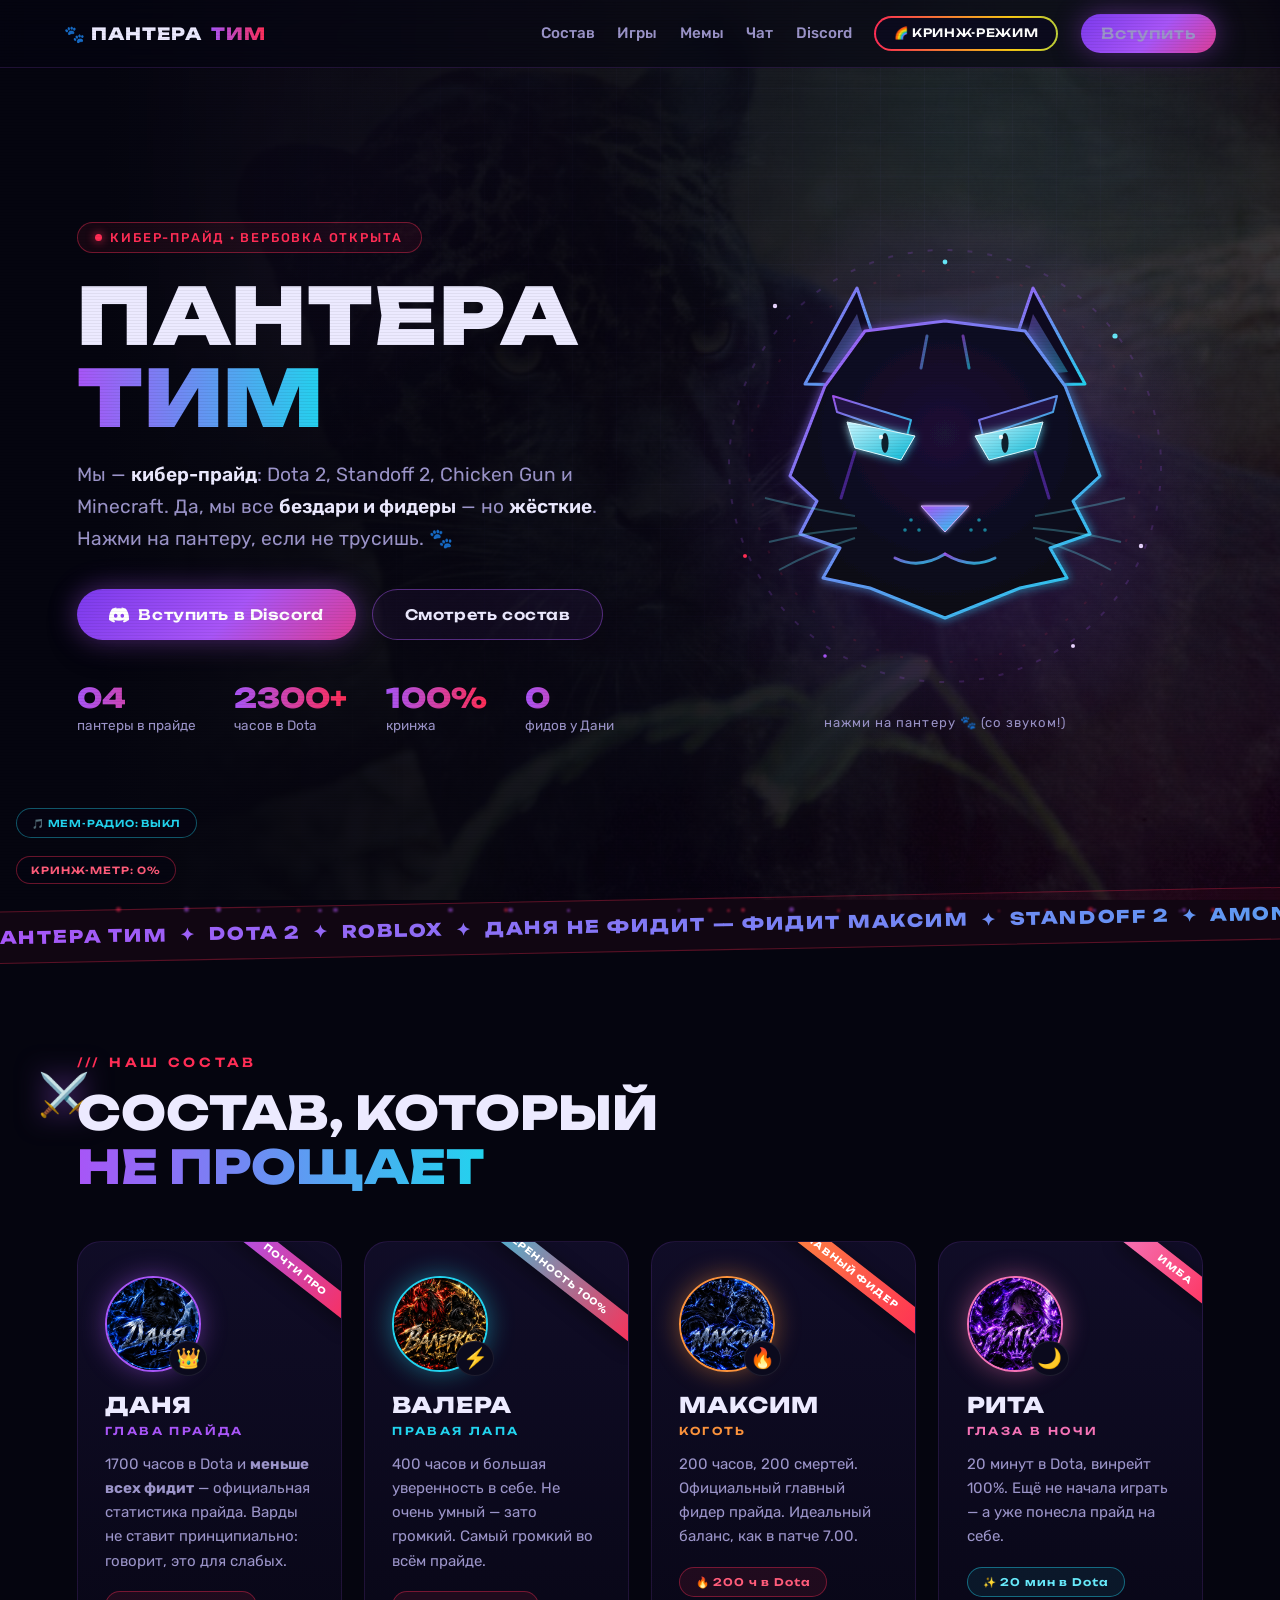
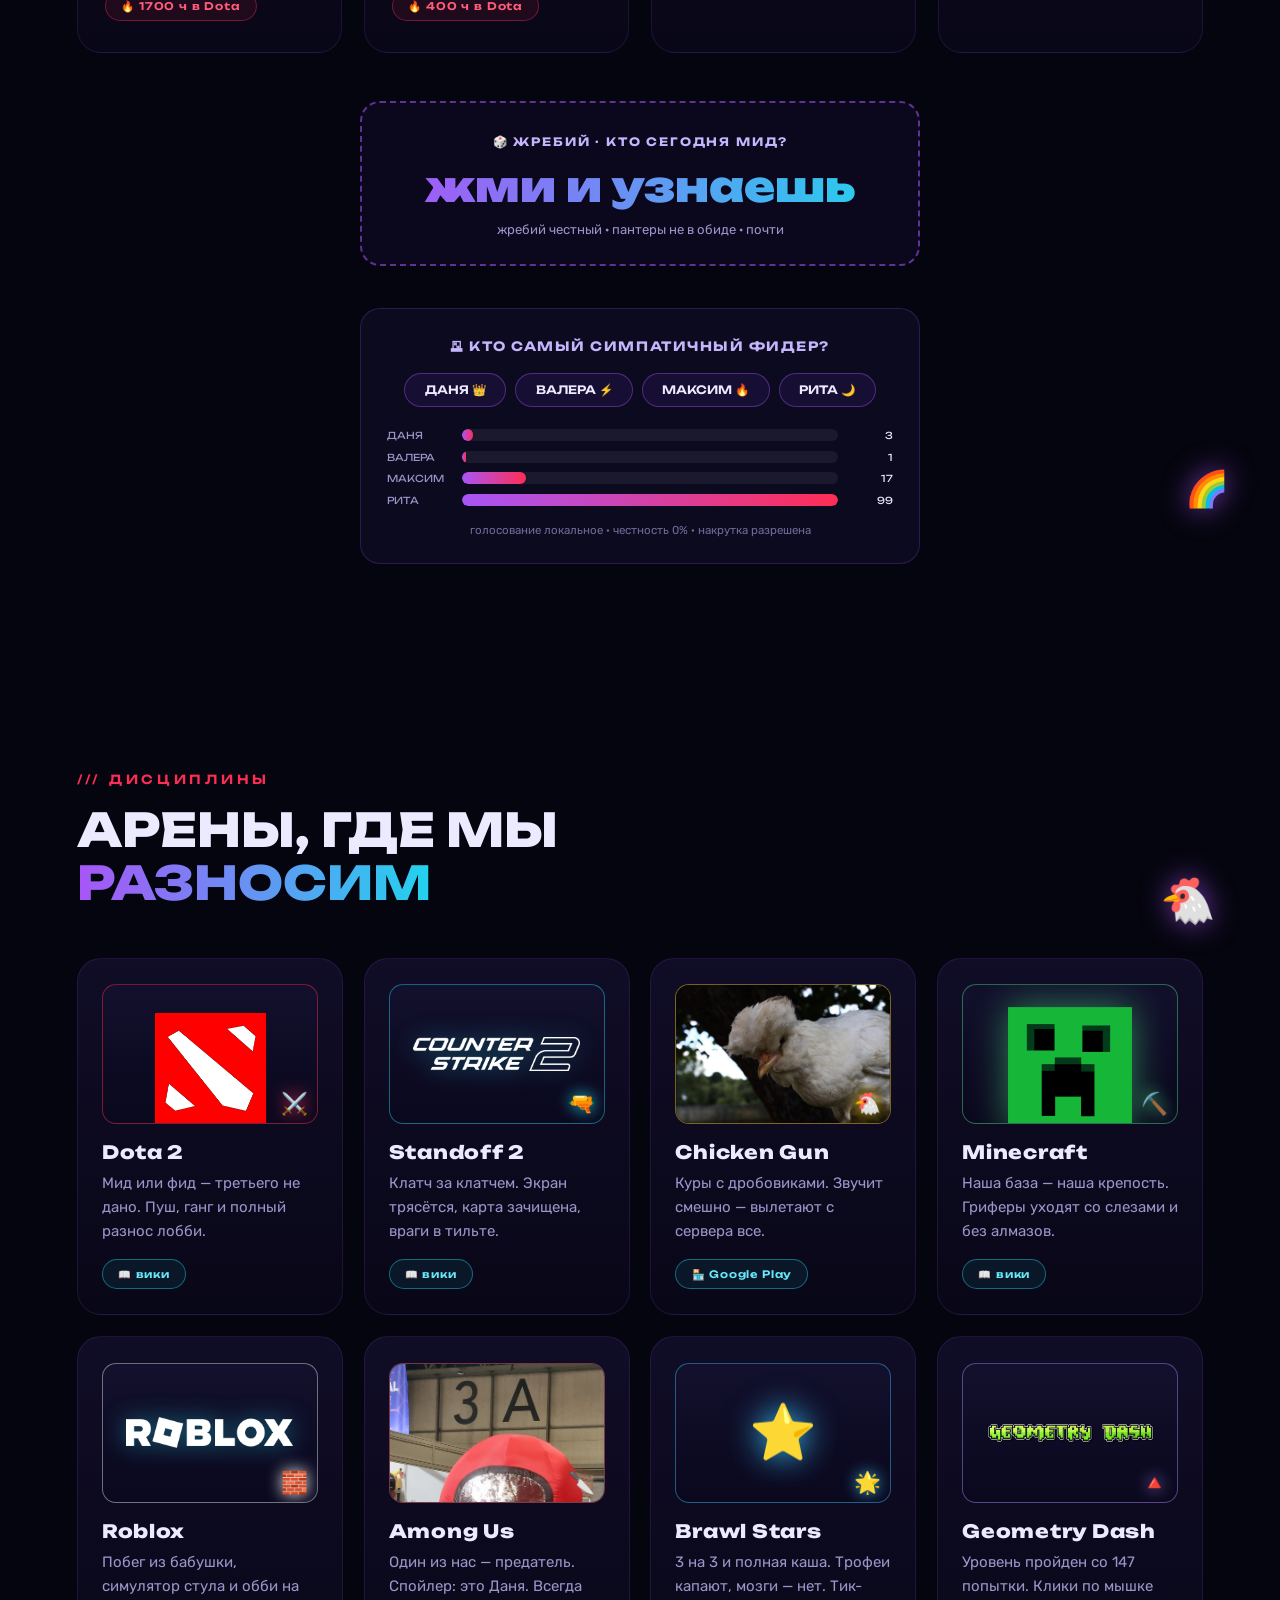
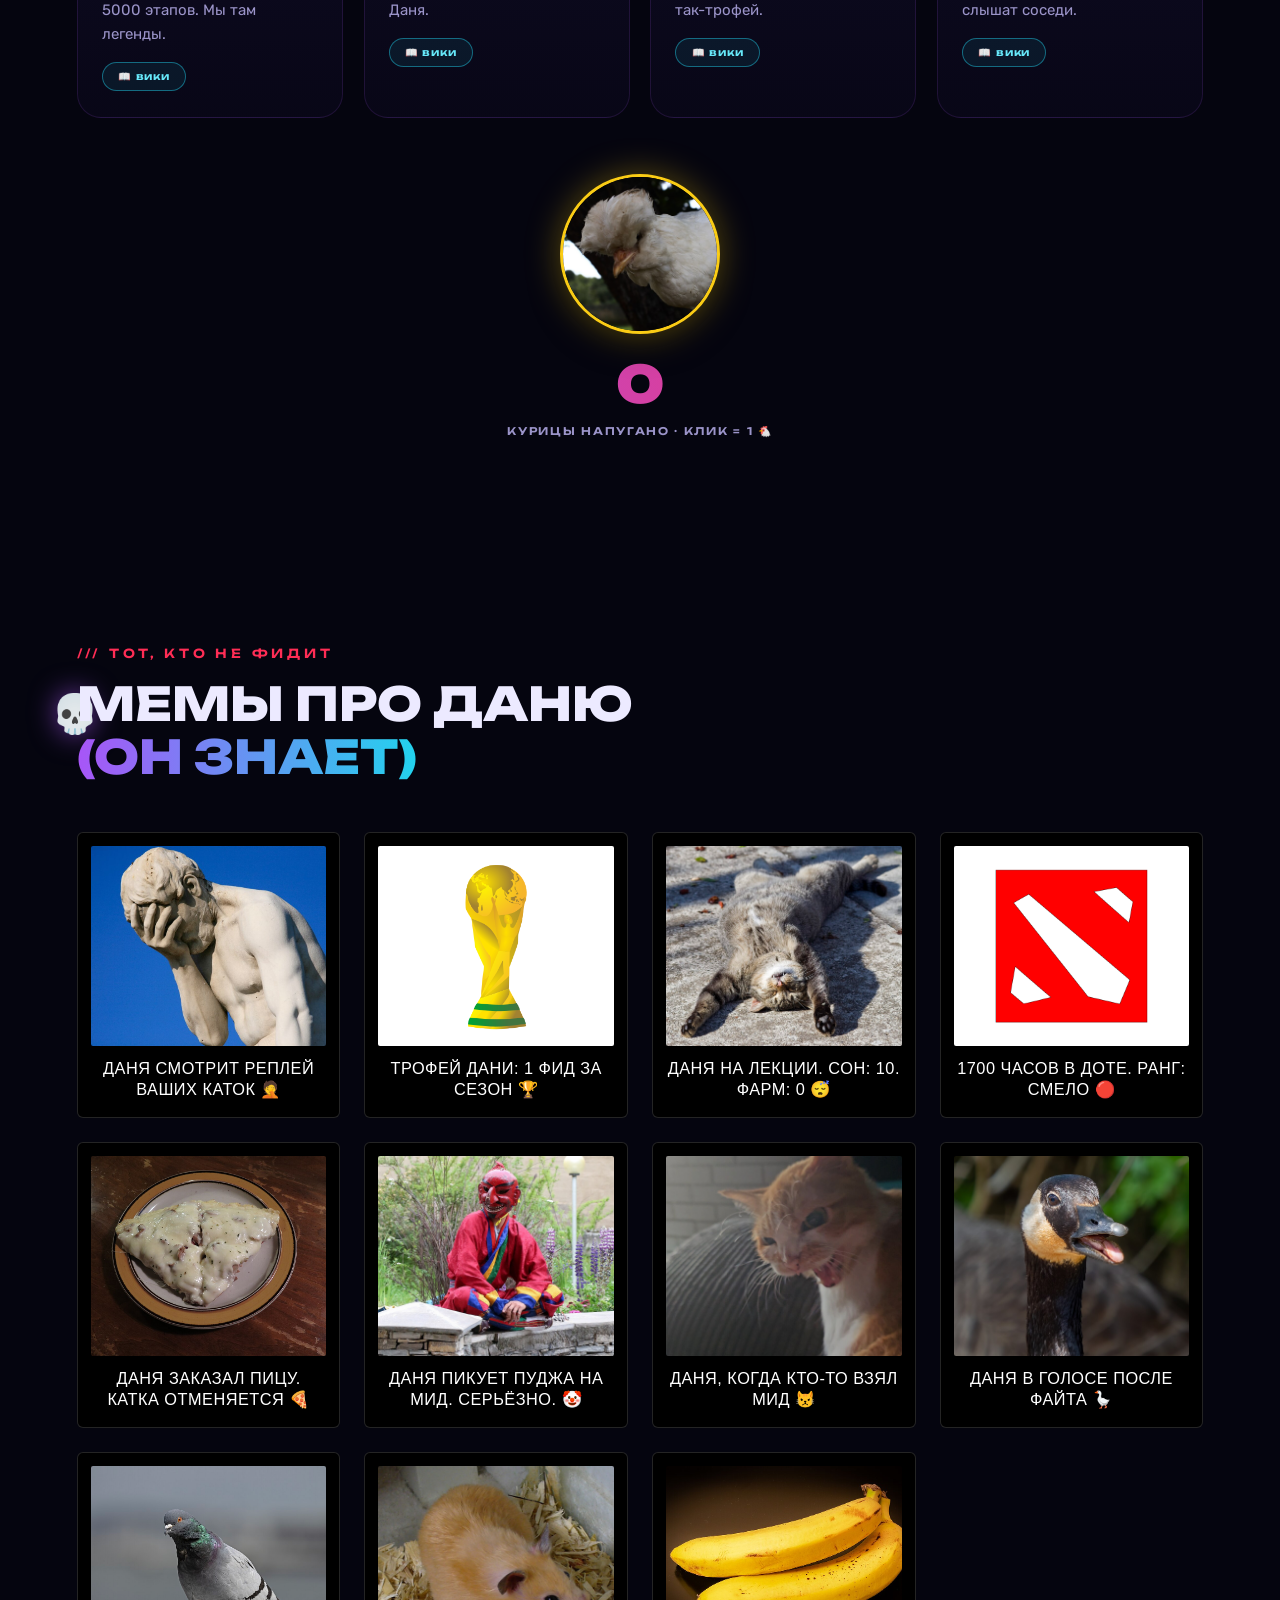
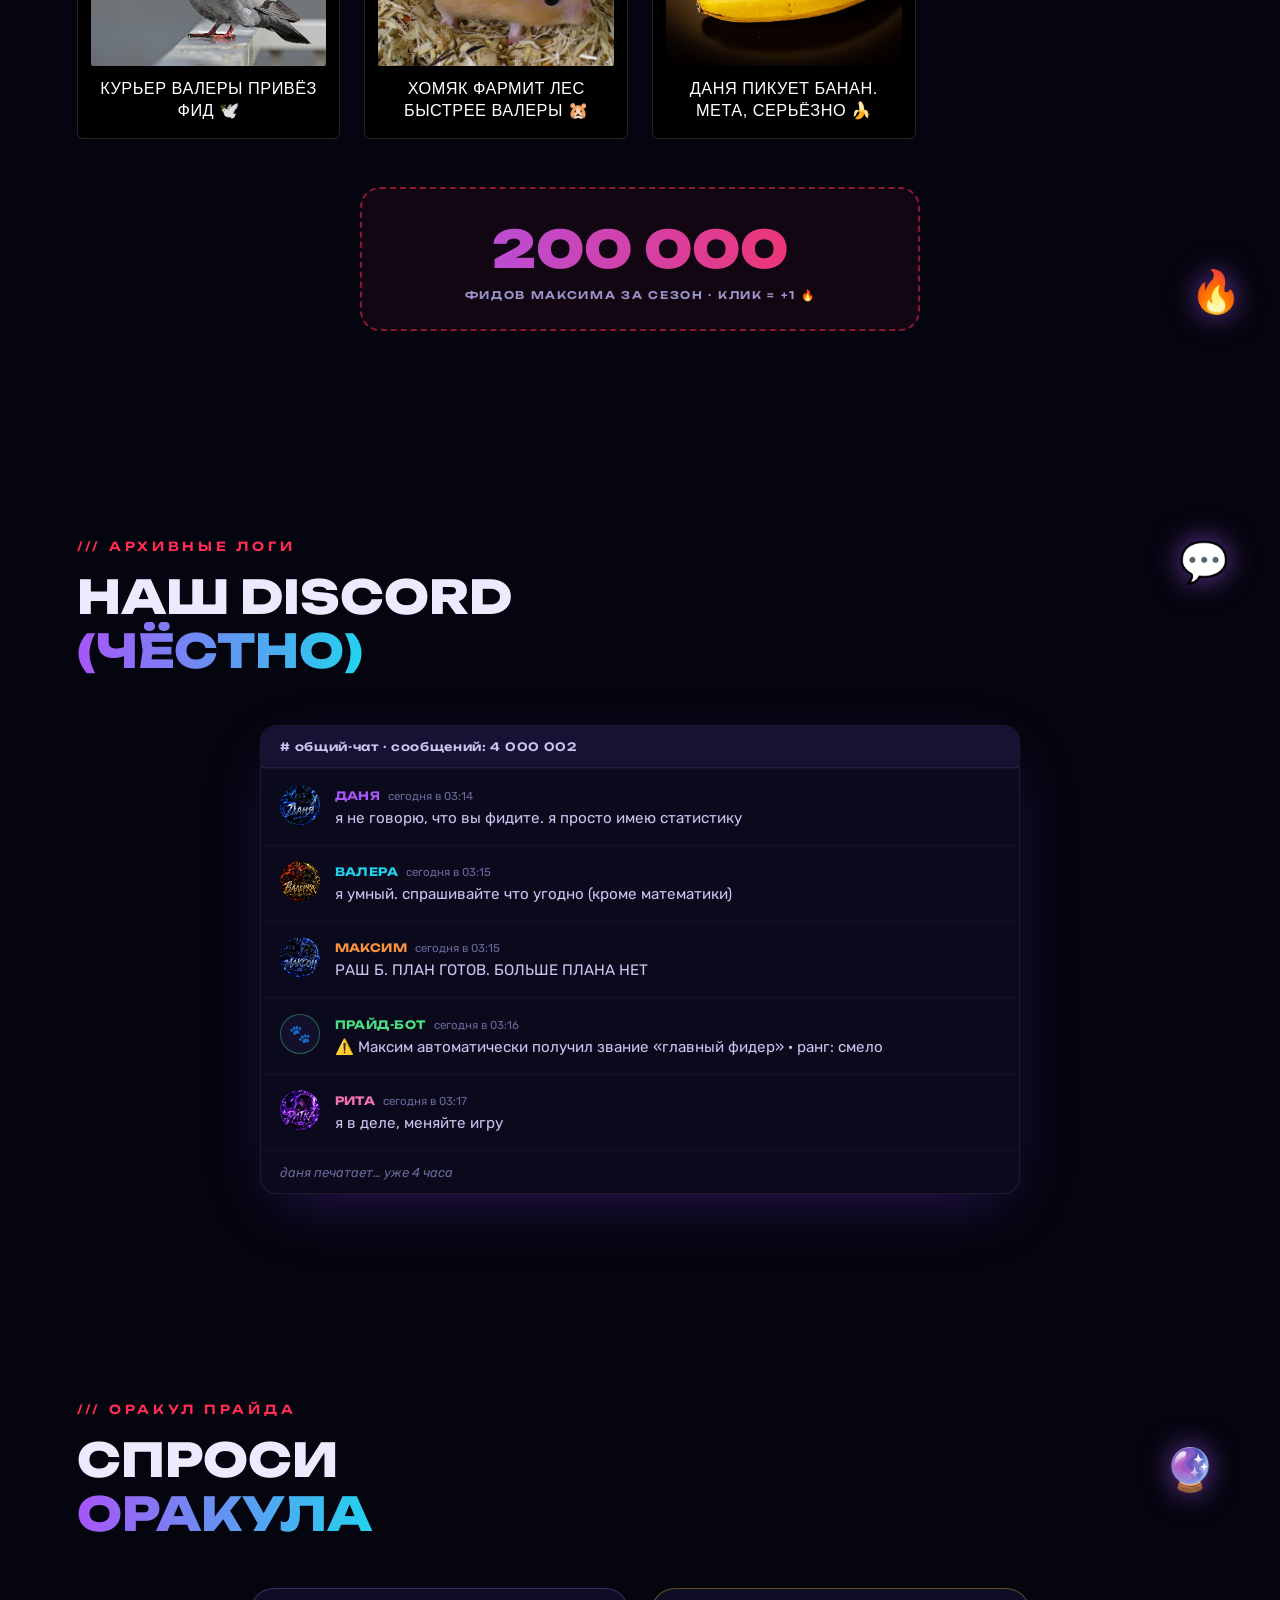
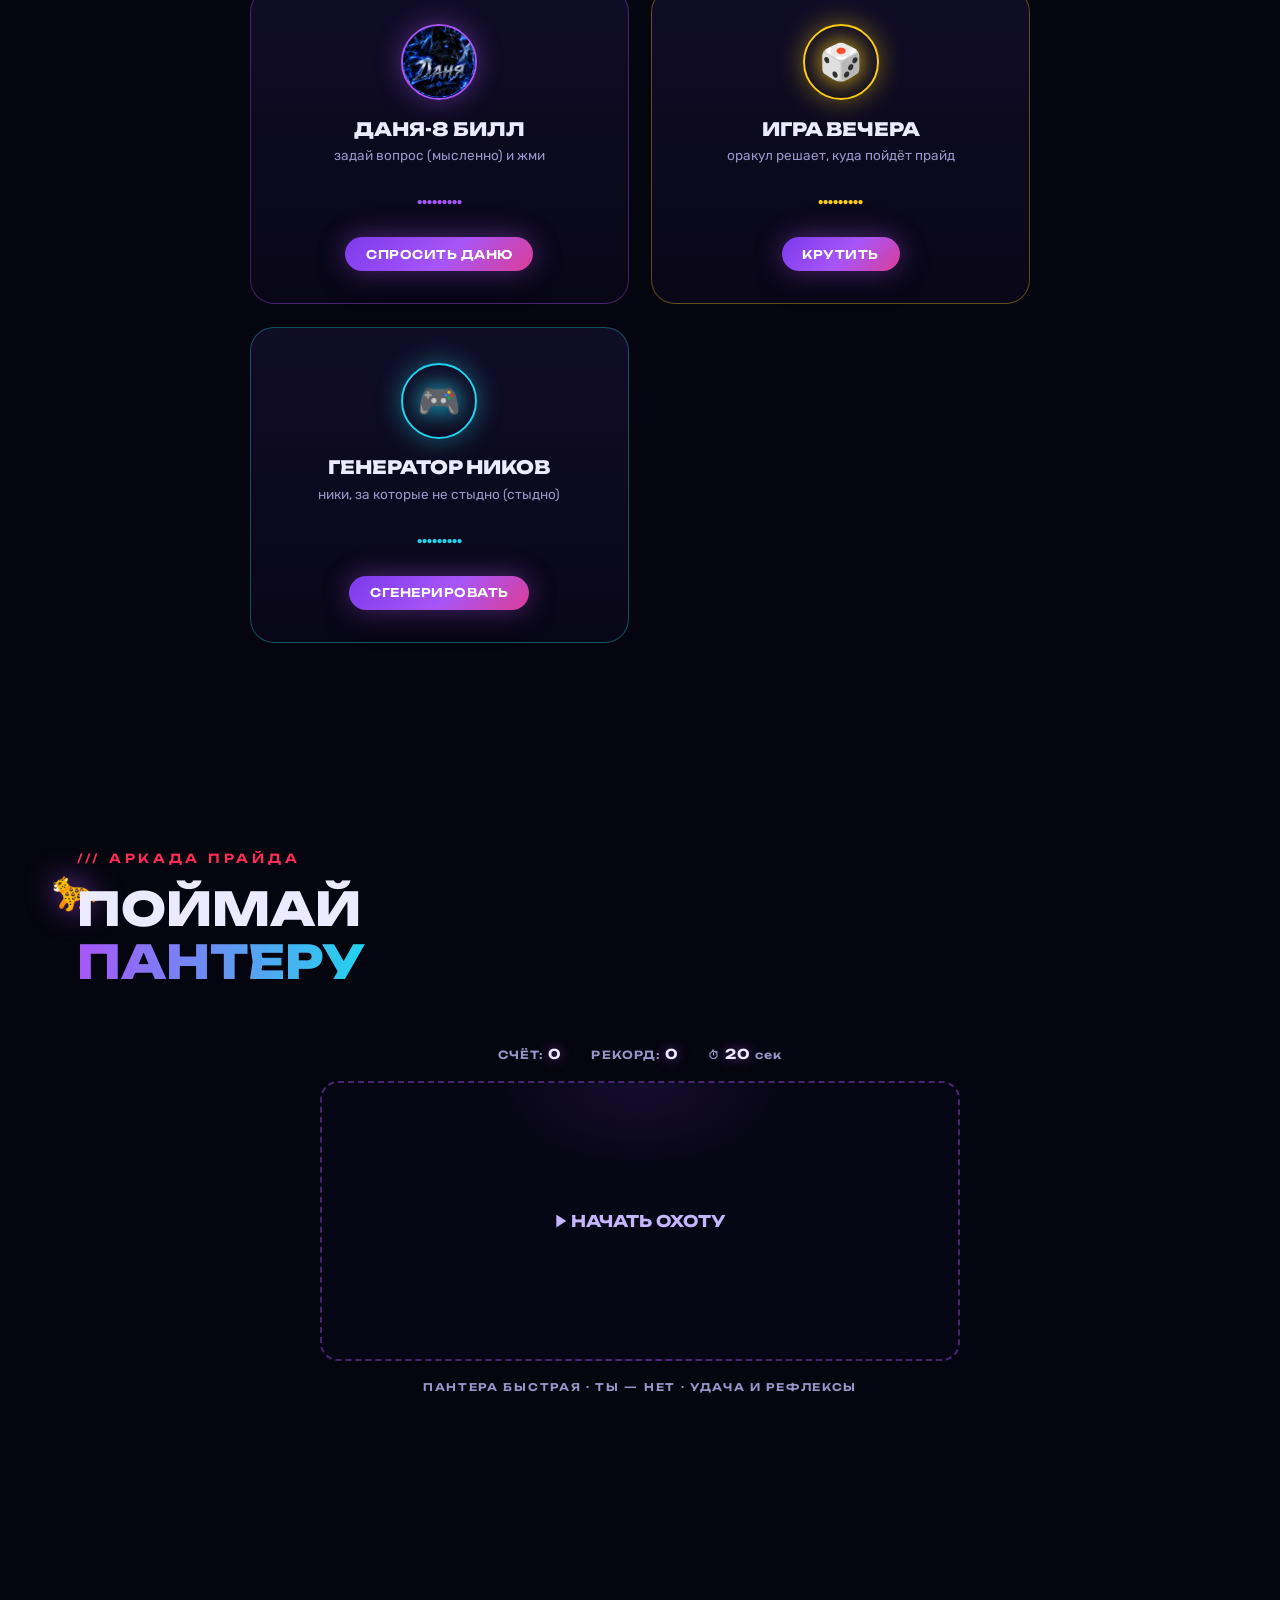
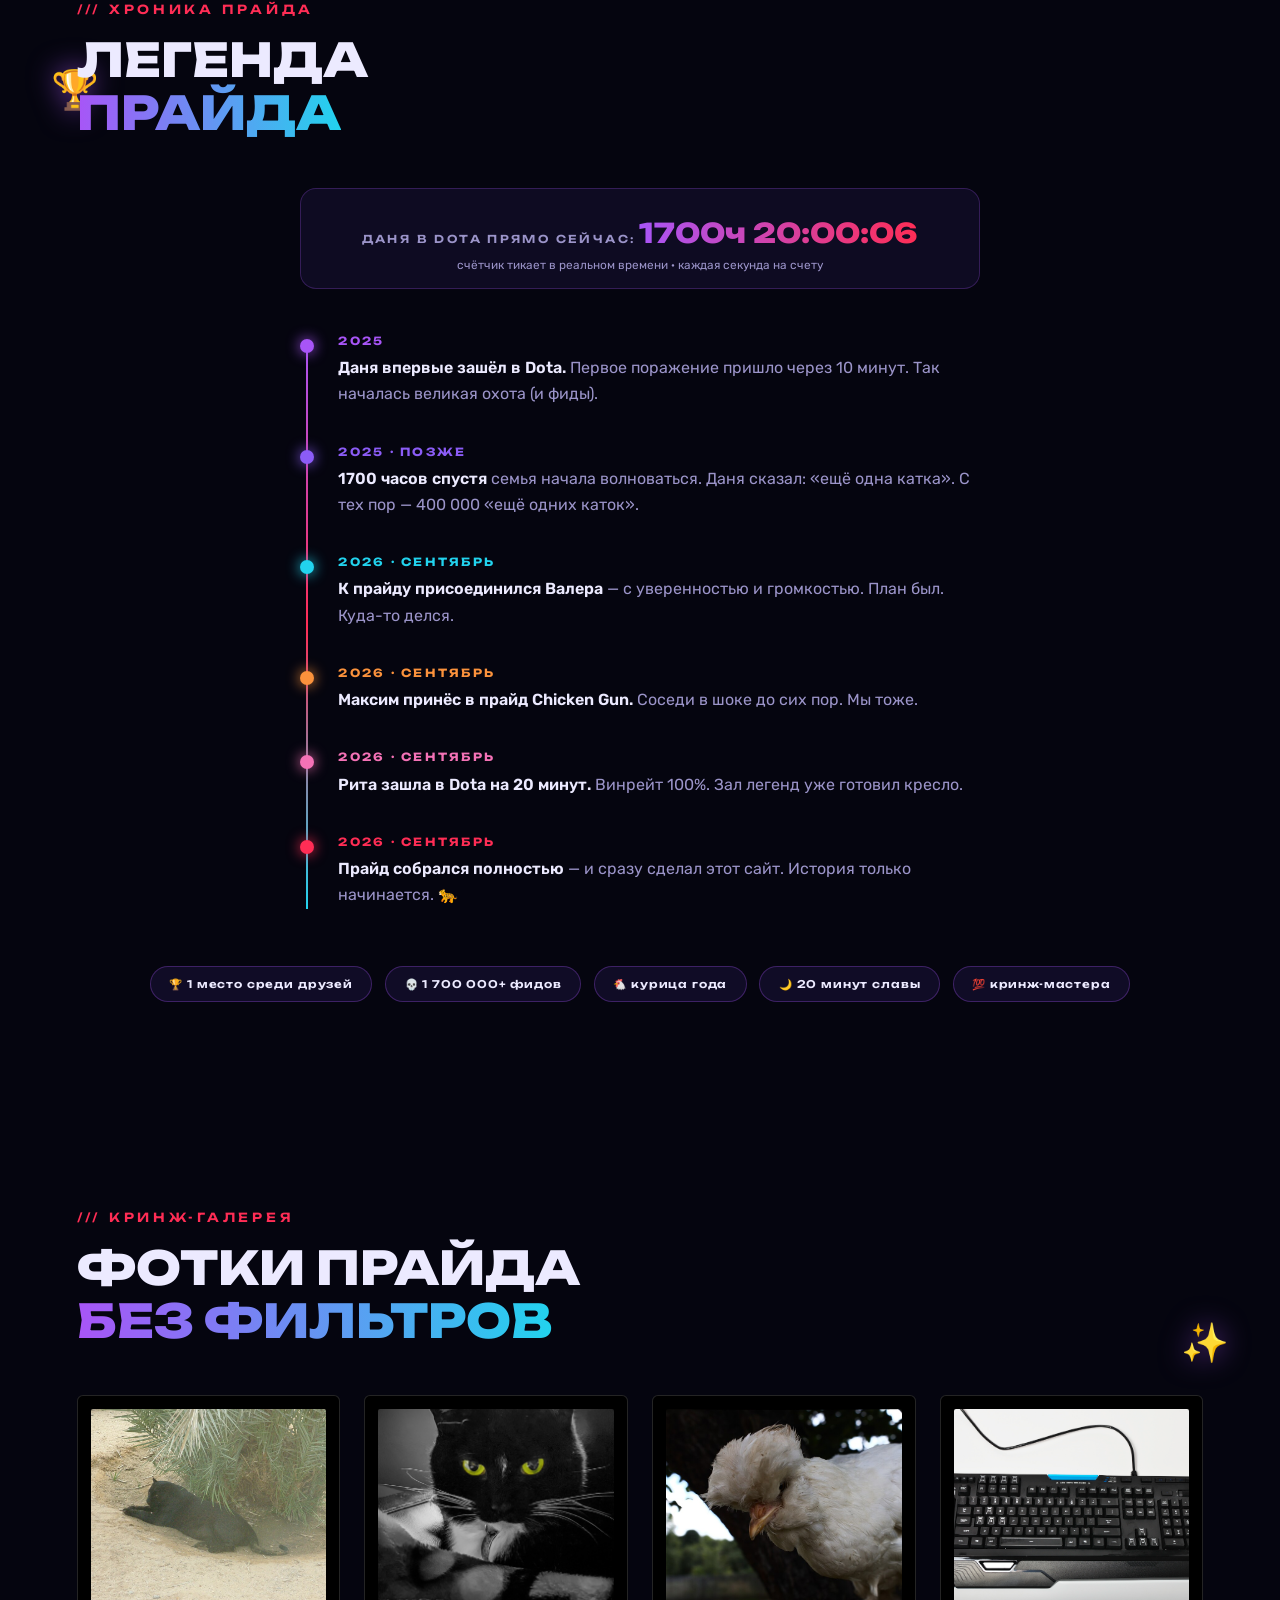
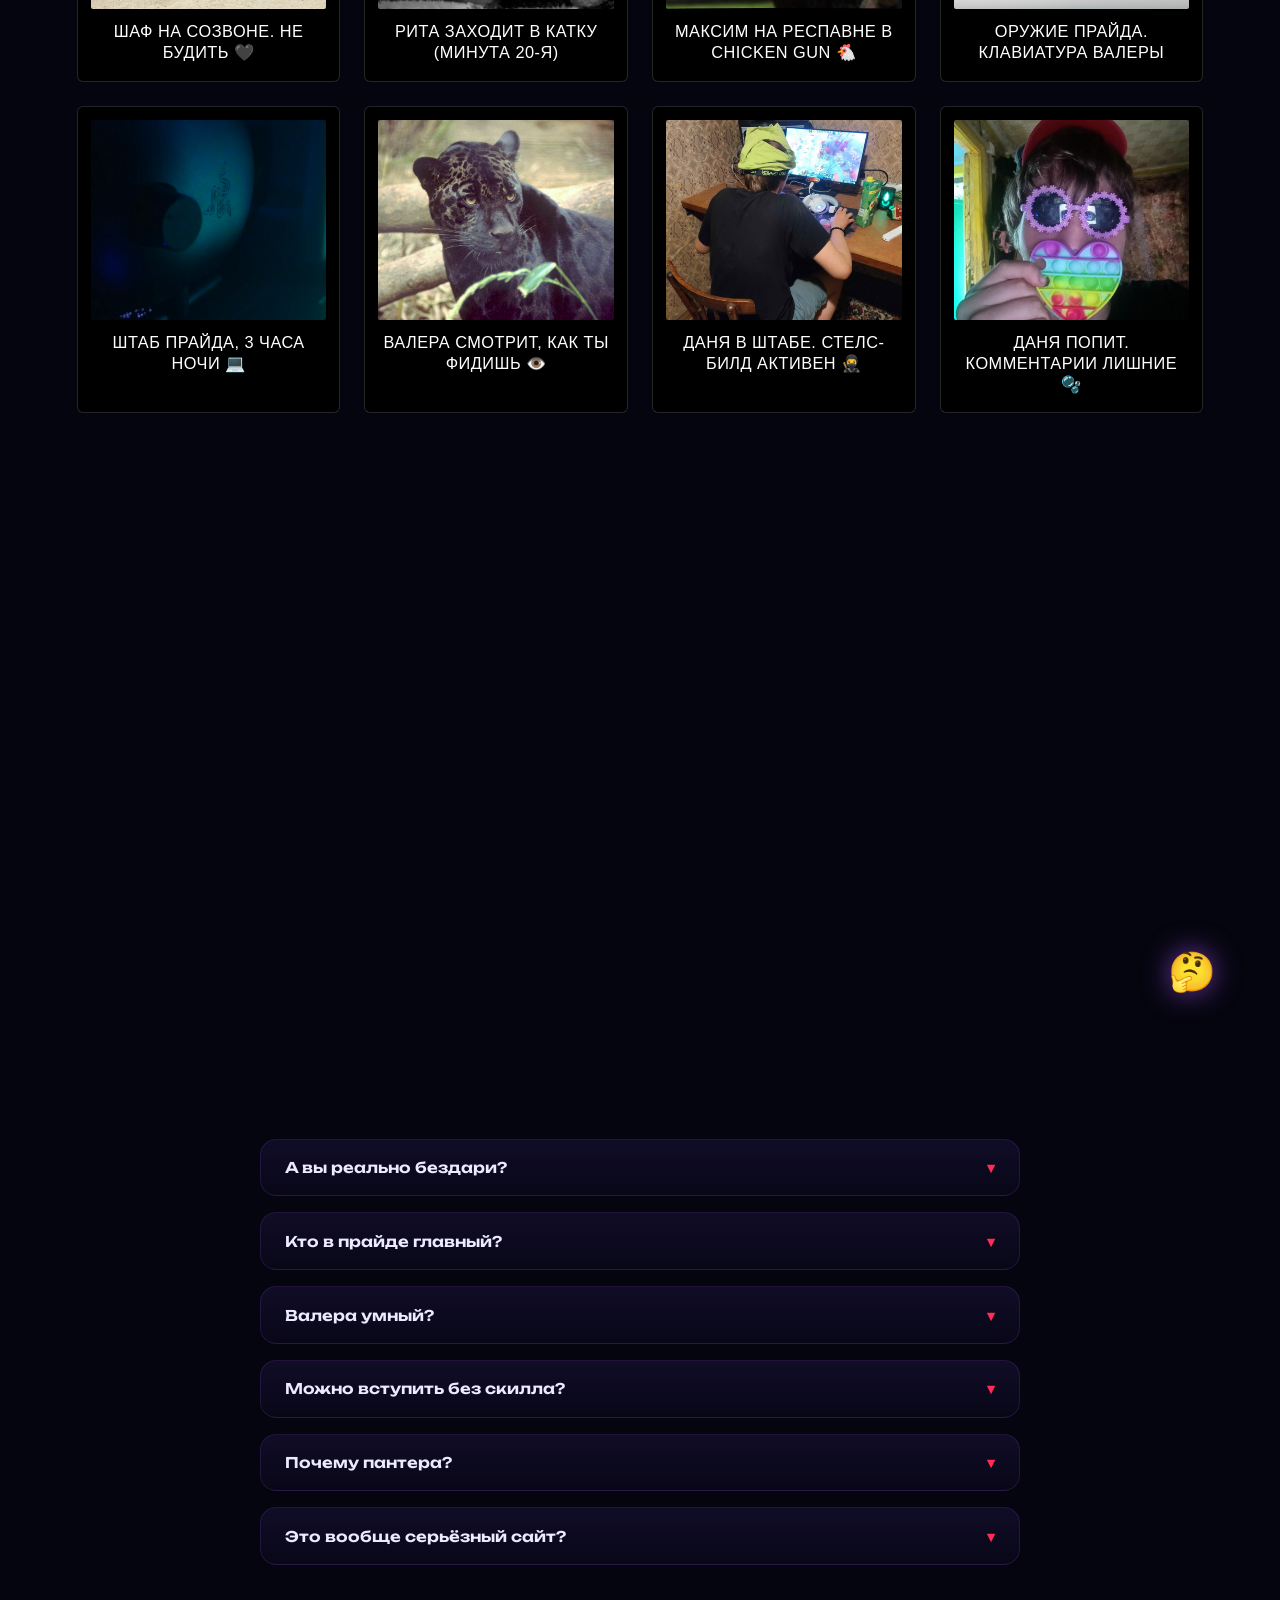
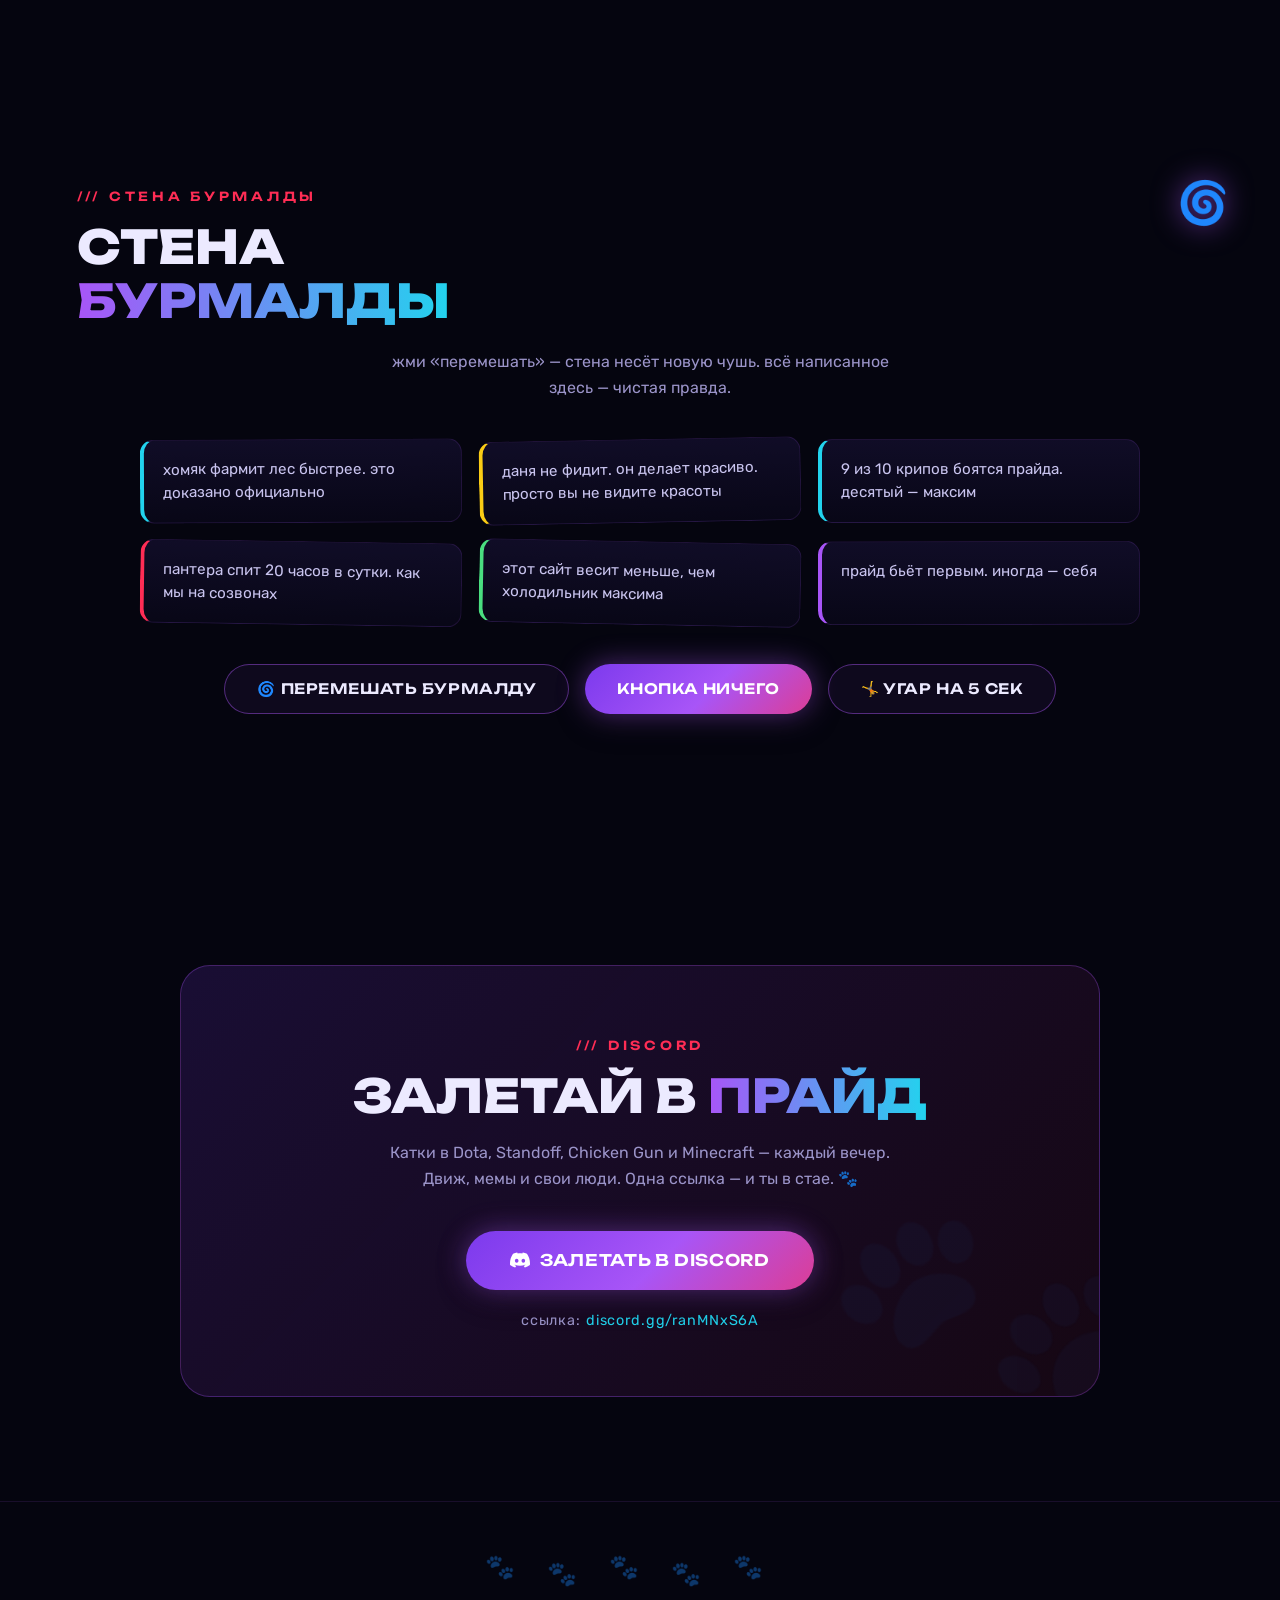
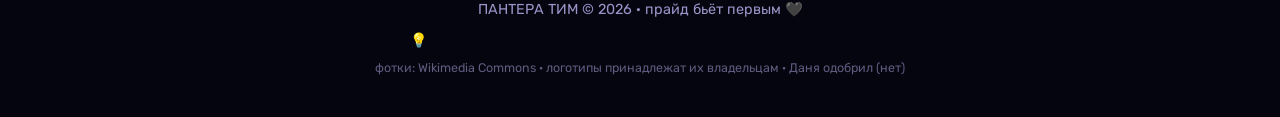
==== index.html @ 3f2cc9bc "РЕАЛЬНАЯ музыка в радио (цирк/полка/8-бит), УГАР-режим, глиттер-хвост, вибрация, 3 новых мема" ====
<!DOCTYPE html>
<html lang="ru">
<head>
<meta charset="UTF-8">
<meta name="viewport" content="width=device-width, initial-scale=1.0">
<title>ПАНТЕРА ТИМ — кибер-прайд</title>
<meta name="description" content="ПАНТЕРА ТИМ — кибер-прайд. Dota 2, Standoff 2, Chicken Gun, Minecraft. Даня, Валера, Максим и Рита. Залетай в Discord!">
<meta name="theme-color" content="#05050f">
<link rel="icon" href="data:image/svg+xml,<svg xmlns='http://www.w3.org/2000/svg' viewBox='0 0 100 100'><text y='.9em' font-size='90'>🐆</text></svg>">
<link rel="preconnect" href="https://fonts.googleapis.com">
<link rel="preconnect" href="https://fonts.gstatic.com" crossorigin>
<link href="https://fonts.googleapis.com/css2?family=Unbounded:wght@400;600;800;900&family=Rubik:wght@400;500;700&display=swap" rel="stylesheet">
<style>
  :root{
    --bg:#05050f;
    --panel:#0d0b20;
    --purple:#a855f7;
    --violet:#7c3aed;
    --cyan:#22d3ee;
    --pink:#ec4899;
    --red:#ff2d55;
    --text:#eceaff;
    --muted:#9b94c9;
  }
  *{margin:0;padding:0;box-sizing:border-box}
  html{scroll-behavior:smooth;scroll-padding-top:100px}
  body{
    background:var(--bg);
    color:var(--text);
    font-family:'Rubik','Segoe UI',sans-serif;
    overflow-x:hidden;
    min-height:100vh;
  }
  ::selection{background:var(--red);color:#fff}
  ::-webkit-scrollbar{width:10px}
  ::-webkit-scrollbar-track{background:#08071a}
  ::-webkit-scrollbar-thumb{background:linear-gradient(#7c3aed,#ff2d55);border-radius:6px}

  /* ---------- фон ---------- */
  .bg-glow{
    position:fixed;inset:0;z-index:-3;pointer-events:none;
    background:
      radial-gradient(700px at 15% 8%, rgba(168,85,247,.16), transparent 60%),
      radial-gradient(800px at 88% 85%, rgba(255,45,85,.08), transparent 60%),
      radial-gradient(600px at 75% 15%, rgba(34,211,238,.09), transparent 60%);
  }
  .bg-grid{
    position:fixed;inset:0;z-index:-2;pointer-events:none;
    background-image:
      linear-gradient(rgba(139,120,255,.05) 1px, transparent 1px),
      linear-gradient(90deg, rgba(139,120,255,.05) 1px, transparent 1px);
    background-size:44px 44px;
    -webkit-mask-image:radial-gradient(ellipse at 50% 0%, black 35%, transparent 78%);
            mask-image:radial-gradient(ellipse at 50% 0%, black 35%, transparent 78%);
  }
  .scanlines{
    position:fixed;inset:0;z-index:95;pointer-events:none;opacity:.4;
    background:repeating-linear-gradient(0deg, rgba(0,0,0,.14) 0 1px, transparent 1px 3px);
  }
  #cursor-glow{
    position:fixed;top:0;left:0;width:520px;height:520px;border-radius:50%;
    background:radial-gradient(circle, rgba(124,58,237,.13), transparent 62%);
    pointer-events:none;z-index:-1;
  }
  .p{
    position:fixed;bottom:-12px;border-radius:50%;z-index:-1;pointer-events:none;
    filter:blur(1px);animation:rise linear infinite;
  }
  @keyframes rise{
    0%{transform:translateY(0);opacity:.8}
    100%{transform:translateY(-110vh);opacity:0}
  }

  /* ---------- кринж-метр ---------- */
  .meter-bar{
    position:fixed;top:0;left:0;height:4px;width:0;z-index:60;
    background:linear-gradient(90deg,#a855f7,#ff2d55,#facc15);
    box-shadow:0 0 12px rgba(255,45,85,.8);
  }
  .meter-chip{
    position:fixed;left:16px;bottom:16px;z-index:60;
    font-family:'Unbounded',sans-serif;font-size:.62rem;font-weight:600;letter-spacing:.1em;
    color:#ff5c7a;background:rgba(6,5,18,.82);
    border:1px solid rgba(255,45,85,.4);
    padding:.45rem .85rem;border-radius:99px;
    pointer-events:none;backdrop-filter:blur(6px);-webkit-backdrop-filter:blur(6px);
  }

  /* ---------- навбар ---------- */
  nav{
    position:fixed;top:0;left:0;right:0;z-index:50;
    display:flex;align-items:center;justify-content:space-between;
    padding:.9rem 5vw;
    background:rgba(6,5,18,.65);
    backdrop-filter:blur(14px);-webkit-backdrop-filter:blur(14px);
    border-bottom:1px solid rgba(168,85,247,.16);
  }
  .logo{
    font-family:'Unbounded',sans-serif;font-weight:800;font-size:1.05rem;
    letter-spacing:.06em;text-decoration:none;color:var(--text);
    display:flex;align-items:center;gap:.55rem;
  }
  .logo em{
    font-style:normal;
    background:linear-gradient(90deg,var(--purple),var(--red));
    -webkit-background-clip:text;background-clip:text;-webkit-text-fill-color:transparent;
  }
  .nav-links{display:flex;align-items:center;gap:1.4rem}
  .nav-links a{
    color:var(--muted);text-decoration:none;font-weight:500;font-size:.95rem;
    transition:color .25s;
  }
  .nav-links a:hover{color:var(--text)}
  .btn-cringe{
    font-family:'Unbounded',sans-serif;font-weight:600;font-size:.72rem;
    letter-spacing:.06em;color:#fff;cursor:pointer;
    padding:.55rem 1.1rem;border-radius:999px;border:2px solid transparent;
    background:
      linear-gradient(#0b0a1d,#0b0a1d) padding-box,
      linear-gradient(90deg,#ff2d55,#facc15,#4ade80,#22d3ee,#a855f7) border-box;
    background-size:100% 100%, 300% 100%;
    animation:rainbowBorder 3s linear infinite;
    transition:transform .25s;
  }
  .btn-cringe:hover{transform:scale(1.08)}
  body.cringe .btn-cringe{animation:rainbowBorder .8s linear infinite}
  @keyframes rainbowBorder{to{background-position:0 0, 300% 0}}

  /* ---------- кнопки ---------- */
  .btn{
    display:inline-flex;align-items:center;gap:.6rem;
    padding:.95rem 2rem;border-radius:999px;
    font-family:'Unbounded',sans-serif;font-weight:600;font-size:.9rem;
    letter-spacing:.04em;text-decoration:none;cursor:pointer;border:none;
    transition:transform .3s, box-shadow .3s;
    position:relative;overflow:hidden;
  }
  .btn svg{width:20px;height:20px;fill:currentColor;flex-shrink:0}
  .btn-primary{
    color:#fff;
    background:linear-gradient(135deg,#7c3aed,#a855f7 55%,#ff2d55 130%);
    box-shadow:0 0 28px rgba(168,85,247,.45), 0 8px 30px rgba(0,0,0,.45);
  }
  .btn-primary::after{
    content:"";position:absolute;top:0;left:-80%;width:55%;height:100%;
    background:linear-gradient(100deg,transparent,rgba(255,255,255,.35),transparent);
    transform:skewX(-20deg);
    animation:shine 3.4s ease-in-out infinite;
  }
  @keyframes shine{0%,55%{left:-80%}100%{left:160%}}
  .btn-primary:hover{transform:translateY(-3px) scale(1.02);box-shadow:0 0 46px rgba(168,85,247,.7), 0 12px 34px rgba(0,0,0,.5)}
  .btn-ghost{
    color:var(--text);background:rgba(168,85,247,.06);
    border:1px solid rgba(168,85,247,.45);
  }
  .btn-ghost:hover{transform:translateY(-3px);background:rgba(168,85,247,.14);box-shadow:0 0 26px rgba(168,85,247,.25)}
  .btn-small{padding:.6rem 1.3rem;font-size:.75rem}

  /* ---------- hero ---------- */
  .hero{
    position:relative;
    min-height:100vh;
    display:grid;grid-template-columns:1.05fr .95fr;align-items:center;gap:2.5rem;
    padding:7.5rem 6vw 4rem;
    max-width:1300px;margin:0 auto;
  }
  .hero::before{
    content:"";position:absolute;inset:0;z-index:-1;pointer-events:none;
    background:url('images/panther2.jpg') right 20% center/cover no-repeat;
    opacity:.20;
  }
  .hero::after{
    content:"";position:absolute;inset:0;z-index:-1;pointer-events:none;
    background:linear-gradient(90deg, var(--bg) 8%, rgba(5,5,15,.45) 60%, transparent);
  }
  .badge{
    display:inline-flex;align-items:center;gap:.5rem;
    font-size:.8rem;font-weight:500;letter-spacing:.14em;text-transform:uppercase;
    color:var(--red);
    border:1px solid rgba(255,45,85,.4);border-radius:999px;
    padding:.45rem 1.1rem;background:rgba(255,45,85,.07);
    margin-bottom:1.4rem;
  }
  .badge i{width:7px;height:7px;border-radius:50%;background:#ff2d55;
    box-shadow:0 0 10px #ff2d55;animation:blink 1.2s infinite}
  @keyframes blink{50%{opacity:.25}}
  h1{
    font-family:'Unbounded',sans-serif;font-weight:900;
    font-size:clamp(2.5rem,6.5vw,4.9rem);
    line-height:1.04;letter-spacing:.01em;margin-bottom:1.3rem;
  }
  .grad-text{
    background:linear-gradient(90deg,var(--purple),var(--cyan),var(--red),var(--purple));
    background-size:300% 100%;
    -webkit-background-clip:text;background-clip:text;-webkit-text-fill-color:transparent;
    animation:gradShift 7s linear infinite;
  }
  @keyframes gradShift{to{background-position:300% 0}}
  .gline{position:relative;display:inline-block}
  .gline::before,.gline::after{
    content:attr(data-text);position:absolute;top:0;left:0;width:100%;
    opacity:0;pointer-events:none;z-index:2;
  }
  .gline::before{color:#ff2d55;-webkit-text-fill-color:#ff2d55;animation:glitchA 4s infinite steps(1)}
  .gline::after{color:#22d3ee;-webkit-text-fill-color:#22d3ee;animation:glitchB 4s infinite steps(1)}
  @keyframes glitchA{
    0%,86%,100%{opacity:0}
    87%{opacity:.85;transform:translate(-5px,2px);clip-path:inset(8% 0 58% 0)}
    89%{opacity:.85;transform:translate(5px,-1px);clip-path:inset(52% 0 18% 0)}
    91%{opacity:0}
  }
  @keyframes glitchB{
    0%,87.5%,100%{opacity:0}
    88.5%{opacity:.85;transform:translate(5px,-2px);clip-path:inset(30% 0 42% 0)}
    90.5%{opacity:.85;transform:translate(-4px,1px);clip-path:inset(70% 0 4% 0)}
    92.5%{opacity:0}
  }
  .tagline{
    color:var(--muted);font-size:clamp(1rem,1.6vw,1.2rem);
    line-height:1.65;max-width:34rem;margin-bottom:2.2rem;
  }
  .tagline b{color:var(--text);font-weight:600}
  .cta{display:flex;flex-wrap:wrap;gap:1rem;margin-bottom:2.6rem}
  .stats{display:flex;gap:2.4rem;flex-wrap:wrap}
  .stats b{
    display:block;font-family:'Unbounded',sans-serif;font-weight:800;font-size:1.7rem;
    background:linear-gradient(90deg,var(--purple),var(--red));
    -webkit-background-clip:text;background-clip:text;-webkit-text-fill-color:transparent;
  }
  .stats span{font-size:.85rem;color:var(--muted)}

  /* ---------- пантера ---------- */
  .panther-wrap{
    position:relative;width:min(480px,88vw);margin:0 auto;cursor:pointer;
    user-select:none;-webkit-tap-highlight-color:transparent;
    animation:float 6s ease-in-out infinite;
  }
  @keyframes float{50%{transform:translateY(-16px)}}
  .panther-wrap::before{
    content:"";position:absolute;inset:-14%;z-index:-1;
    background:radial-gradient(circle, rgba(124,58,237,.32), transparent 65%);
    animation:pulseGlow 5s ease-in-out infinite;
  }
  @keyframes pulseGlow{50%{opacity:.55}}
  .panther{width:100%;height:auto;display:block}
  .panther .eye-glow{animation:eyePulse 3.2s ease-in-out infinite}
  @keyframes eyePulse{0%,100%{opacity:.55}50%{opacity:1}}
  .panther .ring{transform-box:fill-box;transform-origin:center;animation:spin 55s linear infinite}
  .panther .ring2{transform-box:fill-box;transform-origin:center;animation:spin 80s linear infinite reverse}
  @keyframes spin{to{transform:rotate(360deg)}}
  .panther .spark{animation:twinkle 2.6s ease-in-out infinite}
  @keyframes twinkle{0%,100%{opacity:.15}50%{opacity:1}}
  .pupils{transition:transform .12s ease-out}
  .roar-text{
    position:absolute;top:2%;right:4%;
    font-family:'Unbounded',sans-serif;font-weight:900;font-size:1.5rem;
    color:var(--red);text-shadow:0 0 18px rgba(255,45,85,.9);
    opacity:0;pointer-events:none;transform:rotate(8deg);
  }
  .panther-wrap.roar{animation:shake .55s ease}
  .panther-wrap.roar .roar-text{animation:roarPop .95s ease forwards}
  .panther-wrap.roar .eye-glow{opacity:1}
  @keyframes shake{
    0%,100%{transform:translate(0,0) rotate(0)}
    20%{transform:translate(-9px,3px) rotate(-1.6deg)}
    40%{transform:translate(8px,-4px) rotate(1.4deg)}
    60%{transform:translate(-6px,2px) rotate(-1deg)}
    80%{transform:translate(5px,-2px) rotate(.8deg)}
  }
  @keyframes roarPop{
    0%{opacity:0;transform:rotate(8deg) scale(.4)}
    25%{opacity:1;transform:rotate(8deg) scale(1.25)}
    70%{opacity:1;transform:rotate(8deg) scale(1)}
    100%{opacity:0;transform:rotate(8deg) scale(1) translateY(-24px)}
  }
  .panther-hint{
    text-align:center;color:var(--muted);font-size:.82rem;margin-top:.6rem;
    letter-spacing:.08em;
  }

  /* ---------- бегущая строка ---------- */
  .marquee{
    overflow:hidden;white-space:nowrap;
    border-top:1px solid rgba(255,45,85,.3);
    border-bottom:1px solid rgba(255,45,85,.3);
    background:rgba(255,45,85,.05);
    transform:rotate(-1.1deg) scale(1.03);
    padding:.85rem 0;
  }
  .marquee-track{display:inline-flex;width:max-content;animation:scroll 24s linear infinite}
  .marquee-track span{
    font-family:'Unbounded',sans-serif;font-weight:800;font-size:1.05rem;letter-spacing:.12em;
    padding-right:1.2rem;
    background:linear-gradient(90deg,var(--purple),var(--cyan),var(--red),var(--purple));
    background-size:300% 100%;
    -webkit-background-clip:text;background-clip:text;-webkit-text-fill-color:transparent;
    animation:gradShift 7s linear infinite;
  }
  @keyframes scroll{to{transform:translateX(-50%)}}

  /* ---------- секции ---------- */
  section{padding:6.5rem 6vw;position:relative}
  .section-inner{max-width:1150px;margin:0 auto;position:relative;z-index:1}
  .kicker{
    font-family:'Unbounded',sans-serif;font-size:.78rem;font-weight:600;
    letter-spacing:.3em;text-transform:uppercase;color:var(--red);margin-bottom:1rem;
  }
  h2{
    font-family:'Unbounded',sans-serif;font-weight:800;
    font-size:clamp(1.7rem,4vw,2.9rem);line-height:1.15;margin-bottom:3rem;
  }

  /* ---------- стикеры-фигня ---------- */
  .sticker{
    position:absolute;z-index:0;pointer-events:none;
    filter:drop-shadow(0 0 14px rgba(168,85,247,.65));
    animation:stickerSpin 6s ease-in-out infinite;
  }
  @keyframes stickerSpin{
    0%,100%{transform:rotate(-14deg) scale(1)}
    50%{transform:rotate(16deg) scale(1.18)}
  }

  /* ---------- состав ---------- */
  .team-grid{
    display:grid;grid-template-columns:repeat(auto-fit,minmax(240px,1fr));gap:1.4rem;
  }
  .card{
    --c:var(--purple);
    position:relative;overflow:hidden;cursor:pointer;
    background:linear-gradient(180deg, rgba(21,16,48,.72), rgba(10,8,26,.72));
    border:1px solid rgba(168,85,247,.14);
    border-radius:24px;padding:2.1rem 1.7rem 1.9rem;
    transition:transform .35s ease, border-color .35s, box-shadow .35s;
  }
  .card::before{
    content:"";position:absolute;inset:0 0 auto 0;height:160px;pointer-events:none;
    background:radial-gradient(160px 90px at 50% 0%, color-mix(in srgb, var(--c) 22%, transparent), transparent 75%);
    opacity:0;transition:opacity .35s;
  }
  .card:hover{
    transform:translateY(-9px);
    border-color:var(--c);
    box-shadow:0 22px 60px -18px var(--c);
  }
  .card:hover::before{opacity:1}
  .ribbon{
    position:absolute;top:17px;right:-36px;z-index:2;
    transform:rotate(38deg);
    background:linear-gradient(90deg,var(--c),var(--red));
    color:#fff;font-family:'Unbounded',sans-serif;font-size:.56rem;font-weight:700;
    letter-spacing:.14em;padding:.32rem 2.6rem;
    box-shadow:0 4px 18px rgba(0,0,0,.45);
  }
  .avatar{
    position:relative;width:96px;height:96px;margin-bottom:1.3rem;
    border-radius:50%;overflow:visible;
  }
  .avatar img{
    width:96px;height:96px;border-radius:50%;object-fit:cover;display:block;
    border:2px solid var(--c);
    box-shadow:0 0 26px color-mix(in srgb, var(--c) 45%, transparent);
    transition:transform .35s;
  }
  .card:hover .avatar img{transform:scale(1.08) rotate(-5deg)}
  .avatar span{
    position:absolute;right:-6px;bottom:-4px;font-size:1.25rem;
    background:#0b0a1d;border-radius:50%;padding:.28rem .34rem;
    border:1px solid rgba(255,255,255,.08);
  }
  .card h3{
    font-family:'Unbounded',sans-serif;font-weight:800;font-size:1.35rem;
    letter-spacing:.04em;margin-bottom:.35rem;
  }
  .role{
    font-family:'Unbounded',sans-serif;font-size:.68rem;font-weight:600;
    letter-spacing:.22em;text-transform:uppercase;color:var(--c);margin-bottom:.9rem;
  }
  .card p{color:var(--muted);font-size:.94rem;line-height:1.6}
  .hours{
    display:inline-flex;align-items:center;gap:.45rem;
    margin-top:1.15rem;padding:.45rem .95rem;border-radius:999px;
    font-family:'Unbounded',sans-serif;font-size:.66rem;font-weight:600;letter-spacing:.08em;
    color:#ff5c7a;background:rgba(255,45,85,.09);border:1px solid rgba(255,45,85,.4);
    position:relative;z-index:1;
  }
  .hours.rare{
    color:#67e8f9;background:rgba(34,211,238,.08);border-color:rgba(34,211,238,.45);
  }
  .card-bubble{
    position:absolute;top:-14px;right:14px;z-index:5;
    background:#fff;color:#111;
    font-family:'Comic Sans MS',cursive;font-weight:700;font-size:.85rem;
    padding:.45rem .8rem;border-radius:12px 12px 12px 2px;
    animation:bubblePop 1.5s ease forwards;
    pointer-events:none;white-space:nowrap;
    box-shadow:0 8px 24px rgba(0,0,0,.4);
  }
  @keyframes bubblePop{
    0%{opacity:0;transform:translateY(8px) scale(.6)}
    15%{opacity:1;transform:none}
    80%{opacity:1}
    100%{opacity:0;transform:translateY(-8px)}
  }

  /* ---------- дисциплины ---------- */
  .games-grid{
    display:grid;grid-template-columns:repeat(auto-fit,minmax(230px,1fr));gap:1.3rem;
  }
  .game-card{padding:1.6rem 1.5rem 1.6rem;cursor:default}
  .game-img{
    position:relative;height:140px;border-radius:14px;overflow:hidden;
    margin-bottom:1.05rem;display:grid;place-items:center;
    border:1px solid color-mix(in srgb, var(--c) 45%, transparent);
    background:linear-gradient(180deg,#12102c,#0a081d);
  }
  .game-img img.cover{width:100%;height:100%;object-fit:cover}
  .game-img img.contain{max-width:78%;max-height:74%;object-fit:contain}
  .game-img img.to-white{filter:brightness(0) invert(1) drop-shadow(0 0 12px rgba(34,211,238,.45))}
  .game-img img.glow-green{filter:drop-shadow(0 0 18px rgba(74,222,128,.55))}
  .game-img .big-emoji{font-size:3.4rem;filter:drop-shadow(0 0 16px var(--c))}
  .game-img .gemoji{
    position:absolute;right:9px;bottom:7px;font-size:1.35rem;
    filter:drop-shadow(0 0 8px var(--c));
  }
  .game-card h3{font-size:1.15rem;margin-bottom:.45rem}
  .wiki{
    display:inline-flex;align-items:center;gap:.4rem;
    margin-top:1rem;padding:.45rem .95rem;border-radius:999px;
    font-family:'Unbounded',sans-serif;font-size:.64rem;font-weight:600;letter-spacing:.08em;
    color:#67e8f9;background:rgba(34,211,238,.08);border:1px solid rgba(34,211,238,.45);
    text-decoration:none;transition:background .25s, box-shadow .25s;
    position:relative;z-index:1;
  }
  .wiki:hover{background:rgba(34,211,238,.18);box-shadow:0 0 18px rgba(34,211,238,.35)}

  /* ---------- мемы и галерея (демотиваторы) ---------- */
  .gal-grid{
    display:grid;grid-template-columns:repeat(auto-fit,minmax(250px,1fr));gap:1.5rem;
  }
  .gal{
    background:#000;padding:13px 13px 17px;
    border:1px solid rgba(255,255,255,.14);border-radius:6px;
    transition:transform .35s;
  }
  .gal:hover{transform:rotate(-1.6deg) scale(1.035)}
  .gal img{
    width:100%;height:200px;object-fit:cover;display:block;border-radius:2px;
  }
  .gal img.pad{object-fit:contain;background:#fff;padding:16px}
  .gal figcaption{
    font-family:'Impact','Arial Black',sans-serif;
    font-size:1.02rem;letter-spacing:.03em;text-transform:uppercase;
    color:#fff;text-align:center;margin-top:12px;line-height:1.3;
    text-shadow:0 2px 0 rgba(0,0,0,.85);
  }

  /* ---------- чат прайда ---------- */
  .chat{
    max-width:760px;margin:0 auto;overflow:hidden;
    background:#0b0a1d;border:1px solid rgba(255,255,255,.07);border-radius:16px;
    box-shadow:0 20px 60px -20px rgba(124,58,237,.35);
  }
  .chat-head{
    padding:.85rem 1.2rem;background:#161233;
    font-family:'Unbounded',sans-serif;font-size:.72rem;font-weight:600;letter-spacing:.06em;
    color:#c9c4ef;border-bottom:1px solid rgba(255,255,255,.06);
  }
  .msg{display:flex;gap:.9rem;padding:.95rem 1.2rem;border-top:1px solid rgba(255,255,255,.04)}
  .msg img,.bot-ava{width:40px;height:40px;border-radius:50%;object-fit:cover;flex-shrink:0}
  .bot-ava{display:grid;place-items:center;font-size:1.1rem;background:#12102c;border:1px solid rgba(74,222,128,.4)}
  .mh b{font-family:'Unbounded',sans-serif;font-size:.72rem;font-weight:700;letter-spacing:.04em}
  .time{color:#6b679a;font-size:.72rem;margin-left:.5rem}
  .msg p{color:#c9c4ef;font-size:.95rem;margin-top:.2rem;line-height:1.5}
  .chat-foot{
    padding:.85rem 1.2rem;color:#6b679a;font-size:.82rem;font-style:italic;
    border-top:1px solid rgba(255,255,255,.04);
  }

  /* ---------- счётчик фидов ---------- */
  .feed-counter{
    max-width:560px;margin:3rem auto 0;text-align:center;cursor:pointer;
    border:2px dashed rgba(255,45,85,.5);border-radius:20px;
    background:rgba(255,45,85,.05);padding:2rem 1.5rem 1.7rem;
    transition:transform .25s, box-shadow .25s;user-select:none;
  }
  .feed-counter:hover{transform:scale(1.03);box-shadow:0 0 40px rgba(255,45,85,.25)}
  .fc-num{
    font-family:'Unbounded',sans-serif;font-weight:900;font-size:clamp(2rem,5vw,3.2rem);
    background:linear-gradient(90deg,var(--purple),var(--red));
    -webkit-background-clip:text;background-clip:text;-webkit-text-fill-color:transparent;
    line-height:1.1;
  }
  .fc-label{
    font-family:'Unbounded',sans-serif;font-size:.66rem;font-weight:600;
    letter-spacing:.16em;text-transform:uppercase;color:var(--muted);margin-top:.7rem;
  }

  /* ---------- discord cta ---------- */
  .cta-panel{
    position:relative;overflow:hidden;text-align:center;
    max-width:920px;margin:0 auto;
    padding:4.5rem 2rem 4.2rem;border-radius:30px;
    background:linear-gradient(135deg, rgba(124,58,237,.17), rgba(255,45,85,.07));
    border:1px solid rgba(168,85,247,.3);
  }
  .cta-panel::before{
    content:"🐾";position:absolute;right:-2.2rem;bottom:-3.4rem;
    font-size:15rem;opacity:.05;transform:rotate(-22deg);pointer-events:none;
  }
  .cta-panel h2{margin-bottom:1.1rem}
  .cta-panel .sub{color:var(--muted);max-width:32rem;margin:0 auto 2.4rem;line-height:1.65}
  .btn-big{
    padding:1.2rem 2.8rem;font-size:1rem;
    animation:btnPulse 2.6s ease-in-out infinite;
  }
  @keyframes btnPulse{
    0%,100%{box-shadow:0 0 26px rgba(168,85,247,.45)}
    50%{box-shadow:0 0 60px rgba(255,45,85,.7)}
  }
  .invite{margin-top:1.4rem;font-size:.9rem;color:var(--muted);letter-spacing:.06em}
  .invite a{color:var(--cyan);text-decoration:none}
  .invite a:hover{text-decoration:underline}

  /* ---------- футер ---------- */
  footer{
    text-align:center;padding:3.2rem 2rem 2.6rem;
    color:var(--muted);font-size:.9rem;
    border-top:1px solid rgba(168,85,247,.12);
  }
  .paws{font-size:1.5rem;letter-spacing:2rem;margin-bottom:1.2rem;opacity:.5}
  .paws span{display:inline-block}
  .paws span:nth-child(even){transform:translateY(7px)}
  .credits{margin-top:.7rem;font-size:.78rem;opacity:.6}
  .fact-line{margin-top:.9rem;font-size:.88rem;color:#c9c4ef}
  .fact-line span{transition:opacity .4s}

  /* ---------- эмодзи-взрывы ---------- */
  .boom{
    position:fixed;z-index:99;pointer-events:none;
    animation:boomUp ease-out forwards;
  }
  @keyframes boomUp{
    0%{opacity:1;transform:translate(0,0) rotate(0) scale(.5)}
    100%{opacity:0;transform:translate(var(--dx),-150px) rotate(var(--rot)) scale(1.5)}
  }

  /* ---------- КРИНЖ-РЕЖИМ 🌈 ---------- */
  @keyframes hueSpin{to{filter:hue-rotate(360deg)}}
  body.cringe .grad-text,
  body.cringe .marquee-track span{
    background-image:linear-gradient(90deg,#ff2d55,#facc15,#4ade80,#22d3ee,#a855f7,#ec4899,#ff2d55);
    background-size:1000% 100%;
    animation:gradShift 1.2s linear infinite;
  }
  body.cringe .tagline,
  body.cringe .card p,
  body.cringe .gal figcaption,
  body.cringe footer,
  body.cringe .cta-panel .sub{
    font-family:'Comic Sans MS','Comic Neue',cursive;
  }
  body.cringe .team-grid,
  body.cringe .games-grid,
  body.cringe .gal-grid,
  body.cringe nav,
  body.cringe .cta-panel{animation:hueSpin 3.5s linear infinite}
  body.cringe .panther{animation:hueSpin 2.2s linear infinite}
  body.cringe .panther-wrap::before{
    background:conic-gradient(#ff2d55,#facc15,#4ade80,#22d3ee,#a855f7,#ec4899,#ff2d55);
    filter:blur(34px);opacity:.5;
    animation:spin 4s linear infinite;
  }
  body.cringe .marquee-track{animation-duration:7s}
  body.cringe .btn-primary{
    background:linear-gradient(135deg,#ff2d55,#facc15,#4ade80,#22d3ee,#a855f7);
    background-size:300% 100%;
    animation:gradShift 2s linear infinite, btnPulse 1.2s ease-in-out infinite;
  }
  body.cringe .scanlines{opacity:.7}
  body.cringe .hero::before{opacity:.45}

  /* ---------- жребий ---------- */
  .dice{
    max-width:560px;margin:3rem auto 0;text-align:center;cursor:pointer;
    border:2px dashed rgba(168,85,247,.55);border-radius:20px;
    background:rgba(124,58,237,.06);padding:2rem 1.5rem 1.7rem;
    transition:transform .25s, box-shadow .25s;user-select:none;
  }
  .dice:hover{transform:scale(1.03);box-shadow:0 0 40px rgba(168,85,247,.25)}
  .dice-k{
    font-family:'Unbounded',sans-serif;font-size:.72rem;font-weight:700;
    letter-spacing:.16em;text-transform:uppercase;color:#c4b5fd;
  }
  .dice-res{
    font-family:'Unbounded',sans-serif;font-weight:900;font-size:clamp(1.6rem,4vw,2.6rem);
    margin-top:.9rem;line-height:1.15;
    background:linear-gradient(90deg,var(--purple),var(--cyan));
    -webkit-background-clip:text;background-clip:text;-webkit-text-fill-color:transparent;
  }
  .dice-res.rolled{
    background:linear-gradient(90deg,var(--purple),var(--red));
    -webkit-background-clip:text;background-clip:text;
  }
  .dice-sub{color:var(--muted);font-size:.82rem;margin-top:.7rem}

  /* ---------- хроника ---------- */
  .timeline{position:relative;max-width:680px;margin:0 auto;padding-left:2.4rem}
  .timeline::before{
    content:"";position:absolute;left:6px;top:6px;bottom:6px;width:2px;
    background:linear-gradient(180deg,var(--purple),var(--red),var(--cyan));
  }
  .tl-item{position:relative;padding-bottom:2.3rem}
  .tl-item:last-child{padding-bottom:.4rem}
  .tl-item::before{
    content:"";position:absolute;left:-2.4rem;top:5px;width:14px;height:14px;
    border-radius:50%;background:var(--c,var(--purple));
    box-shadow:0 0 14px var(--c,var(--purple));
  }
  .tl-year{
    font-family:'Unbounded',sans-serif;font-size:.7rem;font-weight:700;
    letter-spacing:.2em;text-transform:uppercase;color:var(--c,var(--purple));
  }
  .tl-item p{color:var(--muted);line-height:1.65;margin-top:.45rem}
  .tl-item p b{color:var(--text);font-weight:600}
  .ach-row{display:flex;flex-wrap:wrap;gap:.8rem;justify-content:center;margin-top:3.2rem}
  .ach{
    display:inline-flex;align-items:center;gap:.55rem;
    padding:.6rem 1.15rem;border-radius:999px;
    font-family:'Unbounded',sans-serif;font-size:.66rem;font-weight:600;letter-spacing:.08em;
    color:var(--text);background:rgba(21,16,48,.72);
    border:1px solid rgba(168,85,247,.3);
    transition:transform .25s, box-shadow .25s;
  }
  .ach:hover{transform:translateY(-3px);box-shadow:0 10px 30px -10px rgba(168,85,247,.5)}

  /* ---------- faq ---------- */
  .faq-list{max-width:760px;margin:0 auto}
  .faq-list details{
    background:linear-gradient(180deg, rgba(21,16,48,.72), rgba(10,8,26,.72));
    border:1px solid rgba(168,85,247,.16);border-radius:16px;
    padding:1.15rem 1.5rem;margin-bottom:1rem;cursor:pointer;
    transition:border-color .3s, box-shadow .3s;
  }
  .faq-list details:hover{border-color:var(--red);box-shadow:0 0 30px -10px rgba(255,45,85,.4)}
  .faq-list summary{
    font-family:'Unbounded',sans-serif;font-size:.92rem;font-weight:600;
    list-style:none;display:flex;justify-content:space-between;align-items:center;gap:1rem;
  }
  .faq-list summary::-webkit-details-marker{display:none}
  .faq-list summary::after{content:"▾";color:var(--red);transition:transform .3s;flex-shrink:0}
  .faq-list details[open] summary::after{transform:rotate(180deg)}
  .faq-list details p{color:var(--muted);margin-top:.8rem;line-height:1.65}

  /* ---------- наверх ---------- */
  .to-top{
    position:fixed;right:22px;bottom:26px;z-index:70;
    width:52px;height:52px;border-radius:50%;
    border:1px solid rgba(168,85,247,.4);
    background:rgba(6,5,18,.82);backdrop-filter:blur(8px);-webkit-backdrop-filter:blur(8px);
    color:var(--text);font-size:1.3rem;cursor:pointer;
    opacity:0;pointer-events:none;transform:translateY(14px);
    transition:opacity .3s, transform .3s, box-shadow .3s;
  }
  .to-top.show{opacity:1;pointer-events:auto;transform:none}
  .to-top:hover{box-shadow:0 0 22px rgba(168,85,247,.5);transform:translateY(-3px)}

  /* ---------- оракул ---------- */
  .oracle-grid{
    display:grid;grid-template-columns:repeat(auto-fit,minmax(280px,1fr));
    gap:1.4rem;max-width:780px;margin:0 auto;
  }
  .oracle-card{
    --c:var(--purple);
    position:relative;text-align:center;cursor:default;
    background:linear-gradient(180deg, rgba(21,16,48,.72), rgba(10,8,26,.72));
    border:1px solid color-mix(in srgb, var(--c) 35%, transparent);
    border-radius:24px;padding:2.2rem 1.8rem 2rem;
  }
  .oc-ava{
    width:76px;height:76px;margin:0 auto 1.1rem;border-radius:50%;overflow:hidden;
    border:2px solid var(--c);box-shadow:0 0 26px color-mix(in srgb, var(--c) 45%, transparent);
    display:grid;place-items:center;
  }
  .oc-ava img{width:100%;height:100%;object-fit:cover}
  .oc-dice{font-size:2.2rem;filter:drop-shadow(0 0 12px var(--c))}
  .oracle-card h3{font-family:'Unbounded',sans-serif;font-size:1.15rem;font-weight:800;margin-bottom:.4rem}
  .oc-q{color:var(--muted);font-size:.85rem}
  .oc-ans{
    font-family:'Unbounded',sans-serif;font-weight:800;font-size:1.05rem;
    color:var(--c);min-height:2.4em;margin:.9rem 0 1.2rem;
    display:flex;align-items:center;justify-content:center;
  }

  /* ---------- курица-кликер ---------- */
  .chicken-camp{margin:3.5rem auto 0;text-align:center}
  .chicken-btn{
    display:block;width:160px;height:160px;border-radius:50%;overflow:hidden;
    margin:0 auto 1.4rem;padding:0;border:3px solid #facc15;cursor:pointer;
    background:none;box-shadow:0 0 34px rgba(250,204,21,.35), 0 10px 30px rgba(0,0,0,.5);
    transition:transform .09s, box-shadow .3s;position:relative;
  }
  .chicken-btn:hover{box-shadow:0 0 50px rgba(250,204,21,.55)}
  .chicken-btn:active{transform:scale(.9)}
  .chicken-btn img{width:100%;height:100%;object-fit:cover;display:block}
  .chicken-btn.scared{animation:scared .35s ease}
  @keyframes scared{
    0%,100%{transform:rotate(0)}
    25%{transform:rotate(-9deg) scale(1.06)}
    75%{transform:rotate(9deg) scale(1.06)}
  }

  /* ---------- аркада ---------- */
  .arcade{max-width:640px;margin:3.5rem auto 0;text-align:center}
  .arc-head{
    display:flex;justify-content:center;gap:1.8rem;flex-wrap:wrap;
    font-family:'Unbounded',sans-serif;font-size:.7rem;font-weight:600;
    letter-spacing:.1em;color:var(--muted);
  }
  .arc-head b{
    color:var(--text);font-size:.85rem;
    text-shadow:0 0 12px rgba(168,85,247,.6);
  }
  .arc-arena{
    position:relative;height:280px;margin:1.2rem 0;overflow:hidden;
    border:2px dashed rgba(168,85,247,.4);border-radius:18px;
    background:
      radial-gradient(200px 120px at 50% 0%, rgba(124,58,237,.12), transparent 70%),
      rgba(10,8,26,.65);
  }
  .arc-start{
    position:absolute;inset:0;z-index:2;display:grid;place-items:center;cursor:pointer;
    font-family:'Unbounded',sans-serif;font-weight:700;font-size:1rem;color:#c4b5fd;
  }
  .arc-start:hover{color:#fff;text-shadow:0 0 16px rgba(168,85,247,.9)}
  .arc-cat{
    position:absolute;font-size:2.6rem;line-height:1;cursor:pointer;user-select:none;
    filter:drop-shadow(0 0 12px rgba(168,85,247,.9));
    transition:left .55s ease-in-out, top .55s ease-in-out;
  }
  .arc-cat.hidden{display:none}

  /* дождь пантер (секретный код) */
  .panther-rain{
    position:fixed;top:-50px;z-index:99;pointer-events:none;
    animation:fall linear forwards;
  }
  @keyframes fall{
    to{transform:translateY(115vh) rotate(400deg)}
  }

  /* ---------- экран загрузки ---------- */
  #loader{
    position:fixed;inset:0;z-index:200;background:var(--bg);
    display:grid;place-items:center;
    transition:opacity .5s, visibility .5s;
  }
  #loader.done{opacity:0;visibility:hidden}
  .ld-logo{
    font-family:'Unbounded',sans-serif;font-weight:900;
    font-size:clamp(1.6rem,5vw,2.6rem);text-align:center;
    background:linear-gradient(90deg,var(--purple),var(--cyan),var(--red),var(--purple));
    background-size:300% 100%;
    -webkit-background-clip:text;background-clip:text;-webkit-text-fill-color:transparent;
    animation:gradShift 2s linear infinite;
  }
  .ld-bar{width:min(320px,70vw);height:6px;border-radius:99px;background:rgba(255,255,255,.08);overflow:hidden;margin:1.4rem auto .9rem}
  .ld-bar i{display:block;height:100%;width:40%;border-radius:99px;background:linear-gradient(90deg,var(--purple),var(--red));animation:ld 1.2s ease-in-out infinite}
  @keyframes ld{0%{transform:translateX(-100%)}100%{transform:translateX(280%)}}
  .ld-txt{color:var(--muted);font-size:.85rem;text-align:center;letter-spacing:.06em}

  /* ---------- лайтбокс ---------- */
  #lightbox{
    position:fixed;inset:0;z-index:150;background:rgba(3,2,10,.93);
    display:none;place-items:center;cursor:zoom-out;
    backdrop-filter:blur(6px);-webkit-backdrop-filter:blur(6px);
  }
  #lightbox.open{display:grid}
  #lightbox img{
    max-width:88vw;max-height:76vh;border-radius:12px;
    border:1px solid rgba(255,255,255,.2);
    box-shadow:0 30px 80px rgba(0,0,0,.7);
  }
  #lbCap{
    position:absolute;bottom:6vh;left:50%;transform:translateX(-50%);
    font-family:'Impact','Arial Black',sans-serif;font-size:1.15rem;
    text-transform:uppercase;color:#fff;text-align:center;max-width:80vw;
    text-shadow:0 2px 0 rgba(0,0,0,.85);
  }

  /* ---------- голосование ---------- */
  .vote{
    max-width:560px;margin:2.6rem auto 0;text-align:center;
    border:1px solid rgba(168,85,247,.22);border-radius:20px;
    background:rgba(21,16,48,.5);padding:1.8rem 1.6rem 1.6rem;
  }
  .vote-t{
    font-family:'Unbounded',sans-serif;font-size:.8rem;font-weight:700;
    letter-spacing:.12em;color:#c4b5fd;margin-bottom:1.2rem;
  }
  .vote-row{display:flex;flex-wrap:wrap;gap:.6rem;justify-content:center;margin-bottom:1.4rem}
  .vote-btn{
    padding:.55rem 1.2rem;border-radius:999px;cursor:pointer;
    border:1px solid rgba(168,85,247,.4);background:rgba(124,58,237,.1);
    color:var(--text);font-family:'Unbounded',sans-serif;font-size:.72rem;font-weight:600;
    transition:background .25s, box-shadow .25s, transform .25s;
  }
  .vote-btn:hover{background:rgba(124,58,237,.25);box-shadow:0 0 18px rgba(168,85,247,.4);transform:translateY(-2px)}
  .vote-bars{display:flex;flex-direction:column;gap:.6rem;text-align:left}
  .vb{
    display:grid;grid-template-columns:64px 1fr 44px;align-items:center;gap:.7rem;
    font-family:'Unbounded',sans-serif;font-size:.6rem;color:var(--muted);
  }
  .vb-bar{height:12px;background:rgba(255,255,255,.06);border-radius:99px;overflow:hidden}
  .vb-bar i{
    display:block;height:100%;width:0;border-radius:99px;
    background:linear-gradient(90deg,var(--purple),var(--red));
    transition:width .6s ease;
  }
  .vb-c{text-align:right;color:var(--text)}
  .vote-note{margin-top:1.1rem;font-size:.72rem;color:var(--muted);opacity:.7}

  /* ---------- счётчик Дани в доте ---------- */
  .danya-clock{
    max-width:680px;margin:0 auto 2.8rem;text-align:center;
    background:rgba(21,16,48,.6);border:1px solid rgba(168,85,247,.25);
    border-radius:16px;padding:1.2rem 1rem 1rem;font-family:'Unbounded',sans-serif;
  }
  .dc-t{font-size:.68rem;font-weight:600;letter-spacing:.22em;color:var(--muted);text-transform:uppercase}
  .danya-clock b{
    display:inline-block;margin:.5rem 0;
    font-size:clamp(1.2rem,3vw,1.7rem);font-weight:800;
    background:linear-gradient(90deg,var(--purple),var(--red));
    -webkit-background-clip:text;background-clip:text;-webkit-text-fill-color:transparent;
  }
  .dc-s{display:block;font-family:'Rubik',sans-serif;font-size:.74rem;color:var(--muted)}

  /* ---------- мем-радио ---------- */
  .music-btn{
    position:fixed;left:16px;bottom:62px;z-index:60;
    display:inline-flex;align-items:center;gap:.5rem;
    padding:.5rem .95rem;border-radius:999px;cursor:pointer;
    border:1px solid rgba(34,211,238,.4);background:rgba(6,5,18,.85);
    color:var(--cyan);font-family:'Unbounded',sans-serif;font-size:.6rem;font-weight:600;
    letter-spacing:.08em;backdrop-filter:blur(6px);-webkit-backdrop-filter:blur(6px);
    transition:box-shadow .25s, color .25s, border-color .25s;
  }
  .music-btn:hover{box-shadow:0 0 18px rgba(34,211,238,.35)}
  .music-btn.on{color:#4ade80;border-color:rgba(74,222,128,.5);box-shadow:0 0 18px rgba(74,222,128,.4)}
  body.music-on .panther{animation:pantherDance .45s ease-in-out infinite}
  @keyframes pantherDance{
    0%,100%{transform:rotate(-4deg)}
    50%{transform:rotate(5deg) translateY(-8px)}
  }
  body.music-on .sticker{animation-duration:1.1s}
  body.music-on .marquee-track{animation-duration:12s}

  /* ---------- угар ---------- */
  body{transition:transform .4s ease}
  body.ugar{transform:rotate(180deg)}

  /* ---------- стена бурмалды ---------- */
  .b-sub{color:var(--muted);max-width:34rem;margin:-1.6rem auto 2.4rem;text-align:center;line-height:1.6}
  .burmala-grid{
    display:grid;grid-template-columns:repeat(auto-fit,minmax(260px,1fr));
    gap:1.1rem;max-width:1000px;margin:0 auto;transition:opacity .25s;
  }
  .bm-card{
    background:linear-gradient(180deg, rgba(21,16,48,.72), rgba(10,8,26,.72));
    border:1px solid rgba(168,85,247,.14);
    border-left:4px solid var(--c,#a855f7);
    border-radius:14px;padding:1.1rem 1.2rem;color:#c9c4ef;
    font-size:.95rem;line-height:1.55;
    transform:rotate(var(--r,0deg));transition:transform .3s, box-shadow .3s;
  }
  .bm-card:hover{transform:rotate(0) scale(1.02);box-shadow:0 14px 40px -14px var(--c)}
  .burmala-btns{display:flex;flex-wrap:wrap;gap:1rem;justify-content:center;margin-top:2.4rem}
  .nothing-note{
    text-align:center;margin-top:1.2rem;min-height:1.5em;
    font-family:'Comic Sans MS',cursive;font-weight:700;color:#facc15;
  }

  .reveal{
    opacity:0;transform:translateY(30px);
    transition:opacity .7s ease var(--d,0s), transform .7s ease var(--d,0s);
  }
  .reveal.visible{opacity:1;transform:translateY(0)}

  /* ---------- адаптив ---------- */
  @media (max-width:920px){
    .hero{grid-template-columns:1fr;padding-top:6.5rem;gap:3rem}
    .nav-links a.nav-page{display:none}
    .panther-wrap{width:min(400px,86vw)}
    .hero::before{opacity:.12}
    .meter-chip{left:12px;bottom:12px;font-size:.55rem}
  }
  @media (prefers-reduced-motion:reduce){
    *,*::before,*::after{animation:none!important;transition:none!important}
    html{scroll-behavior:auto}
  }
</style>
</head>
<body>

<div id="loader"><div class="ld-in">
  <div class="ld-logo">🐆 ПАНТЕРА ТИМ</div>
  <div class="ld-bar"><i></i></div>
  <div class="ld-txt">загрузка прайда…</div>
</div></div>

<div class="bg-glow"></div>
<div class="bg-grid"></div>
<div class="scanlines"></div>
<div id="cursor-glow"></div>
<div id="particles"></div>
<div class="meter-bar" id="meterBar"></div>
<div class="meter-chip" id="meterChip">КРИНЖ-МЕТР: 0%</div>
<button class="music-btn" id="musicBtn">🎵 МЕМ-РАДИО: ВЫКЛ</button>

<nav>
  <a class="logo" href="#top">🐾 ПАНТЕРА <em>ТИМ</em></a>
  <div class="nav-links">
    <a class="nav-page" href="#team">Состав</a>
    <a class="nav-page" href="#games">Игры</a>
    <a class="nav-page" href="#memes">Мемы</a>
    <a class="nav-page" href="#chat">Чат</a>
    <a class="nav-page" href="#discord">Discord</a>
    <button class="btn-cringe" id="cringeBtn" aria-pressed="false">🌈 КРИНЖ-РЕЖИМ</button>
    <a class="btn btn-primary btn-small" href="https://discord.gg/ranMNxS6A" target="_blank" rel="noopener">Вступить</a>
  </div>
</nav>

<!-- ================= HERO ================= -->
<header class="hero" id="top">
  <div>
    <div class="badge"><i></i> Кибер-прайд · вербовка открыта</div>
    <h1>
      <span class="gline" data-text="ПАНТЕРА">ПАНТЕРА</span><br>
      <span class="grad-text gline" data-text="ТИМ">ТИМ</span>
    </h1>
    <p class="tagline">
      Мы — <b>кибер-прайд</b>: Dota 2, Standoff 2, Chicken Gun и Minecraft.
      Да, мы все <b>бездари и фидеры</b> — но <b>жёсткие</b>.
      Нажми на пантеру, если не трусишь. 🐾
    </p>
    <div class="cta">
      <a class="btn btn-primary" href="https://discord.gg/ranMNxS6A" target="_blank" rel="noopener">
        <svg viewBox="0 0 24 24" aria-hidden="true"><path d="M20.317 4.3698a19.7913 19.7913 0 00-4.8851-1.5152.0741.0741 0 00-.0785.0371c-.211.3753-.4447.8648-.6083 1.2495-1.8447-.2762-3.68-.2762-5.4868 0-.1636-.3933-.4058-.8742-.6177-1.2495a.077.077 0 00-.0785-.037 19.7363 19.7363 0 00-4.8852 1.515.0699.0699 0 00-.0321.0277C.5334 9.0458-.319 13.5799.0992 18.0578a.0824.0824 0 00.0312.0561c2.0528 1.5076 4.0413 2.4228 5.9929 3.0294a.0777.0777 0 00.0842-.0276c.4616-.6304.8731-1.2952 1.226-1.9942a.076.076 0 00-.0416-.1057c-.6528-.2476-1.2743-.5495-1.8722-.8923a.077.077 0 01-.0076-.1277c.1258-.0943.2517-.1923.3718-.2914a.0743.0743 0 01.0776-.0105c3.9278 1.7933 8.18 1.7933 12.0614 0a.0739.0739 0 01.0785.0095c.1202.099.246.1981.3728.2924a.077.077 0 01-.0066.1276 12.2986 12.2986 0 01-1.873.8914.0766.0766 0 00-.0407.1067c.3604.698.7719 1.3628 1.225 1.9932a.076.076 0 00.0842.0286c1.961-.6067 3.9495-1.5219 6.0023-3.0294a.077.077 0 00.0313-.0552c.5004-5.177-.8382-9.6739-3.5485-13.6604a.061.061 0 00-.0312-.0286zM8.02 15.3312c-1.1825 0-2.1569-1.0857-2.1569-2.419 0-1.3332.9555-2.4189 2.157-2.4189 1.2108 0 2.1757 1.0952 2.1568 2.419 0 1.3332-.9555 2.4189-2.1569 2.4189zm7.9748 0c-1.1825 0-2.1569-1.0857-2.1569-2.419 0-1.3332.9554-2.4189 2.1569-2.4189 1.2108 0 2.1757 1.0952 2.1568 2.419 0 1.3332-.946 2.4189-2.1568 2.4189Z"/></svg>
        Вступить в Discord
      </a>
      <a class="btn btn-ghost" href="#team">Смотреть состав</a>
    </div>
    <div class="stats">
      <div><b id="st1">04</b><span>пантеры в прайде</span></div>
      <div><b id="st2">2300+</b><span>часов в Dota</span></div>
      <div><b id="st3">100%</b><span>кринжа</span></div>
      <div><b id="st4">0</b><span>фидов у Дани</span></div>
    </div>
  </div>

  <div>
    <div class="panther-wrap" id="panther" title="Нажми меня 😼">
      <span class="roar-text">Р-Р-Р-Р!</span>
      <svg class="panther" viewBox="0 0 480 480" role="img" aria-label="Неоновая пантера">
        <defs>
          <radialGradient id="furGrad" cx="50%" cy="38%" r="75%">
            <stop offset="0%" stop-color="#1d1236"/>
            <stop offset="55%" stop-color="#0d0a1f"/>
            <stop offset="100%" stop-color="#060510"/>
          </radialGradient>
          <linearGradient id="neonGrad" x1="0" y1="0" x2="1" y2="1">
            <stop offset="0%" stop-color="#a855f7"/>
            <stop offset="100%" stop-color="#22d3ee"/>
          </linearGradient>
          <linearGradient id="eyeGrad" x1="0" y1="0" x2="1" y2="1">
            <stop offset="0%" stop-color="#c9f6ff"/>
            <stop offset="100%" stop-color="#06b6d4"/>
          </linearGradient>
          <filter id="glow" x="-60%" y="-60%" width="220%" height="220%">
            <feGaussianBlur stdDeviation="5" result="b"/>
            <feMerge><feMergeNode in="b"/><feMergeNode in="SourceGraphic"/></feMerge>
          </filter>
          <filter id="glowSoft" x="-60%" y="-60%" width="220%" height="220%">
            <feGaussianBlur stdDeviation="2.5" result="b"/>
            <feMerge><feMergeNode in="b"/><feMergeNode in="SourceGraphic"/></feMerge>
          </filter>
        </defs>

        <circle class="ring" cx="240" cy="240" r="216" fill="none" stroke="rgba(168,85,247,.20)" stroke-width="2" stroke-dasharray="5 15"/>
        <circle class="ring2" cx="240" cy="240" r="196" fill="none" stroke="rgba(255,45,85,.12)" stroke-width="2" stroke-dasharray="3 22"/>

        <g fill="#e9d5ff">
          <circle class="spark" cx="70" cy="80" r="2.2"/>
          <circle class="spark" cx="410" cy="110" r="2.6" style="animation-delay:.4s" fill="#67e8f9"/>
          <circle class="spark" cx="40" cy="330" r="2" style="animation-delay:.9s" fill="#ff2d55"/>
          <circle class="spark" cx="436" cy="320" r="2.2" style="animation-delay:1.3s"/>
          <circle class="spark" cx="240" cy="36" r="2.4" style="animation-delay:.6s" fill="#67e8f9"/>
          <circle class="spark" cx="120" cy="430" r="1.8" style="animation-delay:1.7s" fill="#a855f7"/>
          <circle class="spark" cx="368" cy="420" r="2" style="animation-delay:2s"/>
        </g>

        <polygon points="100,158 152,62 185,160" fill="#0e0a20" stroke="url(#neonGrad)" stroke-width="3" stroke-linejoin="round"/>
        <polygon points="380,158 328,62 295,160" fill="#0e0a20" stroke="url(#neonGrad)" stroke-width="3" stroke-linejoin="round"/>
        <polygon points="117,146 152,88 170,150" fill="url(#neonGrad)" opacity=".4"/>
        <polygon points="363,146 328,88 310,150" fill="url(#neonGrad)" opacity=".4"/>

        <polygon points="240,95 320,105 360,160 395,250 368,275 385,308 345,322 362,352 315,362 240,392 165,362 118,352 135,322 95,308 112,275 85,250 120,160 160,105"
                 fill="url(#furGrad)" stroke="url(#neonGrad)" stroke-width="3" stroke-linejoin="round" filter="url(#glow)"/>

        <g stroke="url(#neonGrad)" stroke-width="3" stroke-linecap="round" opacity=".6">
          <line x1="240" y1="108" x2="240" y2="140"/>
          <line x1="222" y1="110" x2="216" y2="142"/>
          <line x1="258" y1="110" x2="264" y2="142"/>
        </g>

        <polygon points="128,170 206,194 202,210 132,186" fill="#241646" stroke="url(#neonGrad)" stroke-width="2" opacity=".95" stroke-linejoin="round"/>
        <polygon points="352,170 274,194 278,210 348,186" fill="#241646" stroke="url(#neonGrad)" stroke-width="2" opacity=".95" stroke-linejoin="round"/>

        <polygon class="eye-glow" points="142,196 210,210 196,234 150,222" fill="url(#eyeGrad)" filter="url(#glow)"/>
        <polygon class="eye-glow" points="338,196 270,210 284,234 330,222" fill="url(#eyeGrad)" filter="url(#glow)"/>
        <polygon points="142,196 210,210 196,234 150,222" fill="url(#eyeGrad)" stroke="#e0faff" stroke-width="1"/>
        <polygon points="338,196 270,210 284,234 330,222" fill="url(#eyeGrad)" stroke="#e0faff" stroke-width="1"/>
        <g class="pupils">
          <ellipse cx="180" cy="217" rx="3.6" ry="10" fill="#08101c" opacity=".92"/>
          <ellipse cx="300" cy="217" rx="3.6" ry="10" fill="#08101c" opacity=".92"/>
        </g>
        <circle cx="176" cy="211" r="2.2" fill="#fff" opacity=".9"/>
        <circle cx="296" cy="211" r="2.2" fill="#fff" opacity=".9"/>

        <g stroke="#7c3aed" stroke-width="3" stroke-linecap="round" opacity=".5" fill="none">
          <path d="M150,226 L136,272"/>
          <path d="M330,226 L344,272"/>
        </g>

        <line x1="240" y1="222" x2="240" y2="268" stroke="url(#neonGrad)" stroke-width="2" opacity=".35"/>
        <polygon points="216,280 264,280 240,306" fill="url(#neonGrad)" stroke="#d8b4fe" stroke-width="1" stroke-linejoin="round" filter="url(#glowSoft)"/>
        <line x1="240" y1="306" x2="240" y2="328" stroke="url(#neonGrad)" stroke-width="3" stroke-linecap="round" opacity=".8"/>
        <path d="M240,328 Q214,344 190,332" fill="none" stroke="url(#neonGrad)" stroke-width="3" stroke-linecap="round" opacity=".85"/>
        <path d="M240,328 Q266,344 290,332" fill="none" stroke="url(#neonGrad)" stroke-width="3" stroke-linecap="round" opacity=".85"/>

        <g fill="#22d3ee" opacity=".6">
          <circle cx="206" cy="294" r="1.8"/><circle cx="214" cy="304" r="1.8"/><circle cx="200" cy="304" r="1.8"/>
          <circle cx="274" cy="294" r="1.8"/><circle cx="266" cy="304" r="1.8"/><circle cx="280" cy="304" r="1.8"/>
        </g>

        <g stroke="#67e8f9" stroke-width="2" fill="none" opacity=".3">
          <path d="M150,290 Q100,282 60,272"/>
          <path d="M152,302 Q102,306 64,316"/>
          <path d="M150,312 Q106,326 74,344"/>
          <path d="M330,290 Q380,282 420,272"/>
          <path d="M328,302 Q378,306 416,316"/>
          <path d="M330,312 Q374,326 406,344"/>
        </g>
      </svg>
      <div class="panther-hint">нажми на пантеру 🐾 (со звуком!)</div>
    </div>
  </div>
</header>

<!-- ================= БЕГУЩАЯ СТРОКА ================= -->
<div class="marquee" aria-hidden="true">
  <div class="marquee-track">
    <span>ПАНТЕРА ТИМ&nbsp;&nbsp;✦&nbsp;&nbsp;DOTA 2&nbsp;&nbsp;✦&nbsp;&nbsp;ROBLOX&nbsp;&nbsp;✦&nbsp;&nbsp;ДАНЯ НЕ ФИДИТ — ФИДИТ МАКСИМ&nbsp;&nbsp;✦&nbsp;&nbsp;STANDOFF 2&nbsp;&nbsp;✦&nbsp;&nbsp;AMONG US&nbsp;&nbsp;✦&nbsp;&nbsp;CHICKEN GUN&nbsp;&nbsp;✦&nbsp;&nbsp;MINECRAFT&nbsp;&nbsp;✦&nbsp;&nbsp;КРИНЖ 100%&nbsp;&nbsp;✦&nbsp;&nbsp;ФИДЫ МАКСИМА: ∞&nbsp;&nbsp;✦&nbsp;&nbsp;</span>
    <span>ПАНТЕРА ТИМ&nbsp;&nbsp;✦&nbsp;&nbsp;DOTA 2&nbsp;&nbsp;✦&nbsp;&nbsp;ROBLOX&nbsp;&nbsp;✦&nbsp;&nbsp;ДАНЯ НЕ ФИДИТ — ФИДИТ МАКСИМ&nbsp;&nbsp;✦&nbsp;&nbsp;STANDOFF 2&nbsp;&nbsp;✦&nbsp;&nbsp;AMONG US&nbsp;&nbsp;✦&nbsp;&nbsp;CHICKEN GUN&nbsp;&nbsp;✦&nbsp;&nbsp;MINECRAFT&nbsp;&nbsp;✦&nbsp;&nbsp;КРИНЖ 100%&nbsp;&nbsp;✦&nbsp;&nbsp;ФИДЫ МАКСИМА: ∞&nbsp;&nbsp;✦&nbsp;&nbsp;</span>
  </div>
</div>

<!-- ================= СОСТАВ ================= -->
<section id="team">
  <span class="sticker" style="top:9%;left:3%;font-size:2.6rem" aria-hidden="true">⚔️</span>
  <span class="sticker" style="bottom:12%;right:4%;font-size:2.2rem;animation-delay:1.2s" aria-hidden="true">🌈</span>
  <div class="section-inner">
    <div class="kicker reveal">/// наш состав</div>
    <h2 class="reveal" style="--d:.05s">СОСТАВ, КОТОРЫЙ<br><span class="grad-text">НЕ ПРОЩАЕТ</span></h2>

    <div class="team-grid">
      <article class="card reveal" style="--c:#a855f7;--d:.0s">
        <div class="ribbon">ПОЧТИ ПРО</div>
        <div class="avatar"><img src="avatars/danya.jpg" alt="Даня"><span>👑</span></div>
        <h3>ДАНЯ</h3>
        <div class="role">Глава прайда</div>
        <p>1700 часов в Dota и <b>меньше всех фидит</b> — официальная статистика прайда. Варды не ставит принципиально: говорит, это для слабых.</p>
        <div class="hours">🔥 1700 ч в Dota</div>
      </article>

      <article class="card reveal" style="--c:#22d3ee;--d:.08s">
        <div class="ribbon">УВЕРЕННОСТЬ 100%</div>
        <div class="avatar"><img src="avatars/valera.jpg" alt="Валера"><span>⚡</span></div>
        <h3>ВАЛЕРА</h3>
        <div class="role">Правая лапа</div>
        <p>400 часов и большая уверенность в себе. Не очень умный — зато громкий. Самый громкий во всём прайде.</p>
        <div class="hours">🔥 400 ч в Dota</div>
      </article>

      <article class="card reveal" style="--c:#fb923c;--d:.16s">
        <div class="ribbon">ГЛАВНЫЙ ФИДЕР</div>
        <div class="avatar"><img src="avatars/maxon.jpg" alt="Максим"><span>🔥</span></div>
        <h3>МАКСИМ</h3>
        <div class="role">Коготь</div>
        <p>200 часов, 200 смертей. Официальный главный фидер прайда. Идеальный баланс, как в патче 7.00.</p>
        <div class="hours">🔥 200 ч в Dota</div>
      </article>

      <article class="card reveal" style="--c:#f472b6;--d:.24s">
        <div class="ribbon">ИМБА</div>
        <div class="avatar"><img src="avatars/rita.jpg" alt="Рита"><span>🌙</span></div>
        <h3>РИТА</h3>
        <div class="role">Глаза в ночи</div>
        <p>20 минут в Dota, винрейт 100%. Ещё не начала играть — а уже понесла прайд на себе.</p>
        <div class="hours rare">✨ 20 мин в Dota</div>
      </article>
    </div>

    <div class="dice reveal" id="dice" role="button" title="Клик!">
      <div class="dice-k">🎲 жребий · кто сегодня мид?</div>
      <div class="dice-res" id="diceRes">жми и узнаешь</div>
      <div class="dice-sub">жребий честный · пантеры не в обиде · почти</div>
    </div>

    <div class="vote reveal" id="vote">
      <div class="vote-t">🗳 КТО САМЫЙ СИМПАТИЧНЫЙ ФИДЕР?</div>
      <div class="vote-row">
        <button class="vote-btn" data-n="Даня">ДАНЯ 👑</button>
        <button class="vote-btn" data-n="Валера">ВАЛЕРА ⚡</button>
        <button class="vote-btn" data-n="Максим">МАКСИМ 🔥</button>
        <button class="vote-btn" data-n="Рита">РИТА 🌙</button>
      </div>
      <div class="vote-bars">
        <div class="vb"><span>ДАНЯ</span><div class="vb-bar"><i data-n="Даня"></i></div><span class="vb-c" data-c="Даня">0</span></div>
        <div class="vb"><span>ВАЛЕРА</span><div class="vb-bar"><i data-n="Валера"></i></div><span class="vb-c" data-c="Валера">0</span></div>
        <div class="vb"><span>МАКСИМ</span><div class="vb-bar"><i data-n="Максим"></i></div><span class="vb-c" data-c="Максим">0</span></div>
        <div class="vb"><span>РИТА</span><div class="vb-bar"><i data-n="Рита"></i></div><span class="vb-c" data-c="Рита">0</span></div>
      </div>
      <div class="vote-note">голосование локальное · честность 0% · накрутка разрешена</div>
    </div>
  </div>
</section>

<!-- ================= ДИСЦИПЛИНЫ ================= -->
<section id="games">
  <span class="sticker" style="top:14%;right:5%;font-size:2.8rem;animation-delay:.6s" aria-hidden="true">🐔</span>
  <div class="section-inner">
    <div class="kicker reveal">/// дисциплины</div>
    <h2 class="reveal" style="--d:.05s">АРЕНЫ, ГДЕ МЫ<br><span class="grad-text">РАЗНОСИМ</span></h2>

    <div class="games-grid">
      <article class="card game-card reveal" style="--c:#ff2d55;--d:.0s">
        <div class="game-img">
          <img class="contain" src="images/dota.png" alt="Логотип Dota 2" loading="lazy">
          <span class="gemoji">⚔️</span>
        </div>
        <h3>Dota 2</h3>
        <p>Мид или фид — третьего не дано. Пуш, ганг и полный разнос лобби.</p>
        <a class="wiki" href="https://ru.wikipedia.org/wiki/Dota_2" target="_blank" rel="noopener">📖 вики</a>
      </article>

      <article class="card game-card reveal" style="--c:#22d3ee;--d:.07s">
        <div class="game-img">
          <img class="contain to-white" src="images/cs2.png" alt="Логотип Counter-Strike 2" loading="lazy">
          <span class="gemoji">🔫</span>
        </div>
        <h3>Standoff 2</h3>
        <p>Клатч за клатчем. Экран трясётся, карта зачищена, враги в тильте.</p>
        <a class="wiki" href="https://ru.wikipedia.org/wiki/Counter-Strike_2" target="_blank" rel="noopener">📖 вики</a>
      </article>

      <article class="card game-card reveal" style="--c:#facc15;--d:.14s">
        <div class="game-img">
          <img class="cover" src="images/chicken.jpg" alt="Белая курица" loading="lazy">
          <span class="gemoji">🐔</span>
        </div>
        <h3>Chicken Gun</h3>
        <p>Куры с дробовиками. Звучит смешно — вылетают с сервера все.</p>
        <a class="wiki" href="https://play.google.com/store/search?q=chicken+gun" target="_blank" rel="noopener">🏪 Google Play</a>
      </article>

      <article class="card game-card reveal" style="--c:#4ade80;--d:.21s">
        <div class="game-img">
          <img class="contain glow-green" src="images/creeper.png" alt="Крипер из Minecraft" loading="lazy">
          <span class="gemoji">⛏️</span>
        </div>
        <h3>Minecraft</h3>
        <p>Наша база — наша крепость. Гриферы уходят со слезами и без алмазов.</p>
        <a class="wiki" href="https://ru.wikipedia.org/wiki/Minecraft" target="_blank" rel="noopener">📖 вики</a>
      </article>

      <article class="card game-card reveal" style="--c:#e2e8f0;--d:.28s">
        <div class="game-img">
          <img class="contain to-white" src="images/roblox.png" alt="Логотип Roblox" loading="lazy">
          <span class="gemoji">🧱</span>
        </div>
        <h3>Roblox</h3>
        <p>Побег из бабушки, симулятор стула и обби на 5000 этапов. Мы там легенды.</p>
        <a class="wiki" href="https://ru.wikipedia.org/wiki/Roblox" target="_blank" rel="noopener">📖 вики</a>
      </article>

      <article class="card game-card reveal" style="--c:#f87171;--d:.35s">
        <div class="game-img">
          <img class="cover" src="images/amongus.jpg" alt="Косплей Among Us" loading="lazy">
          <span class="gemoji">🔪</span>
        </div>
        <h3>Among Us</h3>
        <p>Один из нас — предатель. Спойлер: это Даня. Всегда Даня.</p>
        <a class="wiki" href="https://ru.wikipedia.org/wiki/Among_Us" target="_blank" rel="noopener">📖 вики</a>
      </article>

      <article class="card game-card reveal" style="--c:#38bdf8;--d:.42s">
        <div class="game-img">
          <span class="big-emoji">⭐</span>
          <span class="gemoji">🌟</span>
        </div>
        <h3>Brawl Stars</h3>
        <p>3 на 3 и полная каша. Трофеи капают, мозги — нет. Тик-так-трофей.</p>
        <a class="wiki" href="https://ru.wikipedia.org/wiki/Brawl_Stars" target="_blank" rel="noopener">📖 вики</a>
      </article>

      <article class="card game-card reveal" style="--c:#a78bfa;--d:.49s">
        <div class="game-img">
          <img class="contain" src="images/gd.png" alt="Логотип Geometry Dash" loading="lazy">
          <span class="gemoji">🔺</span>
        </div>
        <h3>Geometry Dash</h3>
        <p>Уровень пройден со 147 попытки. Клики по мышке слышат соседи.</p>
        <a class="wiki" href="https://ru.wikipedia.org/wiki/Geometry_Dash" target="_blank" rel="noopener">📖 вики</a>
      </article>
    </div>

    <div class="chicken-camp reveal" id="chickenCamp">
      <button class="chicken-btn" id="chickenBtn" aria-label="Напугать курицу">
        <img src="images/chicken.jpg" alt="Курица">
      </button>
      <div class="fc-num" id="chNum">0</div>
      <div class="fc-label">курицы напугано · клик = 1 🐔</div>
    </div>
  </div>
</section>

<!-- ================= МЕМЫ ПРО ДАНЮ ================= -->
<section id="memes">
  <span class="sticker" style="top:10%;left:4%;font-size:2.4rem;animation-delay:.4s" aria-hidden="true">💀</span>
  <span class="sticker" style="bottom:8%;right:3%;font-size:2.6rem;animation-delay:1.4s" aria-hidden="true">🔥</span>
  <div class="section-inner">
    <div class="kicker reveal">/// тот, кто не фидит</div>
    <h2 class="reveal" style="--d:.05s">МЕМЫ ПРО ДАНЮ<br><span class="grad-text">(ОН ЗНАЕТ)</span></h2>

    <div class="gal-grid">
      <figure class="gal reveal" style="--d:.0s">
        <img src="images/facepalm.jpg" alt="Статуя фейспалма" loading="lazy">
        <figcaption>ДАНЯ СМОТРИТ РЕПЛЕЙ ВАШИХ КАТОК 🤦</figcaption>
      </figure>

      <figure class="gal reveal" style="--d:.07s">
        <img class="pad" src="images/trophy.png" alt="Золотой трофей" loading="lazy">
        <figcaption>ТРОФЕЙ ДАНИ: 1 ФИД ЗА СЕЗОН 🏆</figcaption>
      </figure>

      <figure class="gal reveal" style="--d:.14s">
        <img src="images/sleep.jpg" alt="Спящий кот" loading="lazy">
        <figcaption>ДАНЯ НА ЛЕКЦИИ. СОН: 10. ФАРМ: 0 😴</figcaption>
      </figure>

      <figure class="gal reveal" style="--d:.21s">
        <img class="pad" src="images/dota.png" alt="Логотип Dota 2" loading="lazy">
        <figcaption>1700 ЧАСОВ В ДОТЕ. РАНГ: СМЕЛО 🔴</figcaption>
      </figure>

      <figure class="gal reveal" style="--d:.28s">
        <img src="images/pizza.jpg" alt="Два куска пиццы" loading="lazy">
        <figcaption>ДАНЯ ЗАКАЗАЛ ПИЦУ. КАТКА ОТМЕНЯЕТСЯ 🍕</figcaption>
      </figure>

      <figure class="gal reveal" style="--d:.35s">
        <img src="images/clown.jpg" alt="Клоун" loading="lazy">
        <figcaption>ДАНЯ ПИКУЕТ ПУДЖА НА МИД. СЕРЬЁЗНО. 🤡</figcaption>
      </figure>

      <figure class="gal reveal" style="--d:.42s">
        <img src="images/angry-cat.jpg" alt="Злая кошка" loading="lazy">
        <figcaption>ДАНЯ, КОГДА КТО-ТО ВЗЯЛ МИД 😾</figcaption>
      </figure>

      <figure class="gal reveal" style="--d:.49s">
        <img src="images/goose.jpg" alt="Шипящий гусь" loading="lazy">
        <figcaption>ДАНЯ В ГОЛОСЕ ПОСЛЕ ФАЙТА 🪿</figcaption>
      </figure>

      <figure class="gal reveal" style="--d:.56s">
        <img src="images/pigeon.jpg" alt="Городской голубь" loading="lazy">
        <figcaption>КУРЬЕР ВАЛЕРЫ ПРИВЁЗ ФИД 🕊️</figcaption>
      </figure>

      <figure class="gal reveal" style="--d:.63s">
        <img src="images/hamster.jpg" alt="Хомяк" loading="lazy">
        <figcaption>ХОМЯК ФАРМИТ ЛЕС БЫСТРЕЕ ВАЛЕРЫ 🐹</figcaption>
      </figure>

      <figure class="gal reveal" style="--d:.7s">
        <img src="images/banana.jpg" alt="Бананы" loading="lazy">
        <figcaption>ДАНЯ ПИКУЕТ БАНАН. МЕТА, СЕРЬЁЗНО 🍌</figcaption>
      </figure>
    </div>

    <div class="feed-counter reveal" id="feedCounter" role="button" title="Клик!">
      <div class="fc-num" id="fcNum">200 000</div>
      <div class="fc-label">фидов МАКСИМА за сезон · клик = +1 🔥</div>
    </div>
  </div>
</section>

<!-- ================= ЧАТ ПРАЙДА ================= -->
<section id="chat">
  <span class="sticker" style="top:12%;right:4%;font-size:2.5rem;animation-delay:.5s" aria-hidden="true">💬</span>
  <div class="section-inner">
    <div class="kicker reveal">/// архивные логи</div>
    <h2 class="reveal" style="--d:.05s">НАШ DISCORD<br><span class="grad-text">(ЧЁСТНО)</span></h2>

    <div class="chat reveal" style="--d:.1s">
      <div class="chat-head"># общий-чат · сообщений: 4 000 002</div>
      <div class="msg">
        <img src="avatars/danya.jpg" alt="" loading="lazy">
        <div>
          <div class="mh"><b style="color:#a855f7">ДАНЯ</b><span class="time">сегодня в 03:14</span></div>
          <p>я не говорю, что вы фидите. я просто имею статистику</p>
        </div>
      </div>
      <div class="msg">
        <img src="avatars/valera.jpg" alt="" loading="lazy">
        <div>
          <div class="mh"><b style="color:#22d3ee">ВАЛЕРА</b><span class="time">сегодня в 03:15</span></div>
          <p>я умный. спрашивайте что угодно (кроме математики)</p>
        </div>
      </div>
      <div class="msg">
        <img src="avatars/maxon.jpg" alt="" loading="lazy">
        <div>
          <div class="mh"><b style="color:#fb923c">МАКСИМ</b><span class="time">сегодня в 03:15</span></div>
          <p>РАШ Б. ПЛАН ГОТОВ. БОЛЬШЕ ПЛАНА НЕТ</p>
        </div>
      </div>
      <div class="msg">
        <span class="bot-ava">🐾</span>
        <div>
          <div class="mh"><b style="color:#4ade80">ПРАЙД-БОТ</b><span class="time">сегодня в 03:16</span></div>
          <p>⚠️ Максим автоматически получил звание «главный фидер» · ранг: смело</p>
        </div>
      </div>
      <div class="msg">
        <img src="avatars/rita.jpg" alt="" loading="lazy">
        <div>
          <div class="mh"><b style="color:#f472b6">РИТА</b><span class="time">сегодня в 03:17</span></div>
          <p>я в деле, меняйте игру</p>
        </div>
      </div>
      <div class="chat-foot">даня печатает… уже 4 часа</div>
    </div>
  </div>
</section>

<!-- ================= ОРАКУЛ ================= -->
<section id="oracle">
  <span class="sticker" style="top:14%;right:5%;font-size:2.6rem;animation-delay:.3s" aria-hidden="true">🔮</span>
  <div class="section-inner">
    <div class="kicker reveal">/// оракул прайда</div>
    <h2 class="reveal" style="--d:.05s">СПРОСИ<br><span class="grad-text">ОРАКУЛА</span></h2>

    <div class="oracle-grid">
      <div class="oracle-card reveal" style="--c:#a855f7;--d:.1s">
        <div class="oc-ava"><img src="avatars/danya.jpg" alt="Даня"></div>
        <h3>ДАНЯ-8 БИЛЛ</h3>
        <p class="oc-q">задай вопрос (мысленно) и жми</p>
        <div class="oc-ans" id="danyaAns">………</div>
        <button class="btn btn-primary btn-small" id="askDanya">СПРОСИТЬ ДАНЮ</button>
      </div>
      <div class="oracle-card reveal" style="--c:#facc15;--d:.18s">
        <div class="oc-ava"><span class="oc-dice">🎲</span></div>
        <h3>ИГРА ВЕЧЕРА</h3>
        <p class="oc-q">оракул решает, куда пойдёт прайд</p>
        <div class="oc-ans" id="gameAns">………</div>
        <button class="btn btn-primary btn-small" id="askGame">КРУТИТЬ</button>
      </div>

      <div class="oracle-card reveal" style="--c:#22d3ee;--d:.26s">
        <div class="oc-ava"><span class="oc-dice">🎮</span></div>
        <h3>ГЕНЕРАТОР НИКОВ</h3>
        <p class="oc-q">ники, за которые не стыдно (стыдно)</p>
        <div class="oc-ans" id="nickAns">………</div>
        <button class="btn btn-primary btn-small" id="askNick">СГЕНЕРИРОВАТЬ</button>
      </div>
    </div>
  </div>
</section>

<!-- ================= АРКАДА ================= -->
<section id="arcade">
  <span class="sticker" style="top:16%;left:4%;font-size:2.5rem;animation-delay:.7s" aria-hidden="true">🐆</span>
  <div class="section-inner">
    <div class="kicker reveal">/// аркада прайда</div>
    <h2 class="reveal" style="--d:.05s">ПОЙМАЙ<br><span class="grad-text">ПАНТЕРУ</span></h2>

    <div class="arcade reveal" style="--d:.1s">
      <div class="arc-head">
        <div>СЧЁТ: <b id="arcScore">0</b></div>
        <div>РЕКОРД: <b id="arcBest">0</b></div>
        <div>⏱ <b id="arcTime">20</b> сек</div>
      </div>
      <div class="arc-arena" id="arcArena">
        <div class="arc-start" id="arcStart">▶ НАЧАТЬ ОХОТУ</div>
        <span class="arc-cat hidden" id="arcCat">🐆</span>
      </div>
      <div class="fc-label">пантера быстрая · ты — нет · удача и рефлексы</div>
    </div>
  </div>
</section>

<!-- ================= ХРОНИКА ================= -->
<section id="history">
  <span class="sticker" style="top:14%;left:4%;font-size:2.4rem;animation-delay:.9s" aria-hidden="true">🏆</span>
  <div class="section-inner">
    <div class="kicker reveal">/// хроника прайда</div>
    <h2 class="reveal" style="--d:.05s">ЛЕГЕНДА<br><span class="grad-text">ПРАЙДА</span></h2>

    <div class="danya-clock reveal" style="--d:.08s">
      <span class="dc-t">Даня в Dota прямо сейчас:</span>
      <b id="dcTime">1700ч 00:00:00</b>
      <span class="dc-s">счётчик тикает в реальном времени · каждая секунда на счету</span>
    </div>

    <div class="timeline reveal" style="--d:.1s">
      <div class="tl-item" style="--c:#a855f7">
        <div class="tl-year">2025</div>
        <p><b>Даня впервые зашёл в Dota.</b> Первое поражение пришло через 10 минут. Так началась великая охота (и фиды).</p>
      </div>
      <div class="tl-item" style="--c:#8b5cf6">
        <div class="tl-year">2025 · позже</div>
        <p><b>1700 часов спустя</b> семья начала волноваться. Даня сказал: «ещё одна катка». С тех пор — 400 000 «ещё одних каток».</p>
      </div>
      <div class="tl-item" style="--c:#22d3ee">
        <div class="tl-year">2026 · сентябрь</div>
        <p><b>К прайду присоединился Валера</b> — с уверенностью и громкостью. План был. Куда-то делся.</p>
      </div>
      <div class="tl-item" style="--c:#fb923c">
        <div class="tl-year">2026 · сентябрь</div>
        <p><b>Максим принёс в прайд Chicken Gun.</b> Соседи в шоке до сих пор. Мы тоже.</p>
      </div>
      <div class="tl-item" style="--c:#f472b6">
        <div class="tl-year">2026 · сентябрь</div>
        <p><b>Рита зашла в Dota на 20 минут.</b> Винрейт 100%. Зал легенд уже готовил кресло.</p>
      </div>
      <div class="tl-item" style="--c:#ff2d55">
        <div class="tl-year">2026 · сентябрь</div>
        <p><b>Прайд собрался полностью</b> — и сразу сделал этот сайт. История только начинается. 🐆</p>
      </div>
    </div>

    <div class="ach-row reveal" style="--d:.15s">
      <span class="ach">🏆 1 место среди друзей</span>
      <span class="ach">💀 1 700 000+ фидов</span>
      <span class="ach">🐔 курица года</span>
      <span class="ach">🌙 20 минут славы</span>
      <span class="ach">💯 кринж-мастера</span>
    </div>
  </div>
</section>

<!-- ================= КРИНЖ-ГАЛЕРЕЯ ================= -->
<section id="gallery">
  <span class="sticker" style="top:16%;right:4%;font-size:2.4rem;animation-delay:.8s" aria-hidden="true">✨</span>
  <div class="section-inner">
    <div class="kicker reveal">/// кринж-галерея</div>
    <h2 class="reveal" style="--d:.05s">ФОТКИ ПРАЙДА<br><span class="grad-text">БЕЗ ФИЛЬТРОВ</span></h2>

    <div class="gal-grid">
      <figure class="gal reveal" style="--d:.0s">
        <img src="images/panther.jpg" alt="Чёрная пантера лежит" loading="lazy">
        <figcaption>ШАФ НА СОЗВОНЕ. НЕ БУДИТЬ 🖤</figcaption>
      </figure>

      <figure class="gal reveal" style="--d:.07s">
        <img src="images/cat.jpg" alt="Чёрный кот с жёлтыми глазами" loading="lazy">
        <figcaption>РИТА ЗАХОДИТ В КАТКУ (МИНУТА 20-Я)</figcaption>
      </figure>

      <figure class="gal reveal" style="--d:.14s">
        <img src="images/chicken.jpg" alt="Курица с причёской" loading="lazy">
        <figcaption>МАКСИМ НА РЕСПАВНЕ В CHICKEN GUN 🐔</figcaption>
      </figure>

      <figure class="gal reveal" style="--d:.21s">
        <img src="images/keyboard.jpg" alt="RGB клавиатура" loading="lazy">
        <figcaption>ОРУЖИЕ ПРАЙДА. КЛАВИАТУРА ВАЛЕРЫ</figcaption>
      </figure>

      <figure class="gal reveal" style="--d:.28s">
        <img src="images/setup.jpg" alt="Геймерский сетап с RGB" loading="lazy">
        <figcaption>ШТАБ ПРАЙДА, 3 ЧАСА НОЧИ 💻</figcaption>
      </figure>

      <figure class="gal reveal" style="--d:.35s">
        <img src="images/panther2.jpg" alt="Чёрный ягуар смотрит" loading="lazy">
        <figcaption>ВАЛЕРА СМОТРИТ, КАК ТЫ ФИДИШЬ 👁️</figcaption>
      </figure>

      <figure class="gal reveal" style="--d:.42s">
        <img src="images/danya-real.jpg" alt="Даня играет в Dota с платком на голове" loading="lazy">
        <figcaption>ДАНЯ В ШТАБЕ. СТЕЛС-БИЛД АКТИВЕН 🥷</figcaption>
      </figure>

      <figure class="gal reveal" style="--d:.49s">
        <img src="images/danya-popit.jpg" alt="Даня с попитом" loading="lazy">
        <figcaption>ДАНЯ ПОПИТ. КОММЕНТАРИИ ЛИШНИЕ 🫧</figcaption>
      </figure>

      <figure class="gal reveal" style="--d:.56s">
        <img src="images/maxon2.jpg" alt="Максим в блонде с попитом" loading="lazy">
        <figcaption>МАКСИМ ВЫШЕЛ В БЛОНД. РАШ Б 😎</figcaption>
      </figure>

      <figure class="gal reveal" style="--d:.63s">
        <img src="images/duck.jpg" alt="Кричащая утка" loading="lazy">
        <figcaption>РЕАКЦИЯ ВАЛЕРЫ НА ВОПРОС „А КАКОЙ ПЛАН?“ 🦆</figcaption>
      </figure>

      <figure class="gal reveal" style="--d:.7s">
        <img src="images/frog.jpg" alt="Лягушка крупным планом" loading="lazy">
        <figcaption>ПРАЙД-БОТ В 3 ЧАСА НОЧИ 🐸</figcaption>
      </figure>

      <figure class="gal reveal" style="--d:.77s">
        <img src="images/goat.jpg" alt="Коза-статуя" loading="lazy">
        <figcaption>ТАК ВЫГЛЯДИТ СОПЕРНИК ПОСЛЕ НАШЕГО РАШ Б 🐐</figcaption>
      </figure>
    </div>
  </div>
</section>

<!-- ================= FAQ ================= -->
<section id="faq">
  <span class="sticker" style="top:12%;right:5%;font-size:2.4rem;animation-delay:1.1s" aria-hidden="true">🤔</span>
  <div class="section-inner">
    <div class="kicker reveal">/// важные вопросы</div>
    <h2 class="reveal" style="--d:.05s">FAQ ПРАЙДА<br><span class="grad-text">(СПРАШИВАЛА БАБУШКА МАКСА)</span></h2>

    <div class="faq-list">
      <details class="reveal" style="--d:.0s">
        <summary>А вы реально бездари?</summary>
        <p>Да. Но жёсткие. Это из нас уже не выжечь — проверяли утюгом.</p>
      </details>
      <details class="reveal" style="--d:.07s">
        <summary>Кто в прайде главный?</summary>
        <p>Даня. По крайней мере, он так думает. Мы не спорим — так проще.</p>
      </details>
      <details class="reveal" style="--d:.1s">
        <summary>Валера умный?</summary>
        <p>Он так думает. И это главное. Мы не спорим — страшно.</p>
      </details>
      <details class="reveal" style="--d:.14s">
        <summary>Можно вступить без скилла?</summary>
        <p>Скилл у нас тоже нет. Залетай — научим фидить красиво и с музыкой.</p>
      </details>
      <details class="reveal" style="--d:.21s">
        <summary>Почему пантера?</summary>
        <p>Мы быстрые, ночные и чуть-чуть наглые. Как наши фиды — тоже быстрые и наглые, только вниз.</p>
      </details>
      <details class="reveal" style="--d:.28s">
        <summary>Это вообще серьёзный сайт?</summary>
        <p>Самый серьёзный в интернете. Нажми «🌈 КРИНЖ-РЕЖИМ» вверху и убедись.</p>
      </details>
    </div>
  </div>
</section>

<!-- ================= СТЕНА БУРМАЛДЫ ================= -->
<section id="burmala">
  <span class="sticker" style="top:12%;right:4%;font-size:2.6rem;animation-delay:.5s" aria-hidden="true">🌀</span>
  <div class="section-inner">
    <div class="kicker reveal">/// стена бурмалды</div>
    <h2 class="reveal" style="--d:.05s">СТЕНА<br><span class="grad-text">БУРМАЛДЫ</span></h2>
    <p class="b-sub reveal" style="--d:.08s">жми «перемешать» — стена несёт новую чушь. всё написанное здесь — чистая правда.</p>

    <div class="burmala-grid" id="burmalaGrid"></div>

    <div class="burmala-btns reveal" style="--d:.15s">
      <button class="btn btn-ghost" id="shuffleBurmala">🌀 ПЕРЕМЕШАТЬ БУРМАЛДУ</button>
      <button class="btn btn-primary" id="nothingBtn">КНОПКА НИЧЕГО</button>
      <button class="btn btn-ghost" id="ugarBtn">🤸 УГАР НА 5 СЕК</button>
    </div>
    <div class="nothing-note" id="nothingNote"></div>
  </div>
</section>

<!-- ================= DISCORD ================= -->
<section id="discord">
  <div class="cta-panel reveal">
    <div class="kicker">/// discord</div>
    <h2>ЗАЛЕТАЙ В <span class="grad-text">ПРАЙД</span></h2>
    <p class="sub">Катки в Dota, Standoff, Chicken Gun и Minecraft — каждый вечер. Движ, мемы и свои люди. Одна ссылка — и ты в стае. 🐾</p>
    <a class="btn btn-primary btn-big" href="https://discord.gg/ranMNxS6A" target="_blank" rel="noopener">
      <svg viewBox="0 0 24 24" aria-hidden="true"><path d="M20.317 4.3698a19.7913 19.7913 0 00-4.8851-1.5152.0741.0741 0 00-.0785.0371c-.211.3753-.4447.8648-.6083 1.2495-1.8447-.2762-3.68-.2762-5.4868 0-.1636-.3933-.4058-.8742-.6177-1.2495a.077.077 0 00-.0785-.037 19.7363 19.7363 0 00-4.8852 1.515.0699.0699 0 00-.0321.0277C.5334 9.0458-.319 13.5799.0992 18.0578a.0824.0824 0 00.0312.0561c2.0528 1.5076 4.0413 2.4228 5.9929 3.0294a.0777.0777 0 00.0842-.0276c.4616-.6304.8731-1.2952 1.226-1.9942a.076.076 0 00-.0416-.1057c-.6528-.2476-1.2743-.5495-1.8722-.8923a.077.077 0 01-.0076-.1277c.1258-.0943.2517-.1923.3718-.2914a.0743.0743 0 01.0776-.0105c3.9278 1.7933 8.18 1.7933 12.0614 0a.0739.0739 0 01.0785.0095c.1202.099.246.1981.3728.2924a.077.077 0 01-.0066.1276 12.2986 12.2986 0 01-1.873.8914.0766.0766 0 00-.0407.1067c.3604.698.7719 1.3628 1.225 1.9932a.076.076 0 00.0842.0286c1.961-.6067 3.9495-1.5219 6.0023-3.0294a.077.077 0 00.0313-.0552c.5004-5.177-.8382-9.6739-3.5485-13.6604a.061.061 0 00-.0312-.0286zM8.02 15.3312c-1.1825 0-2.1569-1.0857-2.1569-2.419 0-1.3332.9555-2.4189 2.157-2.4189 1.2108 0 2.1757 1.0952 2.1568 2.419 0 1.3332-.9555 2.4189-2.1569 2.4189zm7.9748 0c-1.1825 0-2.1569-1.0857-2.1569-2.419 0-1.3332.9554-2.4189 2.1569-2.4189 1.2108 0 2.1757 1.0952 2.1568 2.419 0 1.3332-.946 2.4189-2.1568 2.4189Z"/></svg>
      ЗАЛЕТАТЬ В DISCORD
    </a>
    <div class="invite">ссылка: <a href="https://discord.gg/ranMNxS6A" target="_blank" rel="noopener">discord.gg/ranMNxS6A</a></div>
  </div>
</section>

<footer>
  <div class="paws" aria-hidden="true"><span>🐾</span><span>🐾</span><span>🐾</span><span>🐾</span><span>🐾</span></div>
  <div>ПАНТЕРА ТИМ © 2026 · прайд бьёт первым 🖤</div>
  <div class="fact-line">💡 <span id="factText"></span></div>
  <div class="credits">фотки: Wikimedia Commons · логотипы принадлежат их владельцам · Даня одобрил (нет)</div>
</footer>

<button class="to-top" id="toTop" aria-label="Наверх">🐾</button>

<div id="lightbox"><img id="lbImg" src="" alt=""><p id="lbCap"></p></div>

<script>
  // частицы
  const field = document.getElementById('particles');
  for (let i = 0; i < 26; i++) {
    const p = document.createElement('div');
    p.className = 'p';
    const s = Math.random() * 4 + 2;
    p.style.width = p.style.height = s + 'px';
    p.style.left = Math.random() * 100 + 'vw';
    p.style.animationDuration = (Math.random() * 14 + 10) + 's';
    p.style.animationDelay = (-Math.random() * 24) + 's';
    p.style.background = Math.random() > .5 ? 'rgba(168,85,247,.55)' : 'rgba(255,45,85,.5)';
    field.appendChild(p);
  }

  // появление при скролле
  const io = new IntersectionObserver(entries => {
    entries.forEach(e => {
      if (e.isIntersecting) { e.target.classList.add('visible'); io.unobserve(e.target); }
    });
  }, { threshold: .15 });
  document.querySelectorAll('.reveal').forEach(el => io.observe(el));

  // глаза следят за курсором
  const pupils = document.querySelector('.pupils');
  const pantherSvg = document.querySelector('.panther');
  addEventListener('mousemove', e => {
    if (!pupils || !pantherSvg) return;
    const r = pantherSvg.getBoundingClientRect();
    if (!r.width) return;
    const cx = r.left + r.width / 2, cy = r.top + r.height * .45;
    const dx = Math.max(-1, Math.min(1, (e.clientX - cx) / 300)) * 8;
    const dy = Math.max(-1, Math.min(1, (e.clientY - cy) / 300)) * 6;
    pupils.style.transform = `translate(${dx}px, ${dy}px)`;
  });

  // свечение за курсором
  const glow = document.getElementById('cursor-glow');
  addEventListener('mousemove', e => {
    glow.style.transform = `translate(${e.clientX - 260}px, ${e.clientY - 260}px)`;
  });

  // кринж-метр
  const meterBar = document.getElementById('meterBar');
  const meterChip = document.getElementById('meterChip');
  function updateMeter() {
    const h = document.documentElement;
    const max = h.scrollHeight - h.clientHeight;
    const p = max > 0 ? Math.round(h.scrollTop / max * 100) : 0;
    meterBar.style.width = p + '%';
    meterChip.textContent = 'КРИНЖ-МЕТР: ' + p + '%' + (p >= 100 ? ' 🔥' : '');
  }
  addEventListener('scroll', updateMeter, { passive: true });
  updateMeter();

  // ===== ЗВУКИ (WebAudio, без файлов) =====
  let actx;
  function audioCtx() {
    actx = actx || new (window.AudioContext || window.webkitAudioContext)();
    if (actx.state === 'suspended') actx.resume();
    return actx;
  }

  function roarSound() {
    try {
      const ctx = audioCtx(), t = ctx.currentTime, dur = 1.1;
      const buf = ctx.createBuffer(1, ctx.sampleRate * dur, ctx.sampleRate);
      const d = buf.getChannelData(0);
      for (let i = 0; i < d.length; i++) d[i] = (Math.random() * 2 - 1) * Math.pow(1 - i / d.length, 1.6);
      const src = ctx.createBufferSource(); src.buffer = buf;
      const filt = ctx.createBiquadFilter(); filt.type = 'lowpass';
      filt.frequency.setValueAtTime(900, t);
      filt.frequency.exponentialRampToValueAtTime(120, t + dur);
      const g = ctx.createGain();
      g.gain.setValueAtTime(0.0001, t);
      g.gain.exponentialRampToValueAtTime(0.5, t + 0.06);
      g.gain.exponentialRampToValueAtTime(0.0001, t + dur);
      const osc = ctx.createOscillator(); osc.type = 'sawtooth';
      osc.frequency.setValueAtTime(130, t);
      osc.frequency.exponentialRampToValueAtTime(48, t + dur);
      const og = ctx.createGain();
      og.gain.setValueAtTime(0.25, t);
      og.gain.exponentialRampToValueAtTime(0.0001, t + dur);
      src.connect(filt).connect(g).connect(ctx.destination);
      osc.connect(og).connect(ctx.destination);
      src.start(t); osc.start(t); osc.stop(t + dur);
    } catch (e) {}
  }

  function airhorn() {
    try {
      const ctx = audioCtx(), t = ctx.currentTime, dur = 0.9;
      const g = ctx.createGain();
      g.gain.setValueAtTime(0.0001, t);
      g.gain.exponentialRampToValueAtTime(0.5, t + 0.03);
      g.gain.setValueAtTime(0.5, t + dur - 0.15);
      g.gain.exponentialRampToValueAtTime(0.0001, t + dur);
      [466, 470, 462].forEach(fr => {
        const o = ctx.createOscillator(); o.type = 'sawtooth';
        o.frequency.setValueAtTime(fr, t);
        const og = ctx.createGain(); og.gain.value = 0.16;
        o.connect(og).connect(g); o.start(t); o.stop(t + dur);
      });
      g.connect(ctx.destination);
    } catch (e) {}
  }

  function popSound() {
    try {
      navigator.vibrate && navigator.vibrate(12);
      const ctx = audioCtx(), t = ctx.currentTime, dur = 0.09;
      const o = ctx.createOscillator(); o.type = 'sine';
      o.frequency.setValueAtTime(700, t);
      o.frequency.exponentialRampToValueAtTime(180, t + dur);
      const g = ctx.createGain();
      g.gain.setValueAtTime(0.25, t);
      g.gain.exponentialRampToValueAtTime(0.0001, t + dur);
      o.connect(g).connect(ctx.destination);
      o.start(t); o.stop(t + dur);
    } catch (e) {}
  }

  // эмодзи-взрыв
  function spawnEmoji(x, y, list, n) {
    for (let i = 0; i < (n || 8); i++) {
      const s = document.createElement('span');
      s.className = 'boom';
      s.textContent = list[Math.floor(Math.random() * list.length)];
      s.style.left = (x + (Math.random() * 80 - 40)) + 'px';
      s.style.top = (y + (Math.random() * 40 - 20)) + 'px';
      s.style.fontSize = (Math.random() * 22 + 16) + 'px';
      s.style.setProperty('--dx', (Math.random() * 140 - 70) + 'px');
      s.style.setProperty('--rot', (Math.random() * 360 - 180) + 'deg');
      s.style.animationDuration = (Math.random() * .7 + .8) + 's';
      document.body.appendChild(s);
      setTimeout(() => s.remove(), 1700);
    }
  }

  // рык по клику на пантеру
  const wrap = document.getElementById('panther');
  wrap.addEventListener('click', e => {
    wrap.classList.remove('roar');
    void wrap.offsetWidth;
    wrap.classList.add('roar');
    roarSound();
    if (document.body.classList.contains('cringe')) spawnEmoji(e.clientX, e.clientY, ['🔥','🐾','💥'], 6);
  });

  // счётчик фидов Максима
  const fc = document.getElementById('feedCounter');
  const fcNum = document.getElementById('fcNum');
  let feeds = 200000;
  fc.addEventListener('click', e => {
    feeds++;
    fcNum.textContent = feeds.toLocaleString('ru-RU');
    popSound();
    fc.style.transform = 'scale(.96)';
    setTimeout(() => fc.style.transform = '', 90);
    if (feeds % 25 === 0) {
      airhorn();
      spawnEmoji(e.clientX, e.clientY, ['💀','🔥','💩','😱'], 12);
    } else if (document.body.classList.contains('cringe')) {
      spawnEmoji(e.clientX, e.clientY, ['💀','🔥'], 4);
    }
  });

  // КРИНЖ-РЕЖИМ 🌈 (+ гудок)
  const cringeBtn = document.getElementById('cringeBtn');
  cringeBtn.addEventListener('click', () => {
    const on = document.body.classList.toggle('cringe');
    cringeBtn.setAttribute('aria-pressed', on);
    cringeBtn.textContent = on ? '🔥 КРИНЖ ВКЛЮЧЁН' : '🌈 КРИНЖ-РЕЖИМ';
    airhorn();
  });

  // взрывы эмодзи при клике в кринж-режиме
  document.addEventListener('click', e => {
    if (!document.body.classList.contains('cringe')) return;
    spawnEmoji(e.clientX, e.clientY, ['🔥','🐾','💖','💯','✨','😎','🐔','👑','🌪️','🐆'], 10);
  });

  // клик по пантерам состава → фразы + поп
  const cardPhrases = [
    ['АНКА! 🐆','меньше всех фидит — это я','варды — для слабых','смотрите мини-карту, ораторы'],
    ['я умный, спрашивайте ⚡','громкость 100%','какой план? мы идём бить'],
    ['РАШ Б! 🔥','главный фидер на связи','я в драке, чё','смерть — это статистика'],
    ['мяу! 💖','я в деле!','винрейт 100%','н trained by cats'],
  ];
  document.querySelectorAll('.team-grid .card').forEach((card, i) => {
    card.addEventListener('click', e => {
      popSound();
      const arr = cardPhrases[i % cardPhrases.length];
      const b = document.createElement('div');
      b.className = 'card-bubble';
      b.textContent = arr[Math.floor(Math.random() * arr.length)];
      card.appendChild(b);
      setTimeout(() => b.remove(), 1600);
      if (document.body.classList.contains('cringe')) spawnEmoji(e.clientX, e.clientY, ['✨','💯','🔥'], 5);
    });
  });
  // жребий: кто сегодня мид
  const dice = document.getElementById('dice');
  const diceRes = document.getElementById('diceRes');
  const panthers = [
    ['ДАНЯ 👑', 'даня на миде. все в панике'],
    ['ВАЛЕРА ⚡', 'план готов. план всегда готов'],
    ['МАКСИМ 🔥', 'раш б. вопросы? вопросов нет'],
    ['РИТА 🌙', 'винрейт 100% прилагается'],
  ];
  let rolling = false;
  dice.addEventListener('click', e => {
    if (rolling) return;
    rolling = true;
    diceRes.classList.remove('rolled');
    popSound();
    let i = 0;
    const iv = setInterval(() => {
      diceRes.textContent = panthers[i % panthers.length][0];
      i++;
    }, 70);
    setTimeout(() => {
      clearInterval(iv);
      const pick = panthers[Math.floor(Math.random() * panthers.length)];
      diceRes.textContent = pick[0];
      diceRes.classList.add('rolled');
      airhorn();
      spawnEmoji(e.clientX || innerWidth / 2, e.clientY || innerHeight / 2, ['🎲','🔥','👑','✨'], 9);
      rolling = false;
    }, 70 * 14);
  });

  // кнопка наверх
  const toTop = document.getElementById('toTop');
  addEventListener('scroll', () => {
    toTop.classList.toggle('show', scrollY > 700);
  }, { passive: true });
  toTop.addEventListener('click', () => {
    scrollTo({ top: 0, behavior: 'smooth' });
    popSound();
  });

  // заголовок вкладки, когда ушёл из прайда
  document.addEventListener('visibilitychange', () => {
    document.title = document.hidden ? '🐱 вернись в прайд!' : 'ПАНТЕРА ТИМ — кибер-прайд';
  });

  // ОРАКУЛ: Даня-8 билл
  const danyaAns = [
    'да','нет','ещё катка','это мета','я в деле',
    'спроси Валеру — он не знает','после пиццы — обсудим',
    'сначала варды… шутка','респавн через 30 сек, подожди',
    'победа близко (нет)','максим, слезь с миникарты','мяу. то есть да',
  ];
  const danyaAnsEl = document.getElementById('danyaAns');
  document.getElementById('askDanya').addEventListener('click', e => {
    popSound();
    let i = 0;
    const iv = setInterval(() => {
      danyaAnsEl.textContent = danyaAns[i % danyaAns.length];
      i++;
    }, 80);
    setTimeout(() => {
      clearInterval(iv);
      danyaAnsEl.textContent = danyaAns[Math.floor(Math.random() * danyaAns.length)];
      airhorn();
      spawnEmoji(e.clientX, e.clientY, ['🔮','👑','✨'], 8);
    }, 80 * 10);
  });

  // ОРАКУЛ: игра вечера
  const gamesList = [
    'DOTA 2 ⚔️','STANDOFF 2 🔫','CHICKEN GUN 🐔','MINECRAFT ⛏️',
    'ROBLOX 🧱','AMONG US 🔪','BRAWL STARS ⭐','GEOMETRY DASH 🔺',
  ];
  const gameAnsEl = document.getElementById('gameAns');
  document.getElementById('askGame').addEventListener('click', e => {
    popSound();
    let i = 0;
    const iv = setInterval(() => {
      gameAnsEl.textContent = gamesList[i % gamesList.length];
      i++;
    }, 80);
    setTimeout(() => {
      clearInterval(iv);
      gameAnsEl.textContent = gamesList[Math.floor(Math.random() * gamesList.length)];
      airhorn();
      spawnEmoji(e.clientX, e.clientY, ['🎮','🔥','✨'], 8);
    }, 80 * 12);
  });

  // КУРИЦА-КЛИКЕР
  const chickenBtn = document.getElementById('chickenBtn');
  const chNum = document.getElementById('chNum');
  let scared = 0;
  chickenBtn.addEventListener('click', e => {
    scared++;
    chNum.textContent = scared.toLocaleString('ru-RU');
    chickenBtn.classList.remove('scared');
    void chickenBtn.offsetWidth;
    chickenBtn.classList.add('scared');
    popSound();
    if (scared % 25 === 0) {
      airhorn();
      spawnEmoji(e.clientX, e.clientY, ['🐔','💥','😱','🪶'], 12);
    } else if (document.body.classList.contains('cringe')) {
      spawnEmoji(e.clientX, e.clientY, ['🐔','🪶'], 4);
    }
  });

  // факты в футере
  const facts = [
    'Рита не проиграла ни одной катки. Официально. (Каток было: 0)',
    'Даня фидит реже всех. Это не ошибка. Это статистика.',
    'Валера думает, что он умный. Мы не спорим — так тише.',
    'Фиды Максима растут быстрее инфляции.',
    'Курица из Chicken Gun до сих пор в шоке.',
    'КРИНЖ-МЕТР показывает правду. Всегда.',
    'Пантера видит тебя. Прямо сейчас.',
  ];
  const factText = document.getElementById('factText');
  let factI = 0;
  factText.textContent = facts[0];
  setInterval(() => {
    factText.style.opacity = 0;
    setTimeout(() => {
      factI = (factI + 1) % facts.length;
      factText.textContent = facts[factI];
      factText.style.opacity = 1;
    }, 400);
  }, 6000);

  // звук при открытии FAQ
  document.querySelectorAll('.faq-list details').forEach(d => {
    d.addEventListener('toggle', () => { if (d.open) popSound(); });
  });

  // ГЕНЕРАТОР НИКОВ
  const nickPre = ['Пантера','Фидер','Кибер','Мурмур','Ночной','Токсик','Барбошка','Коготь','Смурф','Крипер'];
  const nickMid = ['XxX','_Pro','2007','_YT','228','TT','Бог','Легенда','_Main','Кликер','_Facebook','1337'];
  const nickAnsEl = document.getElementById('nickAns');
  document.getElementById('askNick').addEventListener('click', e => {
    popSound();
    let i = 0;
    const iv = setInterval(() => {
      nickAnsEl.textContent = nickPre[i % nickPre.length] + nickMid[i % nickMid.length];
      i++;
    }, 70);
    setTimeout(() => {
      clearInterval(iv);
      const nick = nickPre[Math.floor(Math.random() * nickPre.length)] +
                   nickMid[Math.floor(Math.random() * nickMid.length)];
      nickAnsEl.textContent = nick;
      spawnEmoji(e.clientX, e.clientY, ['🎮','✨','😎'], 6);
    }, 70 * 10);
  });

  // АРКАДА: поймай пантеру
  const arcArena = document.getElementById('arcArena');
  const arcCat = document.getElementById('arcCat');
  const arcStart = document.getElementById('arcStart');
  const arcScoreEl = document.getElementById('arcScore');
  const arcBestEl = document.getElementById('arcBest');
  const arcTimeEl = document.getElementById('arcTime');
  let arcPlaying = false, arcScore = 0, arcLeft = 20, arcTimer = null, arcMover = null;
  let arcBest = parseInt(localStorage.getItem('panthera_best') || '0', 10);
  arcBestEl.textContent = arcBest;

  function placeCat() {
    const w = arcArena.clientWidth, h = arcArena.clientHeight;
    arcCat.style.left = (16 + Math.random() * (w - 90)) + 'px';
    arcCat.style.top = (14 + Math.random() * (h - 90)) + 'px';
  }
  function endArc() {
    arcPlaying = false;
    clearInterval(arcTimer); clearInterval(arcMover);
    arcCat.classList.add('hidden');
    arcStart.style.display = 'grid';
    if (arcScore > arcBest) {
      arcBest = arcScore;
      localStorage.setItem('panthera_best', arcBest);
      arcBestEl.textContent = arcBest;
      airhorn();
      arcStart.textContent = '🏆 НОВЫЙ РЕКОРД: ' + arcScore + ' · ЕЩЁ РАЗ?';
    } else {
      popSound();
      arcStart.textContent = '🎮 СЧЁТ: ' + arcScore + ' · ЕЩЁ РАЗ?';
    }
  }
  arcStart.addEventListener('click', () => {
    if (arcPlaying) return;
    arcPlaying = true;
    arcScore = 0; arcLeft = 20;
    arcScoreEl.textContent = '0'; arcTimeEl.textContent = '20';
    arcStart.style.display = 'none';
    arcCat.classList.remove('hidden');
    placeCat();
    arcMover = setInterval(placeCat, 850);
    arcTimer = setInterval(() => {
      arcLeft--;
      arcTimeEl.textContent = arcLeft;
      if (arcLeft <= 0) endArc();
    }, 1000);
  });
  arcCat.addEventListener('click', e => {
    if (!arcPlaying) return;
    arcScore++;
    arcScoreEl.textContent = arcScore;
    popSound();
    spawnEmoji(e.clientX, e.clientY, ['🐾','✨'], 2);
    placeCat();
  });

  // СЕКРЕТНЫЙ КОД: ↑↑↓↓←→←→BA
  const konami = ['ArrowUp','ArrowUp','ArrowDown','ArrowDown','ArrowLeft','ArrowRight','ArrowLeft','ArrowRight','b','a'];
  let konamiI = 0;
  addEventListener('keydown', e => {
    const k = e.key.length === 1 ? e.key.toLowerCase() : e.key;
    konamiI = (k === konami[konamiI]) ? konamiI + 1 : (k === konami[0] ? 1 : 0);
    if (konamiI === konami.length) {
      konamiI = 0;
      airhorn();
      for (let i = 0; i < 30; i++) {
        const s = document.createElement('span');
        s.className = 'panther-rain';
        s.textContent = Math.random() > .5 ? '🐆' : '🐾';
        s.style.left = Math.random() * 100 + 'vw';
        s.style.fontSize = (Math.random() * 22 + 16) + 'px';
        s.style.animationDuration = (Math.random() * 1.6 + 1.6) + 's';
        s.style.animationDelay = (Math.random() * 1.4) + 's';
        document.body.appendChild(s);
        setTimeout(() => s.remove(), 5000);
      }
    }
  });

  // салют на 100% кринж-метра
  let maxCringe = false;
  addEventListener('scroll', () => {
    if (maxCringe) return;
    const m = meterChip.textContent.match(/(\d+)%/);
    if (m && parseInt(m[1], 10) >= 100) {
      maxCringe = true;
      airhorn();
      for (let i = 0; i < 14; i++) {
        spawnEmoji(Math.random() * innerWidth, innerHeight - 60, ['🌈','🔥','💯','🎉'], 1);
      }
    }
  }, { passive: true });

  // ЭКРАН ЗАГРУЗКИ
  const loader = document.getElementById('loader');
  function hideLoader() { loader.classList.add('done'); }
  addEventListener('load', () => setTimeout(hideLoader, 900));
  setTimeout(hideLoader, 3500);
  loader.addEventListener('click', hideLoader);

  // COUNT-UP цифр в hero
  function countUp(el, target, suffix, pad, dur) {
    const t0 = performance.now();
    function tick(t) {
      const p = Math.min(1, (t - t0) / dur);
      const v = Math.round(target * (.5 - .5 * Math.cos(Math.PI * p)));
      el.textContent = String(v).padStart(pad, '0') + suffix;
      if (p < 1) requestAnimationFrame(tick);
    }
    requestAnimationFrame(tick);
  }
  countUp(document.getElementById('st1'), 4, '', 2, 1200);
  countUp(document.getElementById('st2'), 2300, '+', 0, 1600);
  countUp(document.getElementById('st3'), 100, '%', 0, 1200);

  // СЧЁТЧИК «ДАНЯ В ДОТЕ» (тикает)
  const dcTime = document.getElementById('dcTime');
  const dcBase = 1700 * 3600;
  const dcT0 = Date.now();
  function dcTick() {
    const s = dcBase + Math.floor((Date.now() - dcT0) / 1000);
    const hh = String(Math.floor(s / 3600) % 24).padStart(2, '0');
    const mm = String(Math.floor(s / 60) % 60).padStart(2, '0');
    const ss = String(s % 60).padStart(2, '0');
    dcTime.textContent = Math.floor(s / 3600) + 'ч ' + hh + ':' + mm + ':' + ss;
  }
  dcTick();
  setInterval(dcTick, 1000);

  // ЛАЙТБОКС для галереи
  const lb = document.getElementById('lightbox');
  const lbImg = document.getElementById('lbImg');
  const lbCap = document.getElementById('lbCap');
  document.querySelectorAll('.gal').forEach(fig => {
    const img = fig.querySelector('img');
    const cap = fig.querySelector('figcaption');
    img.style.cursor = 'zoom-in';
    img.addEventListener('click', () => {
      lbImg.src = img.src;
      lbCap.textContent = cap ? cap.textContent : '';
      lb.classList.add('open');
    });
  });
  lb.addEventListener('click', () => lb.classList.remove('open'));

  // ГОЛОСОВАНИЕ
  const votes = JSON.parse(localStorage.getItem('panthera_votes') || 'null') ||
    { 'Даня': 3, 'Валера': 1, 'Максим': 17, 'Рита': 99 };
  function renderVotes() {
    const max = Math.max(...Object.values(votes), 1);
    for (const name in votes) {
      document.querySelector(`.vb-bar i[data-n="${name}"]`).style.width =
        (votes[name] / max * 100) + '%';
      document.querySelector(`.vb-c[data-c="${name}"]`).textContent = votes[name];
    }
  }
  renderVotes();
  document.querySelectorAll('.vote-btn').forEach(b => {
    b.addEventListener('click', () => {
      const name = b.dataset.n;
      votes[name]++;
      localStorage.setItem('panthera_votes', JSON.stringify(votes));
      renderVotes();
      popSound();
      if (votes[name] % 50 === 0) airhorn();
    });
  });
  // МЕМ-РАДИО 🎵 v2 — реальные треки (Wikimedia Commons) + синт-хардбасс
  const musBtn = document.getElementById('musicBtn');
  const radioTracks = [
    { name: '🎪 ЦИРК ПРИШЁЛ', src: 'sounds/circus.mp3' },
    { name: '🪗 УЛЬТРА ПОЛКА', src: 'sounds/polka.mp3' },
    { name: '🤯 8-БИТ НАРУШЕНИЕ УШЕЙ', src: 'sounds/ear.mp3' },
    { name: '🎪🤖 8-БИТ ЦИРК', src: 'sounds/bitcircus.mp3' },
    { name: '🔊 ХАРДБАСС ПРАЙДА (СИНТ)', synth: true },
  ];
  let trackI = -1, audioEl = null, station = 1, musicStep = 0, musicTimer = null;

  function kick(t) {
    const o = audioCtx().createOscillator(), g = audioCtx().createGain();
    o.type = 'sine';
    o.frequency.setValueAtTime(150, t);
    o.frequency.exponentialRampToValueAtTime(45, t + 0.12);
    g.gain.setValueAtTime(0.6, t);
    g.gain.exponentialRampToValueAtTime(0.001, t + 0.15);
    o.connect(g).connect(audioCtx().destination);
    o.start(t); o.stop(t + 0.16);
  }
  function bassNote(t, f) {
    const o = audioCtx().createOscillator(), g = audioCtx().createGain(), fl = audioCtx().createBiquadFilter();
    o.type = 'square'; o.frequency.setValueAtTime(f, t);
    fl.type = 'lowpass'; fl.frequency.value = 500;
    g.gain.setValueAtTime(0.22, t);
    g.gain.exponentialRampToValueAtTime(0.001, t + 0.18);
    o.connect(fl).connect(g).connect(audioCtx().destination);
    o.start(t); o.stop(t + 0.19);
  }
  function hat(t) {
    const ctx = audioCtx();
    const buf = ctx.createBuffer(1, ctx.sampleRate * 0.04, ctx.sampleRate);
    const d = buf.getChannelData(0);
    for (let i = 0; i < d.length; i++) d[i] = (Math.random() * 2 - 1) * (1 - i / d.length);
    const src = ctx.createBufferSource(); src.buffer = buf;
    const f = ctx.createBiquadFilter(); f.type = 'highpass'; f.frequency.value = 6000;
    const g = ctx.createGain(); g.gain.value = 0.08;
    src.connect(f).connect(g).connect(ctx.destination);
    src.start(t);
  }

  function scheduleMusicStep() {
    const ctx = audioCtx();
    const t = ctx.currentTime + 0.06;
    const s = musicStep % 16;
    if (s % 4 === 0) kick(t);
    if (s % 4 === 2) bassNote(t, [55, 55, 65.41, 49][Math.floor(musicStep / 4) % 4]);
    if (s % 2 === 1) hat(t);
    musicStep++;
  }
  function stopSynth() {
    if (musicTimer) { clearInterval(musicTimer); musicTimer = null; }
  }
  function startSynth() {
    stopSynth();
    audioCtx();
    musicTimer = setInterval(scheduleMusicStep, 200);
  }
  function stopAllMusic() {
    if (audioEl) { audioEl.pause(); audioEl = null; }
    stopSynth();
    document.body.classList.remove('music-on');
  }
  musBtn.addEventListener('click', () => {
    trackI = (trackI + 1) % (radioTracks.length + 1);
    stopAllMusic();
    if (trackI === radioTracks.length) {
      musBtn.textContent = '🎵 МЕМ-РАДИО: ВЫКЛ';
      musBtn.classList.remove('on');
      return;
    }
    const tr = radioTracks[trackI];
    musBtn.textContent = tr.name;
    musBtn.classList.add('on');
    document.body.classList.add('music-on');
    popSound();
    if (tr.src) {
      audioEl = new Audio(tr.src);
      audioEl.loop = true;
      audioEl.volume = 0.45;
      audioEl.play().catch(() => {
        station = 1; startSynth();
        musBtn.textContent = '🔊 ХАРДБАСС ПРАЙДА (СИНТ)';
      });
    } else {
      station = 1; startSynth();
    }
  });
  addEventListener('keydown', e => {
    if (e.key.toLowerCase() === 'm' && !e.repeat) musBtn.click();
  });

  // УГАР НА 5 СЕК
  const ugarBtn = document.getElementById('ugarBtn');
  let ugarOn = false;
  ugarBtn.addEventListener('click', () => {
    if (ugarOn) return;
    ugarOn = true;
    airhorn();
    document.body.classList.add('ugar');
    setTimeout(() => {
      document.body.classList.remove('ugar');
      ugarOn = false;
    }, 5000);
  });

  // глиттер-хвост за курсором в кринж-режиме
  let lastTrail = 0;
  addEventListener('mousemove', e => {
    if (!document.body.classList.contains('cringe')) return;
    const now = Date.now();
    if (now - lastTrail < 150) return;
    lastTrail = now;
    spawnEmoji(e.clientX, e.clientY, ['✨','💜'], 1);
  });

  // СТЕНА БУРМАЛДЫ
  const burmalaLines = [
    'если долго смотреть в миникарту — миникарта начнёт смотреть в тебя',
    'курица из Chicken Gun знает, что ты сделал в том матче',
    'даня сказал «ещё катку». было 4:00 утра. это было вчера',
    'у валеры всегда есть план. он просто его не помнит',
    'максим играет на 0.75 скорости, зато громко',
    'рита не проиграла ни одной катки. вопрос — а играла ли',
    '9 из 10 крипов боятся прайда. десятый — максим',
    'пантера спит 20 часов в сутки. как мы на созвонах',
    'каждый раз, когда ты фидишь, где-то плачет крип',
    'чтобы понять прайд, нужно стать прайдом. не делай этого',
    'гусь видел твой последний клатч. он не в восторге',
    'хомяк фармит лес быстрее. это доказано официально',
    'в нашей команде нет токсиков. есть амфибии',
    'лучший саппорт — тишина в голосовом после фида',
    'бабушка максима прошла Geometry Dash с закрытыми глазами',
    'этот сайт весит меньше, чем холодильник максима',
    'даня не фидит. он делает красиво. просто вы не видите красоты',
    'прайд бьёт первым. иногда — себя',
  ];
  const bmPalette = ['#a855f7', '#22d3ee', '#ff2d55', '#facc15', '#4ade80', '#f472b6'];
  const bmGrid = document.getElementById('burmalaGrid');
  function renderBurmala() {
    const pool = [...burmalaLines].sort(() => Math.random() - .5);
    bmGrid.innerHTML = '';
    pool.slice(0, 6).forEach(txt => {
      const d = document.createElement('div');
      d.className = 'bm-card';
      d.style.setProperty('--c', bmPalette[Math.floor(Math.random() * bmPalette.length)]);
      d.style.setProperty('--r', (Math.random() * 3 - 1.5).toFixed(2) + 'deg');
      d.textContent = txt;
      bmGrid.appendChild(d);
    });
  }
  renderBurmala();
  document.getElementById('shuffleBurmala').addEventListener('click', e => {
    popSound();
    bmGrid.style.opacity = 0;
    setTimeout(() => { renderBurmala(); bmGrid.style.opacity = 1; }, 250);
    if (document.body.classList.contains('cringe')) spawnEmoji(e.clientX, e.clientY, ['🌀','✨','🔥'], 6);
  });

  // КНОПКА НИЧЕГО
  const nothingBtn = document.getElementById('nothingBtn');
  const nothingNote = document.getElementById('nothingNote');
  let nothingCount = 0;
  nothingBtn.addEventListener('click', e => {
    nothingCount++;
    if (nothingCount === 1) nothingNote.textContent = 'ничего не произошло.';
    else if (nothingCount === 2) nothingNote.textContent = 'всё ещё ничего. попробуй ещё раз.';
    else if (nothingCount === 3) nothingNote.textContent = 'упорный. мне нравится.';
    else if (nothingCount === 4) {
      nothingNote.textContent = 'ладно. вот твоя награда 🎁';
      airhorn();
      spawnEmoji(e.clientX, e.clientY, ['🎁','🎉','🔥','🐾','👑','💖'], 16);
    } else nothingNote.textContent = 'награда уже выдана. дальше ничего. честно.';
  });
</script>
</body>
</html>
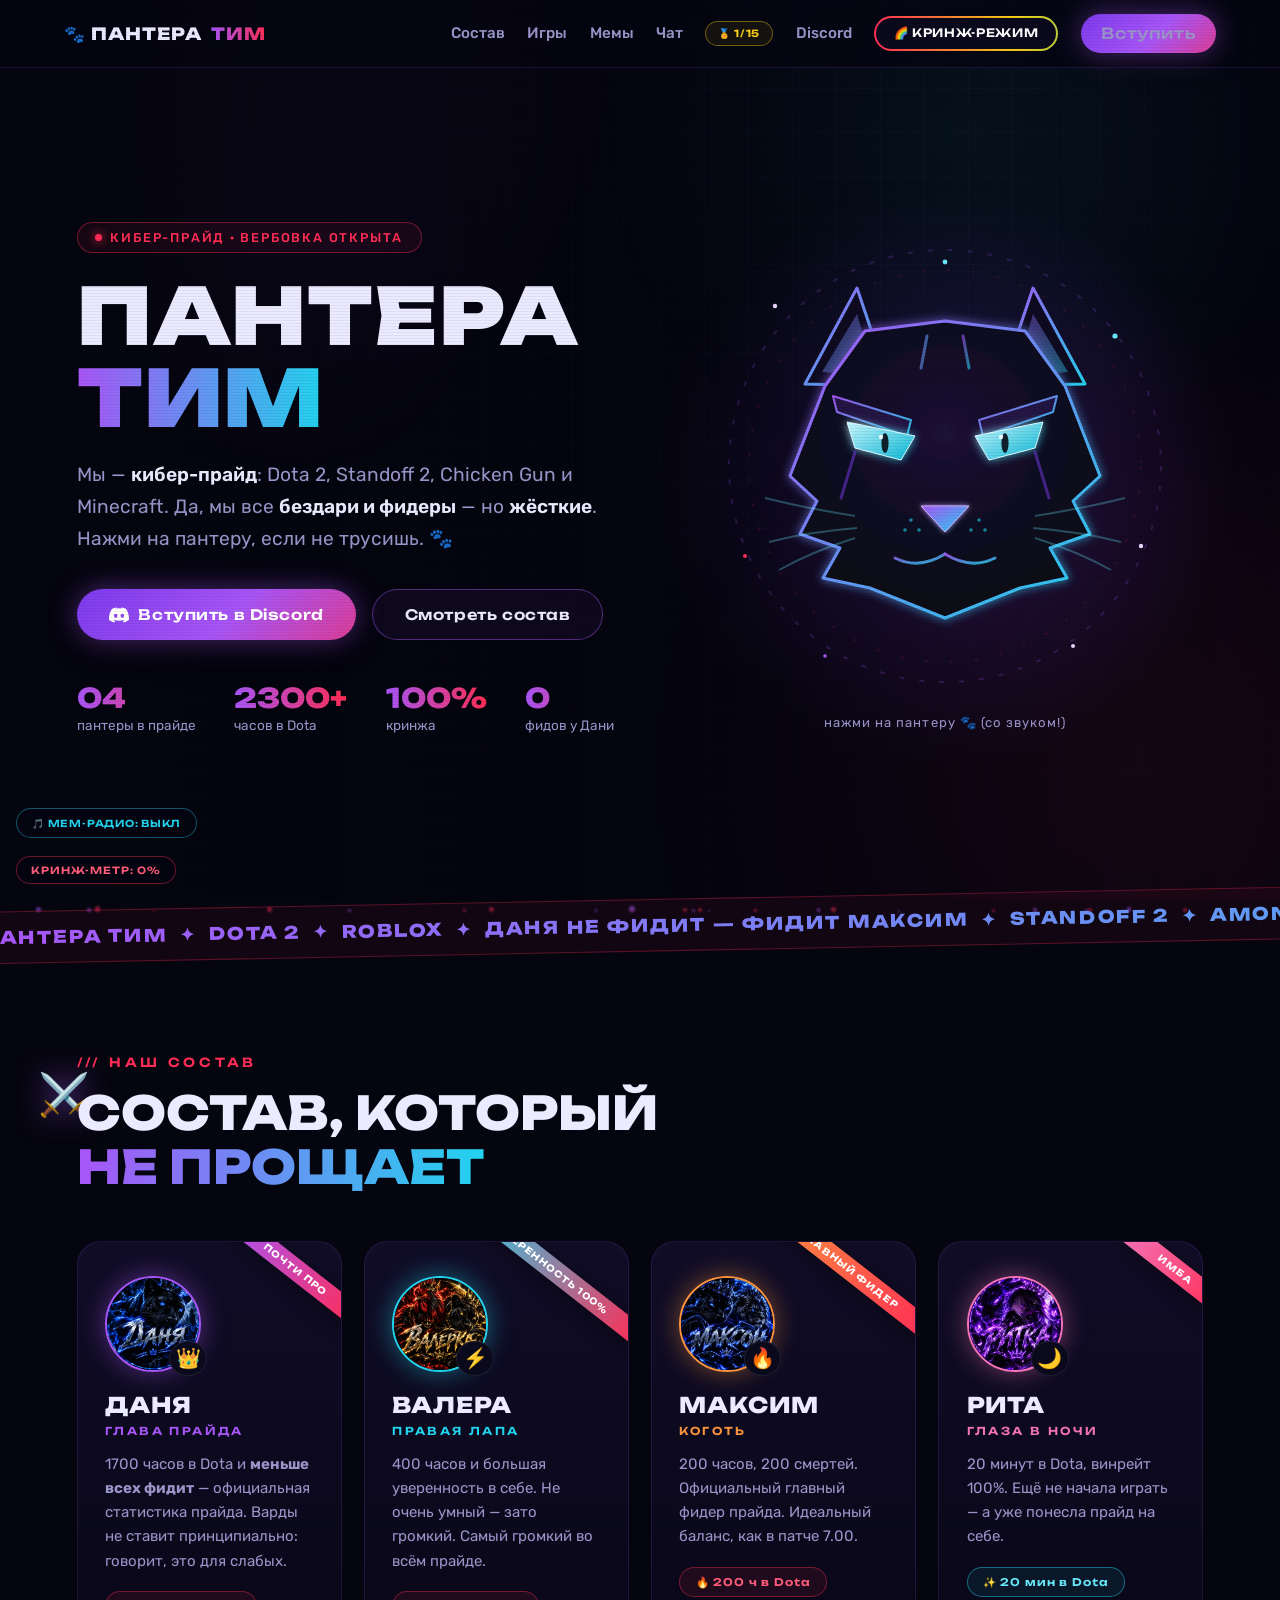
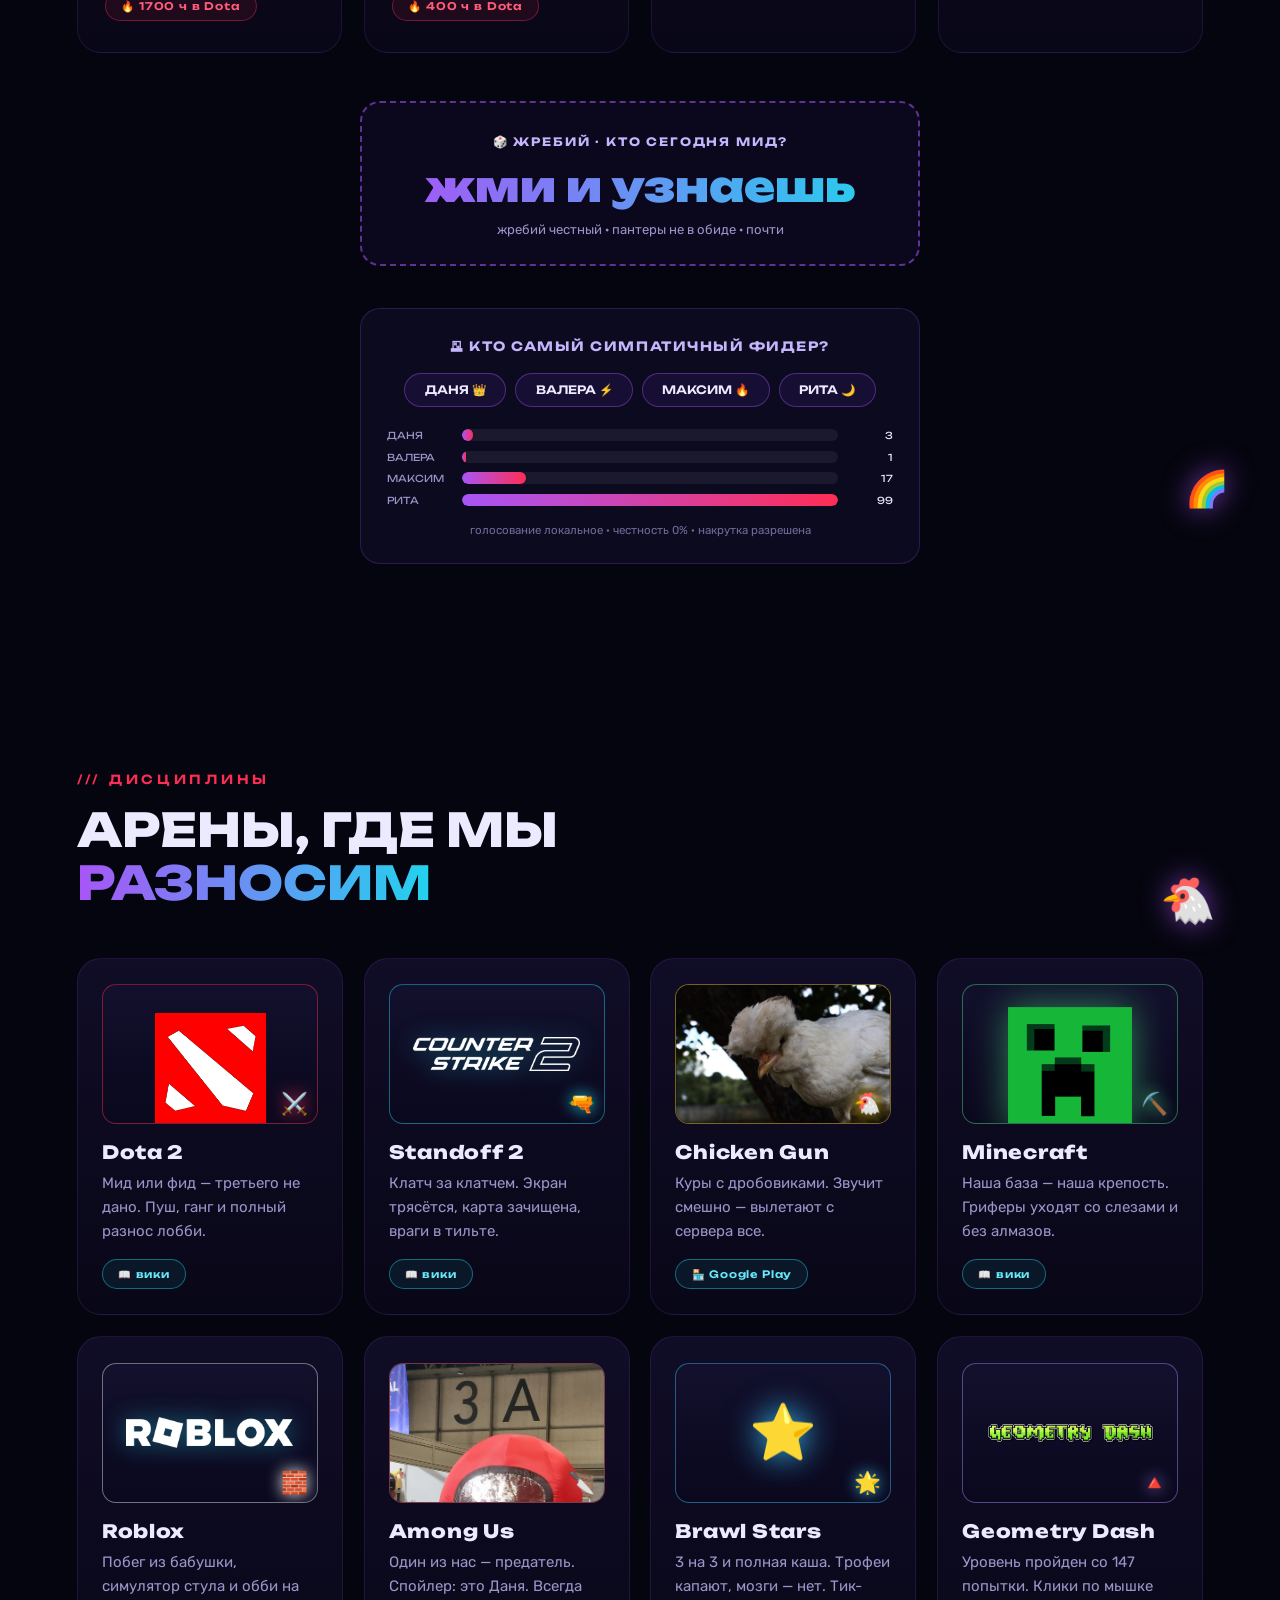
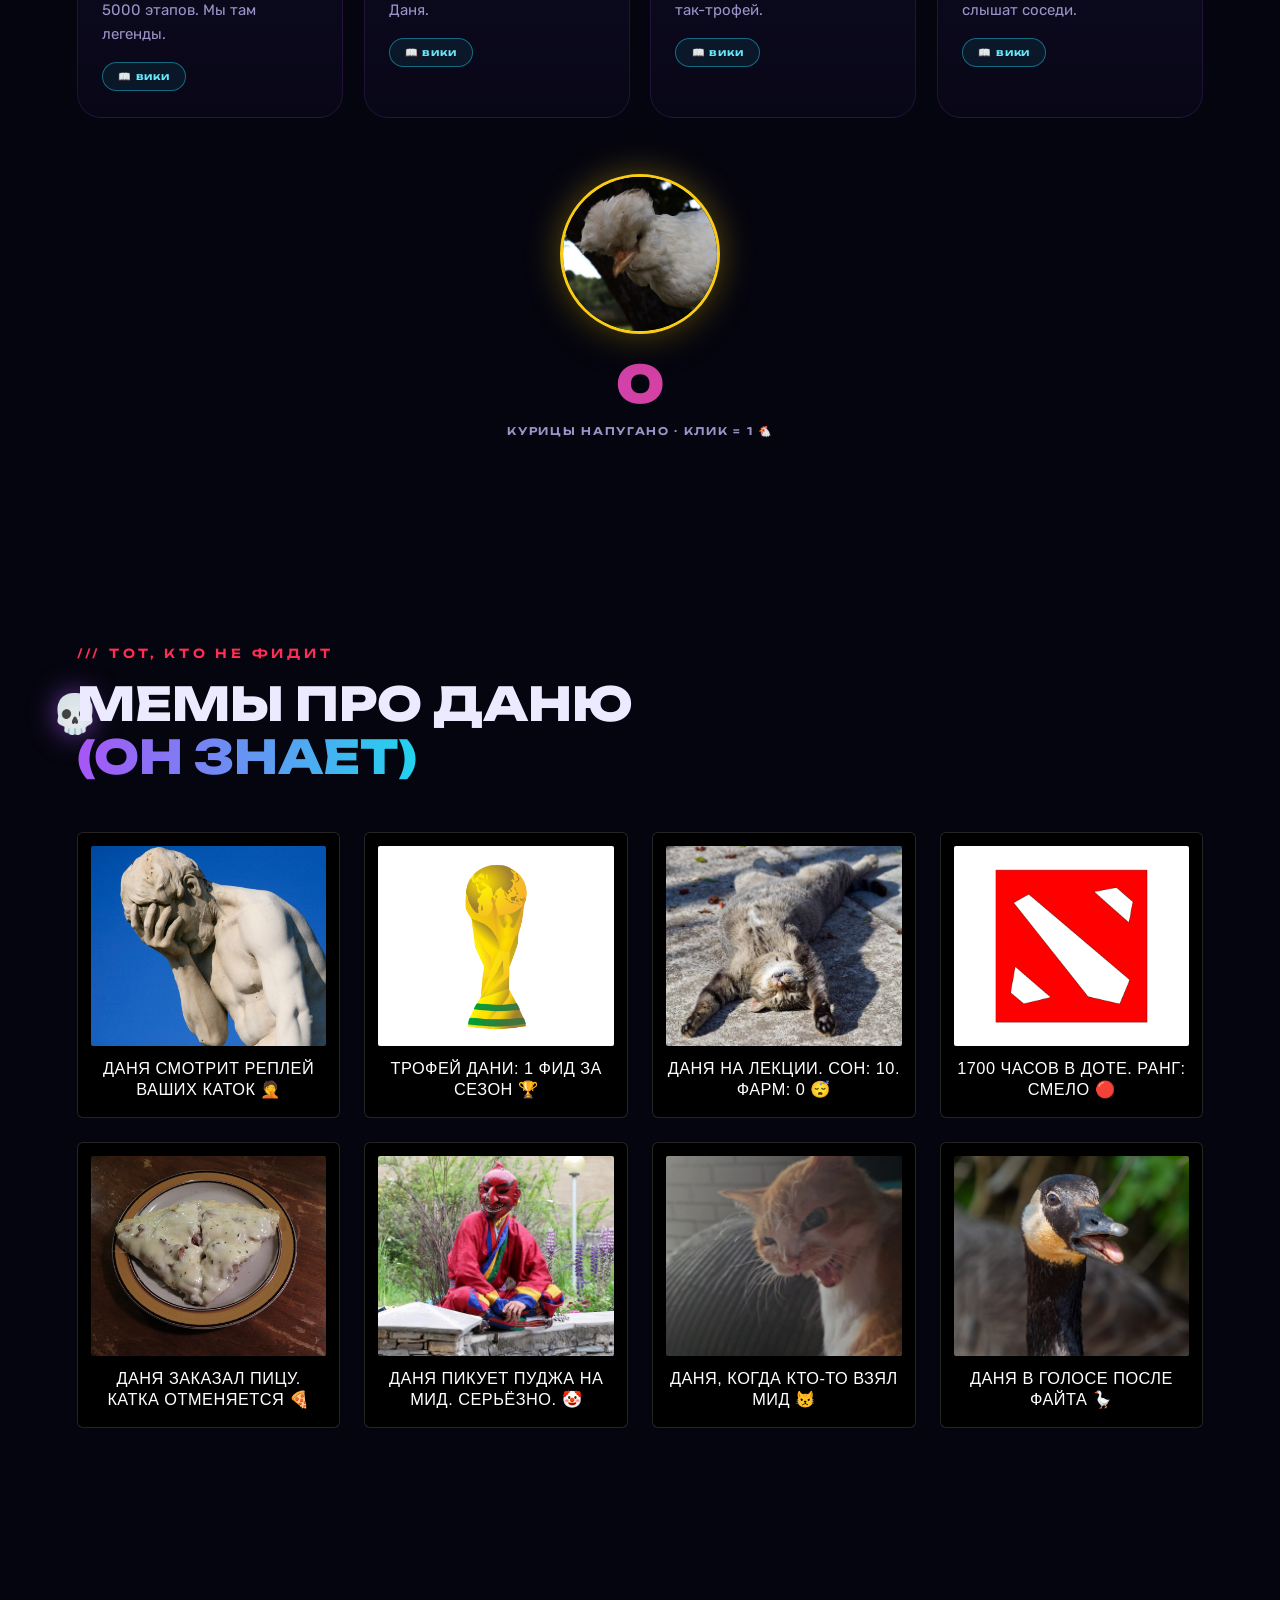
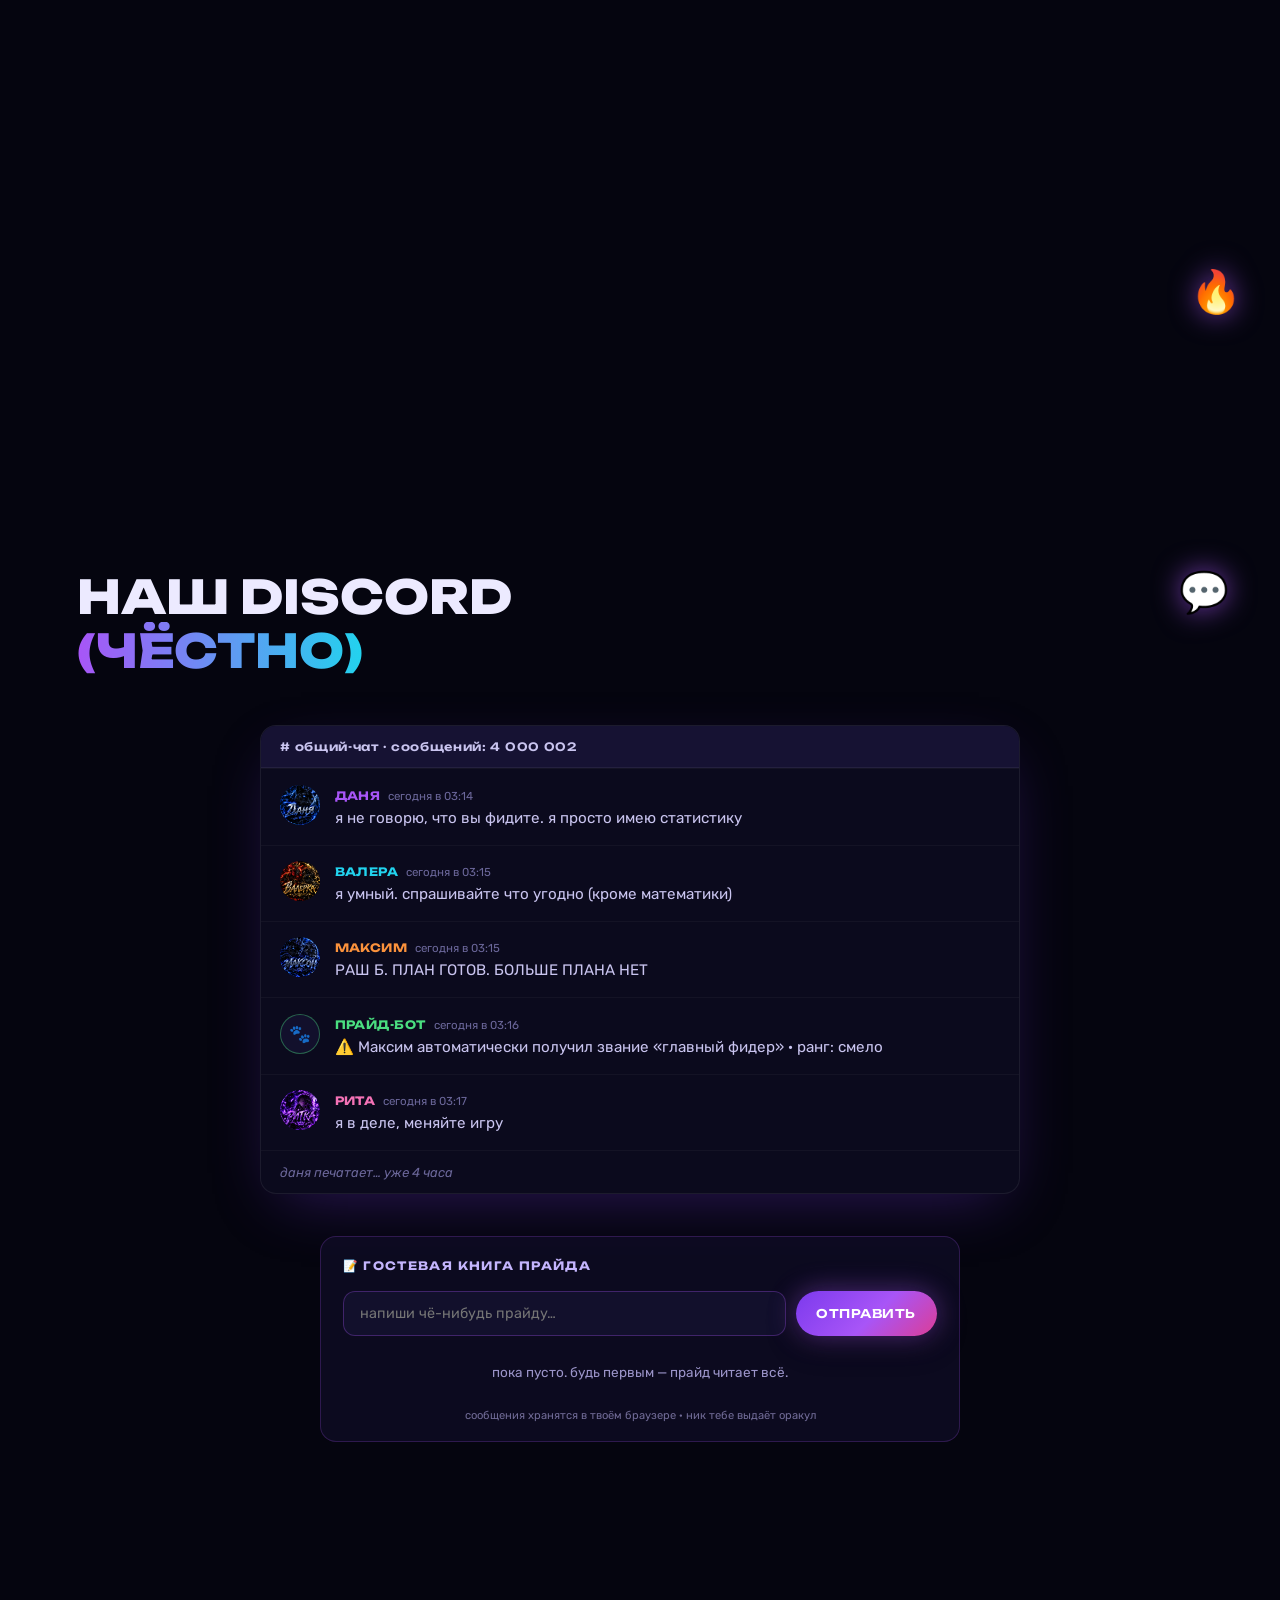
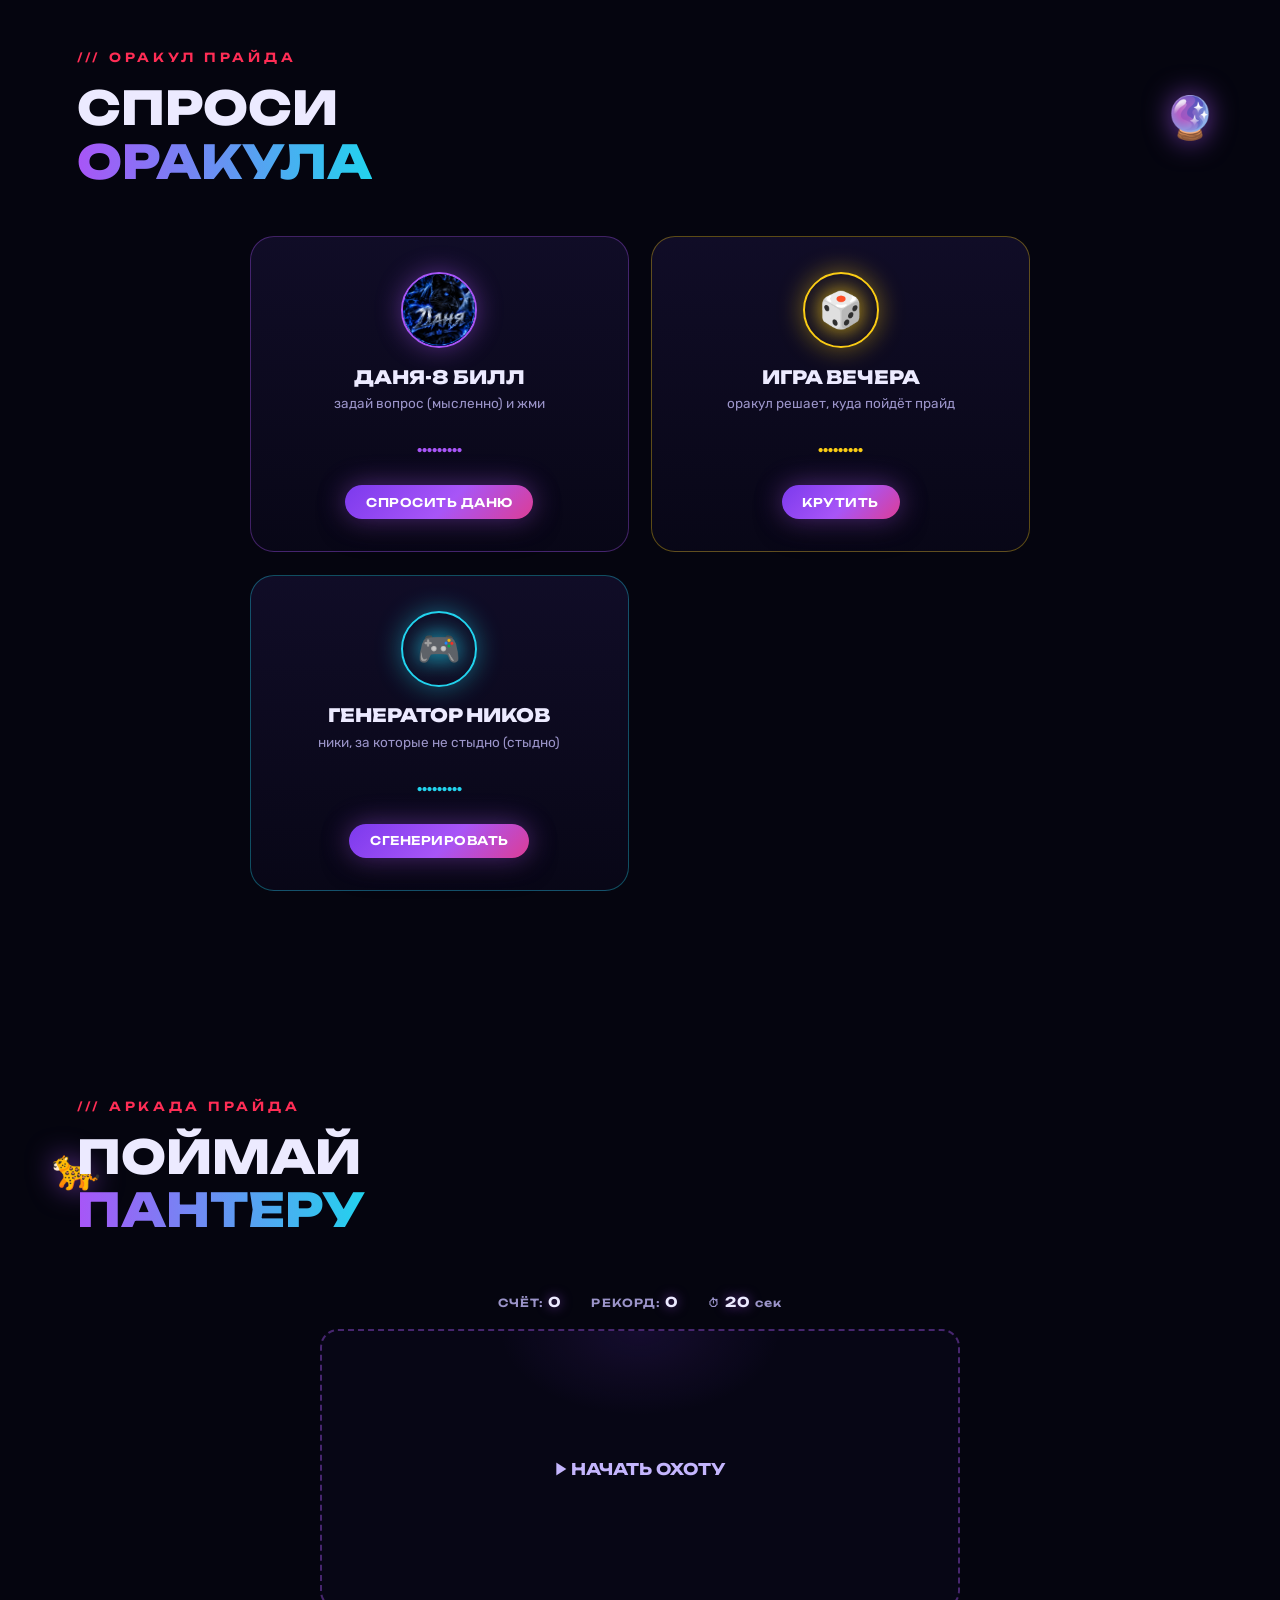
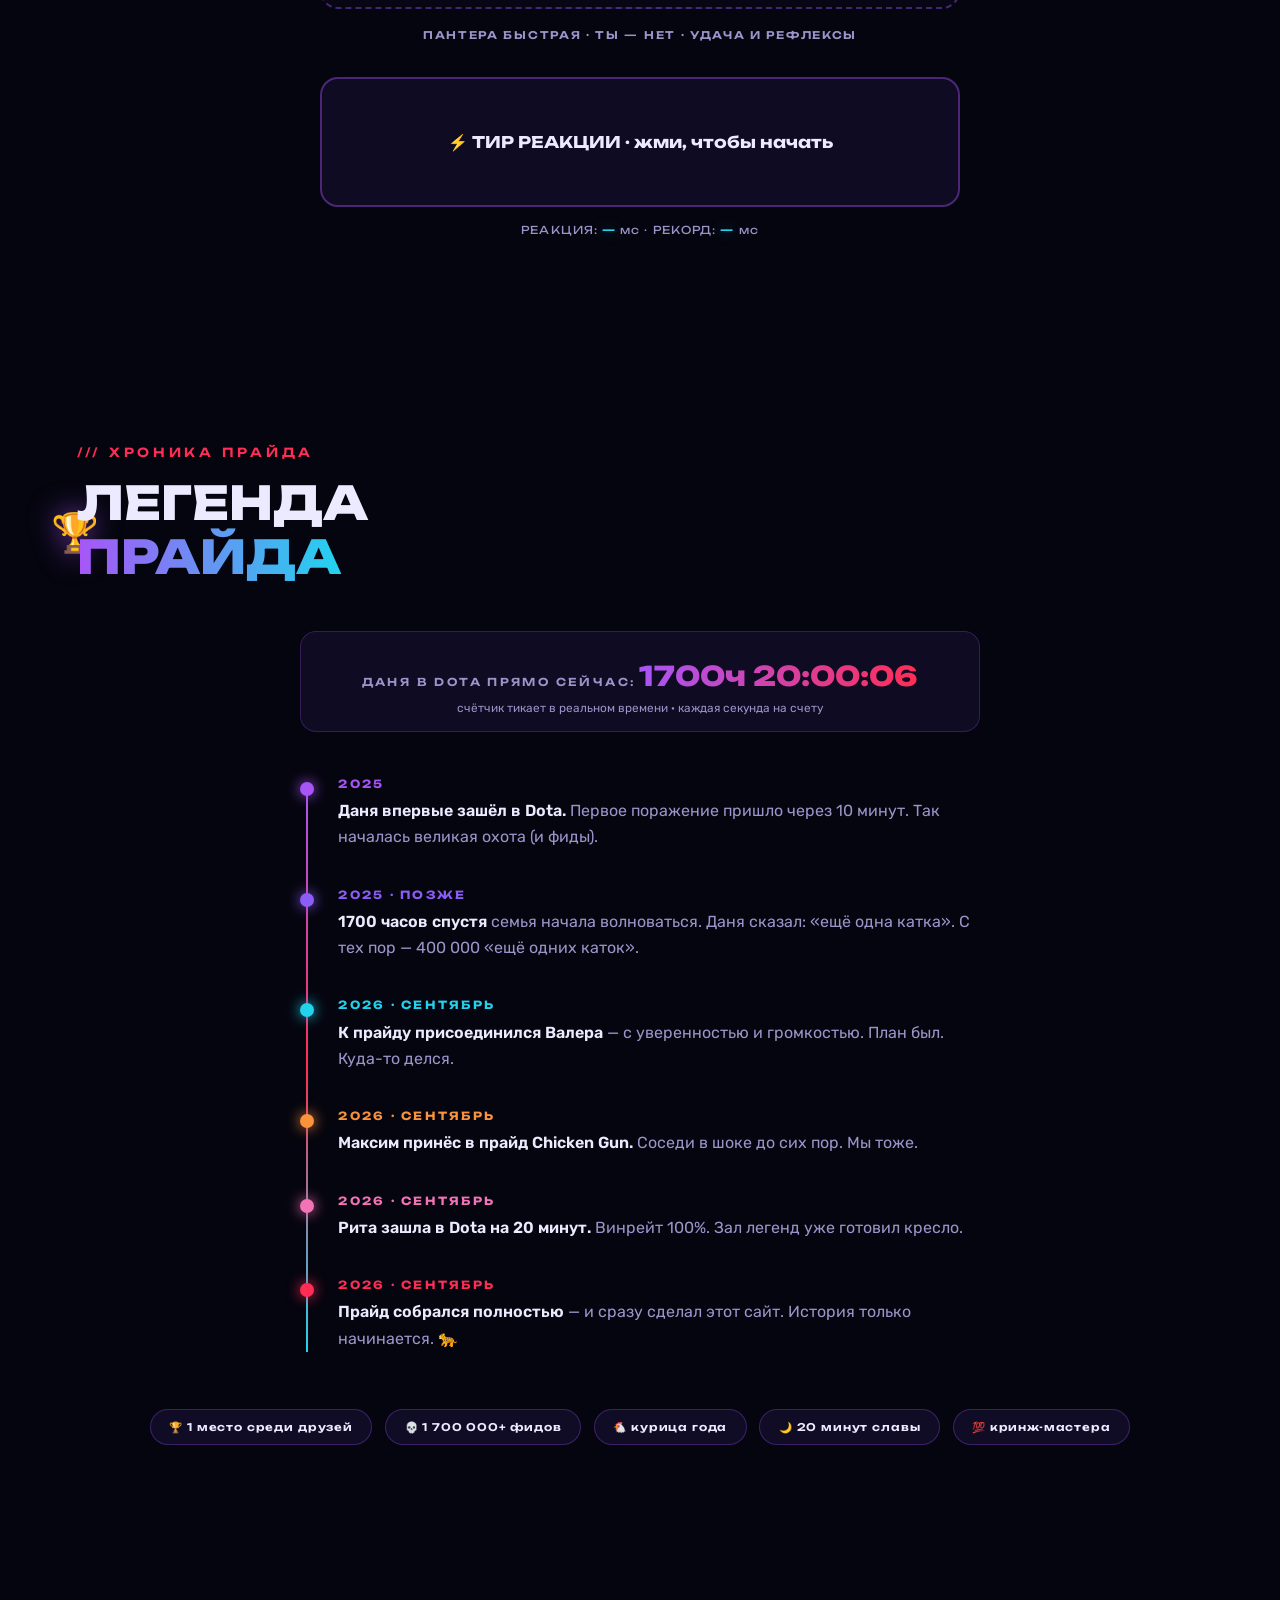
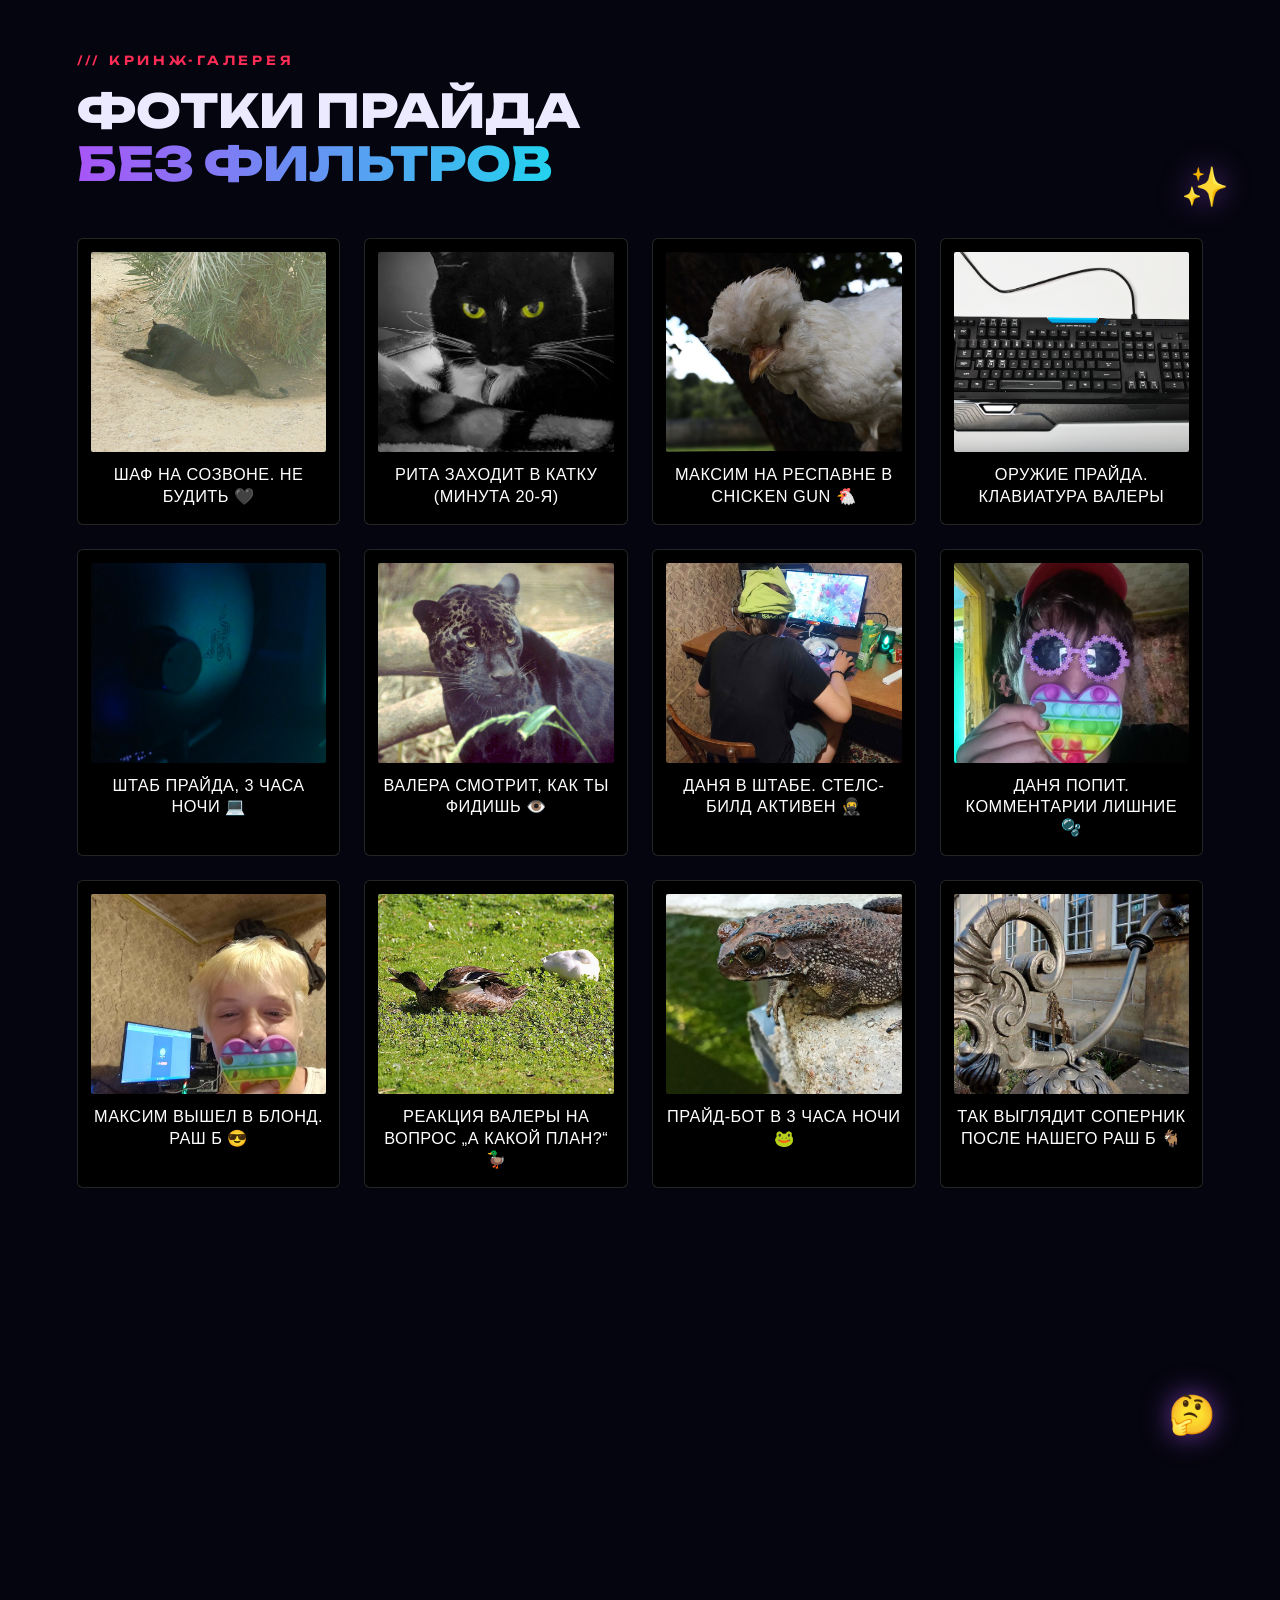
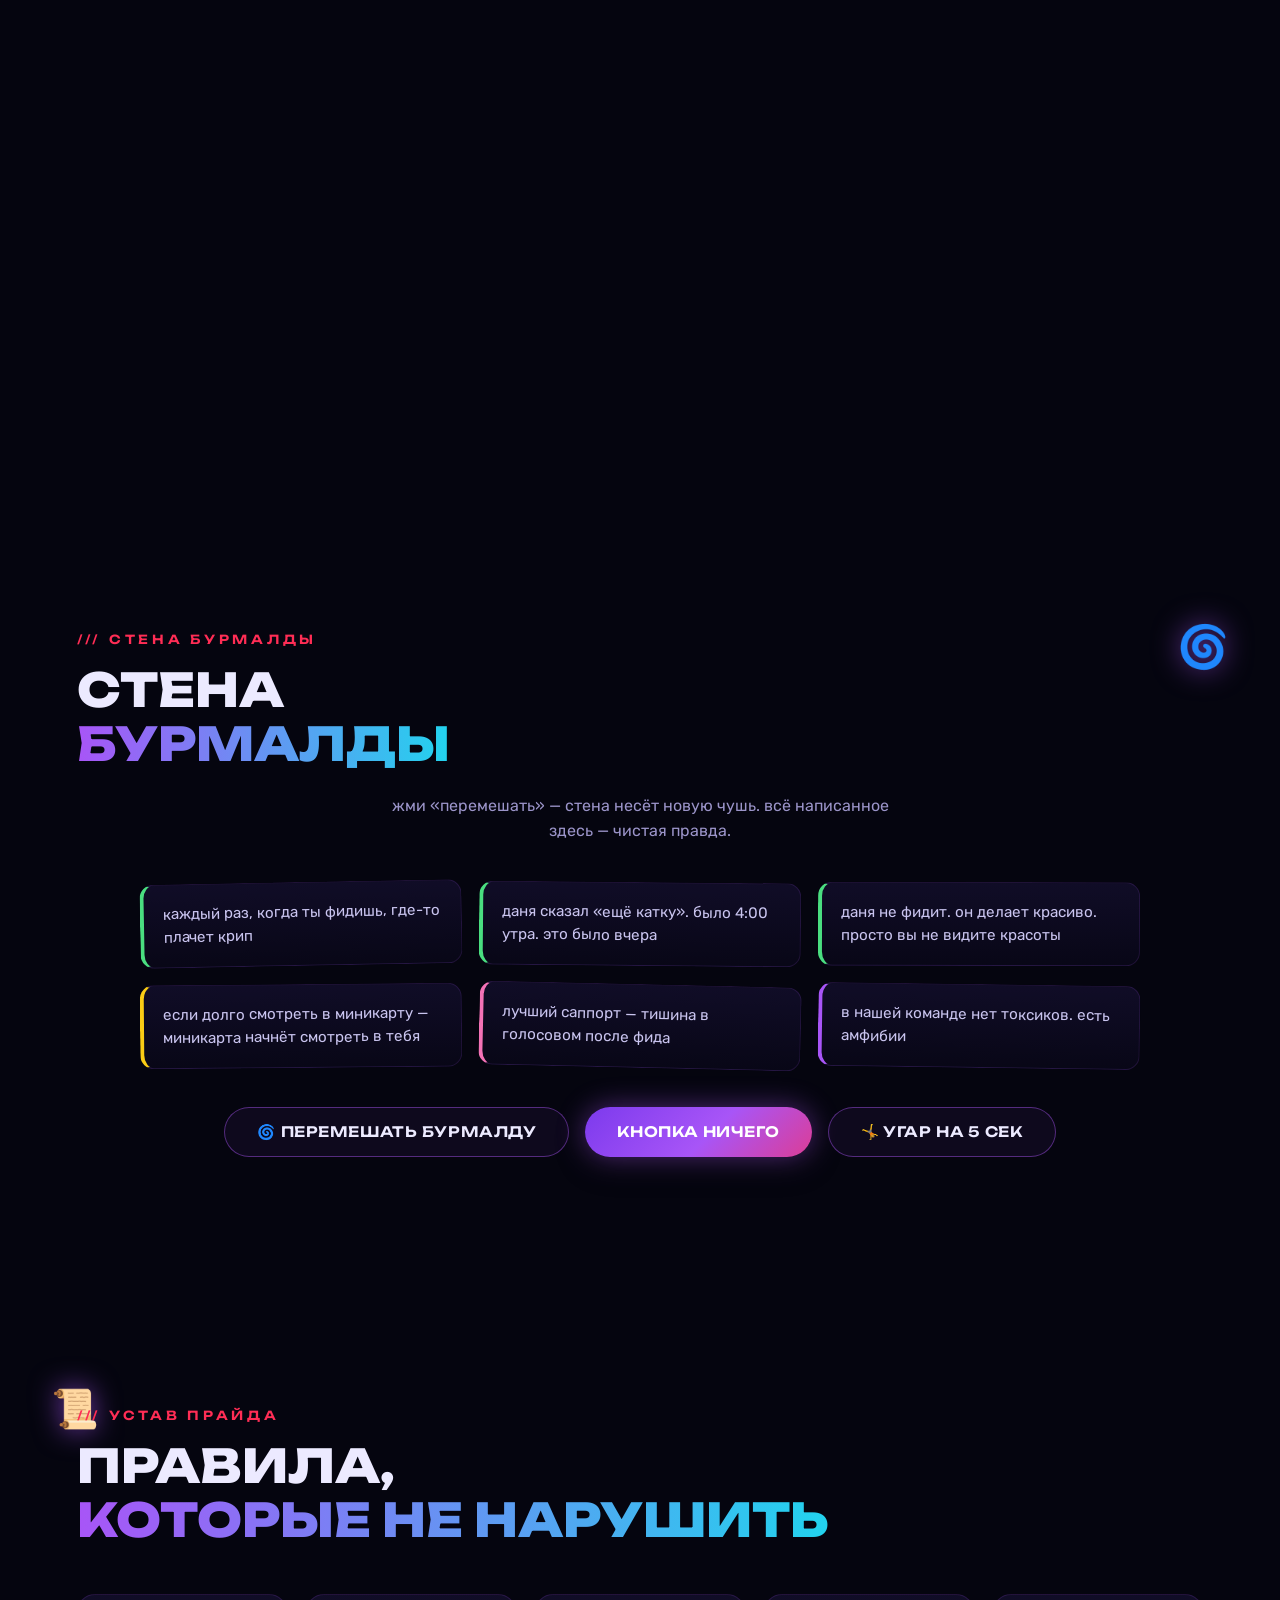
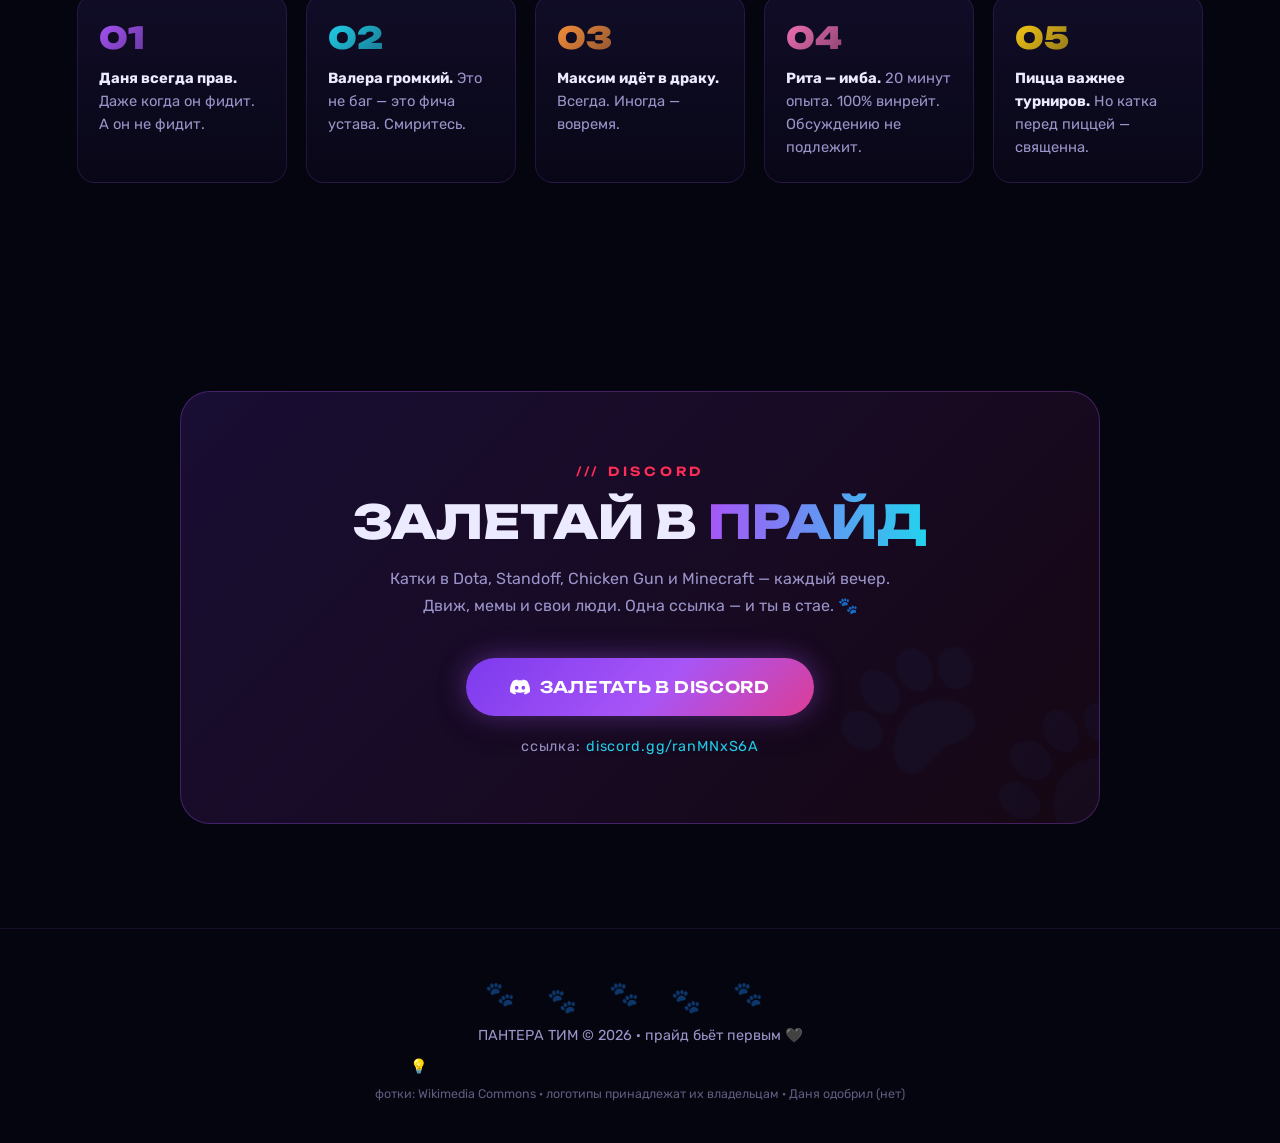
==== commit 0c54d493: "УЛЬТРА-ОБНОВА: сплит на файлы, 15 достижений, тир реакции, гостевая книга, правила, визуализатор, ла" ====
--- a/index.html
+++ b/index.html
@@ -10,895 +10,7 @@
 <link rel="preconnect" href="https://fonts.googleapis.com">
 <link rel="preconnect" href="https://fonts.gstatic.com" crossorigin>
 <link href="https://fonts.googleapis.com/css2?family=Unbounded:wght@400;600;800;900&family=Rubik:wght@400;500;700&display=swap" rel="stylesheet">
-<style>
-  :root{
-    --bg:#05050f;
-    --panel:#0d0b20;
-    --purple:#a855f7;
-    --violet:#7c3aed;
-    --cyan:#22d3ee;
-    --pink:#ec4899;
-    --red:#ff2d55;
-    --text:#eceaff;
-    --muted:#9b94c9;
-  }
-  *{margin:0;padding:0;box-sizing:border-box}
-  html{scroll-behavior:smooth;scroll-padding-top:100px}
-  body{
-    background:var(--bg);
-    color:var(--text);
-    font-family:'Rubik','Segoe UI',sans-serif;
-    overflow-x:hidden;
-    min-height:100vh;
-  }
-  ::selection{background:var(--red);color:#fff}
-  ::-webkit-scrollbar{width:10px}
-  ::-webkit-scrollbar-track{background:#08071a}
-  ::-webkit-scrollbar-thumb{background:linear-gradient(#7c3aed,#ff2d55);border-radius:6px}
-
-  /* ---------- фон ---------- */
-  .bg-glow{
-    position:fixed;inset:0;z-index:-3;pointer-events:none;
-    background:
-      radial-gradient(700px at 15% 8%, rgba(168,85,247,.16), transparent 60%),
-      radial-gradient(800px at 88% 85%, rgba(255,45,85,.08), transparent 60%),
-      radial-gradient(600px at 75% 15%, rgba(34,211,238,.09), transparent 60%);
-  }
-  .bg-grid{
-    position:fixed;inset:0;z-index:-2;pointer-events:none;
-    background-image:
-      linear-gradient(rgba(139,120,255,.05) 1px, transparent 1px),
-      linear-gradient(90deg, rgba(139,120,255,.05) 1px, transparent 1px);
-    background-size:44px 44px;
-    -webkit-mask-image:radial-gradient(ellipse at 50% 0%, black 35%, transparent 78%);
-            mask-image:radial-gradient(ellipse at 50% 0%, black 35%, transparent 78%);
-  }
-  .scanlines{
-    position:fixed;inset:0;z-index:95;pointer-events:none;opacity:.4;
-    background:repeating-linear-gradient(0deg, rgba(0,0,0,.14) 0 1px, transparent 1px 3px);
-  }
-  #cursor-glow{
-    position:fixed;top:0;left:0;width:520px;height:520px;border-radius:50%;
-    background:radial-gradient(circle, rgba(124,58,237,.13), transparent 62%);
-    pointer-events:none;z-index:-1;
-  }
-  .p{
-    position:fixed;bottom:-12px;border-radius:50%;z-index:-1;pointer-events:none;
-    filter:blur(1px);animation:rise linear infinite;
-  }
-  @keyframes rise{
-    0%{transform:translateY(0);opacity:.8}
-    100%{transform:translateY(-110vh);opacity:0}
-  }
-
-  /* ---------- кринж-метр ---------- */
-  .meter-bar{
-    position:fixed;top:0;left:0;height:4px;width:0;z-index:60;
-    background:linear-gradient(90deg,#a855f7,#ff2d55,#facc15);
-    box-shadow:0 0 12px rgba(255,45,85,.8);
-  }
-  .meter-chip{
-    position:fixed;left:16px;bottom:16px;z-index:60;
-    font-family:'Unbounded',sans-serif;font-size:.62rem;font-weight:600;letter-spacing:.1em;
-    color:#ff5c7a;background:rgba(6,5,18,.82);
-    border:1px solid rgba(255,45,85,.4);
-    padding:.45rem .85rem;border-radius:99px;
-    pointer-events:none;backdrop-filter:blur(6px);-webkit-backdrop-filter:blur(6px);
-  }
-
-  /* ---------- навбар ---------- */
-  nav{
-    position:fixed;top:0;left:0;right:0;z-index:50;
-    display:flex;align-items:center;justify-content:space-between;
-    padding:.9rem 5vw;
-    background:rgba(6,5,18,.65);
-    backdrop-filter:blur(14px);-webkit-backdrop-filter:blur(14px);
-    border-bottom:1px solid rgba(168,85,247,.16);
-  }
-  .logo{
-    font-family:'Unbounded',sans-serif;font-weight:800;font-size:1.05rem;
-    letter-spacing:.06em;text-decoration:none;color:var(--text);
-    display:flex;align-items:center;gap:.55rem;
-  }
-  .logo em{
-    font-style:normal;
-    background:linear-gradient(90deg,var(--purple),var(--red));
-    -webkit-background-clip:text;background-clip:text;-webkit-text-fill-color:transparent;
-  }
-  .nav-links{display:flex;align-items:center;gap:1.4rem}
-  .nav-links a{
-    color:var(--muted);text-decoration:none;font-weight:500;font-size:.95rem;
-    transition:color .25s;
-  }
-  .nav-links a:hover{color:var(--text)}
-  .btn-cringe{
-    font-family:'Unbounded',sans-serif;font-weight:600;font-size:.72rem;
-    letter-spacing:.06em;color:#fff;cursor:pointer;
-    padding:.55rem 1.1rem;border-radius:999px;border:2px solid transparent;
-    background:
-      linear-gradient(#0b0a1d,#0b0a1d) padding-box,
-      linear-gradient(90deg,#ff2d55,#facc15,#4ade80,#22d3ee,#a855f7) border-box;
-    background-size:100% 100%, 300% 100%;
-    animation:rainbowBorder 3s linear infinite;
-    transition:transform .25s;
-  }
-  .btn-cringe:hover{transform:scale(1.08)}
-  body.cringe .btn-cringe{animation:rainbowBorder .8s linear infinite}
-  @keyframes rainbowBorder{to{background-position:0 0, 300% 0}}
-
-  /* ---------- кнопки ---------- */
-  .btn{
-    display:inline-flex;align-items:center;gap:.6rem;
-    padding:.95rem 2rem;border-radius:999px;
-    font-family:'Unbounded',sans-serif;font-weight:600;font-size:.9rem;
-    letter-spacing:.04em;text-decoration:none;cursor:pointer;border:none;
-    transition:transform .3s, box-shadow .3s;
-    position:relative;overflow:hidden;
-  }
-  .btn svg{width:20px;height:20px;fill:currentColor;flex-shrink:0}
-  .btn-primary{
-    color:#fff;
-    background:linear-gradient(135deg,#7c3aed,#a855f7 55%,#ff2d55 130%);
-    box-shadow:0 0 28px rgba(168,85,247,.45), 0 8px 30px rgba(0,0,0,.45);
-  }
-  .btn-primary::after{
-    content:"";position:absolute;top:0;left:-80%;width:55%;height:100%;
-    background:linear-gradient(100deg,transparent,rgba(255,255,255,.35),transparent);
-    transform:skewX(-20deg);
-    animation:shine 3.4s ease-in-out infinite;
-  }
-  @keyframes shine{0%,55%{left:-80%}100%{left:160%}}
-  .btn-primary:hover{transform:translateY(-3px) scale(1.02);box-shadow:0 0 46px rgba(168,85,247,.7), 0 12px 34px rgba(0,0,0,.5)}
-  .btn-ghost{
-    color:var(--text);background:rgba(168,85,247,.06);
-    border:1px solid rgba(168,85,247,.45);
-  }
-  .btn-ghost:hover{transform:translateY(-3px);background:rgba(168,85,247,.14);box-shadow:0 0 26px rgba(168,85,247,.25)}
-  .btn-small{padding:.6rem 1.3rem;font-size:.75rem}
-
-  /* ---------- hero ---------- */
-  .hero{
-    position:relative;
-    min-height:100vh;
-    display:grid;grid-template-columns:1.05fr .95fr;align-items:center;gap:2.5rem;
-    padding:7.5rem 6vw 4rem;
-    max-width:1300px;margin:0 auto;
-  }
-  .hero::before{
-    content:"";position:absolute;inset:0;z-index:-1;pointer-events:none;
-    background:url('images/panther2.jpg') right 20% center/cover no-repeat;
-    opacity:.20;
-  }
-  .hero::after{
-    content:"";position:absolute;inset:0;z-index:-1;pointer-events:none;
-    background:linear-gradient(90deg, var(--bg) 8%, rgba(5,5,15,.45) 60%, transparent);
-  }
-  .badge{
-    display:inline-flex;align-items:center;gap:.5rem;
-    font-size:.8rem;font-weight:500;letter-spacing:.14em;text-transform:uppercase;
-    color:var(--red);
-    border:1px solid rgba(255,45,85,.4);border-radius:999px;
-    padding:.45rem 1.1rem;background:rgba(255,45,85,.07);
-    margin-bottom:1.4rem;
-  }
-  .badge i{width:7px;height:7px;border-radius:50%;background:#ff2d55;
-    box-shadow:0 0 10px #ff2d55;animation:blink 1.2s infinite}
-  @keyframes blink{50%{opacity:.25}}
-  h1{
-    font-family:'Unbounded',sans-serif;font-weight:900;
-    font-size:clamp(2.5rem,6.5vw,4.9rem);
-    line-height:1.04;letter-spacing:.01em;margin-bottom:1.3rem;
-  }
-  .grad-text{
-    background:linear-gradient(90deg,var(--purple),var(--cyan),var(--red),var(--purple));
-    background-size:300% 100%;
-    -webkit-background-clip:text;background-clip:text;-webkit-text-fill-color:transparent;
-    animation:gradShift 7s linear infinite;
-  }
-  @keyframes gradShift{to{background-position:300% 0}}
-  .gline{position:relative;display:inline-block}
-  .gline::before,.gline::after{
-    content:attr(data-text);position:absolute;top:0;left:0;width:100%;
-    opacity:0;pointer-events:none;z-index:2;
-  }
-  .gline::before{color:#ff2d55;-webkit-text-fill-color:#ff2d55;animation:glitchA 4s infinite steps(1)}
-  .gline::after{color:#22d3ee;-webkit-text-fill-color:#22d3ee;animation:glitchB 4s infinite steps(1)}
-  @keyframes glitchA{
-    0%,86%,100%{opacity:0}
-    87%{opacity:.85;transform:translate(-5px,2px);clip-path:inset(8% 0 58% 0)}
-    89%{opacity:.85;transform:translate(5px,-1px);clip-path:inset(52% 0 18% 0)}
-    91%{opacity:0}
-  }
-  @keyframes glitchB{
-    0%,87.5%,100%{opacity:0}
-    88.5%{opacity:.85;transform:translate(5px,-2px);clip-path:inset(30% 0 42% 0)}
-    90.5%{opacity:.85;transform:translate(-4px,1px);clip-path:inset(70% 0 4% 0)}
-    92.5%{opacity:0}
-  }
-  .tagline{
-    color:var(--muted);font-size:clamp(1rem,1.6vw,1.2rem);
-    line-height:1.65;max-width:34rem;margin-bottom:2.2rem;
-  }
-  .tagline b{color:var(--text);font-weight:600}
-  .cta{display:flex;flex-wrap:wrap;gap:1rem;margin-bottom:2.6rem}
-  .stats{display:flex;gap:2.4rem;flex-wrap:wrap}
-  .stats b{
-    display:block;font-family:'Unbounded',sans-serif;font-weight:800;font-size:1.7rem;
-    background:linear-gradient(90deg,var(--purple),var(--red));
-    -webkit-background-clip:text;background-clip:text;-webkit-text-fill-color:transparent;
-  }
-  .stats span{font-size:.85rem;color:var(--muted)}
-
-  /* ---------- пантера ---------- */
-  .panther-wrap{
-    position:relative;width:min(480px,88vw);margin:0 auto;cursor:pointer;
-    user-select:none;-webkit-tap-highlight-color:transparent;
-    animation:float 6s ease-in-out infinite;
-  }
-  @keyframes float{50%{transform:translateY(-16px)}}
-  .panther-wrap::before{
-    content:"";position:absolute;inset:-14%;z-index:-1;
-    background:radial-gradient(circle, rgba(124,58,237,.32), transparent 65%);
-    animation:pulseGlow 5s ease-in-out infinite;
-  }
-  @keyframes pulseGlow{50%{opacity:.55}}
-  .panther{width:100%;height:auto;display:block}
-  .panther .eye-glow{animation:eyePulse 3.2s ease-in-out infinite}
-  @keyframes eyePulse{0%,100%{opacity:.55}50%{opacity:1}}
-  .panther .ring{transform-box:fill-box;transform-origin:center;animation:spin 55s linear infinite}
-  .panther .ring2{transform-box:fill-box;transform-origin:center;animation:spin 80s linear infinite reverse}
-  @keyframes spin{to{transform:rotate(360deg)}}
-  .panther .spark{animation:twinkle 2.6s ease-in-out infinite}
-  @keyframes twinkle{0%,100%{opacity:.15}50%{opacity:1}}
-  .pupils{transition:transform .12s ease-out}
-  .roar-text{
-    position:absolute;top:2%;right:4%;
-    font-family:'Unbounded',sans-serif;font-weight:900;font-size:1.5rem;
-    color:var(--red);text-shadow:0 0 18px rgba(255,45,85,.9);
-    opacity:0;pointer-events:none;transform:rotate(8deg);
-  }
-  .panther-wrap.roar{animation:shake .55s ease}
-  .panther-wrap.roar .roar-text{animation:roarPop .95s ease forwards}
-  .panther-wrap.roar .eye-glow{opacity:1}
-  @keyframes shake{
-    0%,100%{transform:translate(0,0) rotate(0)}
-    20%{transform:translate(-9px,3px) rotate(-1.6deg)}
-    40%{transform:translate(8px,-4px) rotate(1.4deg)}
-    60%{transform:translate(-6px,2px) rotate(-1deg)}
-    80%{transform:translate(5px,-2px) rotate(.8deg)}
-  }
-  @keyframes roarPop{
-    0%{opacity:0;transform:rotate(8deg) scale(.4)}
-    25%{opacity:1;transform:rotate(8deg) scale(1.25)}
-    70%{opacity:1;transform:rotate(8deg) scale(1)}
-    100%{opacity:0;transform:rotate(8deg) scale(1) translateY(-24px)}
-  }
-  .panther-hint{
-    text-align:center;color:var(--muted);font-size:.82rem;margin-top:.6rem;
-    letter-spacing:.08em;
-  }
-
-  /* ---------- бегущая строка ---------- */
-  .marquee{
-    overflow:hidden;white-space:nowrap;
-    border-top:1px solid rgba(255,45,85,.3);
-    border-bottom:1px solid rgba(255,45,85,.3);
-    background:rgba(255,45,85,.05);
-    transform:rotate(-1.1deg) scale(1.03);
-    padding:.85rem 0;
-  }
-  .marquee-track{display:inline-flex;width:max-content;animation:scroll 24s linear infinite}
-  .marquee-track span{
-    font-family:'Unbounded',sans-serif;font-weight:800;font-size:1.05rem;letter-spacing:.12em;
-    padding-right:1.2rem;
-    background:linear-gradient(90deg,var(--purple),var(--cyan),var(--red),var(--purple));
-    background-size:300% 100%;
-    -webkit-background-clip:text;background-clip:text;-webkit-text-fill-color:transparent;
-    animation:gradShift 7s linear infinite;
-  }
-  @keyframes scroll{to{transform:translateX(-50%)}}
-
-  /* ---------- секции ---------- */
-  section{padding:6.5rem 6vw;position:relative}
-  .section-inner{max-width:1150px;margin:0 auto;position:relative;z-index:1}
-  .kicker{
-    font-family:'Unbounded',sans-serif;font-size:.78rem;font-weight:600;
-    letter-spacing:.3em;text-transform:uppercase;color:var(--red);margin-bottom:1rem;
-  }
-  h2{
-    font-family:'Unbounded',sans-serif;font-weight:800;
-    font-size:clamp(1.7rem,4vw,2.9rem);line-height:1.15;margin-bottom:3rem;
-  }
-
-  /* ---------- стикеры-фигня ---------- */
-  .sticker{
-    position:absolute;z-index:0;pointer-events:none;
-    filter:drop-shadow(0 0 14px rgba(168,85,247,.65));
-    animation:stickerSpin 6s ease-in-out infinite;
-  }
-  @keyframes stickerSpin{
-    0%,100%{transform:rotate(-14deg) scale(1)}
-    50%{transform:rotate(16deg) scale(1.18)}
-  }
-
-  /* ---------- состав ---------- */
-  .team-grid{
-    display:grid;grid-template-columns:repeat(auto-fit,minmax(240px,1fr));gap:1.4rem;
-  }
-  .card{
-    --c:var(--purple);
-    position:relative;overflow:hidden;cursor:pointer;
-    background:linear-gradient(180deg, rgba(21,16,48,.72), rgba(10,8,26,.72));
-    border:1px solid rgba(168,85,247,.14);
-    border-radius:24px;padding:2.1rem 1.7rem 1.9rem;
-    transition:transform .35s ease, border-color .35s, box-shadow .35s;
-  }
-  .card::before{
-    content:"";position:absolute;inset:0 0 auto 0;height:160px;pointer-events:none;
-    background:radial-gradient(160px 90px at 50% 0%, color-mix(in srgb, var(--c) 22%, transparent), transparent 75%);
-    opacity:0;transition:opacity .35s;
-  }
-  .card:hover{
-    transform:translateY(-9px);
-    border-color:var(--c);
-    box-shadow:0 22px 60px -18px var(--c);
-  }
-  .card:hover::before{opacity:1}
-  .ribbon{
-    position:absolute;top:17px;right:-36px;z-index:2;
-    transform:rotate(38deg);
-    background:linear-gradient(90deg,var(--c),var(--red));
-    color:#fff;font-family:'Unbounded',sans-serif;font-size:.56rem;font-weight:700;
-    letter-spacing:.14em;padding:.32rem 2.6rem;
-    box-shadow:0 4px 18px rgba(0,0,0,.45);
-  }
-  .avatar{
-    position:relative;width:96px;height:96px;margin-bottom:1.3rem;
-    border-radius:50%;overflow:visible;
-  }
-  .avatar img{
-    width:96px;height:96px;border-radius:50%;object-fit:cover;display:block;
-    border:2px solid var(--c);
-    box-shadow:0 0 26px color-mix(in srgb, var(--c) 45%, transparent);
-    transition:transform .35s;
-  }
-  .card:hover .avatar img{transform:scale(1.08) rotate(-5deg)}
-  .avatar span{
-    position:absolute;right:-6px;bottom:-4px;font-size:1.25rem;
-    background:#0b0a1d;border-radius:50%;padding:.28rem .34rem;
-    border:1px solid rgba(255,255,255,.08);
-  }
-  .card h3{
-    font-family:'Unbounded',sans-serif;font-weight:800;font-size:1.35rem;
-    letter-spacing:.04em;margin-bottom:.35rem;
-  }
-  .role{
-    font-family:'Unbounded',sans-serif;font-size:.68rem;font-weight:600;
-    letter-spacing:.22em;text-transform:uppercase;color:var(--c);margin-bottom:.9rem;
-  }
-  .card p{color:var(--muted);font-size:.94rem;line-height:1.6}
-  .hours{
-    display:inline-flex;align-items:center;gap:.45rem;
-    margin-top:1.15rem;padding:.45rem .95rem;border-radius:999px;
-    font-family:'Unbounded',sans-serif;font-size:.66rem;font-weight:600;letter-spacing:.08em;
-    color:#ff5c7a;background:rgba(255,45,85,.09);border:1px solid rgba(255,45,85,.4);
-    position:relative;z-index:1;
-  }
-  .hours.rare{
-    color:#67e8f9;background:rgba(34,211,238,.08);border-color:rgba(34,211,238,.45);
-  }
-  .card-bubble{
-    position:absolute;top:-14px;right:14px;z-index:5;
-    background:#fff;color:#111;
-    font-family:'Comic Sans MS',cursive;font-weight:700;font-size:.85rem;
-    padding:.45rem .8rem;border-radius:12px 12px 12px 2px;
-    animation:bubblePop 1.5s ease forwards;
-    pointer-events:none;white-space:nowrap;
-    box-shadow:0 8px 24px rgba(0,0,0,.4);
-  }
-  @keyframes bubblePop{
-    0%{opacity:0;transform:translateY(8px) scale(.6)}
-    15%{opacity:1;transform:none}
-    80%{opacity:1}
-    100%{opacity:0;transform:translateY(-8px)}
-  }
-
-  /* ---------- дисциплины ---------- */
-  .games-grid{
-    display:grid;grid-template-columns:repeat(auto-fit,minmax(230px,1fr));gap:1.3rem;
-  }
-  .game-card{padding:1.6rem 1.5rem 1.6rem;cursor:default}
-  .game-img{
-    position:relative;height:140px;border-radius:14px;overflow:hidden;
-    margin-bottom:1.05rem;display:grid;place-items:center;
-    border:1px solid color-mix(in srgb, var(--c) 45%, transparent);
-    background:linear-gradient(180deg,#12102c,#0a081d);
-  }
-  .game-img img.cover{width:100%;height:100%;object-fit:cover}
-  .game-img img.contain{max-width:78%;max-height:74%;object-fit:contain}
-  .game-img img.to-white{filter:brightness(0) invert(1) drop-shadow(0 0 12px rgba(34,211,238,.45))}
-  .game-img img.glow-green{filter:drop-shadow(0 0 18px rgba(74,222,128,.55))}
-  .game-img .big-emoji{font-size:3.4rem;filter:drop-shadow(0 0 16px var(--c))}
-  .game-img .gemoji{
-    position:absolute;right:9px;bottom:7px;font-size:1.35rem;
-    filter:drop-shadow(0 0 8px var(--c));
-  }
-  .game-card h3{font-size:1.15rem;margin-bottom:.45rem}
-  .wiki{
-    display:inline-flex;align-items:center;gap:.4rem;
-    margin-top:1rem;padding:.45rem .95rem;border-radius:999px;
-    font-family:'Unbounded',sans-serif;font-size:.64rem;font-weight:600;letter-spacing:.08em;
-    color:#67e8f9;background:rgba(34,211,238,.08);border:1px solid rgba(34,211,238,.45);
-    text-decoration:none;transition:background .25s, box-shadow .25s;
-    position:relative;z-index:1;
-  }
-  .wiki:hover{background:rgba(34,211,238,.18);box-shadow:0 0 18px rgba(34,211,238,.35)}
-
-  /* ---------- мемы и галерея (демотиваторы) ---------- */
-  .gal-grid{
-    display:grid;grid-template-columns:repeat(auto-fit,minmax(250px,1fr));gap:1.5rem;
-  }
-  .gal{
-    background:#000;padding:13px 13px 17px;
-    border:1px solid rgba(255,255,255,.14);border-radius:6px;
-    transition:transform .35s;
-  }
-  .gal:hover{transform:rotate(-1.6deg) scale(1.035)}
-  .gal img{
-    width:100%;height:200px;object-fit:cover;display:block;border-radius:2px;
-  }
-  .gal img.pad{object-fit:contain;background:#fff;padding:16px}
-  .gal figcaption{
-    font-family:'Impact','Arial Black',sans-serif;
-    font-size:1.02rem;letter-spacing:.03em;text-transform:uppercase;
-    color:#fff;text-align:center;margin-top:12px;line-height:1.3;
-    text-shadow:0 2px 0 rgba(0,0,0,.85);
-  }
-
-  /* ---------- чат прайда ---------- */
-  .chat{
-    max-width:760px;margin:0 auto;overflow:hidden;
-    background:#0b0a1d;border:1px solid rgba(255,255,255,.07);border-radius:16px;
-    box-shadow:0 20px 60px -20px rgba(124,58,237,.35);
-  }
-  .chat-head{
-    padding:.85rem 1.2rem;background:#161233;
-    font-family:'Unbounded',sans-serif;font-size:.72rem;font-weight:600;letter-spacing:.06em;
-    color:#c9c4ef;border-bottom:1px solid rgba(255,255,255,.06);
-  }
-  .msg{display:flex;gap:.9rem;padding:.95rem 1.2rem;border-top:1px solid rgba(255,255,255,.04)}
-  .msg img,.bot-ava{width:40px;height:40px;border-radius:50%;object-fit:cover;flex-shrink:0}
-  .bot-ava{display:grid;place-items:center;font-size:1.1rem;background:#12102c;border:1px solid rgba(74,222,128,.4)}
-  .mh b{font-family:'Unbounded',sans-serif;font-size:.72rem;font-weight:700;letter-spacing:.04em}
-  .time{color:#6b679a;font-size:.72rem;margin-left:.5rem}
-  .msg p{color:#c9c4ef;font-size:.95rem;margin-top:.2rem;line-height:1.5}
-  .chat-foot{
-    padding:.85rem 1.2rem;color:#6b679a;font-size:.82rem;font-style:italic;
-    border-top:1px solid rgba(255,255,255,.04);
-  }
-
-  /* ---------- счётчик фидов ---------- */
-  .feed-counter{
-    max-width:560px;margin:3rem auto 0;text-align:center;cursor:pointer;
-    border:2px dashed rgba(255,45,85,.5);border-radius:20px;
-    background:rgba(255,45,85,.05);padding:2rem 1.5rem 1.7rem;
-    transition:transform .25s, box-shadow .25s;user-select:none;
-  }
-  .feed-counter:hover{transform:scale(1.03);box-shadow:0 0 40px rgba(255,45,85,.25)}
-  .fc-num{
-    font-family:'Unbounded',sans-serif;font-weight:900;font-size:clamp(2rem,5vw,3.2rem);
-    background:linear-gradient(90deg,var(--purple),var(--red));
-    -webkit-background-clip:text;background-clip:text;-webkit-text-fill-color:transparent;
-    line-height:1.1;
-  }
-  .fc-label{
-    font-family:'Unbounded',sans-serif;font-size:.66rem;font-weight:600;
-    letter-spacing:.16em;text-transform:uppercase;color:var(--muted);margin-top:.7rem;
-  }
-
-  /* ---------- discord cta ---------- */
-  .cta-panel{
-    position:relative;overflow:hidden;text-align:center;
-    max-width:920px;margin:0 auto;
-    padding:4.5rem 2rem 4.2rem;border-radius:30px;
-    background:linear-gradient(135deg, rgba(124,58,237,.17), rgba(255,45,85,.07));
-    border:1px solid rgba(168,85,247,.3);
-  }
-  .cta-panel::before{
-    content:"🐾";position:absolute;right:-2.2rem;bottom:-3.4rem;
-    font-size:15rem;opacity:.05;transform:rotate(-22deg);pointer-events:none;
-  }
-  .cta-panel h2{margin-bottom:1.1rem}
-  .cta-panel .sub{color:var(--muted);max-width:32rem;margin:0 auto 2.4rem;line-height:1.65}
-  .btn-big{
-    padding:1.2rem 2.8rem;font-size:1rem;
-    animation:btnPulse 2.6s ease-in-out infinite;
-  }
-  @keyframes btnPulse{
-    0%,100%{box-shadow:0 0 26px rgba(168,85,247,.45)}
-    50%{box-shadow:0 0 60px rgba(255,45,85,.7)}
-  }
-  .invite{margin-top:1.4rem;font-size:.9rem;color:var(--muted);letter-spacing:.06em}
-  .invite a{color:var(--cyan);text-decoration:none}
-  .invite a:hover{text-decoration:underline}
-
-  /* ---------- футер ---------- */
-  footer{
-    text-align:center;padding:3.2rem 2rem 2.6rem;
-    color:var(--muted);font-size:.9rem;
-    border-top:1px solid rgba(168,85,247,.12);
-  }
-  .paws{font-size:1.5rem;letter-spacing:2rem;margin-bottom:1.2rem;opacity:.5}
-  .paws span{display:inline-block}
-  .paws span:nth-child(even){transform:translateY(7px)}
-  .credits{margin-top:.7rem;font-size:.78rem;opacity:.6}
-  .fact-line{margin-top:.9rem;font-size:.88rem;color:#c9c4ef}
-  .fact-line span{transition:opacity .4s}
-
-  /* ---------- эмодзи-взрывы ---------- */
-  .boom{
-    position:fixed;z-index:99;pointer-events:none;
-    animation:boomUp ease-out forwards;
-  }
-  @keyframes boomUp{
-    0%{opacity:1;transform:translate(0,0) rotate(0) scale(.5)}
-    100%{opacity:0;transform:translate(var(--dx),-150px) rotate(var(--rot)) scale(1.5)}
-  }
-
-  /* ---------- КРИНЖ-РЕЖИМ 🌈 ---------- */
-  @keyframes hueSpin{to{filter:hue-rotate(360deg)}}
-  body.cringe .grad-text,
-  body.cringe .marquee-track span{
-    background-image:linear-gradient(90deg,#ff2d55,#facc15,#4ade80,#22d3ee,#a855f7,#ec4899,#ff2d55);
-    background-size:1000% 100%;
-    animation:gradShift 1.2s linear infinite;
-  }
-  body.cringe .tagline,
-  body.cringe .card p,
-  body.cringe .gal figcaption,
-  body.cringe footer,
-  body.cringe .cta-panel .sub{
-    font-family:'Comic Sans MS','Comic Neue',cursive;
-  }
-  body.cringe .team-grid,
-  body.cringe .games-grid,
-  body.cringe .gal-grid,
-  body.cringe nav,
-  body.cringe .cta-panel{animation:hueSpin 3.5s linear infinite}
-  body.cringe .panther{animation:hueSpin 2.2s linear infinite}
-  body.cringe .panther-wrap::before{
-    background:conic-gradient(#ff2d55,#facc15,#4ade80,#22d3ee,#a855f7,#ec4899,#ff2d55);
-    filter:blur(34px);opacity:.5;
-    animation:spin 4s linear infinite;
-  }
-  body.cringe .marquee-track{animation-duration:7s}
-  body.cringe .btn-primary{
-    background:linear-gradient(135deg,#ff2d55,#facc15,#4ade80,#22d3ee,#a855f7);
-    background-size:300% 100%;
-    animation:gradShift 2s linear infinite, btnPulse 1.2s ease-in-out infinite;
-  }
-  body.cringe .scanlines{opacity:.7}
-  body.cringe .hero::before{opacity:.45}
-
-  /* ---------- жребий ---------- */
-  .dice{
-    max-width:560px;margin:3rem auto 0;text-align:center;cursor:pointer;
-    border:2px dashed rgba(168,85,247,.55);border-radius:20px;
-    background:rgba(124,58,237,.06);padding:2rem 1.5rem 1.7rem;
-    transition:transform .25s, box-shadow .25s;user-select:none;
-  }
-  .dice:hover{transform:scale(1.03);box-shadow:0 0 40px rgba(168,85,247,.25)}
-  .dice-k{
-    font-family:'Unbounded',sans-serif;font-size:.72rem;font-weight:700;
-    letter-spacing:.16em;text-transform:uppercase;color:#c4b5fd;
-  }
-  .dice-res{
-    font-family:'Unbounded',sans-serif;font-weight:900;font-size:clamp(1.6rem,4vw,2.6rem);
-    margin-top:.9rem;line-height:1.15;
-    background:linear-gradient(90deg,var(--purple),var(--cyan));
-    -webkit-background-clip:text;background-clip:text;-webkit-text-fill-color:transparent;
-  }
-  .dice-res.rolled{
-    background:linear-gradient(90deg,var(--purple),var(--red));
-    -webkit-background-clip:text;background-clip:text;
-  }
-  .dice-sub{color:var(--muted);font-size:.82rem;margin-top:.7rem}
-
-  /* ---------- хроника ---------- */
-  .timeline{position:relative;max-width:680px;margin:0 auto;padding-left:2.4rem}
-  .timeline::before{
-    content:"";position:absolute;left:6px;top:6px;bottom:6px;width:2px;
-    background:linear-gradient(180deg,var(--purple),var(--red),var(--cyan));
-  }
-  .tl-item{position:relative;padding-bottom:2.3rem}
-  .tl-item:last-child{padding-bottom:.4rem}
-  .tl-item::before{
-    content:"";position:absolute;left:-2.4rem;top:5px;width:14px;height:14px;
-    border-radius:50%;background:var(--c,var(--purple));
-    box-shadow:0 0 14px var(--c,var(--purple));
-  }
-  .tl-year{
-    font-family:'Unbounded',sans-serif;font-size:.7rem;font-weight:700;
-    letter-spacing:.2em;text-transform:uppercase;color:var(--c,var(--purple));
-  }
-  .tl-item p{color:var(--muted);line-height:1.65;margin-top:.45rem}
-  .tl-item p b{color:var(--text);font-weight:600}
-  .ach-row{display:flex;flex-wrap:wrap;gap:.8rem;justify-content:center;margin-top:3.2rem}
-  .ach{
-    display:inline-flex;align-items:center;gap:.55rem;
-    padding:.6rem 1.15rem;border-radius:999px;
-    font-family:'Unbounded',sans-serif;font-size:.66rem;font-weight:600;letter-spacing:.08em;
-    color:var(--text);background:rgba(21,16,48,.72);
-    border:1px solid rgba(168,85,247,.3);
-    transition:transform .25s, box-shadow .25s;
-  }
-  .ach:hover{transform:translateY(-3px);box-shadow:0 10px 30px -10px rgba(168,85,247,.5)}
-
-  /* ---------- faq ---------- */
-  .faq-list{max-width:760px;margin:0 auto}
-  .faq-list details{
-    background:linear-gradient(180deg, rgba(21,16,48,.72), rgba(10,8,26,.72));
-    border:1px solid rgba(168,85,247,.16);border-radius:16px;
-    padding:1.15rem 1.5rem;margin-bottom:1rem;cursor:pointer;
-    transition:border-color .3s, box-shadow .3s;
-  }
-  .faq-list details:hover{border-color:var(--red);box-shadow:0 0 30px -10px rgba(255,45,85,.4)}
-  .faq-list summary{
-    font-family:'Unbounded',sans-serif;font-size:.92rem;font-weight:600;
-    list-style:none;display:flex;justify-content:space-between;align-items:center;gap:1rem;
-  }
-  .faq-list summary::-webkit-details-marker{display:none}
-  .faq-list summary::after{content:"▾";color:var(--red);transition:transform .3s;flex-shrink:0}
-  .faq-list details[open] summary::after{transform:rotate(180deg)}
-  .faq-list details p{color:var(--muted);margin-top:.8rem;line-height:1.65}
-
-  /* ---------- наверх ---------- */
-  .to-top{
-    position:fixed;right:22px;bottom:26px;z-index:70;
-    width:52px;height:52px;border-radius:50%;
-    border:1px solid rgba(168,85,247,.4);
-    background:rgba(6,5,18,.82);backdrop-filter:blur(8px);-webkit-backdrop-filter:blur(8px);
-    color:var(--text);font-size:1.3rem;cursor:pointer;
-    opacity:0;pointer-events:none;transform:translateY(14px);
-    transition:opacity .3s, transform .3s, box-shadow .3s;
-  }
-  .to-top.show{opacity:1;pointer-events:auto;transform:none}
-  .to-top:hover{box-shadow:0 0 22px rgba(168,85,247,.5);transform:translateY(-3px)}
-
-  /* ---------- оракул ---------- */
-  .oracle-grid{
-    display:grid;grid-template-columns:repeat(auto-fit,minmax(280px,1fr));
-    gap:1.4rem;max-width:780px;margin:0 auto;
-  }
-  .oracle-card{
-    --c:var(--purple);
-    position:relative;text-align:center;cursor:default;
-    background:linear-gradient(180deg, rgba(21,16,48,.72), rgba(10,8,26,.72));
-    border:1px solid color-mix(in srgb, var(--c) 35%, transparent);
-    border-radius:24px;padding:2.2rem 1.8rem 2rem;
-  }
-  .oc-ava{
-    width:76px;height:76px;margin:0 auto 1.1rem;border-radius:50%;overflow:hidden;
-    border:2px solid var(--c);box-shadow:0 0 26px color-mix(in srgb, var(--c) 45%, transparent);
-    display:grid;place-items:center;
-  }
-  .oc-ava img{width:100%;height:100%;object-fit:cover}
-  .oc-dice{font-size:2.2rem;filter:drop-shadow(0 0 12px var(--c))}
-  .oracle-card h3{font-family:'Unbounded',sans-serif;font-size:1.15rem;font-weight:800;margin-bottom:.4rem}
-  .oc-q{color:var(--muted);font-size:.85rem}
-  .oc-ans{
-    font-family:'Unbounded',sans-serif;font-weight:800;font-size:1.05rem;
-    color:var(--c);min-height:2.4em;margin:.9rem 0 1.2rem;
-    display:flex;align-items:center;justify-content:center;
-  }
-
-  /* ---------- курица-кликер ---------- */
-  .chicken-camp{margin:3.5rem auto 0;text-align:center}
-  .chicken-btn{
-    display:block;width:160px;height:160px;border-radius:50%;overflow:hidden;
-    margin:0 auto 1.4rem;padding:0;border:3px solid #facc15;cursor:pointer;
-    background:none;box-shadow:0 0 34px rgba(250,204,21,.35), 0 10px 30px rgba(0,0,0,.5);
-    transition:transform .09s, box-shadow .3s;position:relative;
-  }
-  .chicken-btn:hover{box-shadow:0 0 50px rgba(250,204,21,.55)}
-  .chicken-btn:active{transform:scale(.9)}
-  .chicken-btn img{width:100%;height:100%;object-fit:cover;display:block}
-  .chicken-btn.scared{animation:scared .35s ease}
-  @keyframes scared{
-    0%,100%{transform:rotate(0)}
-    25%{transform:rotate(-9deg) scale(1.06)}
-    75%{transform:rotate(9deg) scale(1.06)}
-  }
-
-  /* ---------- аркада ---------- */
-  .arcade{max-width:640px;margin:3.5rem auto 0;text-align:center}
-  .arc-head{
-    display:flex;justify-content:center;gap:1.8rem;flex-wrap:wrap;
-    font-family:'Unbounded',sans-serif;font-size:.7rem;font-weight:600;
-    letter-spacing:.1em;color:var(--muted);
-  }
-  .arc-head b{
-    color:var(--text);font-size:.85rem;
-    text-shadow:0 0 12px rgba(168,85,247,.6);
-  }
-  .arc-arena{
-    position:relative;height:280px;margin:1.2rem 0;overflow:hidden;
-    border:2px dashed rgba(168,85,247,.4);border-radius:18px;
-    background:
-      radial-gradient(200px 120px at 50% 0%, rgba(124,58,237,.12), transparent 70%),
-      rgba(10,8,26,.65);
-  }
-  .arc-start{
-    position:absolute;inset:0;z-index:2;display:grid;place-items:center;cursor:pointer;
-    font-family:'Unbounded',sans-serif;font-weight:700;font-size:1rem;color:#c4b5fd;
-  }
-  .arc-start:hover{color:#fff;text-shadow:0 0 16px rgba(168,85,247,.9)}
-  .arc-cat{
-    position:absolute;font-size:2.6rem;line-height:1;cursor:pointer;user-select:none;
-    filter:drop-shadow(0 0 12px rgba(168,85,247,.9));
-    transition:left .55s ease-in-out, top .55s ease-in-out;
-  }
-  .arc-cat.hidden{display:none}
-
-  /* дождь пантер (секретный код) */
-  .panther-rain{
-    position:fixed;top:-50px;z-index:99;pointer-events:none;
-    animation:fall linear forwards;
-  }
-  @keyframes fall{
-    to{transform:translateY(115vh) rotate(400deg)}
-  }
-
-  /* ---------- экран загрузки ---------- */
-  #loader{
-    position:fixed;inset:0;z-index:200;background:var(--bg);
-    display:grid;place-items:center;
-    transition:opacity .5s, visibility .5s;
-  }
-  #loader.done{opacity:0;visibility:hidden}
-  .ld-logo{
-    font-family:'Unbounded',sans-serif;font-weight:900;
-    font-size:clamp(1.6rem,5vw,2.6rem);text-align:center;
-    background:linear-gradient(90deg,var(--purple),var(--cyan),var(--red),var(--purple));
-    background-size:300% 100%;
-    -webkit-background-clip:text;background-clip:text;-webkit-text-fill-color:transparent;
-    animation:gradShift 2s linear infinite;
-  }
-  .ld-bar{width:min(320px,70vw);height:6px;border-radius:99px;background:rgba(255,255,255,.08);overflow:hidden;margin:1.4rem auto .9rem}
-  .ld-bar i{display:block;height:100%;width:40%;border-radius:99px;background:linear-gradient(90deg,var(--purple),var(--red));animation:ld 1.2s ease-in-out infinite}
-  @keyframes ld{0%{transform:translateX(-100%)}100%{transform:translateX(280%)}}
-  .ld-txt{color:var(--muted);font-size:.85rem;text-align:center;letter-spacing:.06em}
-
-  /* ---------- лайтбокс ---------- */
-  #lightbox{
-    position:fixed;inset:0;z-index:150;background:rgba(3,2,10,.93);
-    display:none;place-items:center;cursor:zoom-out;
-    backdrop-filter:blur(6px);-webkit-backdrop-filter:blur(6px);
-  }
-  #lightbox.open{display:grid}
-  #lightbox img{
-    max-width:88vw;max-height:76vh;border-radius:12px;
-    border:1px solid rgba(255,255,255,.2);
-    box-shadow:0 30px 80px rgba(0,0,0,.7);
-  }
-  #lbCap{
-    position:absolute;bottom:6vh;left:50%;transform:translateX(-50%);
-    font-family:'Impact','Arial Black',sans-serif;font-size:1.15rem;
-    text-transform:uppercase;color:#fff;text-align:center;max-width:80vw;
-    text-shadow:0 2px 0 rgba(0,0,0,.85);
-  }
-
-  /* ---------- голосование ---------- */
-  .vote{
-    max-width:560px;margin:2.6rem auto 0;text-align:center;
-    border:1px solid rgba(168,85,247,.22);border-radius:20px;
-    background:rgba(21,16,48,.5);padding:1.8rem 1.6rem 1.6rem;
-  }
-  .vote-t{
-    font-family:'Unbounded',sans-serif;font-size:.8rem;font-weight:700;
-    letter-spacing:.12em;color:#c4b5fd;margin-bottom:1.2rem;
-  }
-  .vote-row{display:flex;flex-wrap:wrap;gap:.6rem;justify-content:center;margin-bottom:1.4rem}
-  .vote-btn{
-    padding:.55rem 1.2rem;border-radius:999px;cursor:pointer;
-    border:1px solid rgba(168,85,247,.4);background:rgba(124,58,237,.1);
-    color:var(--text);font-family:'Unbounded',sans-serif;font-size:.72rem;font-weight:600;
-    transition:background .25s, box-shadow .25s, transform .25s;
-  }
-  .vote-btn:hover{background:rgba(124,58,237,.25);box-shadow:0 0 18px rgba(168,85,247,.4);transform:translateY(-2px)}
-  .vote-bars{display:flex;flex-direction:column;gap:.6rem;text-align:left}
-  .vb{
-    display:grid;grid-template-columns:64px 1fr 44px;align-items:center;gap:.7rem;
-    font-family:'Unbounded',sans-serif;font-size:.6rem;color:var(--muted);
-  }
-  .vb-bar{height:12px;background:rgba(255,255,255,.06);border-radius:99px;overflow:hidden}
-  .vb-bar i{
-    display:block;height:100%;width:0;border-radius:99px;
-    background:linear-gradient(90deg,var(--purple),var(--red));
-    transition:width .6s ease;
-  }
-  .vb-c{text-align:right;color:var(--text)}
-  .vote-note{margin-top:1.1rem;font-size:.72rem;color:var(--muted);opacity:.7}
-
-  /* ---------- счётчик Дани в доте ---------- */
-  .danya-clock{
-    max-width:680px;margin:0 auto 2.8rem;text-align:center;
-    background:rgba(21,16,48,.6);border:1px solid rgba(168,85,247,.25);
-    border-radius:16px;padding:1.2rem 1rem 1rem;font-family:'Unbounded',sans-serif;
-  }
-  .dc-t{font-size:.68rem;font-weight:600;letter-spacing:.22em;color:var(--muted);text-transform:uppercase}
-  .danya-clock b{
-    display:inline-block;margin:.5rem 0;
-    font-size:clamp(1.2rem,3vw,1.7rem);font-weight:800;
-    background:linear-gradient(90deg,var(--purple),var(--red));
-    -webkit-background-clip:text;background-clip:text;-webkit-text-fill-color:transparent;
-  }
-  .dc-s{display:block;font-family:'Rubik',sans-serif;font-size:.74rem;color:var(--muted)}
-
-  /* ---------- мем-радио ---------- */
-  .music-btn{
-    position:fixed;left:16px;bottom:62px;z-index:60;
-    display:inline-flex;align-items:center;gap:.5rem;
-    padding:.5rem .95rem;border-radius:999px;cursor:pointer;
-    border:1px solid rgba(34,211,238,.4);background:rgba(6,5,18,.85);
-    color:var(--cyan);font-family:'Unbounded',sans-serif;font-size:.6rem;font-weight:600;
-    letter-spacing:.08em;backdrop-filter:blur(6px);-webkit-backdrop-filter:blur(6px);
-    transition:box-shadow .25s, color .25s, border-color .25s;
-  }
-  .music-btn:hover{box-shadow:0 0 18px rgba(34,211,238,.35)}
-  .music-btn.on{color:#4ade80;border-color:rgba(74,222,128,.5);box-shadow:0 0 18px rgba(74,222,128,.4)}
-  body.music-on .panther{animation:pantherDance .45s ease-in-out infinite}
-  @keyframes pantherDance{
-    0%,100%{transform:rotate(-4deg)}
-    50%{transform:rotate(5deg) translateY(-8px)}
-  }
-  body.music-on .sticker{animation-duration:1.1s}
-  body.music-on .marquee-track{animation-duration:12s}
-
-  /* ---------- угар ---------- */
-  body{transition:transform .4s ease}
-  body.ugar{transform:rotate(180deg)}
-
-  /* ---------- стена бурмалды ---------- */
-  .b-sub{color:var(--muted);max-width:34rem;margin:-1.6rem auto 2.4rem;text-align:center;line-height:1.6}
-  .burmala-grid{
-    display:grid;grid-template-columns:repeat(auto-fit,minmax(260px,1fr));
-    gap:1.1rem;max-width:1000px;margin:0 auto;transition:opacity .25s;
-  }
-  .bm-card{
-    background:linear-gradient(180deg, rgba(21,16,48,.72), rgba(10,8,26,.72));
-    border:1px solid rgba(168,85,247,.14);
-    border-left:4px solid var(--c,#a855f7);
-    border-radius:14px;padding:1.1rem 1.2rem;color:#c9c4ef;
-    font-size:.95rem;line-height:1.55;
-    transform:rotate(var(--r,0deg));transition:transform .3s, box-shadow .3s;
-  }
-  .bm-card:hover{transform:rotate(0) scale(1.02);box-shadow:0 14px 40px -14px var(--c)}
-  .burmala-btns{display:flex;flex-wrap:wrap;gap:1rem;justify-content:center;margin-top:2.4rem}
-  .nothing-note{
-    text-align:center;margin-top:1.2rem;min-height:1.5em;
-    font-family:'Comic Sans MS',cursive;font-weight:700;color:#facc15;
-  }
-
-  .reveal{
-    opacity:0;transform:translateY(30px);
-    transition:opacity .7s ease var(--d,0s), transform .7s ease var(--d,0s);
-  }
-  .reveal.visible{opacity:1;transform:translateY(0)}
-
-  /* ---------- адаптив ---------- */
-  @media (max-width:920px){
-    .hero{grid-template-columns:1fr;padding-top:6.5rem;gap:3rem}
-    .nav-links a.nav-page{display:none}
-    .panther-wrap{width:min(400px,86vw)}
-    .hero::before{opacity:.12}
-    .meter-chip{left:12px;bottom:12px;font-size:.55rem}
-  }
-  @media (prefers-reduced-motion:reduce){
-    *,*::before,*::after{animation:none!important;transition:none!important}
-    html{scroll-behavior:auto}
-  }
-</style>
+<link rel="stylesheet" href="css/style.css">
 </head>
 <body>
 
@@ -924,6 +36,7 @@
     <a class="nav-page" href="#games">Игры</a>
     <a class="nav-page" href="#memes">Мемы</a>
     <a class="nav-page" href="#chat">Чат</a>
+    <span class="ach-badge" id="achBadge">🏅 0/15</span>
     <a class="nav-page" href="#discord">Discord</a>
     <button class="btn-cringe" id="cringeBtn" aria-pressed="false">🌈 КРИНЖ-РЕЖИМ</button>
     <a class="btn btn-primary btn-small" href="https://discord.gg/ranMNxS6A" target="_blank" rel="noopener">Вступить</a>
@@ -1353,6 +466,16 @@
       </div>
       <div class="chat-foot">даня печатает… уже 4 часа</div>
     </div>
+
+    <div class="gb reveal" style="--d:.15s">
+      <div class="gb-head">📝 ГОСТЕВАЯ КНИГА ПРАЙДА</div>
+      <div class="gb-row">
+        <input id="gbInput" maxlength="90" placeholder="напиши чё-нибудь прайду…">
+        <button class="btn btn-primary btn-small" id="gbBtn">ОТПРАВИТЬ</button>
+      </div>
+      <div class="gb-list" id="gbList"></div>
+      <div class="gb-note">сообщения хранятся в твоём браузере · ник тебе выдаёт оракул</div>
+    </div>
   </div>
 </section>
 
@@ -1408,6 +531,11 @@
         <span class="arc-cat hidden" id="arcCat">🐆</span>
       </div>
       <div class="fc-label">пантера быстрая · ты — нет · удача и рефлексы</div>
+
+      <div class="react reveal" style="--d:.15s">
+        <div class="rc-zone" id="rcZone">⚡ ТИР РЕАКЦИИ · жми, чтобы начать</div>
+        <div class="rc-stats">РЕАКЦИЯ: <b id="rcMs">—</b> мс · РЕКОРД: <b id="rcBest">—</b> мс</div>
+      </div>
     </div>
   </div>
 </section>
@@ -1588,6 +716,38 @@
   </div>
 </section>
 
+<!-- ================= ПРАВИЛА ================= -->
+<section id="rules">
+  <span class="sticker" style="top:14%;left:4%;font-size:2.4rem;animation-delay:.6s" aria-hidden="true">📜</span>
+  <div class="section-inner">
+    <div class="kicker reveal">/// устав прайда</div>
+    <h2 class="reveal" style="--d:.05s">ПРАВИЛА,<br><span class="grad-text">КОТОРЫЕ НЕ НАРУШИТЬ</span></h2>
+
+    <div class="rules-grid">
+      <article class="rule reveal" style="--c:#a855f7;--d:.0s">
+        <div class="num">01</div>
+        <p><b>Даня всегда прав.</b> Даже когда он фидит. А он не фидит.</p>
+      </article>
+      <article class="rule reveal" style="--c:#22d3ee;--d:.07s">
+        <div class="num">02</div>
+        <p><b>Валера громкий.</b> Это не баг — это фича устава. Смиритесь.</p>
+      </article>
+      <article class="rule reveal" style="--c:#fb923c;--d:.14s">
+        <div class="num">03</div>
+        <p><b>Максим идёт в драку.</b> Всегда. Иногда — вовремя.</p>
+      </article>
+      <article class="rule reveal" style="--c:#f472b6;--d:.21s">
+        <div class="num">04</div>
+        <p><b>Рита — имба.</b> 20 минут опыта. 100% винрейт. Обсуждению не подлежит.</p>
+      </article>
+      <article class="rule reveal" style="--c:#facc15;--d:.28s">
+        <div class="num">05</div>
+        <p><b>Пицца важнее турниров.</b> Но катка перед пиццей — священна.</p>
+      </article>
+    </div>
+  </div>
+</section>
+
 <!-- ================= DISCORD ================= -->
 <section id="discord">
   <div class="cta-panel reveal">
@@ -1612,706 +772,10 @@
 <button class="to-top" id="toTop" aria-label="Наверх">🐾</button>
 
 <div id="lightbox"><img id="lbImg" src="" alt=""><p id="lbCap"></p></div>
-
-<script>
-  // частицы
-  const field = document.getElementById('particles');
-  for (let i = 0; i < 26; i++) {
-    const p = document.createElement('div');
-    p.className = 'p';
-    const s = Math.random() * 4 + 2;
-    p.style.width = p.style.height = s + 'px';
-    p.style.left = Math.random() * 100 + 'vw';
-    p.style.animationDuration = (Math.random() * 14 + 10) + 's';
-    p.style.animationDelay = (-Math.random() * 24) + 's';
-    p.style.background = Math.random() > .5 ? 'rgba(168,85,247,.55)' : 'rgba(255,45,85,.5)';
-    field.appendChild(p);
-  }
-
-  // появление при скролле
-  const io = new IntersectionObserver(entries => {
-    entries.forEach(e => {
-      if (e.isIntersecting) { e.target.classList.add('visible'); io.unobserve(e.target); }
-    });
-  }, { threshold: .15 });
-  document.querySelectorAll('.reveal').forEach(el => io.observe(el));
-
-  // глаза следят за курсором
-  const pupils = document.querySelector('.pupils');
-  const pantherSvg = document.querySelector('.panther');
-  addEventListener('mousemove', e => {
-    if (!pupils || !pantherSvg) return;
-    const r = pantherSvg.getBoundingClientRect();
-    if (!r.width) return;
-    const cx = r.left + r.width / 2, cy = r.top + r.height * .45;
-    const dx = Math.max(-1, Math.min(1, (e.clientX - cx) / 300)) * 8;
-    const dy = Math.max(-1, Math.min(1, (e.clientY - cy) / 300)) * 6;
-    pupils.style.transform = `translate(${dx}px, ${dy}px)`;
-  });
-
-  // свечение за курсором
-  const glow = document.getElementById('cursor-glow');
-  addEventListener('mousemove', e => {
-    glow.style.transform = `translate(${e.clientX - 260}px, ${e.clientY - 260}px)`;
-  });
-
-  // кринж-метр
-  const meterBar = document.getElementById('meterBar');
-  const meterChip = document.getElementById('meterChip');
-  function updateMeter() {
-    const h = document.documentElement;
-    const max = h.scrollHeight - h.clientHeight;
-    const p = max > 0 ? Math.round(h.scrollTop / max * 100) : 0;
-    meterBar.style.width = p + '%';
-    meterChip.textContent = 'КРИНЖ-МЕТР: ' + p + '%' + (p >= 100 ? ' 🔥' : '');
-  }
-  addEventListener('scroll', updateMeter, { passive: true });
-  updateMeter();
-
-  // ===== ЗВУКИ (WebAudio, без файлов) =====
-  let actx;
-  function audioCtx() {
-    actx = actx || new (window.AudioContext || window.webkitAudioContext)();
-    if (actx.state === 'suspended') actx.resume();
-    return actx;
-  }
-
-  function roarSound() {
-    try {
-      const ctx = audioCtx(), t = ctx.currentTime, dur = 1.1;
-      const buf = ctx.createBuffer(1, ctx.sampleRate * dur, ctx.sampleRate);
-      const d = buf.getChannelData(0);
-      for (let i = 0; i < d.length; i++) d[i] = (Math.random() * 2 - 1) * Math.pow(1 - i / d.length, 1.6);
-      const src = ctx.createBufferSource(); src.buffer = buf;
-      const filt = ctx.createBiquadFilter(); filt.type = 'lowpass';
-      filt.frequency.setValueAtTime(900, t);
-      filt.frequency.exponentialRampToValueAtTime(120, t + dur);
-      const g = ctx.createGain();
-      g.gain.setValueAtTime(0.0001, t);
-      g.gain.exponentialRampToValueAtTime(0.5, t + 0.06);
-      g.gain.exponentialRampToValueAtTime(0.0001, t + dur);
-      const osc = ctx.createOscillator(); osc.type = 'sawtooth';
-      osc.frequency.setValueAtTime(130, t);
-      osc.frequency.exponentialRampToValueAtTime(48, t + dur);
-      const og = ctx.createGain();
-      og.gain.setValueAtTime(0.25, t);
-      og.gain.exponentialRampToValueAtTime(0.0001, t + dur);
-      src.connect(filt).connect(g).connect(ctx.destination);
-      osc.connect(og).connect(ctx.destination);
-      src.start(t); osc.start(t); osc.stop(t + dur);
-    } catch (e) {}
-  }
-
-  function airhorn() {
-    try {
-      const ctx = audioCtx(), t = ctx.currentTime, dur = 0.9;
-      const g = ctx.createGain();
-      g.gain.setValueAtTime(0.0001, t);
-      g.gain.exponentialRampToValueAtTime(0.5, t + 0.03);
-      g.gain.setValueAtTime(0.5, t + dur - 0.15);
-      g.gain.exponentialRampToValueAtTime(0.0001, t + dur);
-      [466, 470, 462].forEach(fr => {
-        const o = ctx.createOscillator(); o.type = 'sawtooth';
-        o.frequency.setValueAtTime(fr, t);
-        const og = ctx.createGain(); og.gain.value = 0.16;
-        o.connect(og).connect(g); o.start(t); o.stop(t + dur);
-      });
-      g.connect(ctx.destination);
-    } catch (e) {}
-  }
-
-  function popSound() {
-    try {
-      navigator.vibrate && navigator.vibrate(12);
-      const ctx = audioCtx(), t = ctx.currentTime, dur = 0.09;
-      const o = ctx.createOscillator(); o.type = 'sine';
-      o.frequency.setValueAtTime(700, t);
-      o.frequency.exponentialRampToValueAtTime(180, t + dur);
-      const g = ctx.createGain();
-      g.gain.setValueAtTime(0.25, t);
-      g.gain.exponentialRampToValueAtTime(0.0001, t + dur);
-      o.connect(g).connect(ctx.destination);
-      o.start(t); o.stop(t + dur);
-    } catch (e) {}
-  }
-
-  // эмодзи-взрыв
-  function spawnEmoji(x, y, list, n) {
-    for (let i = 0; i < (n || 8); i++) {
-      const s = document.createElement('span');
-      s.className = 'boom';
-      s.textContent = list[Math.floor(Math.random() * list.length)];
-      s.style.left = (x + (Math.random() * 80 - 40)) + 'px';
-      s.style.top = (y + (Math.random() * 40 - 20)) + 'px';
-      s.style.fontSize = (Math.random() * 22 + 16) + 'px';
-      s.style.setProperty('--dx', (Math.random() * 140 - 70) + 'px');
-      s.style.setProperty('--rot', (Math.random() * 360 - 180) + 'deg');
-      s.style.animationDuration = (Math.random() * .7 + .8) + 's';
-      document.body.appendChild(s);
-      setTimeout(() => s.remove(), 1700);
-    }
-  }
-
-  // рык по клику на пантеру
-  const wrap = document.getElementById('panther');
-  wrap.addEventListener('click', e => {
-    wrap.classList.remove('roar');
-    void wrap.offsetWidth;
-    wrap.classList.add('roar');
-    roarSound();
-    if (document.body.classList.contains('cringe')) spawnEmoji(e.clientX, e.clientY, ['🔥','🐾','💥'], 6);
-  });
-
-  // счётчик фидов Максима
-  const fc = document.getElementById('feedCounter');
-  const fcNum = document.getElementById('fcNum');
-  let feeds = 200000;
-  fc.addEventListener('click', e => {
-    feeds++;
-    fcNum.textContent = feeds.toLocaleString('ru-RU');
-    popSound();
-    fc.style.transform = 'scale(.96)';
-    setTimeout(() => fc.style.transform = '', 90);
-    if (feeds % 25 === 0) {
-      airhorn();
-      spawnEmoji(e.clientX, e.clientY, ['💀','🔥','💩','😱'], 12);
-    } else if (document.body.classList.contains('cringe')) {
-      spawnEmoji(e.clientX, e.clientY, ['💀','🔥'], 4);
-    }
-  });
-
-  // КРИНЖ-РЕЖИМ 🌈 (+ гудок)
-  const cringeBtn = document.getElementById('cringeBtn');
-  cringeBtn.addEventListener('click', () => {
-    const on = document.body.classList.toggle('cringe');
-    cringeBtn.setAttribute('aria-pressed', on);
-    cringeBtn.textContent = on ? '🔥 КРИНЖ ВКЛЮЧЁН' : '🌈 КРИНЖ-РЕЖИМ';
-    airhorn();
-  });
-
-  // взрывы эмодзи при клике в кринж-режиме
-  document.addEventListener('click', e => {
-    if (!document.body.classList.contains('cringe')) return;
-    spawnEmoji(e.clientX, e.clientY, ['🔥','🐾','💖','💯','✨','😎','🐔','👑','🌪️','🐆'], 10);
-  });
-
-  // клик по пантерам состава → фразы + поп
-  const cardPhrases = [
-    ['АНКА! 🐆','меньше всех фидит — это я','варды — для слабых','смотрите мини-карту, ораторы'],
-    ['я умный, спрашивайте ⚡','громкость 100%','какой план? мы идём бить'],
-    ['РАШ Б! 🔥','главный фидер на связи','я в драке, чё','смерть — это статистика'],
-    ['мяу! 💖','я в деле!','винрейт 100%','н trained by cats'],
-  ];
-  document.querySelectorAll('.team-grid .card').forEach((card, i) => {
-    card.addEventListener('click', e => {
-      popSound();
-      const arr = cardPhrases[i % cardPhrases.length];
-      const b = document.createElement('div');
-      b.className = 'card-bubble';
-      b.textContent = arr[Math.floor(Math.random() * arr.length)];
-      card.appendChild(b);
-      setTimeout(() => b.remove(), 1600);
-      if (document.body.classList.contains('cringe')) spawnEmoji(e.clientX, e.clientY, ['✨','💯','🔥'], 5);
-    });
-  });
-  // жребий: кто сегодня мид
-  const dice = document.getElementById('dice');
-  const diceRes = document.getElementById('diceRes');
-  const panthers = [
-    ['ДАНЯ 👑', 'даня на миде. все в панике'],
-    ['ВАЛЕРА ⚡', 'план готов. план всегда готов'],
-    ['МАКСИМ 🔥', 'раш б. вопросы? вопросов нет'],
-    ['РИТА 🌙', 'винрейт 100% прилагается'],
-  ];
-  let rolling = false;
-  dice.addEventListener('click', e => {
-    if (rolling) return;
-    rolling = true;
-    diceRes.classList.remove('rolled');
-    popSound();
-    let i = 0;
-    const iv = setInterval(() => {
-      diceRes.textContent = panthers[i % panthers.length][0];
-      i++;
-    }, 70);
-    setTimeout(() => {
-      clearInterval(iv);
-      const pick = panthers[Math.floor(Math.random() * panthers.length)];
-      diceRes.textContent = pick[0];
-      diceRes.classList.add('rolled');
-      airhorn();
-      spawnEmoji(e.clientX || innerWidth / 2, e.clientY || innerHeight / 2, ['🎲','🔥','👑','✨'], 9);
-      rolling = false;
-    }, 70 * 14);
-  });
-
-  // кнопка наверх
-  const toTop = document.getElementById('toTop');
-  addEventListener('scroll', () => {
-    toTop.classList.toggle('show', scrollY > 700);
-  }, { passive: true });
-  toTop.addEventListener('click', () => {
-    scrollTo({ top: 0, behavior: 'smooth' });
-    popSound();
-  });
-
-  // заголовок вкладки, когда ушёл из прайда
-  document.addEventListener('visibilitychange', () => {
-    document.title = document.hidden ? '🐱 вернись в прайд!' : 'ПАНТЕРА ТИМ — кибер-прайд';
-  });
-
-  // ОРАКУЛ: Даня-8 билл
-  const danyaAns = [
-    'да','нет','ещё катка','это мета','я в деле',
-    'спроси Валеру — он не знает','после пиццы — обсудим',
-    'сначала варды… шутка','респавн через 30 сек, подожди',
-    'победа близко (нет)','максим, слезь с миникарты','мяу. то есть да',
-  ];
-  const danyaAnsEl = document.getElementById('danyaAns');
-  document.getElementById('askDanya').addEventListener('click', e => {
-    popSound();
-    let i = 0;
-    const iv = setInterval(() => {
-      danyaAnsEl.textContent = danyaAns[i % danyaAns.length];
-      i++;
-    }, 80);
-    setTimeout(() => {
-      clearInterval(iv);
-      danyaAnsEl.textContent = danyaAns[Math.floor(Math.random() * danyaAns.length)];
-      airhorn();
-      spawnEmoji(e.clientX, e.clientY, ['🔮','👑','✨'], 8);
-    }, 80 * 10);
-  });
-
-  // ОРАКУЛ: игра вечера
-  const gamesList = [
-    'DOTA 2 ⚔️','STANDOFF 2 🔫','CHICKEN GUN 🐔','MINECRAFT ⛏️',
-    'ROBLOX 🧱','AMONG US 🔪','BRAWL STARS ⭐','GEOMETRY DASH 🔺',
-  ];
-  const gameAnsEl = document.getElementById('gameAns');
-  document.getElementById('askGame').addEventListener('click', e => {
-    popSound();
-    let i = 0;
-    const iv = setInterval(() => {
-      gameAnsEl.textContent = gamesList[i % gamesList.length];
-      i++;
-    }, 80);
-    setTimeout(() => {
-      clearInterval(iv);
-      gameAnsEl.textContent = gamesList[Math.floor(Math.random() * gamesList.length)];
-      airhorn();
-      spawnEmoji(e.clientX, e.clientY, ['🎮','🔥','✨'], 8);
-    }, 80 * 12);
-  });
-
-  // КУРИЦА-КЛИКЕР
-  const chickenBtn = document.getElementById('chickenBtn');
-  const chNum = document.getElementById('chNum');
-  let scared = 0;
-  chickenBtn.addEventListener('click', e => {
-    scared++;
-    chNum.textContent = scared.toLocaleString('ru-RU');
-    chickenBtn.classList.remove('scared');
-    void chickenBtn.offsetWidth;
-    chickenBtn.classList.add('scared');
-    popSound();
-    if (scared % 25 === 0) {
-      airhorn();
-      spawnEmoji(e.clientX, e.clientY, ['🐔','💥','😱','🪶'], 12);
-    } else if (document.body.classList.contains('cringe')) {
-      spawnEmoji(e.clientX, e.clientY, ['🐔','🪶'], 4);
-    }
-  });
-
-  // факты в футере
-  const facts = [
-    'Рита не проиграла ни одной катки. Официально. (Каток было: 0)',
-    'Даня фидит реже всех. Это не ошибка. Это статистика.',
-    'Валера думает, что он умный. Мы не спорим — так тише.',
-    'Фиды Максима растут быстрее инфляции.',
-    'Курица из Chicken Gun до сих пор в шоке.',
-    'КРИНЖ-МЕТР показывает правду. Всегда.',
-    'Пантера видит тебя. Прямо сейчас.',
-  ];
-  const factText = document.getElementById('factText');
-  let factI = 0;
-  factText.textContent = facts[0];
-  setInterval(() => {
-    factText.style.opacity = 0;
-    setTimeout(() => {
-      factI = (factI + 1) % facts.length;
-      factText.textContent = facts[factI];
-      factText.style.opacity = 1;
-    }, 400);
-  }, 6000);
-
-  // звук при открытии FAQ
-  document.querySelectorAll('.faq-list details').forEach(d => {
-    d.addEventListener('toggle', () => { if (d.open) popSound(); });
-  });
-
-  // ГЕНЕРАТОР НИКОВ
-  const nickPre = ['Пантера','Фидер','Кибер','Мурмур','Ночной','Токсик','Барбошка','Коготь','Смурф','Крипер'];
-  const nickMid = ['XxX','_Pro','2007','_YT','228','TT','Бог','Легенда','_Main','Кликер','_Facebook','1337'];
-  const nickAnsEl = document.getElementById('nickAns');
-  document.getElementById('askNick').addEventListener('click', e => {
-    popSound();
-    let i = 0;
-    const iv = setInterval(() => {
-      nickAnsEl.textContent = nickPre[i % nickPre.length] + nickMid[i % nickMid.length];
-      i++;
-    }, 70);
-    setTimeout(() => {
-      clearInterval(iv);
-      const nick = nickPre[Math.floor(Math.random() * nickPre.length)] +
-                   nickMid[Math.floor(Math.random() * nickMid.length)];
-      nickAnsEl.textContent = nick;
-      spawnEmoji(e.clientX, e.clientY, ['🎮','✨','😎'], 6);
-    }, 70 * 10);
-  });
-
-  // АРКАДА: поймай пантеру
-  const arcArena = document.getElementById('arcArena');
-  const arcCat = document.getElementById('arcCat');
-  const arcStart = document.getElementById('arcStart');
-  const arcScoreEl = document.getElementById('arcScore');
-  const arcBestEl = document.getElementById('arcBest');
-  const arcTimeEl = document.getElementById('arcTime');
-  let arcPlaying = false, arcScore = 0, arcLeft = 20, arcTimer = null, arcMover = null;
-  let arcBest = parseInt(localStorage.getItem('panthera_best') || '0', 10);
-  arcBestEl.textContent = arcBest;
-
-  function placeCat() {
-    const w = arcArena.clientWidth, h = arcArena.clientHeight;
-    arcCat.style.left = (16 + Math.random() * (w - 90)) + 'px';
-    arcCat.style.top = (14 + Math.random() * (h - 90)) + 'px';
-  }
-  function endArc() {
-    arcPlaying = false;
-    clearInterval(arcTimer); clearInterval(arcMover);
-    arcCat.classList.add('hidden');
-    arcStart.style.display = 'grid';
-    if (arcScore > arcBest) {
-      arcBest = arcScore;
-      localStorage.setItem('panthera_best', arcBest);
-      arcBestEl.textContent = arcBest;
-      airhorn();
-      arcStart.textContent = '🏆 НОВЫЙ РЕКОРД: ' + arcScore + ' · ЕЩЁ РАЗ?';
-    } else {
-      popSound();
-      arcStart.textContent = '🎮 СЧЁТ: ' + arcScore + ' · ЕЩЁ РАЗ?';
-    }
-  }
-  arcStart.addEventListener('click', () => {
-    if (arcPlaying) return;
-    arcPlaying = true;
-    arcScore = 0; arcLeft = 20;
-    arcScoreEl.textContent = '0'; arcTimeEl.textContent = '20';
-    arcStart.style.display = 'none';
-    arcCat.classList.remove('hidden');
-    placeCat();
-    arcMover = setInterval(placeCat, 850);
-    arcTimer = setInterval(() => {
-      arcLeft--;
-      arcTimeEl.textContent = arcLeft;
-      if (arcLeft <= 0) endArc();
-    }, 1000);
-  });
-  arcCat.addEventListener('click', e => {
-    if (!arcPlaying) return;
-    arcScore++;
-    arcScoreEl.textContent = arcScore;
-    popSound();
-    spawnEmoji(e.clientX, e.clientY, ['🐾','✨'], 2);
-    placeCat();
-  });
-
-  // СЕКРЕТНЫЙ КОД: ↑↑↓↓←→←→BA
-  const konami = ['ArrowUp','ArrowUp','ArrowDown','ArrowDown','ArrowLeft','ArrowRight','ArrowLeft','ArrowRight','b','a'];
-  let konamiI = 0;
-  addEventListener('keydown', e => {
-    const k = e.key.length === 1 ? e.key.toLowerCase() : e.key;
-    konamiI = (k === konami[konamiI]) ? konamiI + 1 : (k === konami[0] ? 1 : 0);
-    if (konamiI === konami.length) {
-      konamiI = 0;
-      airhorn();
-      for (let i = 0; i < 30; i++) {
-        const s = document.createElement('span');
-        s.className = 'panther-rain';
-        s.textContent = Math.random() > .5 ? '🐆' : '🐾';
-        s.style.left = Math.random() * 100 + 'vw';
-        s.style.fontSize = (Math.random() * 22 + 16) + 'px';
-        s.style.animationDuration = (Math.random() * 1.6 + 1.6) + 's';
-        s.style.animationDelay = (Math.random() * 1.4) + 's';
-        document.body.appendChild(s);
-        setTimeout(() => s.remove(), 5000);
-      }
-    }
-  });
-
-  // салют на 100% кринж-метра
-  let maxCringe = false;
-  addEventListener('scroll', () => {
-    if (maxCringe) return;
-    const m = meterChip.textContent.match(/(\d+)%/);
-    if (m && parseInt(m[1], 10) >= 100) {
-      maxCringe = true;
-      airhorn();
-      for (let i = 0; i < 14; i++) {
-        spawnEmoji(Math.random() * innerWidth, innerHeight - 60, ['🌈','🔥','💯','🎉'], 1);
-      }
-    }
-  }, { passive: true });
-
-  // ЭКРАН ЗАГРУЗКИ
-  const loader = document.getElementById('loader');
-  function hideLoader() { loader.classList.add('done'); }
-  addEventListener('load', () => setTimeout(hideLoader, 900));
-  setTimeout(hideLoader, 3500);
-  loader.addEventListener('click', hideLoader);
-
-  // COUNT-UP цифр в hero
-  function countUp(el, target, suffix, pad, dur) {
-    const t0 = performance.now();
-    function tick(t) {
-      const p = Math.min(1, (t - t0) / dur);
-      const v = Math.round(target * (.5 - .5 * Math.cos(Math.PI * p)));
-      el.textContent = String(v).padStart(pad, '0') + suffix;
-      if (p < 1) requestAnimationFrame(tick);
-    }
-    requestAnimationFrame(tick);
-  }
-  countUp(document.getElementById('st1'), 4, '', 2, 1200);
-  countUp(document.getElementById('st2'), 2300, '+', 0, 1600);
-  countUp(document.getElementById('st3'), 100, '%', 0, 1200);
-
-  // СЧЁТЧИК «ДАНЯ В ДОТЕ» (тикает)
-  const dcTime = document.getElementById('dcTime');
-  const dcBase = 1700 * 3600;
-  const dcT0 = Date.now();
-  function dcTick() {
-    const s = dcBase + Math.floor((Date.now() - dcT0) / 1000);
-    const hh = String(Math.floor(s / 3600) % 24).padStart(2, '0');
-    const mm = String(Math.floor(s / 60) % 60).padStart(2, '0');
-    const ss = String(s % 60).padStart(2, '0');
-    dcTime.textContent = Math.floor(s / 3600) + 'ч ' + hh + ':' + mm + ':' + ss;
-  }
-  dcTick();
-  setInterval(dcTick, 1000);
-
-  // ЛАЙТБОКС для галереи
-  const lb = document.getElementById('lightbox');
-  const lbImg = document.getElementById('lbImg');
-  const lbCap = document.getElementById('lbCap');
-  document.querySelectorAll('.gal').forEach(fig => {
-    const img = fig.querySelector('img');
-    const cap = fig.querySelector('figcaption');
-    img.style.cursor = 'zoom-in';
-    img.addEventListener('click', () => {
-      lbImg.src = img.src;
-      lbCap.textContent = cap ? cap.textContent : '';
-      lb.classList.add('open');
-    });
-  });
-  lb.addEventListener('click', () => lb.classList.remove('open'));
-
-  // ГОЛОСОВАНИЕ
-  const votes = JSON.parse(localStorage.getItem('panthera_votes') || 'null') ||
-    { 'Даня': 3, 'Валера': 1, 'Максим': 17, 'Рита': 99 };
-  function renderVotes() {
-    const max = Math.max(...Object.values(votes), 1);
-    for (const name in votes) {
-      document.querySelector(`.vb-bar i[data-n="${name}"]`).style.width =
-        (votes[name] / max * 100) + '%';
-      document.querySelector(`.vb-c[data-c="${name}"]`).textContent = votes[name];
-    }
-  }
-  renderVotes();
-  document.querySelectorAll('.vote-btn').forEach(b => {
-    b.addEventListener('click', () => {
-      const name = b.dataset.n;
-      votes[name]++;
-      localStorage.setItem('panthera_votes', JSON.stringify(votes));
-      renderVotes();
-      popSound();
-      if (votes[name] % 50 === 0) airhorn();
-    });
-  });
-  // МЕМ-РАДИО 🎵 v2 — реальные треки (Wikimedia Commons) + синт-хардбасс
-  const musBtn = document.getElementById('musicBtn');
-  const radioTracks = [
-    { name: '🎪 ЦИРК ПРИШЁЛ', src: 'sounds/circus.mp3' },
-    { name: '🪗 УЛЬТРА ПОЛКА', src: 'sounds/polka.mp3' },
-    { name: '🤯 8-БИТ НАРУШЕНИЕ УШЕЙ', src: 'sounds/ear.mp3' },
-    { name: '🎪🤖 8-БИТ ЦИРК', src: 'sounds/bitcircus.mp3' },
-    { name: '🔊 ХАРДБАСС ПРАЙДА (СИНТ)', synth: true },
-  ];
-  let trackI = -1, audioEl = null, station = 1, musicStep = 0, musicTimer = null;
-
-  function kick(t) {
-    const o = audioCtx().createOscillator(), g = audioCtx().createGain();
-    o.type = 'sine';
-    o.frequency.setValueAtTime(150, t);
-    o.frequency.exponentialRampToValueAtTime(45, t + 0.12);
-    g.gain.setValueAtTime(0.6, t);
-    g.gain.exponentialRampToValueAtTime(0.001, t + 0.15);
-    o.connect(g).connect(audioCtx().destination);
-    o.start(t); o.stop(t + 0.16);
-  }
-  function bassNote(t, f) {
-    const o = audioCtx().createOscillator(), g = audioCtx().createGain(), fl = audioCtx().createBiquadFilter();
-    o.type = 'square'; o.frequency.setValueAtTime(f, t);
-    fl.type = 'lowpass'; fl.frequency.value = 500;
-    g.gain.setValueAtTime(0.22, t);
-    g.gain.exponentialRampToValueAtTime(0.001, t + 0.18);
-    o.connect(fl).connect(g).connect(audioCtx().destination);
-    o.start(t); o.stop(t + 0.19);
-  }
-  function hat(t) {
-    const ctx = audioCtx();
-    const buf = ctx.createBuffer(1, ctx.sampleRate * 0.04, ctx.sampleRate);
-    const d = buf.getChannelData(0);
-    for (let i = 0; i < d.length; i++) d[i] = (Math.random() * 2 - 1) * (1 - i / d.length);
-    const src = ctx.createBufferSource(); src.buffer = buf;
-    const f = ctx.createBiquadFilter(); f.type = 'highpass'; f.frequency.value = 6000;
-    const g = ctx.createGain(); g.gain.value = 0.08;
-    src.connect(f).connect(g).connect(ctx.destination);
-    src.start(t);
-  }
-
-  function scheduleMusicStep() {
-    const ctx = audioCtx();
-    const t = ctx.currentTime + 0.06;
-    const s = musicStep % 16;
-    if (s % 4 === 0) kick(t);
-    if (s % 4 === 2) bassNote(t, [55, 55, 65.41, 49][Math.floor(musicStep / 4) % 4]);
-    if (s % 2 === 1) hat(t);
-    musicStep++;
-  }
-  function stopSynth() {
-    if (musicTimer) { clearInterval(musicTimer); musicTimer = null; }
-  }
-  function startSynth() {
-    stopSynth();
-    audioCtx();
-    musicTimer = setInterval(scheduleMusicStep, 200);
-  }
-  function stopAllMusic() {
-    if (audioEl) { audioEl.pause(); audioEl = null; }
-    stopSynth();
-    document.body.classList.remove('music-on');
-  }
-  musBtn.addEventListener('click', () => {
-    trackI = (trackI + 1) % (radioTracks.length + 1);
-    stopAllMusic();
-    if (trackI === radioTracks.length) {
-      musBtn.textContent = '🎵 МЕМ-РАДИО: ВЫКЛ';
-      musBtn.classList.remove('on');
-      return;
-    }
-    const tr = radioTracks[trackI];
-    musBtn.textContent = tr.name;
-    musBtn.classList.add('on');
-    document.body.classList.add('music-on');
-    popSound();
-    if (tr.src) {
-      audioEl = new Audio(tr.src);
-      audioEl.loop = true;
-      audioEl.volume = 0.45;
-      audioEl.play().catch(() => {
-        station = 1; startSynth();
-        musBtn.textContent = '🔊 ХАРДБАСС ПРАЙДА (СИНТ)';
-      });
-    } else {
-      station = 1; startSynth();
-    }
-  });
-  addEventListener('keydown', e => {
-    if (e.key.toLowerCase() === 'm' && !e.repeat) musBtn.click();
-  });
-
-  // УГАР НА 5 СЕК
-  const ugarBtn = document.getElementById('ugarBtn');
-  let ugarOn = false;
-  ugarBtn.addEventListener('click', () => {
-    if (ugarOn) return;
-    ugarOn = true;
-    airhorn();
-    document.body.classList.add('ugar');
-    setTimeout(() => {
-      document.body.classList.remove('ugar');
-      ugarOn = false;
-    }, 5000);
-  });
-
-  // глиттер-хвост за курсором в кринж-режиме
-  let lastTrail = 0;
-  addEventListener('mousemove', e => {
-    if (!document.body.classList.contains('cringe')) return;
-    const now = Date.now();
-    if (now - lastTrail < 150) return;
-    lastTrail = now;
-    spawnEmoji(e.clientX, e.clientY, ['✨','💜'], 1);
-  });
-
-  // СТЕНА БУРМАЛДЫ
-  const burmalaLines = [
-    'если долго смотреть в миникарту — миникарта начнёт смотреть в тебя',
-    'курица из Chicken Gun знает, что ты сделал в том матче',
-    'даня сказал «ещё катку». было 4:00 утра. это было вчера',
-    'у валеры всегда есть план. он просто его не помнит',
-    'максим играет на 0.75 скорости, зато громко',
-    'рита не проиграла ни одной катки. вопрос — а играла ли',
-    '9 из 10 крипов боятся прайда. десятый — максим',
-    'пантера спит 20 часов в сутки. как мы на созвонах',
-    'каждый раз, когда ты фидишь, где-то плачет крип',
-    'чтобы понять прайд, нужно стать прайдом. не делай этого',
-    'гусь видел твой последний клатч. он не в восторге',
-    'хомяк фармит лес быстрее. это доказано официально',
-    'в нашей команде нет токсиков. есть амфибии',
-    'лучший саппорт — тишина в голосовом после фида',
-    'бабушка максима прошла Geometry Dash с закрытыми глазами',
-    'этот сайт весит меньше, чем холодильник максима',
-    'даня не фидит. он делает красиво. просто вы не видите красоты',
-    'прайд бьёт первым. иногда — себя',
-  ];
-  const bmPalette = ['#a855f7', '#22d3ee', '#ff2d55', '#facc15', '#4ade80', '#f472b6'];
-  const bmGrid = document.getElementById('burmalaGrid');
-  function renderBurmala() {
-    const pool = [...burmalaLines].sort(() => Math.random() - .5);
-    bmGrid.innerHTML = '';
-    pool.slice(0, 6).forEach(txt => {
-      const d = document.createElement('div');
-      d.className = 'bm-card';
-      d.style.setProperty('--c', bmPalette[Math.floor(Math.random() * bmPalette.length)]);
-      d.style.setProperty('--r', (Math.random() * 3 - 1.5).toFixed(2) + 'deg');
-      d.textContent = txt;
-      bmGrid.appendChild(d);
-    });
-  }
-  renderBurmala();
-  document.getElementById('shuffleBurmala').addEventListener('click', e => {
-    popSound();
-    bmGrid.style.opacity = 0;
-    setTimeout(() => { renderBurmala(); bmGrid.style.opacity = 1; }, 250);
-    if (document.body.classList.contains('cringe')) spawnEmoji(e.clientX, e.clientY, ['🌀','✨','🔥'], 6);
-  });
-
-  // КНОПКА НИЧЕГО
-  const nothingBtn = document.getElementById('nothingBtn');
-  const nothingNote = document.getElementById('nothingNote');
-  let nothingCount = 0;
-  nothingBtn.addEventListener('click', e => {
-    nothingCount++;
-    if (nothingCount === 1) nothingNote.textContent = 'ничего не произошло.';
-    else if (nothingCount === 2) nothingNote.textContent = 'всё ещё ничего. попробуй ещё раз.';
-    else if (nothingCount === 3) nothingNote.textContent = 'упорный. мне нравится.';
-    else if (nothingCount === 4) {
-      nothingNote.textContent = 'ладно. вот твоя награда 🎁';
-      airhorn();
-      spawnEmoji(e.clientX, e.clientY, ['🎁','🎉','🔥','🐾','👑','💖'], 16);
-    } else nothingNote.textContent = 'награда уже выдана. дальше ничего. честно.';
-  });
-</script>
+<canvas id="viz"></canvas>
+<div id="achToasts"></div>
+
+<script src="js/audio.js" defer></script>
+<script src="js/main.js" defer></script>
 </body>
 </html>
--- a/css/style.css
+++ b/css/style.css
@@ -0,0 +1,999 @@
+  :root{
+    --bg:#05050f;
+    --panel:#0d0b20;
+    --purple:#a855f7;
+    --violet:#7c3aed;
+    --cyan:#22d3ee;
+    --pink:#ec4899;
+    --red:#ff2d55;
+    --text:#eceaff;
+    --muted:#9b94c9;
+  }
+  *{margin:0;padding:0;box-sizing:border-box}
+  html{scroll-behavior:smooth;scroll-padding-top:100px}
+  body{
+    background:var(--bg);
+    color:var(--text);
+    font-family:'Rubik','Segoe UI',sans-serif;
+    overflow-x:hidden;
+    min-height:100vh;
+  }
+  ::selection{background:var(--red);color:#fff}
+  ::-webkit-scrollbar{width:10px}
+  ::-webkit-scrollbar-track{background:#08071a}
+  ::-webkit-scrollbar-thumb{background:linear-gradient(#7c3aed,#ff2d55);border-radius:6px}
+
+  /* ---------- фон ---------- */
+  .bg-glow{
+    position:fixed;inset:0;z-index:-3;pointer-events:none;
+    background:
+      radial-gradient(700px at 15% 8%, rgba(168,85,247,.16), transparent 60%),
+      radial-gradient(800px at 88% 85%, rgba(255,45,85,.08), transparent 60%),
+      radial-gradient(600px at 75% 15%, rgba(34,211,238,.09), transparent 60%);
+  }
+  .bg-grid{
+    position:fixed;inset:0;z-index:-2;pointer-events:none;
+    background-image:
+      linear-gradient(rgba(139,120,255,.05) 1px, transparent 1px),
+      linear-gradient(90deg, rgba(139,120,255,.05) 1px, transparent 1px);
+    background-size:44px 44px;
+    -webkit-mask-image:radial-gradient(ellipse at 50% 0%, black 35%, transparent 78%);
+            mask-image:radial-gradient(ellipse at 50% 0%, black 35%, transparent 78%);
+  }
+  .scanlines{
+    position:fixed;inset:0;z-index:95;pointer-events:none;opacity:.4;
+    background:repeating-linear-gradient(0deg, rgba(0,0,0,.14) 0 1px, transparent 1px 3px);
+  }
+  #cursor-glow{
+    position:fixed;top:0;left:0;width:520px;height:520px;border-radius:50%;
+    background:radial-gradient(circle, rgba(124,58,237,.13), transparent 62%);
+    pointer-events:none;z-index:-1;
+  }
+  .p{
+    position:fixed;bottom:-12px;border-radius:50%;z-index:-1;pointer-events:none;
+    filter:blur(1px);animation:rise linear infinite;
+  }
+  @keyframes rise{
+    0%{transform:translateY(0);opacity:.8}
+    100%{transform:translateY(-110vh);opacity:0}
+  }
+
+  /* ---------- кринж-метр ---------- */
+  .meter-bar{
+    position:fixed;top:0;left:0;height:4px;width:0;z-index:60;
+    background:linear-gradient(90deg,#a855f7,#ff2d55,#facc15);
+    box-shadow:0 0 12px rgba(255,45,85,.8);
+  }
+  .meter-chip{
+    position:fixed;left:16px;bottom:16px;z-index:60;
+    font-family:'Unbounded',sans-serif;font-size:.62rem;font-weight:600;letter-spacing:.1em;
+    color:#ff5c7a;background:rgba(6,5,18,.82);
+    border:1px solid rgba(255,45,85,.4);
+    padding:.45rem .85rem;border-radius:99px;
+    pointer-events:none;backdrop-filter:blur(6px);-webkit-backdrop-filter:blur(6px);
+  }
+
+  /* ---------- навбар ---------- */
+  nav{
+    position:fixed;top:0;left:0;right:0;z-index:50;
+    display:flex;align-items:center;justify-content:space-between;
+    padding:.9rem 5vw;
+    background:rgba(6,5,18,.65);
+    backdrop-filter:blur(14px);-webkit-backdrop-filter:blur(14px);
+    border-bottom:1px solid rgba(168,85,247,.16);
+  }
+  .logo{
+    font-family:'Unbounded',sans-serif;font-weight:800;font-size:1.05rem;
+    letter-spacing:.06em;text-decoration:none;color:var(--text);
+    display:flex;align-items:center;gap:.55rem;
+  }
+  .logo em{
+    font-style:normal;
+    background:linear-gradient(90deg,var(--purple),var(--red));
+    -webkit-background-clip:text;background-clip:text;-webkit-text-fill-color:transparent;
+  }
+  .nav-links{display:flex;align-items:center;gap:1.4rem}
+  .nav-links a{
+    color:var(--muted);text-decoration:none;font-weight:500;font-size:.95rem;
+    transition:color .25s;
+  }
+  .nav-links a:hover{color:var(--text)}
+  .btn-cringe{
+    font-family:'Unbounded',sans-serif;font-weight:600;font-size:.72rem;
+    letter-spacing:.06em;color:#fff;cursor:pointer;
+    padding:.55rem 1.1rem;border-radius:999px;border:2px solid transparent;
+    background:
+      linear-gradient(#0b0a1d,#0b0a1d) padding-box,
+      linear-gradient(90deg,#ff2d55,#facc15,#4ade80,#22d3ee,#a855f7) border-box;
+    background-size:100% 100%, 300% 100%;
+    animation:rainbowBorder 3s linear infinite;
+    transition:transform .25s;
+  }
+  .btn-cringe:hover{transform:scale(1.08)}
+  body.cringe .btn-cringe{animation:rainbowBorder .8s linear infinite}
+  @keyframes rainbowBorder{to{background-position:0 0, 300% 0}}
+
+  /* ---------- кнопки ---------- */
+  .btn{
+    display:inline-flex;align-items:center;gap:.6rem;
+    padding:.95rem 2rem;border-radius:999px;
+    font-family:'Unbounded',sans-serif;font-weight:600;font-size:.9rem;
+    letter-spacing:.04em;text-decoration:none;cursor:pointer;border:none;
+    transition:transform .3s, box-shadow .3s;
+    position:relative;overflow:hidden;
+  }
+  .btn svg{width:20px;height:20px;fill:currentColor;flex-shrink:0}
+  .btn-primary{
+    color:#fff;
+    background:linear-gradient(135deg,#7c3aed,#a855f7 55%,#ff2d55 130%);
+    box-shadow:0 0 28px rgba(168,85,247,.45), 0 8px 30px rgba(0,0,0,.45);
+  }
+  .btn-primary::after{
+    content:"";position:absolute;top:0;left:-80%;width:55%;height:100%;
+    background:linear-gradient(100deg,transparent,rgba(255,255,255,.35),transparent);
+    transform:skewX(-20deg);
+    animation:shine 3.4s ease-in-out infinite;
+  }
+  @keyframes shine{0%,55%{left:-80%}100%{left:160%}}
+  .btn-primary:hover{transform:translateY(-3px) scale(1.02);box-shadow:0 0 46px rgba(168,85,247,.7), 0 12px 34px rgba(0,0,0,.5)}
+  .btn-ghost{
+    color:var(--text);background:rgba(168,85,247,.06);
+    border:1px solid rgba(168,85,247,.45);
+  }
+  .btn-ghost:hover{transform:translateY(-3px);background:rgba(168,85,247,.14);box-shadow:0 0 26px rgba(168,85,247,.25)}
+  .btn-small{padding:.6rem 1.3rem;font-size:.75rem}
+
+  /* ---------- hero ---------- */
+  .hero{
+    position:relative;
+    min-height:100vh;
+    display:grid;grid-template-columns:1.05fr .95fr;align-items:center;gap:2.5rem;
+    padding:7.5rem 6vw 4rem;
+    max-width:1300px;margin:0 auto;
+  }
+  .hero::before{
+    content:"";position:absolute;inset:0;z-index:-1;pointer-events:none;
+    background:url('images/panther2.jpg') right 20% center/cover no-repeat;
+    opacity:.20;
+  }
+  .hero::after{
+    content:"";position:absolute;inset:0;z-index:-1;pointer-events:none;
+    background:linear-gradient(90deg, var(--bg) 8%, rgba(5,5,15,.45) 60%, transparent);
+  }
+  .badge{
+    display:inline-flex;align-items:center;gap:.5rem;
+    font-size:.8rem;font-weight:500;letter-spacing:.14em;text-transform:uppercase;
+    color:var(--red);
+    border:1px solid rgba(255,45,85,.4);border-radius:999px;
+    padding:.45rem 1.1rem;background:rgba(255,45,85,.07);
+    margin-bottom:1.4rem;
+  }
+  .badge i{width:7px;height:7px;border-radius:50%;background:#ff2d55;
+    box-shadow:0 0 10px #ff2d55;animation:blink 1.2s infinite}
+  @keyframes blink{50%{opacity:.25}}
+  h1{
+    font-family:'Unbounded',sans-serif;font-weight:900;
+    font-size:clamp(2.5rem,6.5vw,4.9rem);
+    line-height:1.04;letter-spacing:.01em;margin-bottom:1.3rem;
+  }
+  .grad-text{
+    background:linear-gradient(90deg,var(--purple),var(--cyan),var(--red),var(--purple));
+    background-size:300% 100%;
+    -webkit-background-clip:text;background-clip:text;-webkit-text-fill-color:transparent;
+    animation:gradShift 7s linear infinite;
+  }
+  @keyframes gradShift{to{background-position:300% 0}}
+  .gline{position:relative;display:inline-block}
+  .gline::before,.gline::after{
+    content:attr(data-text);position:absolute;top:0;left:0;width:100%;
+    opacity:0;pointer-events:none;z-index:2;
+  }
+  .gline::before{color:#ff2d55;-webkit-text-fill-color:#ff2d55;animation:glitchA 4s infinite steps(1)}
+  .gline::after{color:#22d3ee;-webkit-text-fill-color:#22d3ee;animation:glitchB 4s infinite steps(1)}
+  @keyframes glitchA{
+    0%,86%,100%{opacity:0}
+    87%{opacity:.85;transform:translate(-5px,2px);clip-path:inset(8% 0 58% 0)}
+    89%{opacity:.85;transform:translate(5px,-1px);clip-path:inset(52% 0 18% 0)}
+    91%{opacity:0}
+  }
+  @keyframes glitchB{
+    0%,87.5%,100%{opacity:0}
+    88.5%{opacity:.85;transform:translate(5px,-2px);clip-path:inset(30% 0 42% 0)}
+    90.5%{opacity:.85;transform:translate(-4px,1px);clip-path:inset(70% 0 4% 0)}
+    92.5%{opacity:0}
+  }
+  .tagline{
+    color:var(--muted);font-size:clamp(1rem,1.6vw,1.2rem);
+    line-height:1.65;max-width:34rem;margin-bottom:2.2rem;
+  }
+  .tagline b{color:var(--text);font-weight:600}
+  .cta{display:flex;flex-wrap:wrap;gap:1rem;margin-bottom:2.6rem}
+  .stats{display:flex;gap:2.4rem;flex-wrap:wrap}
+  .stats b{
+    display:block;font-family:'Unbounded',sans-serif;font-weight:800;font-size:1.7rem;
+    background:linear-gradient(90deg,var(--purple),var(--red));
+    -webkit-background-clip:text;background-clip:text;-webkit-text-fill-color:transparent;
+  }
+  .stats span{font-size:.85rem;color:var(--muted)}
+
+  /* ---------- пантера ---------- */
+  .panther-wrap{
+    position:relative;width:min(480px,88vw);margin:0 auto;cursor:pointer;
+    user-select:none;-webkit-tap-highlight-color:transparent;
+    animation:float 6s ease-in-out infinite;
+  }
+  @keyframes float{50%{transform:translateY(-16px)}}
+  .panther-wrap::before{
+    content:"";position:absolute;inset:-14%;z-index:-1;
+    background:radial-gradient(circle, rgba(124,58,237,.32), transparent 65%);
+    animation:pulseGlow 5s ease-in-out infinite;
+  }
+  @keyframes pulseGlow{50%{opacity:.55}}
+  .panther{width:100%;height:auto;display:block}
+  .panther .eye-glow{animation:eyePulse 3.2s ease-in-out infinite}
+  @keyframes eyePulse{0%,100%{opacity:.55}50%{opacity:1}}
+  .panther .ring{transform-box:fill-box;transform-origin:center;animation:spin 55s linear infinite}
+  .panther .ring2{transform-box:fill-box;transform-origin:center;animation:spin 80s linear infinite reverse}
+  @keyframes spin{to{transform:rotate(360deg)}}
+  .panther .spark{animation:twinkle 2.6s ease-in-out infinite}
+  @keyframes twinkle{0%,100%{opacity:.15}50%{opacity:1}}
+  .pupils{transition:transform .12s ease-out}
+  .roar-text{
+    position:absolute;top:2%;right:4%;
+    font-family:'Unbounded',sans-serif;font-weight:900;font-size:1.5rem;
+    color:var(--red);text-shadow:0 0 18px rgba(255,45,85,.9);
+    opacity:0;pointer-events:none;transform:rotate(8deg);
+  }
+  .panther-wrap.roar{animation:shake .55s ease}
+  .panther-wrap.roar .roar-text{animation:roarPop .95s ease forwards}
+  .panther-wrap.roar .eye-glow{opacity:1}
+  @keyframes shake{
+    0%,100%{transform:translate(0,0) rotate(0)}
+    20%{transform:translate(-9px,3px) rotate(-1.6deg)}
+    40%{transform:translate(8px,-4px) rotate(1.4deg)}
+    60%{transform:translate(-6px,2px) rotate(-1deg)}
+    80%{transform:translate(5px,-2px) rotate(.8deg)}
+  }
+  @keyframes roarPop{
+    0%{opacity:0;transform:rotate(8deg) scale(.4)}
+    25%{opacity:1;transform:rotate(8deg) scale(1.25)}
+    70%{opacity:1;transform:rotate(8deg) scale(1)}
+    100%{opacity:0;transform:rotate(8deg) scale(1) translateY(-24px)}
+  }
+  .panther-hint{
+    text-align:center;color:var(--muted);font-size:.82rem;margin-top:.6rem;
+    letter-spacing:.08em;
+  }
+
+  /* ---------- бегущая строка ---------- */
+  .marquee{
+    overflow:hidden;white-space:nowrap;
+    border-top:1px solid rgba(255,45,85,.3);
+    border-bottom:1px solid rgba(255,45,85,.3);
+    background:rgba(255,45,85,.05);
+    transform:rotate(-1.1deg) scale(1.03);
+    padding:.85rem 0;
+  }
+  .marquee-track{display:inline-flex;width:max-content;animation:scroll 24s linear infinite}
+  .marquee-track span{
+    font-family:'Unbounded',sans-serif;font-weight:800;font-size:1.05rem;letter-spacing:.12em;
+    padding-right:1.2rem;
+    background:linear-gradient(90deg,var(--purple),var(--cyan),var(--red),var(--purple));
+    background-size:300% 100%;
+    -webkit-background-clip:text;background-clip:text;-webkit-text-fill-color:transparent;
+    animation:gradShift 7s linear infinite;
+  }
+  @keyframes scroll{to{transform:translateX(-50%)}}
+
+  /* ---------- секции ---------- */
+  section{padding:6.5rem 6vw;position:relative}
+  .section-inner{max-width:1150px;margin:0 auto;position:relative;z-index:1}
+  .kicker{
+    font-family:'Unbounded',sans-serif;font-size:.78rem;font-weight:600;
+    letter-spacing:.3em;text-transform:uppercase;color:var(--red);margin-bottom:1rem;
+  }
+  h2{
+    font-family:'Unbounded',sans-serif;font-weight:800;
+    font-size:clamp(1.7rem,4vw,2.9rem);line-height:1.15;margin-bottom:3rem;
+  }
+
+  /* ---------- стикеры-фигня ---------- */
+  .sticker{
+    position:absolute;z-index:0;pointer-events:none;
+    filter:drop-shadow(0 0 14px rgba(168,85,247,.65));
+    animation:stickerSpin 6s ease-in-out infinite;
+  }
+  @keyframes stickerSpin{
+    0%,100%{transform:rotate(-14deg) scale(1)}
+    50%{transform:rotate(16deg) scale(1.18)}
+  }
+
+  /* ---------- состав ---------- */
+  .team-grid{
+    display:grid;grid-template-columns:repeat(auto-fit,minmax(240px,1fr));gap:1.4rem;
+  }
+  .card{
+    --c:var(--purple);
+    position:relative;overflow:hidden;cursor:pointer;
+    background:linear-gradient(180deg, rgba(21,16,48,.72), rgba(10,8,26,.72));
+    border:1px solid rgba(168,85,247,.14);
+    border-radius:24px;padding:2.1rem 1.7rem 1.9rem;
+    transition:transform .35s ease, border-color .35s, box-shadow .35s;
+  }
+  .card::before{
+    content:"";position:absolute;inset:0 0 auto 0;height:160px;pointer-events:none;
+    background:radial-gradient(160px 90px at 50% 0%, color-mix(in srgb, var(--c) 22%, transparent), transparent 75%);
+    opacity:0;transition:opacity .35s;
+  }
+  .card:hover{
+    transform:translateY(-9px);
+    border-color:var(--c);
+    box-shadow:0 22px 60px -18px var(--c);
+  }
+  .card:hover::before{opacity:1}
+  .ribbon{
+    position:absolute;top:17px;right:-36px;z-index:2;
+    transform:rotate(38deg);
+    background:linear-gradient(90deg,var(--c),var(--red));
+    color:#fff;font-family:'Unbounded',sans-serif;font-size:.56rem;font-weight:700;
+    letter-spacing:.14em;padding:.32rem 2.6rem;
+    box-shadow:0 4px 18px rgba(0,0,0,.45);
+  }
+  .avatar{
+    position:relative;width:96px;height:96px;margin-bottom:1.3rem;
+    border-radius:50%;overflow:visible;
+  }
+  .avatar img{
+    width:96px;height:96px;border-radius:50%;object-fit:cover;display:block;
+    border:2px solid var(--c);
+    box-shadow:0 0 26px color-mix(in srgb, var(--c) 45%, transparent);
+    transition:transform .35s;
+  }
+  .card:hover .avatar img{transform:scale(1.08) rotate(-5deg)}
+  .avatar span{
+    position:absolute;right:-6px;bottom:-4px;font-size:1.25rem;
+    background:#0b0a1d;border-radius:50%;padding:.28rem .34rem;
+    border:1px solid rgba(255,255,255,.08);
+  }
+  .card h3{
+    font-family:'Unbounded',sans-serif;font-weight:800;font-size:1.35rem;
+    letter-spacing:.04em;margin-bottom:.35rem;
+  }
+  .role{
+    font-family:'Unbounded',sans-serif;font-size:.68rem;font-weight:600;
+    letter-spacing:.22em;text-transform:uppercase;color:var(--c);margin-bottom:.9rem;
+  }
+  .card p{color:var(--muted);font-size:.94rem;line-height:1.6}
+  .hours{
+    display:inline-flex;align-items:center;gap:.45rem;
+    margin-top:1.15rem;padding:.45rem .95rem;border-radius:999px;
+    font-family:'Unbounded',sans-serif;font-size:.66rem;font-weight:600;letter-spacing:.08em;
+    color:#ff5c7a;background:rgba(255,45,85,.09);border:1px solid rgba(255,45,85,.4);
+    position:relative;z-index:1;
+  }
+  .hours.rare{
+    color:#67e8f9;background:rgba(34,211,238,.08);border-color:rgba(34,211,238,.45);
+  }
+  .card-bubble{
+    position:absolute;top:-14px;right:14px;z-index:5;
+    background:#fff;color:#111;
+    font-family:'Comic Sans MS',cursive;font-weight:700;font-size:.85rem;
+    padding:.45rem .8rem;border-radius:12px 12px 12px 2px;
+    animation:bubblePop 1.5s ease forwards;
+    pointer-events:none;white-space:nowrap;
+    box-shadow:0 8px 24px rgba(0,0,0,.4);
+  }
+  @keyframes bubblePop{
+    0%{opacity:0;transform:translateY(8px) scale(.6)}
+    15%{opacity:1;transform:none}
+    80%{opacity:1}
+    100%{opacity:0;transform:translateY(-8px)}
+  }
+
+  /* ---------- дисциплины ---------- */
+  .games-grid{
+    display:grid;grid-template-columns:repeat(auto-fit,minmax(230px,1fr));gap:1.3rem;
+  }
+  .game-card{padding:1.6rem 1.5rem 1.6rem;cursor:default}
+  .game-img{
+    position:relative;height:140px;border-radius:14px;overflow:hidden;
+    margin-bottom:1.05rem;display:grid;place-items:center;
+    border:1px solid color-mix(in srgb, var(--c) 45%, transparent);
+    background:linear-gradient(180deg,#12102c,#0a081d);
+  }
+  .game-img img.cover{width:100%;height:100%;object-fit:cover}
+  .game-img img.contain{max-width:78%;max-height:74%;object-fit:contain}
+  .game-img img.to-white{filter:brightness(0) invert(1) drop-shadow(0 0 12px rgba(34,211,238,.45))}
+  .game-img img.glow-green{filter:drop-shadow(0 0 18px rgba(74,222,128,.55))}
+  .game-img .big-emoji{font-size:3.4rem;filter:drop-shadow(0 0 16px var(--c))}
+  .game-img .gemoji{
+    position:absolute;right:9px;bottom:7px;font-size:1.35rem;
+    filter:drop-shadow(0 0 8px var(--c));
+  }
+  .game-card h3{font-size:1.15rem;margin-bottom:.45rem}
+  .wiki{
+    display:inline-flex;align-items:center;gap:.4rem;
+    margin-top:1rem;padding:.45rem .95rem;border-radius:999px;
+    font-family:'Unbounded',sans-serif;font-size:.64rem;font-weight:600;letter-spacing:.08em;
+    color:#67e8f9;background:rgba(34,211,238,.08);border:1px solid rgba(34,211,238,.45);
+    text-decoration:none;transition:background .25s, box-shadow .25s;
+    position:relative;z-index:1;
+  }
+  .wiki:hover{background:rgba(34,211,238,.18);box-shadow:0 0 18px rgba(34,211,238,.35)}
+
+  /* ---------- мемы и галерея (демотиваторы) ---------- */
+  .gal-grid{
+    display:grid;grid-template-columns:repeat(auto-fit,minmax(250px,1fr));gap:1.5rem;
+  }
+  .gal{
+    background:#000;padding:13px 13px 17px;
+    border:1px solid rgba(255,255,255,.14);border-radius:6px;
+    transition:transform .35s;
+  }
+  .gal:hover{transform:rotate(-1.6deg) scale(1.035)}
+  .gal img{
+    width:100%;height:200px;object-fit:cover;display:block;border-radius:2px;
+  }
+  .gal img.pad{object-fit:contain;background:#fff;padding:16px}
+  .gal figcaption{
+    font-family:'Impact','Arial Black',sans-serif;
+    font-size:1.02rem;letter-spacing:.03em;text-transform:uppercase;
+    color:#fff;text-align:center;margin-top:12px;line-height:1.3;
+    text-shadow:0 2px 0 rgba(0,0,0,.85);
+  }
+
+  /* ---------- чат прайда ---------- */
+  .chat{
+    max-width:760px;margin:0 auto;overflow:hidden;
+    background:#0b0a1d;border:1px solid rgba(255,255,255,.07);border-radius:16px;
+    box-shadow:0 20px 60px -20px rgba(124,58,237,.35);
+  }
+  .chat-head{
+    padding:.85rem 1.2rem;background:#161233;
+    font-family:'Unbounded',sans-serif;font-size:.72rem;font-weight:600;letter-spacing:.06em;
+    color:#c9c4ef;border-bottom:1px solid rgba(255,255,255,.06);
+  }
+  .msg{display:flex;gap:.9rem;padding:.95rem 1.2rem;border-top:1px solid rgba(255,255,255,.04)}
+  .msg img,.bot-ava{width:40px;height:40px;border-radius:50%;object-fit:cover;flex-shrink:0}
+  .bot-ava{display:grid;place-items:center;font-size:1.1rem;background:#12102c;border:1px solid rgba(74,222,128,.4)}
+  .mh b{font-family:'Unbounded',sans-serif;font-size:.72rem;font-weight:700;letter-spacing:.04em}
+  .time{color:#6b679a;font-size:.72rem;margin-left:.5rem}
+  .msg p{color:#c9c4ef;font-size:.95rem;margin-top:.2rem;line-height:1.5}
+  .chat-foot{
+    padding:.85rem 1.2rem;color:#6b679a;font-size:.82rem;font-style:italic;
+    border-top:1px solid rgba(255,255,255,.04);
+  }
+
+  /* ---------- счётчик фидов ---------- */
+  .feed-counter{
+    max-width:560px;margin:3rem auto 0;text-align:center;cursor:pointer;
+    border:2px dashed rgba(255,45,85,.5);border-radius:20px;
+    background:rgba(255,45,85,.05);padding:2rem 1.5rem 1.7rem;
+    transition:transform .25s, box-shadow .25s;user-select:none;
+  }
+  .feed-counter:hover{transform:scale(1.03);box-shadow:0 0 40px rgba(255,45,85,.25)}
+  .fc-num{
+    font-family:'Unbounded',sans-serif;font-weight:900;font-size:clamp(2rem,5vw,3.2rem);
+    background:linear-gradient(90deg,var(--purple),var(--red));
+    -webkit-background-clip:text;background-clip:text;-webkit-text-fill-color:transparent;
+    line-height:1.1;
+  }
+  .fc-label{
+    font-family:'Unbounded',sans-serif;font-size:.66rem;font-weight:600;
+    letter-spacing:.16em;text-transform:uppercase;color:var(--muted);margin-top:.7rem;
+  }
+
+  /* ---------- discord cta ---------- */
+  .cta-panel{
+    position:relative;overflow:hidden;text-align:center;
+    max-width:920px;margin:0 auto;
+    padding:4.5rem 2rem 4.2rem;border-radius:30px;
+    background:linear-gradient(135deg, rgba(124,58,237,.17), rgba(255,45,85,.07));
+    border:1px solid rgba(168,85,247,.3);
+  }
+  .cta-panel::before{
+    content:"🐾";position:absolute;right:-2.2rem;bottom:-3.4rem;
+    font-size:15rem;opacity:.05;transform:rotate(-22deg);pointer-events:none;
+  }
+  .cta-panel h2{margin-bottom:1.1rem}
+  .cta-panel .sub{color:var(--muted);max-width:32rem;margin:0 auto 2.4rem;line-height:1.65}
+  .btn-big{
+    padding:1.2rem 2.8rem;font-size:1rem;
+    animation:btnPulse 2.6s ease-in-out infinite;
+  }
+  @keyframes btnPulse{
+    0%,100%{box-shadow:0 0 26px rgba(168,85,247,.45)}
+    50%{box-shadow:0 0 60px rgba(255,45,85,.7)}
+  }
+  .invite{margin-top:1.4rem;font-size:.9rem;color:var(--muted);letter-spacing:.06em}
+  .invite a{color:var(--cyan);text-decoration:none}
+  .invite a:hover{text-decoration:underline}
+
+  /* ---------- футер ---------- */
+  footer{
+    text-align:center;padding:3.2rem 2rem 2.6rem;
+    color:var(--muted);font-size:.9rem;
+    border-top:1px solid rgba(168,85,247,.12);
+  }
+  .paws{font-size:1.5rem;letter-spacing:2rem;margin-bottom:1.2rem;opacity:.5}
+  .paws span{display:inline-block}
+  .paws span:nth-child(even){transform:translateY(7px)}
+  .credits{margin-top:.7rem;font-size:.78rem;opacity:.6}
+  .fact-line{margin-top:.9rem;font-size:.88rem;color:#c9c4ef}
+  .fact-line span{transition:opacity .4s}
+
+  /* ---------- эмодзи-взрывы ---------- */
+  .boom{
+    position:fixed;z-index:99;pointer-events:none;
+    animation:boomUp ease-out forwards;
+  }
+  @keyframes boomUp{
+    0%{opacity:1;transform:translate(0,0) rotate(0) scale(.5)}
+    100%{opacity:0;transform:translate(var(--dx),-150px) rotate(var(--rot)) scale(1.5)}
+  }
+
+  /* ---------- КРИНЖ-РЕЖИМ 🌈 ---------- */
+  @keyframes hueSpin{to{filter:hue-rotate(360deg)}}
+  body.cringe .grad-text,
+  body.cringe .marquee-track span{
+    background-image:linear-gradient(90deg,#ff2d55,#facc15,#4ade80,#22d3ee,#a855f7,#ec4899,#ff2d55);
+    background-size:1000% 100%;
+    animation:gradShift 1.2s linear infinite;
+  }
+  body.cringe .tagline,
+  body.cringe .card p,
+  body.cringe .gal figcaption,
+  body.cringe footer,
+  body.cringe .cta-panel .sub{
+    font-family:'Comic Sans MS','Comic Neue',cursive;
+  }
+  body.cringe .team-grid,
+  body.cringe .games-grid,
+  body.cringe .gal-grid,
+  body.cringe nav,
+  body.cringe .cta-panel{animation:hueSpin 3.5s linear infinite}
+  body.cringe .panther{animation:hueSpin 2.2s linear infinite}
+  body.cringe .panther-wrap::before{
+    background:conic-gradient(#ff2d55,#facc15,#4ade80,#22d3ee,#a855f7,#ec4899,#ff2d55);
+    filter:blur(34px);opacity:.5;
+    animation:spin 4s linear infinite;
+  }
+  body.cringe .marquee-track{animation-duration:7s}
+  body.cringe .btn-primary{
+    background:linear-gradient(135deg,#ff2d55,#facc15,#4ade80,#22d3ee,#a855f7);
+    background-size:300% 100%;
+    animation:gradShift 2s linear infinite, btnPulse 1.2s ease-in-out infinite;
+  }
+  body.cringe .scanlines{opacity:.7}
+  body.cringe .hero::before{opacity:.45}
+
+  /* ---------- жребий ---------- */
+  .dice{
+    max-width:560px;margin:3rem auto 0;text-align:center;cursor:pointer;
+    border:2px dashed rgba(168,85,247,.55);border-radius:20px;
+    background:rgba(124,58,237,.06);padding:2rem 1.5rem 1.7rem;
+    transition:transform .25s, box-shadow .25s;user-select:none;
+  }
+  .dice:hover{transform:scale(1.03);box-shadow:0 0 40px rgba(168,85,247,.25)}
+  .dice-k{
+    font-family:'Unbounded',sans-serif;font-size:.72rem;font-weight:700;
+    letter-spacing:.16em;text-transform:uppercase;color:#c4b5fd;
+  }
+  .dice-res{
+    font-family:'Unbounded',sans-serif;font-weight:900;font-size:clamp(1.6rem,4vw,2.6rem);
+    margin-top:.9rem;line-height:1.15;
+    background:linear-gradient(90deg,var(--purple),var(--cyan));
+    -webkit-background-clip:text;background-clip:text;-webkit-text-fill-color:transparent;
+  }
+  .dice-res.rolled{
+    background:linear-gradient(90deg,var(--purple),var(--red));
+    -webkit-background-clip:text;background-clip:text;
+  }
+  .dice-sub{color:var(--muted);font-size:.82rem;margin-top:.7rem}
+
+  /* ---------- хроника ---------- */
+  .timeline{position:relative;max-width:680px;margin:0 auto;padding-left:2.4rem}
+  .timeline::before{
+    content:"";position:absolute;left:6px;top:6px;bottom:6px;width:2px;
+    background:linear-gradient(180deg,var(--purple),var(--red),var(--cyan));
+  }
+  .tl-item{position:relative;padding-bottom:2.3rem}
+  .tl-item:last-child{padding-bottom:.4rem}
+  .tl-item::before{
+    content:"";position:absolute;left:-2.4rem;top:5px;width:14px;height:14px;
+    border-radius:50%;background:var(--c,var(--purple));
+    box-shadow:0 0 14px var(--c,var(--purple));
+  }
+  .tl-year{
+    font-family:'Unbounded',sans-serif;font-size:.7rem;font-weight:700;
+    letter-spacing:.2em;text-transform:uppercase;color:var(--c,var(--purple));
+  }
+  .tl-item p{color:var(--muted);line-height:1.65;margin-top:.45rem}
+  .tl-item p b{color:var(--text);font-weight:600}
+  .ach-row{display:flex;flex-wrap:wrap;gap:.8rem;justify-content:center;margin-top:3.2rem}
+  .ach{
+    display:inline-flex;align-items:center;gap:.55rem;
+    padding:.6rem 1.15rem;border-radius:999px;
+    font-family:'Unbounded',sans-serif;font-size:.66rem;font-weight:600;letter-spacing:.08em;
+    color:var(--text);background:rgba(21,16,48,.72);
+    border:1px solid rgba(168,85,247,.3);
+    transition:transform .25s, box-shadow .25s;
+  }
+  .ach:hover{transform:translateY(-3px);box-shadow:0 10px 30px -10px rgba(168,85,247,.5)}
+
+  /* ---------- faq ---------- */
+  .faq-list{max-width:760px;margin:0 auto}
+  .faq-list details{
+    background:linear-gradient(180deg, rgba(21,16,48,.72), rgba(10,8,26,.72));
+    border:1px solid rgba(168,85,247,.16);border-radius:16px;
+    padding:1.15rem 1.5rem;margin-bottom:1rem;cursor:pointer;
+    transition:border-color .3s, box-shadow .3s;
+  }
+  .faq-list details:hover{border-color:var(--red);box-shadow:0 0 30px -10px rgba(255,45,85,.4)}
+  .faq-list summary{
+    font-family:'Unbounded',sans-serif;font-size:.92rem;font-weight:600;
+    list-style:none;display:flex;justify-content:space-between;align-items:center;gap:1rem;
+  }
+  .faq-list summary::-webkit-details-marker{display:none}
+  .faq-list summary::after{content:"▾";color:var(--red);transition:transform .3s;flex-shrink:0}
+  .faq-list details[open] summary::after{transform:rotate(180deg)}
+  .faq-list details p{color:var(--muted);margin-top:.8rem;line-height:1.65}
+
+  /* ---------- наверх ---------- */
+  .to-top{
+    position:fixed;right:22px;bottom:26px;z-index:70;
+    width:52px;height:52px;border-radius:50%;
+    border:1px solid rgba(168,85,247,.4);
+    background:rgba(6,5,18,.82);backdrop-filter:blur(8px);-webkit-backdrop-filter:blur(8px);
+    color:var(--text);font-size:1.3rem;cursor:pointer;
+    opacity:0;pointer-events:none;transform:translateY(14px);
+    transition:opacity .3s, transform .3s, box-shadow .3s;
+  }
+  .to-top.show{opacity:1;pointer-events:auto;transform:none}
+  .to-top:hover{box-shadow:0 0 22px rgba(168,85,247,.5);transform:translateY(-3px)}
+
+  /* ---------- оракул ---------- */
+  .oracle-grid{
+    display:grid;grid-template-columns:repeat(auto-fit,minmax(280px,1fr));
+    gap:1.4rem;max-width:780px;margin:0 auto;
+  }
+  .oracle-card{
+    --c:var(--purple);
+    position:relative;text-align:center;cursor:default;
+    background:linear-gradient(180deg, rgba(21,16,48,.72), rgba(10,8,26,.72));
+    border:1px solid color-mix(in srgb, var(--c) 35%, transparent);
+    border-radius:24px;padding:2.2rem 1.8rem 2rem;
+  }
+  .oc-ava{
+    width:76px;height:76px;margin:0 auto 1.1rem;border-radius:50%;overflow:hidden;
+    border:2px solid var(--c);box-shadow:0 0 26px color-mix(in srgb, var(--c) 45%, transparent);
+    display:grid;place-items:center;
+  }
+  .oc-ava img{width:100%;height:100%;object-fit:cover}
+  .oc-dice{font-size:2.2rem;filter:drop-shadow(0 0 12px var(--c))}
+  .oracle-card h3{font-family:'Unbounded',sans-serif;font-size:1.15rem;font-weight:800;margin-bottom:.4rem}
+  .oc-q{color:var(--muted);font-size:.85rem}
+  .oc-ans{
+    font-family:'Unbounded',sans-serif;font-weight:800;font-size:1.05rem;
+    color:var(--c);min-height:2.4em;margin:.9rem 0 1.2rem;
+    display:flex;align-items:center;justify-content:center;
+  }
+
+  /* ---------- курица-кликер ---------- */
+  .chicken-camp{margin:3.5rem auto 0;text-align:center}
+  .chicken-btn{
+    display:block;width:160px;height:160px;border-radius:50%;overflow:hidden;
+    margin:0 auto 1.4rem;padding:0;border:3px solid #facc15;cursor:pointer;
+    background:none;box-shadow:0 0 34px rgba(250,204,21,.35), 0 10px 30px rgba(0,0,0,.5);
+    transition:transform .09s, box-shadow .3s;position:relative;
+  }
+  .chicken-btn:hover{box-shadow:0 0 50px rgba(250,204,21,.55)}
+  .chicken-btn:active{transform:scale(.9)}
+  .chicken-btn img{width:100%;height:100%;object-fit:cover;display:block}
+  .chicken-btn.scared{animation:scared .35s ease}
+  @keyframes scared{
+    0%,100%{transform:rotate(0)}
+    25%{transform:rotate(-9deg) scale(1.06)}
+    75%{transform:rotate(9deg) scale(1.06)}
+  }
+
+  /* ---------- аркада ---------- */
+  .arcade{max-width:640px;margin:3.5rem auto 0;text-align:center}
+  .arc-head{
+    display:flex;justify-content:center;gap:1.8rem;flex-wrap:wrap;
+    font-family:'Unbounded',sans-serif;font-size:.7rem;font-weight:600;
+    letter-spacing:.1em;color:var(--muted);
+  }
+  .arc-head b{
+    color:var(--text);font-size:.85rem;
+    text-shadow:0 0 12px rgba(168,85,247,.6);
+  }
+  .arc-arena{
+    position:relative;height:280px;margin:1.2rem 0;overflow:hidden;
+    border:2px dashed rgba(168,85,247,.4);border-radius:18px;
+    background:
+      radial-gradient(200px 120px at 50% 0%, rgba(124,58,237,.12), transparent 70%),
+      rgba(10,8,26,.65);
+  }
+  .arc-start{
+    position:absolute;inset:0;z-index:2;display:grid;place-items:center;cursor:pointer;
+    font-family:'Unbounded',sans-serif;font-weight:700;font-size:1rem;color:#c4b5fd;
+  }
+  .arc-start:hover{color:#fff;text-shadow:0 0 16px rgba(168,85,247,.9)}
+  .arc-cat{
+    position:absolute;font-size:2.6rem;line-height:1;cursor:pointer;user-select:none;
+    filter:drop-shadow(0 0 12px rgba(168,85,247,.9));
+    transition:left .55s ease-in-out, top .55s ease-in-out;
+  }
+  .arc-cat.hidden{display:none}
+
+  /* дождь пантер (секретный код) */
+  .panther-rain{
+    position:fixed;top:-50px;z-index:99;pointer-events:none;
+    animation:fall linear forwards;
+  }
+  @keyframes fall{
+    to{transform:translateY(115vh) rotate(400deg)}
+  }
+
+  /* ---------- экран загрузки ---------- */
+  #loader{
+    position:fixed;inset:0;z-index:200;background:var(--bg);
+    display:grid;place-items:center;
+    transition:opacity .5s, visibility .5s;
+  }
+  #loader.done{opacity:0;visibility:hidden}
+  .ld-logo{
+    font-family:'Unbounded',sans-serif;font-weight:900;
+    font-size:clamp(1.6rem,5vw,2.6rem);text-align:center;
+    background:linear-gradient(90deg,var(--purple),var(--cyan),var(--red),var(--purple));
+    background-size:300% 100%;
+    -webkit-background-clip:text;background-clip:text;-webkit-text-fill-color:transparent;
+    animation:gradShift 2s linear infinite;
+  }
+  .ld-bar{width:min(320px,70vw);height:6px;border-radius:99px;background:rgba(255,255,255,.08);overflow:hidden;margin:1.4rem auto .9rem}
+  .ld-bar i{display:block;height:100%;width:40%;border-radius:99px;background:linear-gradient(90deg,var(--purple),var(--red));animation:ld 1.2s ease-in-out infinite}
+  @keyframes ld{0%{transform:translateX(-100%)}100%{transform:translateX(280%)}}
+  .ld-txt{color:var(--muted);font-size:.85rem;text-align:center;letter-spacing:.06em}
+
+  /* ---------- лайтбокс ---------- */
+  #lightbox{
+    position:fixed;inset:0;z-index:150;background:rgba(3,2,10,.93);
+    display:none;place-items:center;cursor:zoom-out;
+    backdrop-filter:blur(6px);-webkit-backdrop-filter:blur(6px);
+  }
+  #lightbox.open{display:grid}
+  #lightbox img{
+    max-width:88vw;max-height:76vh;border-radius:12px;
+    border:1px solid rgba(255,255,255,.2);
+    box-shadow:0 30px 80px rgba(0,0,0,.7);
+  }
+  #lbCap{
+    position:absolute;bottom:6vh;left:50%;transform:translateX(-50%);
+    font-family:'Impact','Arial Black',sans-serif;font-size:1.15rem;
+    text-transform:uppercase;color:#fff;text-align:center;max-width:80vw;
+    text-shadow:0 2px 0 rgba(0,0,0,.85);
+  }
+
+  /* ---------- голосование ---------- */
+  .vote{
+    max-width:560px;margin:2.6rem auto 0;text-align:center;
+    border:1px solid rgba(168,85,247,.22);border-radius:20px;
+    background:rgba(21,16,48,.5);padding:1.8rem 1.6rem 1.6rem;
+  }
+  .vote-t{
+    font-family:'Unbounded',sans-serif;font-size:.8rem;font-weight:700;
+    letter-spacing:.12em;color:#c4b5fd;margin-bottom:1.2rem;
+  }
+  .vote-row{display:flex;flex-wrap:wrap;gap:.6rem;justify-content:center;margin-bottom:1.4rem}
+  .vote-btn{
+    padding:.55rem 1.2rem;border-radius:999px;cursor:pointer;
+    border:1px solid rgba(168,85,247,.4);background:rgba(124,58,237,.1);
+    color:var(--text);font-family:'Unbounded',sans-serif;font-size:.72rem;font-weight:600;
+    transition:background .25s, box-shadow .25s, transform .25s;
+  }
+  .vote-btn:hover{background:rgba(124,58,237,.25);box-shadow:0 0 18px rgba(168,85,247,.4);transform:translateY(-2px)}
+  .vote-bars{display:flex;flex-direction:column;gap:.6rem;text-align:left}
+  .vb{
+    display:grid;grid-template-columns:64px 1fr 44px;align-items:center;gap:.7rem;
+    font-family:'Unbounded',sans-serif;font-size:.6rem;color:var(--muted);
+  }
+  .vb-bar{height:12px;background:rgba(255,255,255,.06);border-radius:99px;overflow:hidden}
+  .vb-bar i{
+    display:block;height:100%;width:0;border-radius:99px;
+    background:linear-gradient(90deg,var(--purple),var(--red));
+    transition:width .6s ease;
+  }
+  .vb-c{text-align:right;color:var(--text)}
+  .vote-note{margin-top:1.1rem;font-size:.72rem;color:var(--muted);opacity:.7}
+
+  /* ---------- счётчик Дани в доте ---------- */
+  .danya-clock{
+    max-width:680px;margin:0 auto 2.8rem;text-align:center;
+    background:rgba(21,16,48,.6);border:1px solid rgba(168,85,247,.25);
+    border-radius:16px;padding:1.2rem 1rem 1rem;font-family:'Unbounded',sans-serif;
+  }
+  .dc-t{font-size:.68rem;font-weight:600;letter-spacing:.22em;color:var(--muted);text-transform:uppercase}
+  .danya-clock b{
+    display:inline-block;margin:.5rem 0;
+    font-size:clamp(1.2rem,3vw,1.7rem);font-weight:800;
+    background:linear-gradient(90deg,var(--purple),var(--red));
+    -webkit-background-clip:text;background-clip:text;-webkit-text-fill-color:transparent;
+  }
+  .dc-s{display:block;font-family:'Rubik',sans-serif;font-size:.74rem;color:var(--muted)}
+
+  /* ---------- мем-радио ---------- */
+  .music-btn{
+    position:fixed;left:16px;bottom:62px;z-index:60;
+    display:inline-flex;align-items:center;gap:.5rem;
+    padding:.5rem .95rem;border-radius:999px;cursor:pointer;
+    border:1px solid rgba(34,211,238,.4);background:rgba(6,5,18,.85);
+    color:var(--cyan);font-family:'Unbounded',sans-serif;font-size:.6rem;font-weight:600;
+    letter-spacing:.08em;backdrop-filter:blur(6px);-webkit-backdrop-filter:blur(6px);
+    transition:box-shadow .25s, color .25s, border-color .25s;
+  }
+  .music-btn:hover{box-shadow:0 0 18px rgba(34,211,238,.35)}
+  .music-btn.on{color:#4ade80;border-color:rgba(74,222,128,.5);box-shadow:0 0 18px rgba(74,222,128,.4)}
+  body.music-on .panther{animation:pantherDance .45s ease-in-out infinite}
+  @keyframes pantherDance{
+    0%,100%{transform:rotate(-4deg)}
+    50%{transform:rotate(5deg) translateY(-8px)}
+  }
+  body.music-on .sticker{animation-duration:1.1s}
+  body.music-on .marquee-track{animation-duration:12s}
+
+  /* ---------- угар ---------- */
+  body{transition:transform .4s ease}
+  body.ugar{transform:rotate(180deg)}
+
+  /* ---------- стена бурмалды ---------- */
+  .b-sub{color:var(--muted);max-width:34rem;margin:-1.6rem auto 2.4rem;text-align:center;line-height:1.6}
+  .burmala-grid{
+    display:grid;grid-template-columns:repeat(auto-fit,minmax(260px,1fr));
+    gap:1.1rem;max-width:1000px;margin:0 auto;transition:opacity .25s;
+  }
+  .bm-card{
+    background:linear-gradient(180deg, rgba(21,16,48,.72), rgba(10,8,26,.72));
+    border:1px solid rgba(168,85,247,.14);
+    border-left:4px solid var(--c,#a855f7);
+    border-radius:14px;padding:1.1rem 1.2rem;color:#c9c4ef;
+    font-size:.95rem;line-height:1.55;
+    transform:rotate(var(--r,0deg));transition:transform .3s, box-shadow .3s;
+  }
+  .bm-card:hover{transform:rotate(0) scale(1.02);box-shadow:0 14px 40px -14px var(--c)}
+  .burmala-btns{display:flex;flex-wrap:wrap;gap:1rem;justify-content:center;margin-top:2.4rem}
+  .nothing-note{
+    text-align:center;margin-top:1.2rem;min-height:1.5em;
+    font-family:'Comic Sans MS',cursive;font-weight:700;color:#facc15;
+  }
+
+  .reveal{
+    opacity:0;transform:translateY(30px);
+    transition:opacity .7s ease var(--d,0s), transform .7s ease var(--d,0s);
+  }
+  .reveal.visible{opacity:1;transform:translateY(0)}
+
+  /* ---------- адаптив ---------- */
+  @media (max-width:920px){
+    .hero{grid-template-columns:1fr;padding-top:6.5rem;gap:3rem}
+    .nav-links a.nav-page{display:none}
+    .panther-wrap{width:min(400px,86vw)}
+    .hero::before{opacity:.12}
+    .meter-chip{left:12px;bottom:12px;font-size:.55rem}
+  }
+  @media (prefers-reduced-motion:reduce){
+    *,*::before,*::after{animation:none!important;transition:none!important}
+    html{scroll-behavior:auto}
+  }
+
+/* ---------- достижения ---------- */
+.ach-badge{
+  font-family:'Unbounded',sans-serif;font-size:.62rem;font-weight:700;
+  letter-spacing:.08em;color:#facc15;
+  border:1px solid rgba(250,204,21,.4);border-radius:999px;
+  padding:.35rem .75rem;background:rgba(250,204,21,.07);
+  white-space:nowrap;
+}
+#achToasts{
+  position:fixed;top:76px;right:18px;z-index:120;
+  display:flex;flex-direction:column;gap:.6rem;pointer-events:none;
+}
+.ach-toast{
+  background:linear-gradient(135deg,#1a1433,#0b0a1d);
+  border:1px solid rgba(250,204,21,.55);border-radius:14px;
+  padding:.7rem 1.1rem;max-width:280px;
+  font-family:'Unbounded',sans-serif;font-size:.74rem;font-weight:600;color:var(--text);
+  box-shadow:0 10px 40px rgba(0,0,0,.6), 0 0 24px rgba(250,204,21,.25);
+  animation:achIn .4s cubic-bezier(.2,1.4,.4,1), achOut .4s ease 3.4s forwards;
+}
+.ach-toast b{
+  display:block;font-size:.56rem;letter-spacing:.16em;color:#facc15;margin-bottom:.25rem;
+}
+@keyframes achIn{0%{opacity:0;transform:translateX(60px)}100%{opacity:1;transform:none}}
+@keyframes achOut{100%{opacity:0;transform:translateX(60px)}}
+
+/* ---------- тир реакции ---------- */
+.react{max-width:640px;margin:2.2rem auto 0;text-align:center}
+.rc-zone{
+  height:130px;border-radius:18px;cursor:pointer;
+  display:grid;place-items:center;
+  font-family:'Unbounded',sans-serif;font-weight:700;font-size:1rem;
+  background:rgba(21,16,48,.6);border:2px solid rgba(168,85,247,.4);
+  color:var(--text);transition:background .2s, border-color .2s, color .2s;
+  user-select:none;
+}
+.rc-zone.rc-wait{background:rgba(255,45,85,.18);border-color:var(--red);color:#ff8ba0}
+.rc-zone.rc-go{background:rgba(74,222,128,.22);border-color:#4ade80;color:#bbf7d0;box-shadow:0 0 40px rgba(74,222,128,.4)}
+.rc-stats{
+  margin-top:1rem;font-family:'Unbounded',sans-serif;font-size:.68rem;
+  letter-spacing:.1em;color:var(--muted);
+}
+.rc-stats b{color:var(--cyan);text-shadow:0 0 12px rgba(34,211,238,.5)}
+
+/* ---------- гостевая книга ---------- */
+.gb{
+  max-width:640px;margin:2.6rem auto 0;
+  background:rgba(21,16,48,.5);border:1px solid rgba(168,85,247,.22);
+  border-radius:16px;padding:1.4rem 1.4rem 1.2rem;
+}
+.gb-head{
+  font-family:'Unbounded',sans-serif;font-size:.72rem;font-weight:700;
+  letter-spacing:.12em;color:#c4b5fd;margin-bottom:1.1rem;
+}
+.gb-row{display:flex;gap:.6rem}
+.gb-row input{
+  flex:1;background:#12102c;border:1px solid rgba(168,85,247,.3);
+  border-radius:12px;padding:.8rem 1rem;color:var(--text);
+  font-family:'Rubik',sans-serif;font-size:.9rem;outline:none;
+  transition:border-color .25s, box-shadow .25s;
+}
+.gb-row input:focus{border-color:var(--purple);box-shadow:0 0 18px rgba(168,85,247,.3)}
+.gb-row input.shake{animation:shakeX .3s ease}
+@keyframes shakeX{
+  0%,100%{transform:translateX(0)}
+  25%{transform:translateX(-6px)}75%{transform:translateX(6px)}
+}
+.gb-list{
+  margin-top:1rem;display:flex;flex-direction:column;gap:.6rem;
+  max-height:270px;overflow:auto;
+}
+.gb-msg{
+  background:rgba(255,255,255,.04);border-radius:10px;
+  padding:.6rem .85rem;font-size:.9rem;
+}
+.gb-msg b{font-family:'Unbounded',sans-serif;font-size:.68rem;margin-right:.5rem}
+.gb-msg .t{color:#6b679a;font-size:.7rem}
+.gb-msg p{margin-top:.25rem;color:#c9c4ef;word-break:break-word}
+.gb-empty{color:var(--muted);font-size:.85rem;text-align:center;padding:.8rem 0}
+.gb-note{margin-top:1rem;font-size:.7rem;color:var(--muted);opacity:.7;text-align:center}
+
+/* ---------- правила ---------- */
+.rules-grid{
+  display:grid;grid-template-columns:repeat(auto-fit,minmax(200px,1fr));
+  gap:1.2rem;
+}
+.rule{
+  background:linear-gradient(180deg, rgba(21,16,48,.72), rgba(10,8,26,.72));
+  border:1px solid rgba(168,85,247,.16);border-radius:18px;
+  padding:1.5rem 1.3rem;transition:transform .3s, border-color .3s, box-shadow .3s;
+}
+.rule:hover{transform:translateY(-6px);border-color:var(--c,#a855f7);box-shadow:0 16px 40px -16px var(--c,#a855f7)}
+.rule .num{
+  font-family:'Unbounded',sans-serif;font-weight:900;font-size:1.9rem;
+  background:linear-gradient(135deg,var(--c,#a855f7),transparent);
+  -webkit-background-clip:text;background-clip:text;-webkit-text-fill-color:transparent;
+  margin-bottom:.7rem;
+}
+.rule p{color:var(--muted);font-size:.92rem;line-height:1.55}
+.rule p b{color:var(--text)}
+
+/* ---------- визуализатор ---------- */
+#viz{
+  position:fixed;left:0;right:0;bottom:0;width:100%;height:56px;
+  z-index:40;pointer-events:none;opacity:.9;
+}
+
+/* ---------- лапка-курсор ---------- */
+.btn, .vote-btn, .music-btn, .to-top, .card, #panther, .gal img, .rc-zone, #dice, #feedCounter, .chicken-btn{
+  cursor: url('data:image/svg+xml;utf8,<svg xmlns="http://www.w3.org/2000/svg" width="26" height="26" viewBox="0 0 26 26"><g fill="%23a855f7"><ellipse cx="7" cy="8" rx="2.6" ry="3.4"/><ellipse cx="13" cy="6.5" rx="2.6" ry="3.4"/><ellipse cx="19" cy="8" rx="2.6" ry="3.4"/><path d="M13 11c-3.8 0-7 2.8-7 6.2 0 1.6 1.2 2.8 2.8 2.8 1.4 0 2.6-.6 4.2-.6s2.8.6 4.2.6c1.6 0 2.8-1.2 2.8-2.8C20 13.8 16.8 11 13 11z"/></g></svg>') 13 13, pointer;
+}
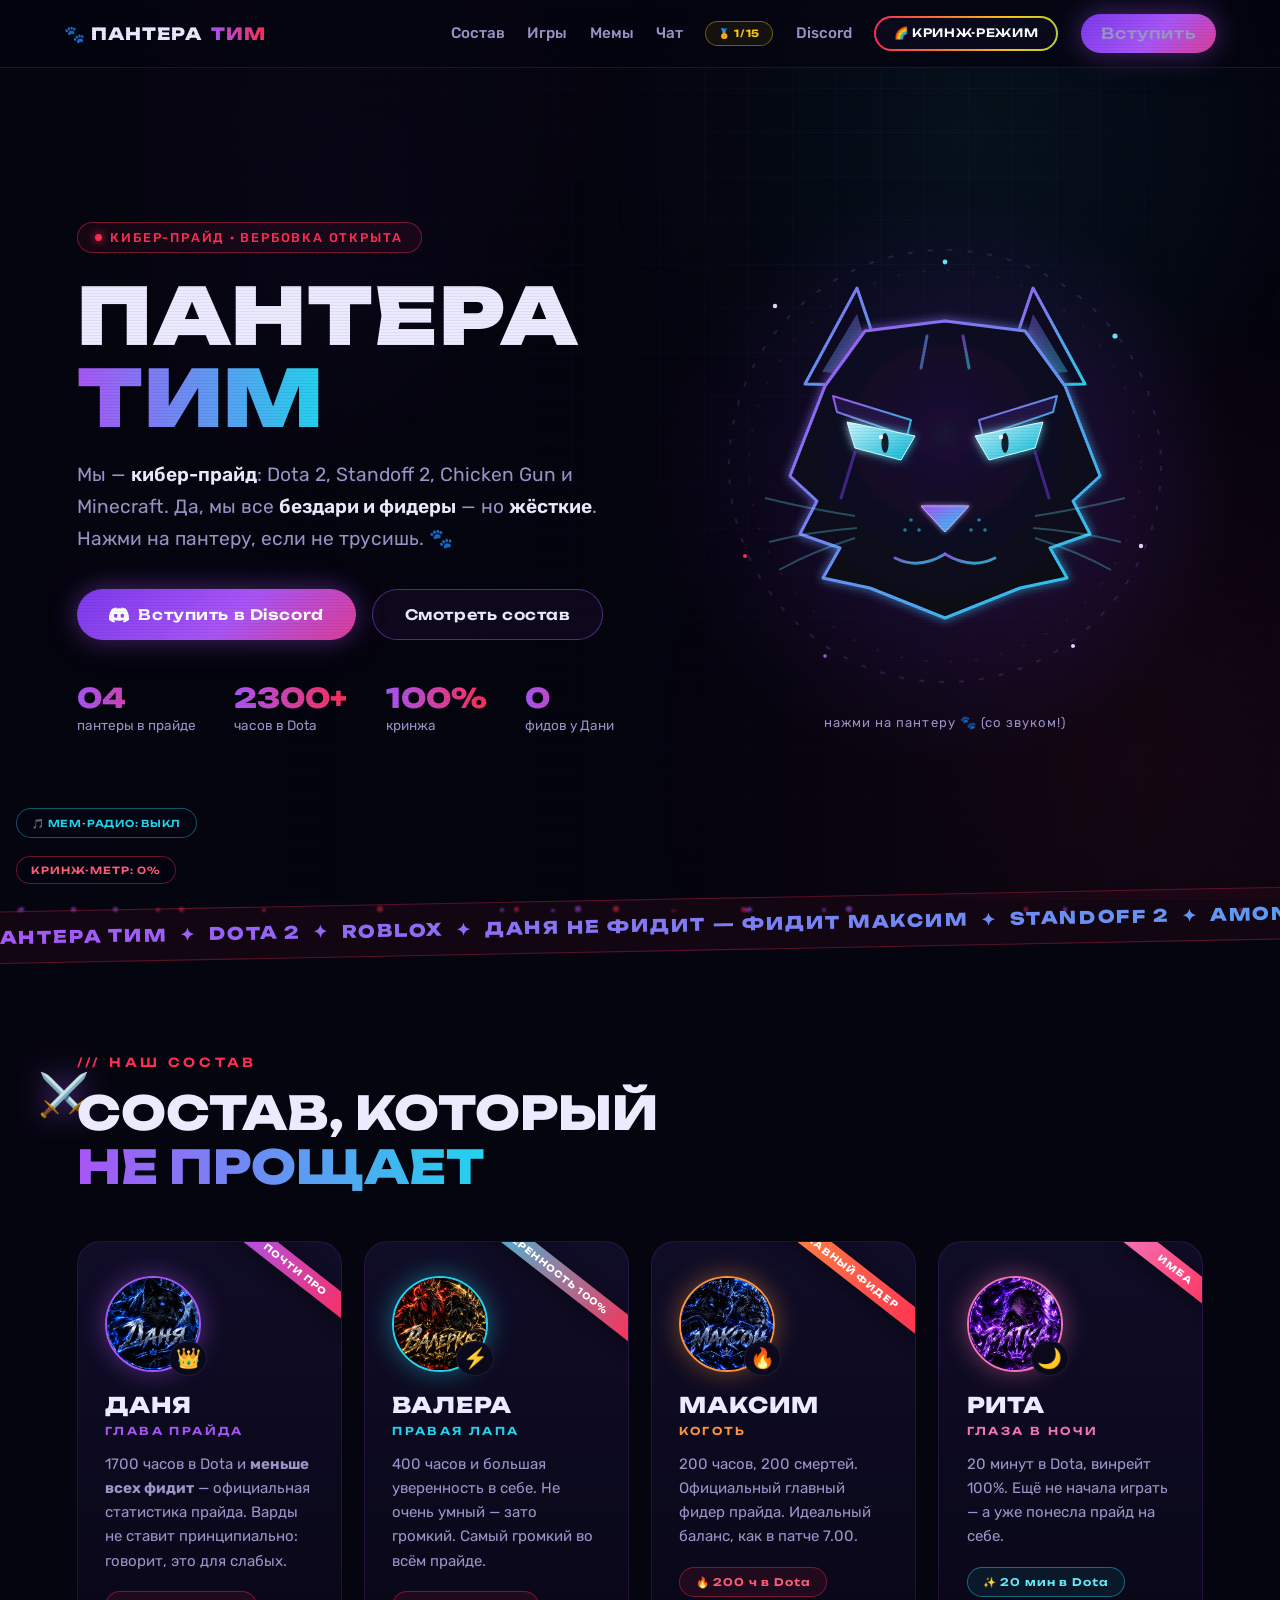
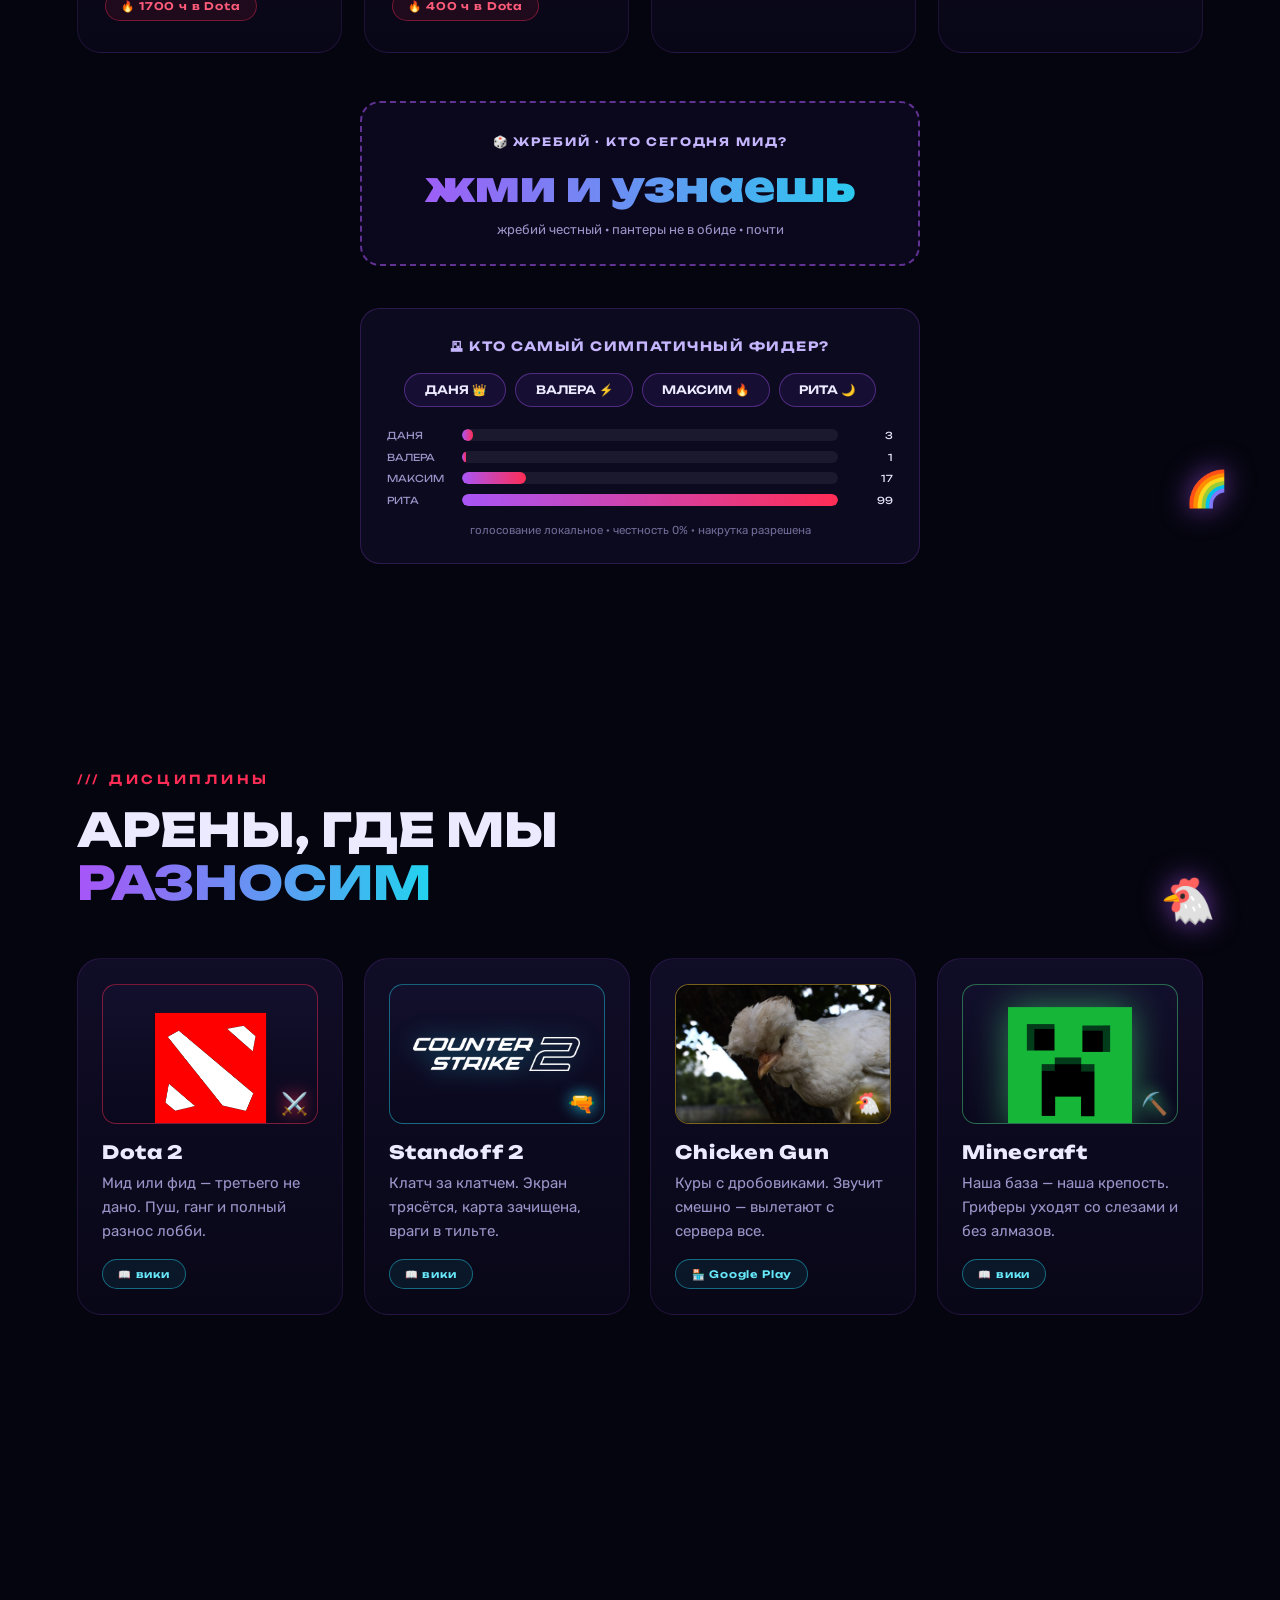
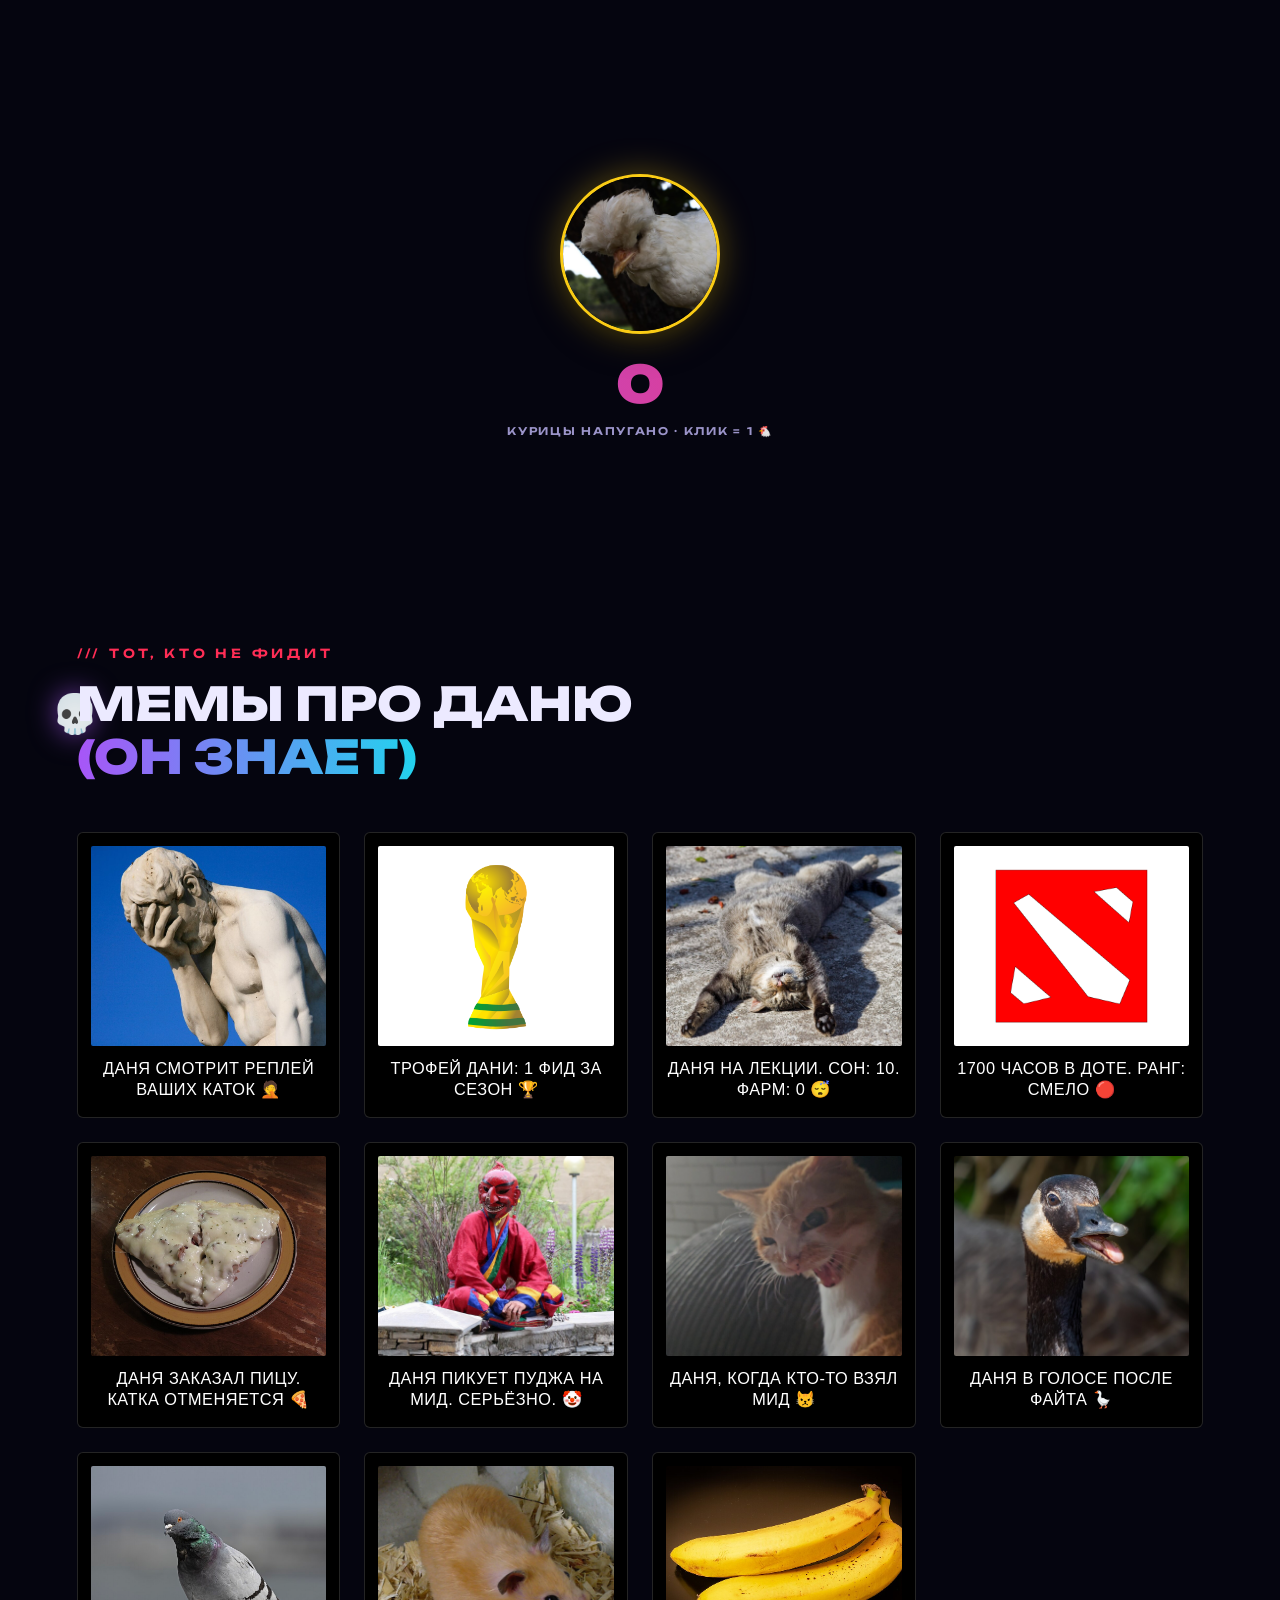
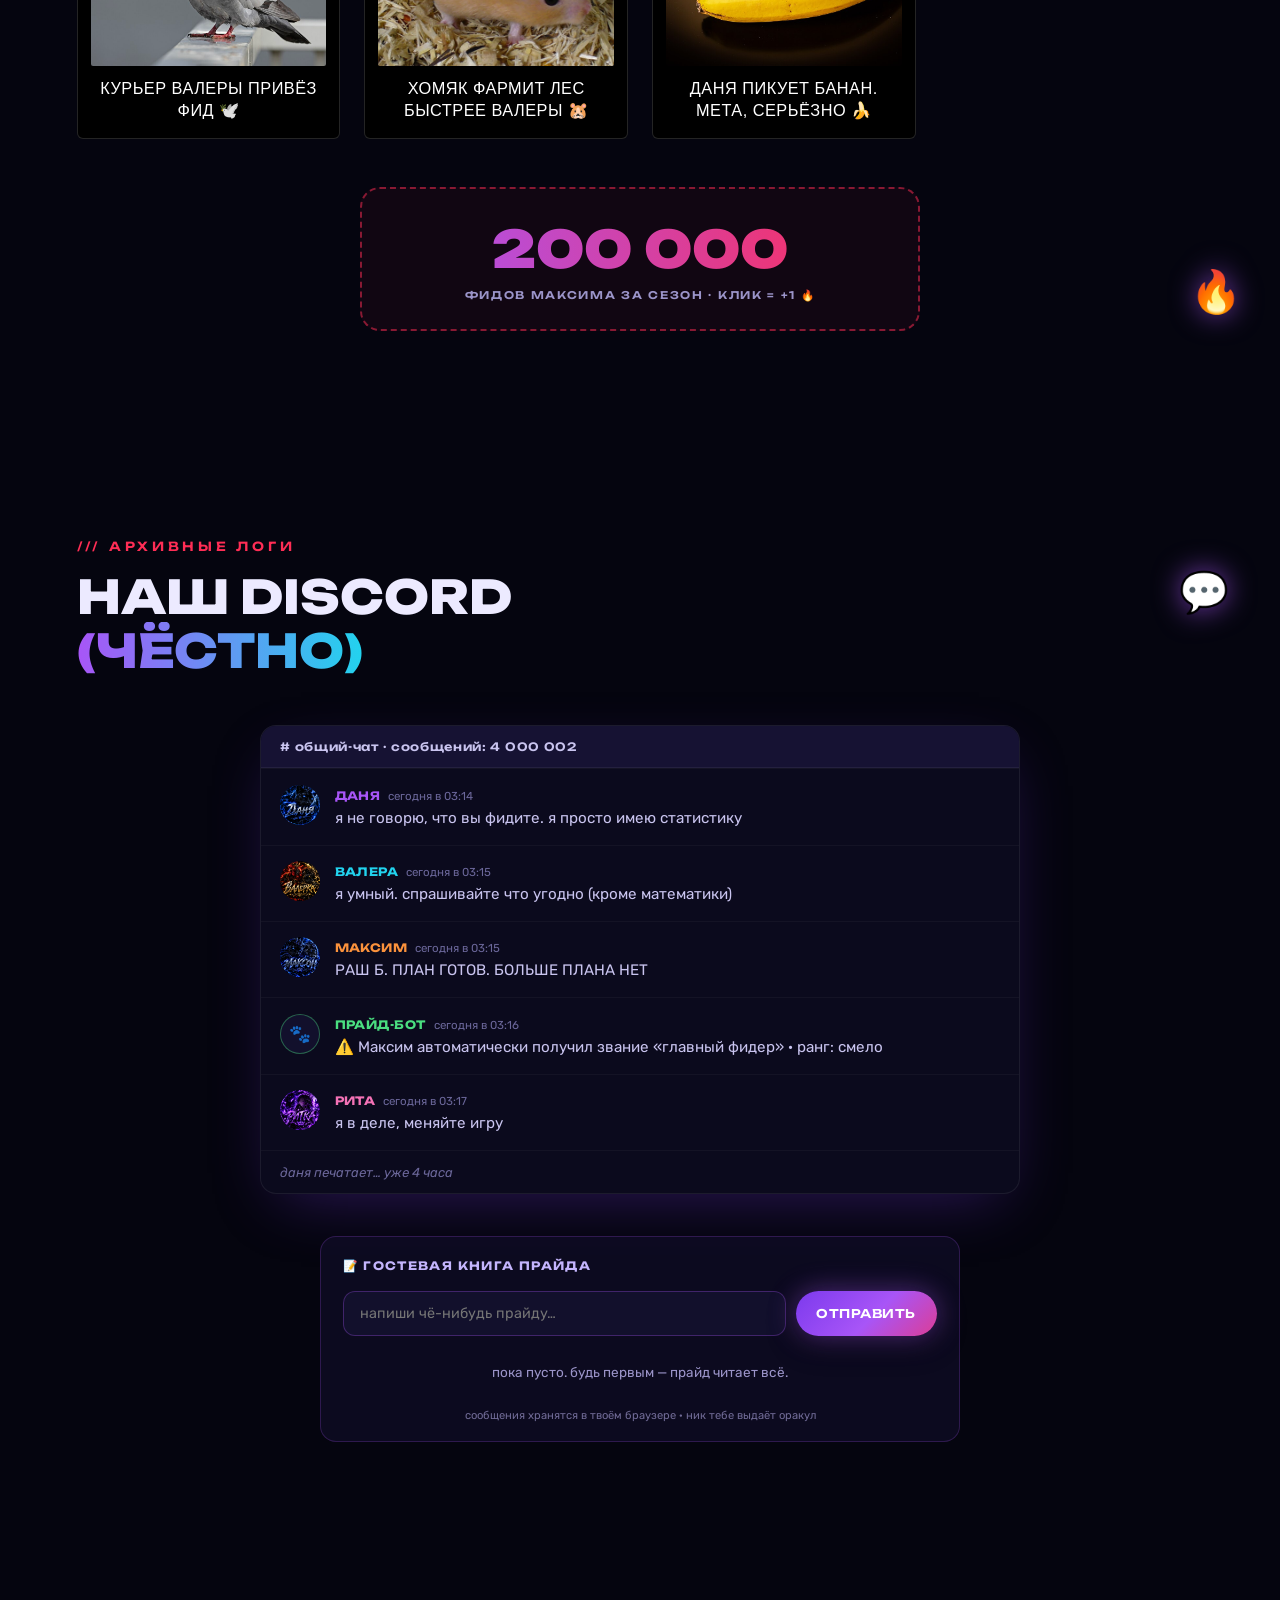
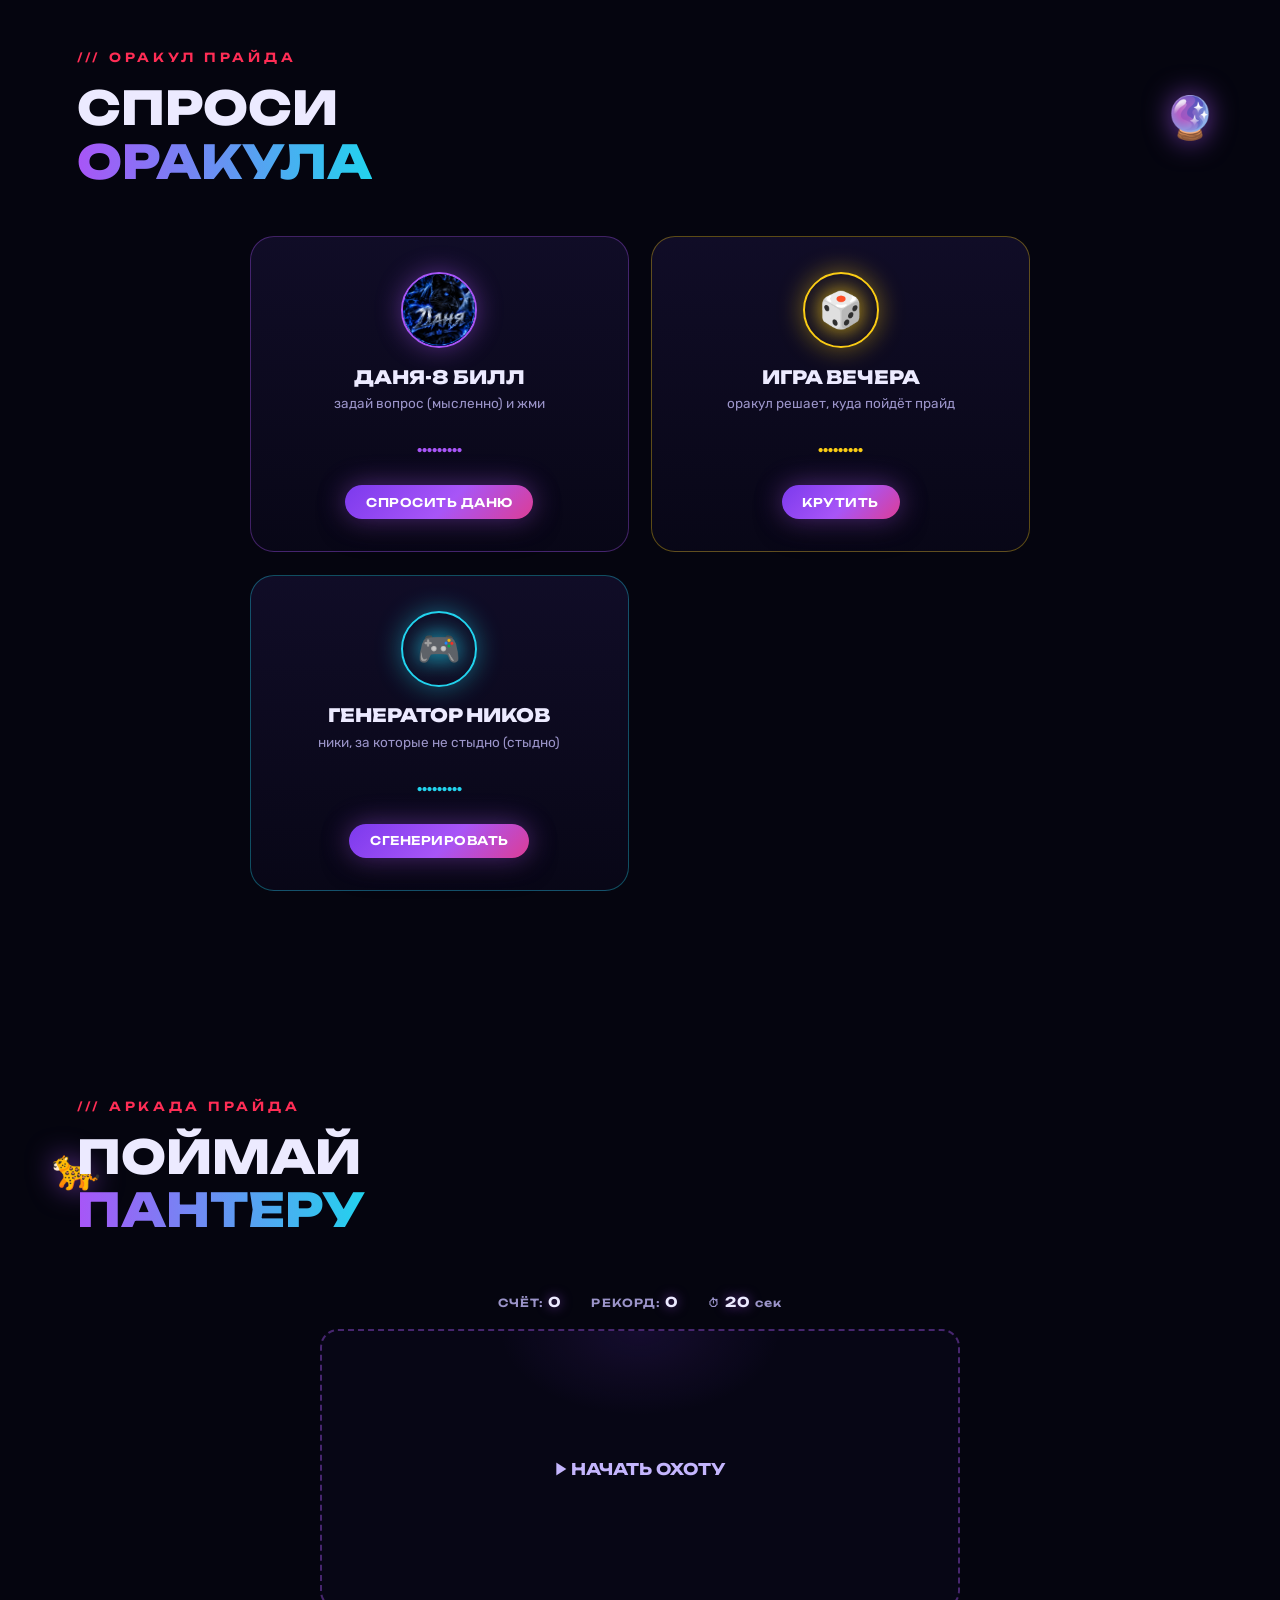
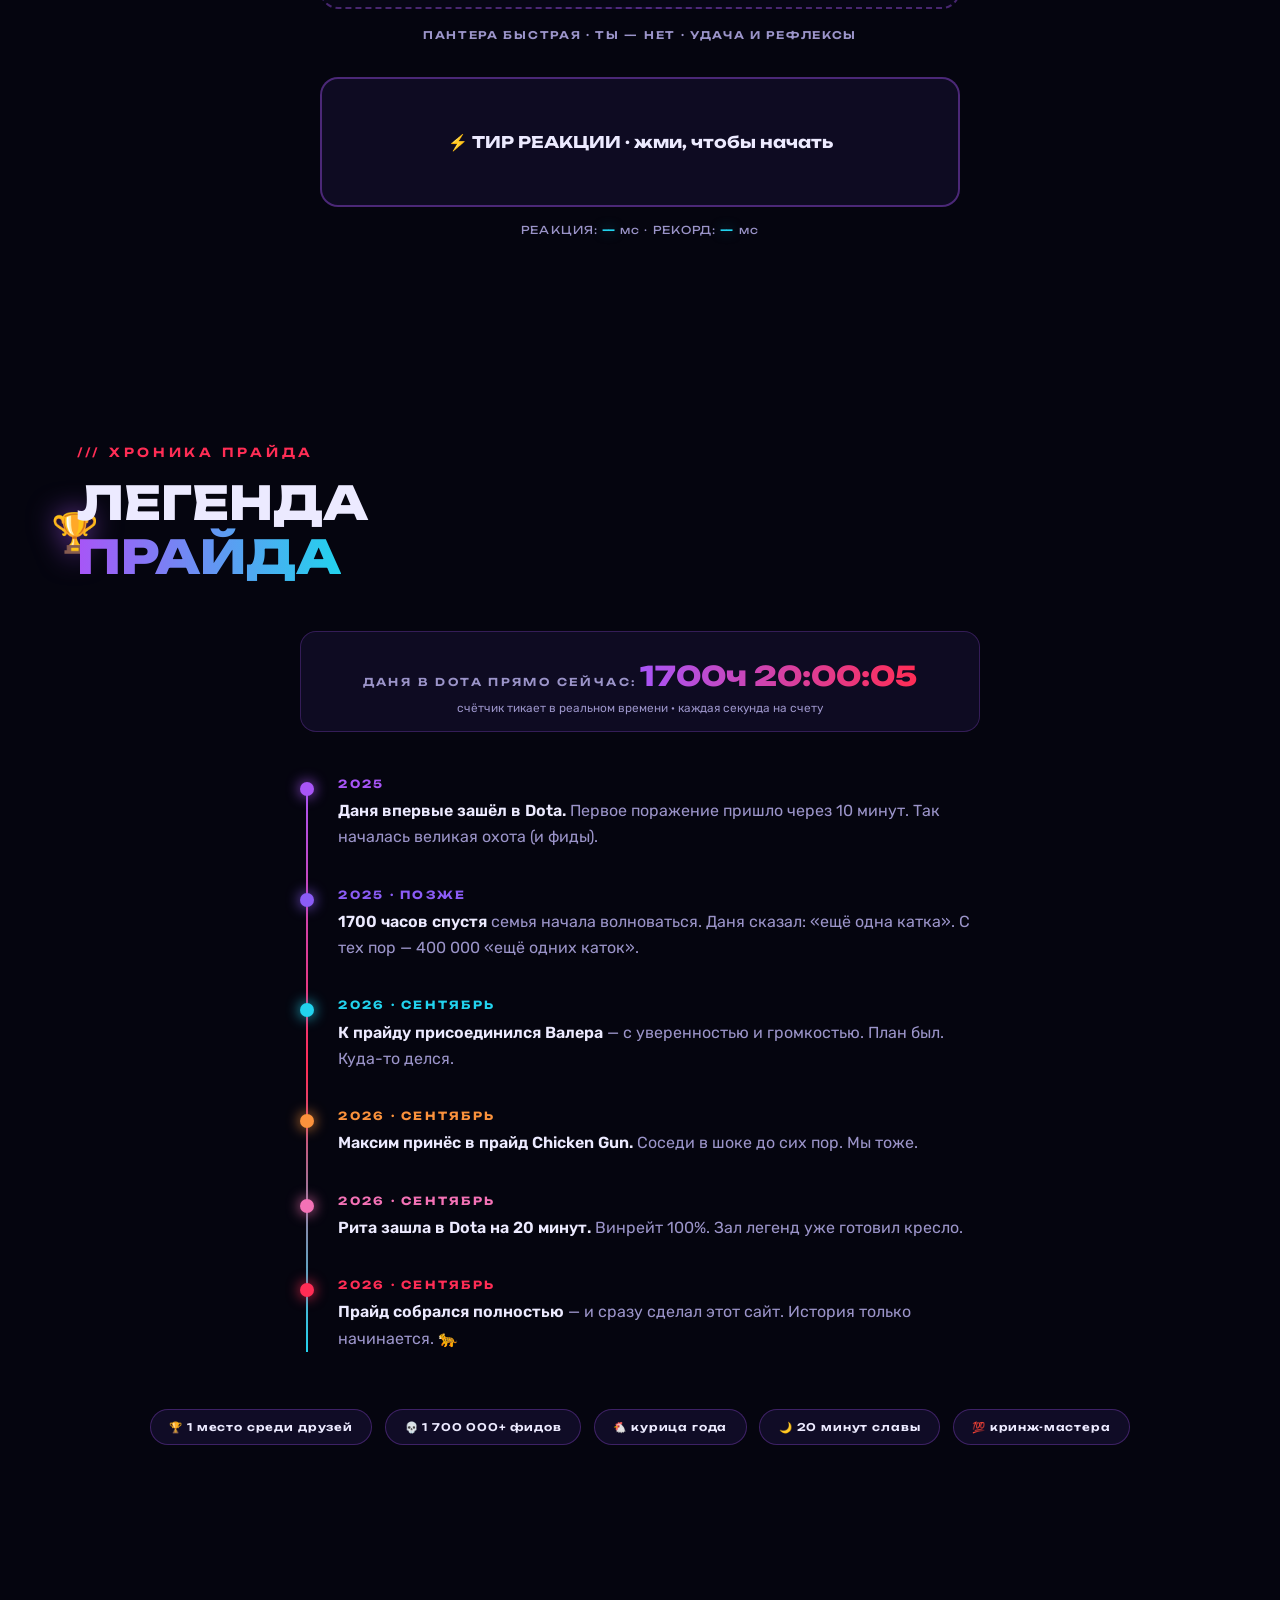
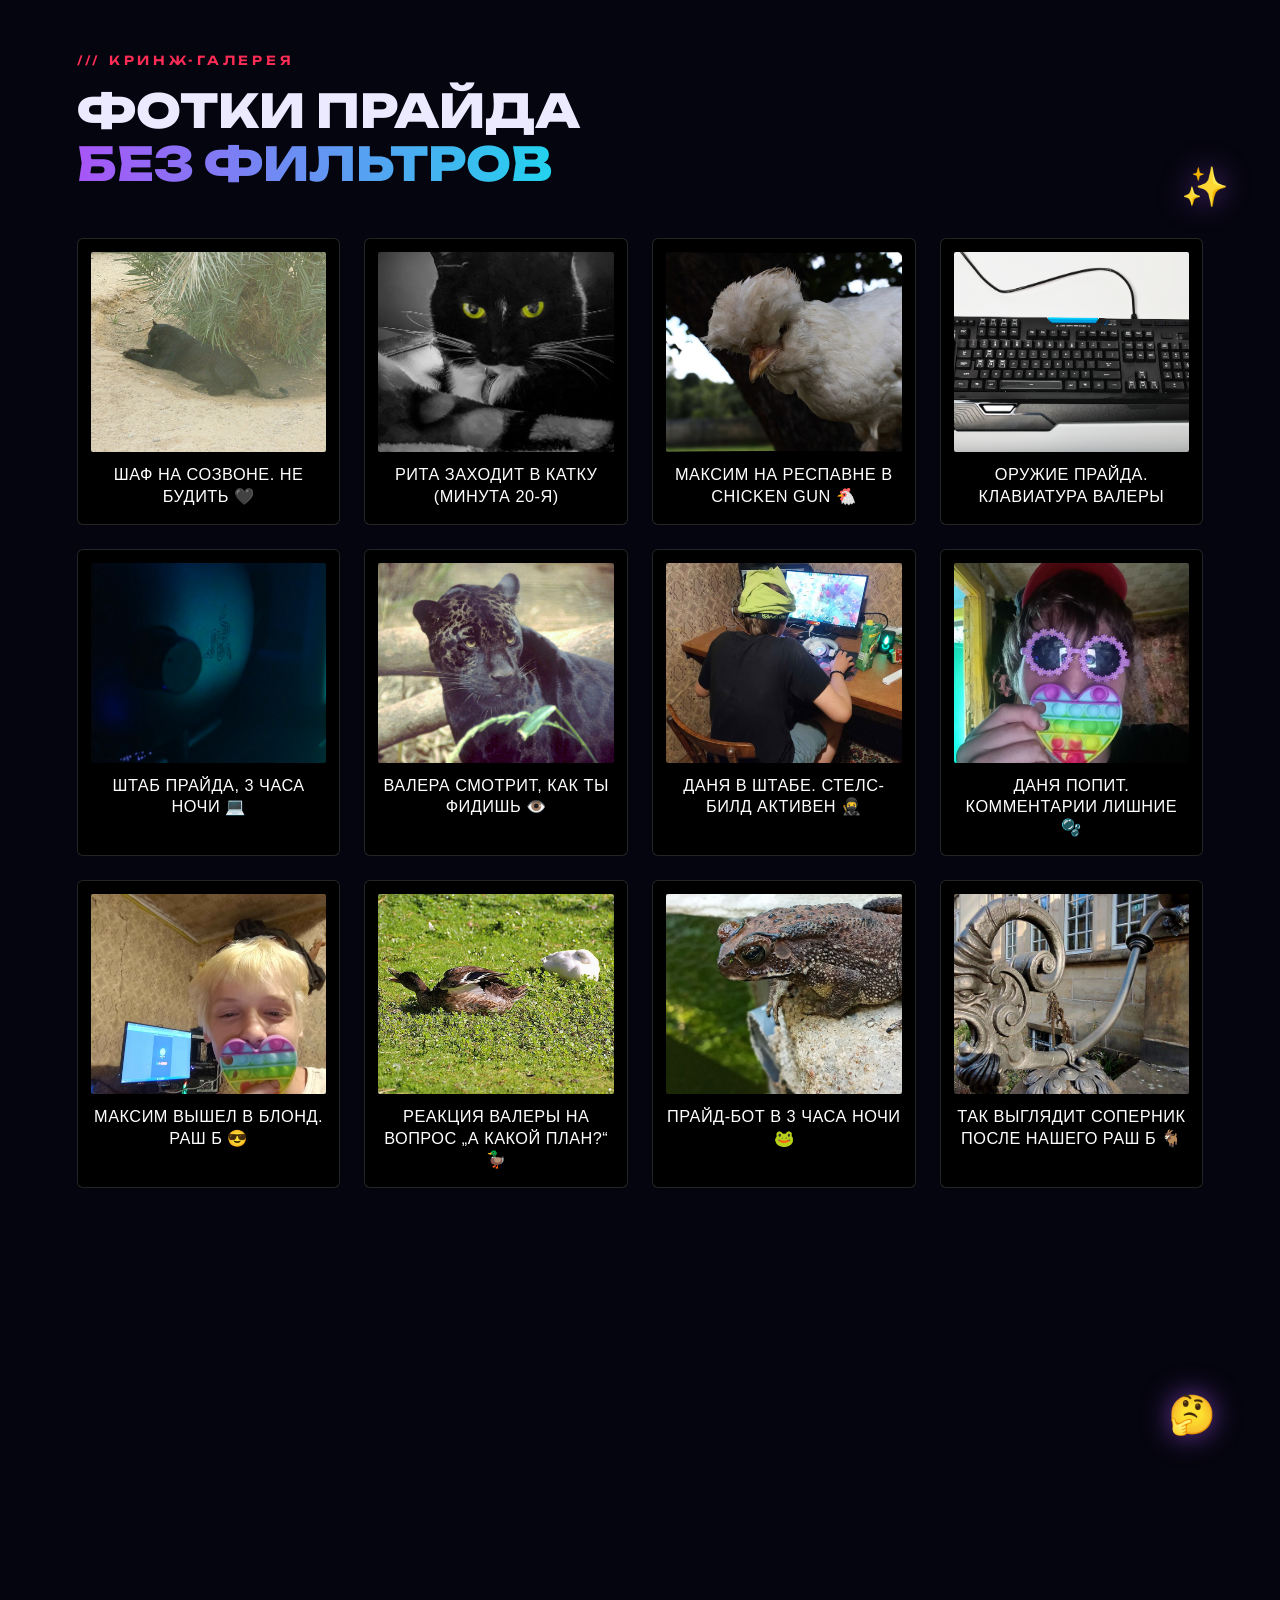
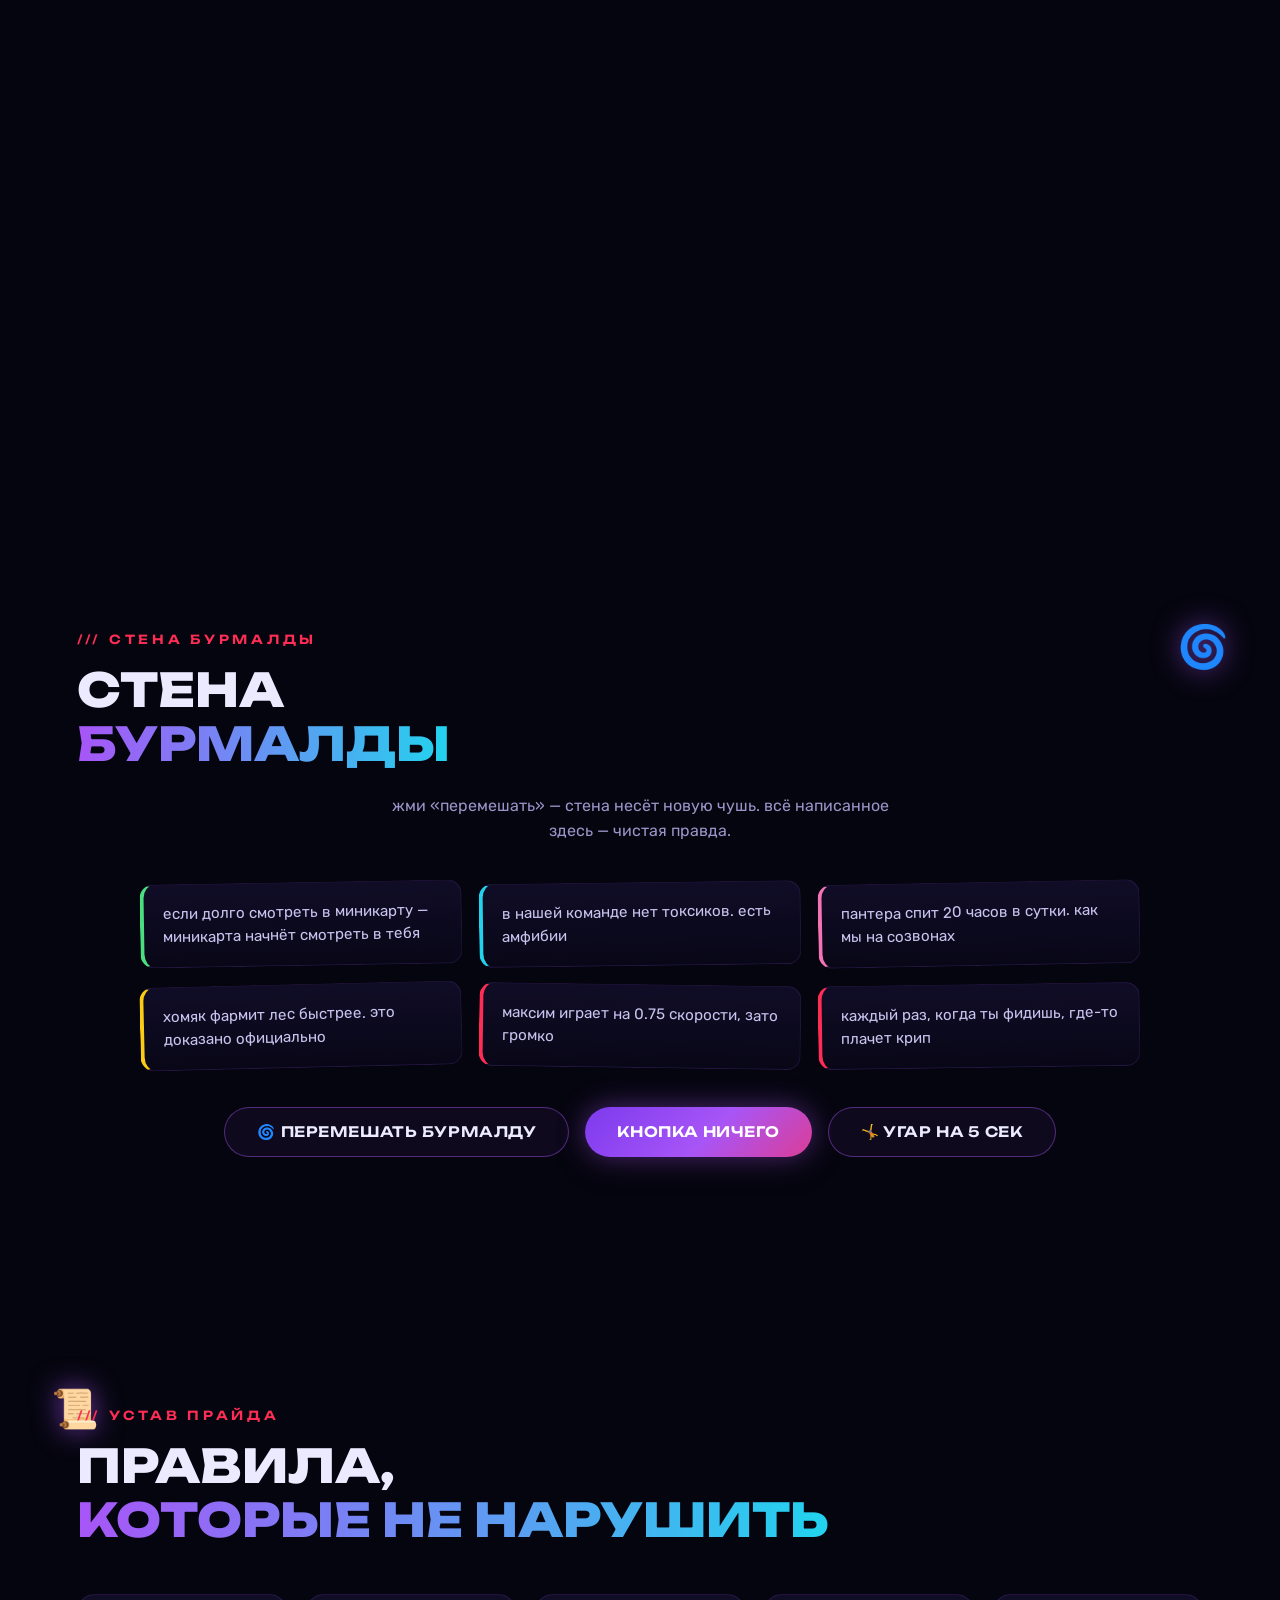
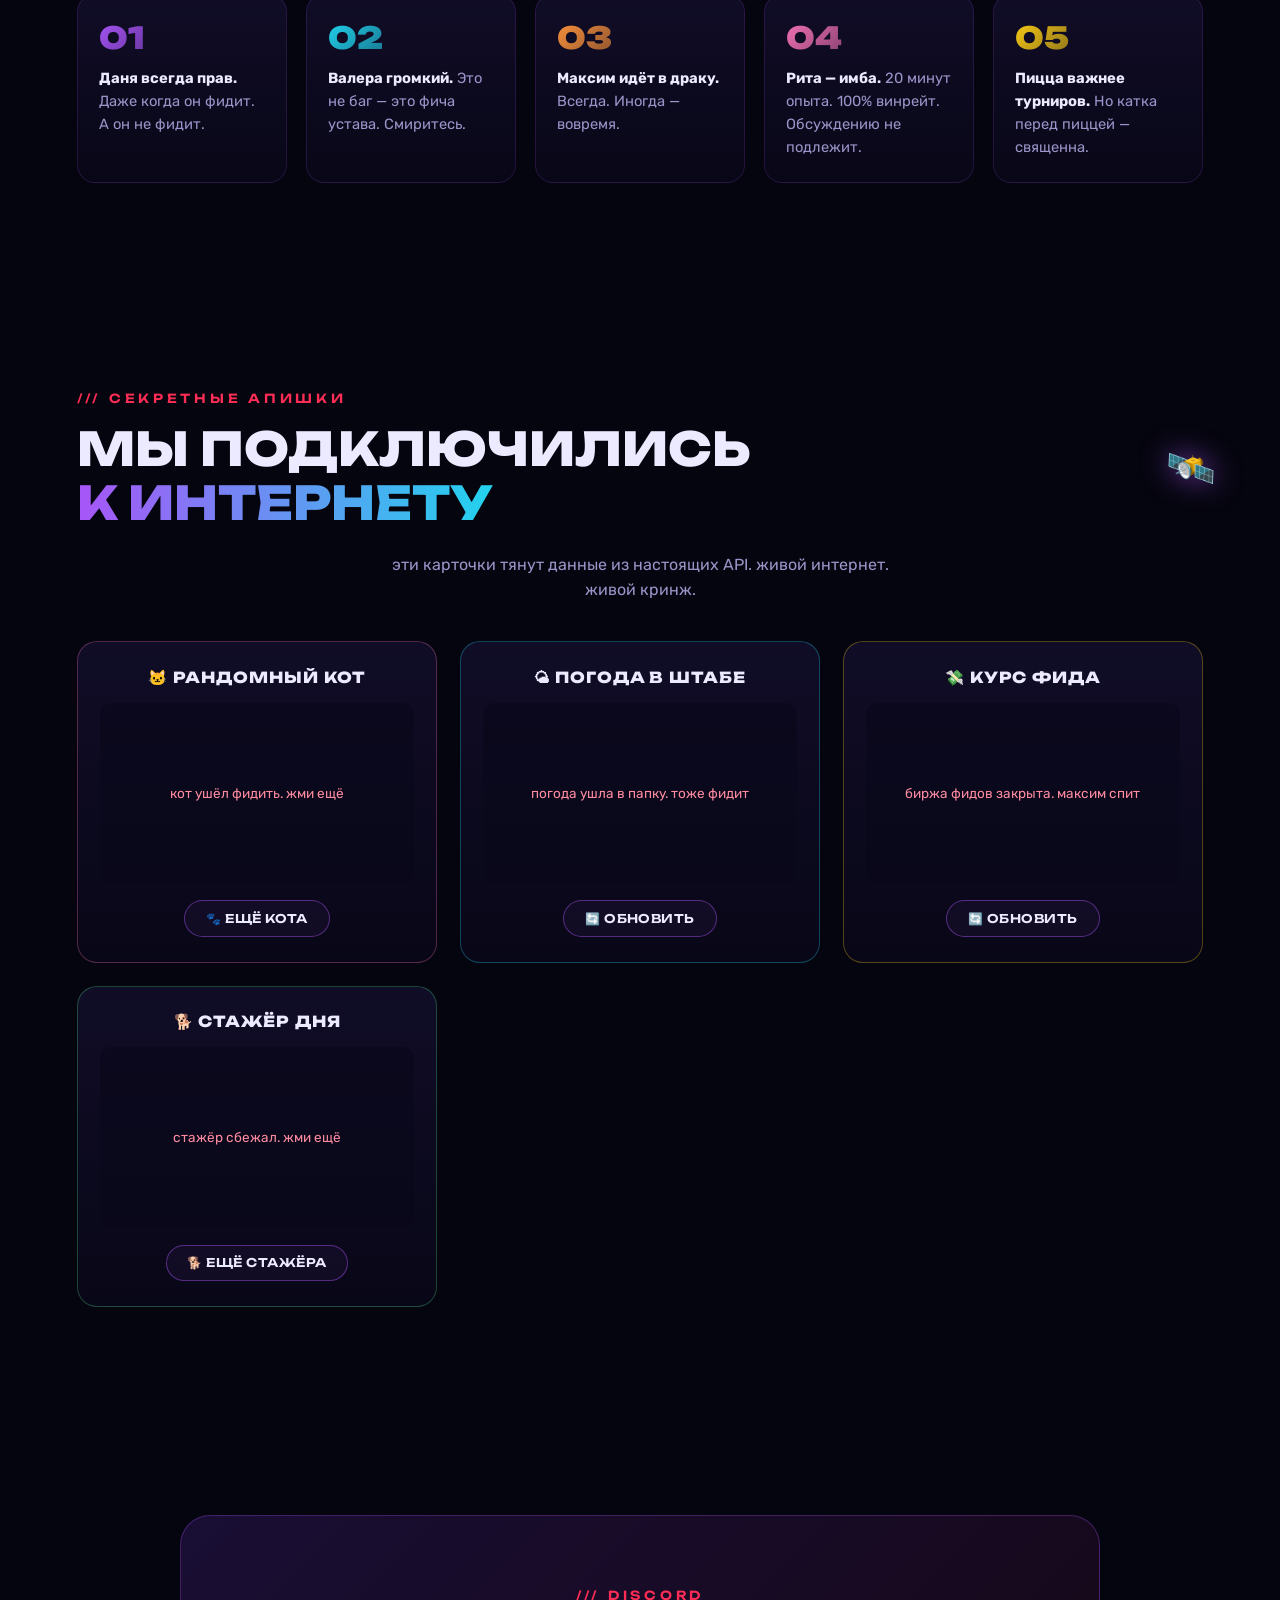
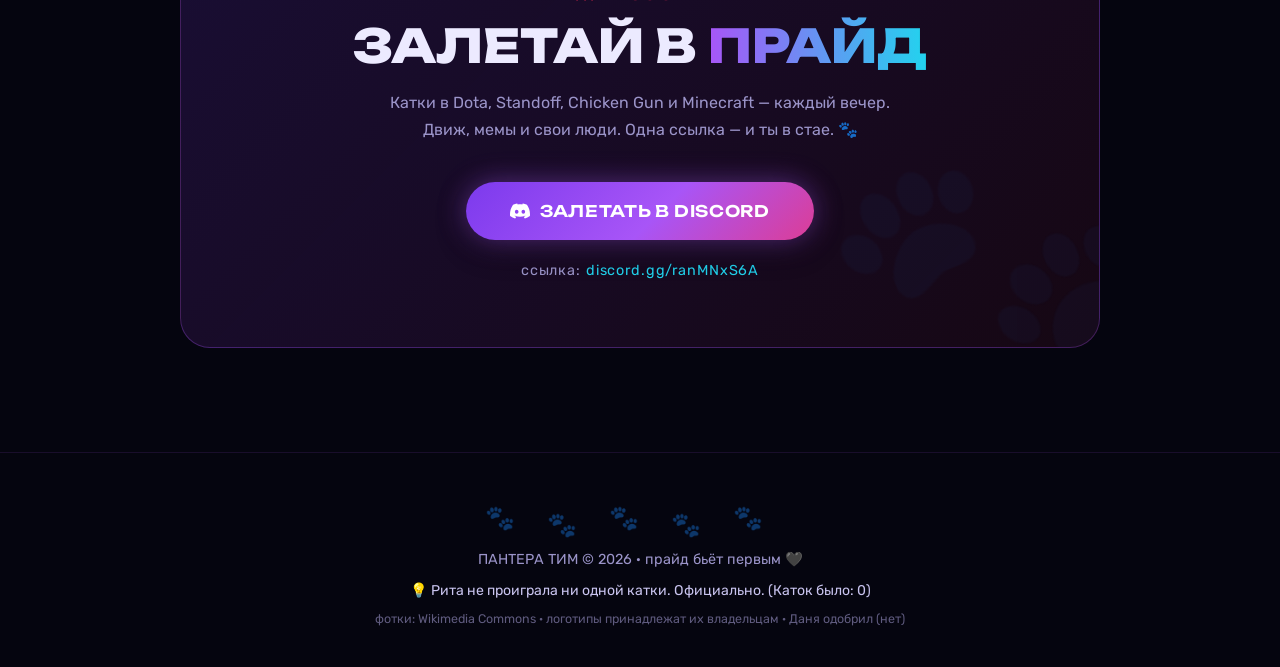
==== commit ca44af2c: "АПИШКИ ПРАЙДА: коты (cataas), погода (open-meteo), курс фида (er-api), стажёр дня (dog.ceo)" ====
--- a/index.html
+++ b/index.html
@@ -748,6 +748,39 @@
   </div>
 </section>
 
+<!-- ================= АПИШКИ ================= -->
+<section id="apis">
+  <span class="sticker" style="top:14%;right:5%;font-size:2.5rem;animation-delay:.4s" aria-hidden="true">🛰️</span>
+  <div class="section-inner">
+    <div class="kicker reveal">/// секретные апишки</div>
+    <h2 class="reveal" style="--d:.05s">МЫ ПОДКЛЮЧИЛИСЬ<br><span class="grad-text">К ИНТЕРНЕТУ</span></h2>
+    <p class="b-sub reveal" style="--d:.08s">эти карточки тянут данные из настоящих API. живой интернет. живой кринж.</p>
+
+    <div class="api-grid">
+      <div class="api-card reveal" style="--c:#f472b6;--d:.1s">
+        <h3>🐱 РАНДОМНЫЙ КОТ</h3>
+        <div class="api-body" id="catBox"><span class="api-load">ловим кота…</span></div>
+        <button class="btn btn-ghost btn-small" id="catBtn">🐾 ЕЩЁ КОТА</button>
+      </div>
+      <div class="api-card reveal" style="--c:#22d3ee;--d:.16s">
+        <h3>🌤 ПОГОДА В ШТАБЕ</h3>
+        <div class="api-body" id="weatherBox"><span class="api-load">смотрим в окно…</span></div>
+        <button class="btn btn-ghost btn-small" id="weatherBtn">🔄 ОБНОВИТЬ</button>
+      </div>
+      <div class="api-card reveal" style="--c:#facc15;--d:.22s">
+        <h3>💸 КУРС ФИДА</h3>
+        <div class="api-body" id="feedBox"><span class="api-load">звоним максиму…</span></div>
+        <button class="btn btn-ghost btn-small" id="feedBtn">🔄 ОБНОВИТЬ</button>
+      </div>
+      <div class="api-card reveal" style="--c:#4ade80;--d:.28s">
+        <h3>🐕 СТАЖЁР ДНЯ</h3>
+        <div class="api-body" id="dogBox"><span class="api-load">будим стажёра…</span></div>
+        <button class="btn btn-ghost btn-small" id="dogBtn">🐕 ЕЩЁ СТАЖЁРА</button>
+      </div>
+    </div>
+  </div>
+</section>
+
 <!-- ================= DISCORD ================= -->
 <section id="discord">
   <div class="cta-panel reveal">
--- a/css/style.css
+++ b/css/style.css
@@ -997,3 +997,37 @@
 .btn, .vote-btn, .music-btn, .to-top, .card, #panther, .gal img, .rc-zone, #dice, #feedCounter, .chicken-btn{
   cursor: url('data:image/svg+xml;utf8,<svg xmlns="http://www.w3.org/2000/svg" width="26" height="26" viewBox="0 0 26 26"><g fill="%23a855f7"><ellipse cx="7" cy="8" rx="2.6" ry="3.4"/><ellipse cx="13" cy="6.5" rx="2.6" ry="3.4"/><ellipse cx="19" cy="8" rx="2.6" ry="3.4"/><path d="M13 11c-3.8 0-7 2.8-7 6.2 0 1.6 1.2 2.8 2.8 2.8 1.4 0 2.6-.6 4.2-.6s2.8.6 4.2.6c1.6 0 2.8-1.2 2.8-2.8C20 13.8 16.8 11 13 11z"/></g></svg>') 13 13, pointer;
 }
+
+/* ---------- апишки ---------- */
+.api-grid{
+  display:grid;grid-template-columns:repeat(auto-fit,minmax(270px,1fr));
+  gap:1.4rem;
+}
+.api-card{
+  --c:var(--purple);
+  position:relative;text-align:center;
+  background:linear-gradient(180deg, rgba(21,16,48,.72), rgba(10,8,26,.72));
+  border:1px solid color-mix(in srgb, var(--c) 30%, transparent);
+  border-radius:20px;padding:1.6rem 1.4rem;
+  transition:transform .3s, border-color .3s, box-shadow .3s;
+}
+.api-card:hover{transform:translateY(-6px);border-color:var(--c);box-shadow:0 18px 50px -18px var(--c)}
+.api-card h3{
+  font-family:'Unbounded',sans-serif;font-size:.95rem;font-weight:800;
+  letter-spacing:.06em;margin-bottom:1rem;color:var(--text);
+}
+.api-body{
+  min-height:180px;display:grid;place-items:center;overflow:hidden;
+  margin-bottom:1.1rem;border-radius:12px;background:rgba(10,8,26,.55);
+  padding:.8rem;
+}
+.api-img{max-width:100%;max-height:180px;border-radius:12px;object-fit:cover}
+.api-load{color:var(--muted);font-size:.82rem;animation:blink 1.2s infinite}
+.api-err{color:#ff8ba0;font-size:.85rem}
+.api-big{
+  font-family:'Unbounded',sans-serif;font-weight:900;font-size:1.7rem;
+  background:linear-gradient(90deg,var(--c),#fff);
+  -webkit-background-clip:text;background-clip:text;-webkit-text-fill-color:transparent;
+}
+.api-note{font-size:.74rem;color:var(--muted);margin-top:.5rem}
+.api-emoji{font-size:3rem}
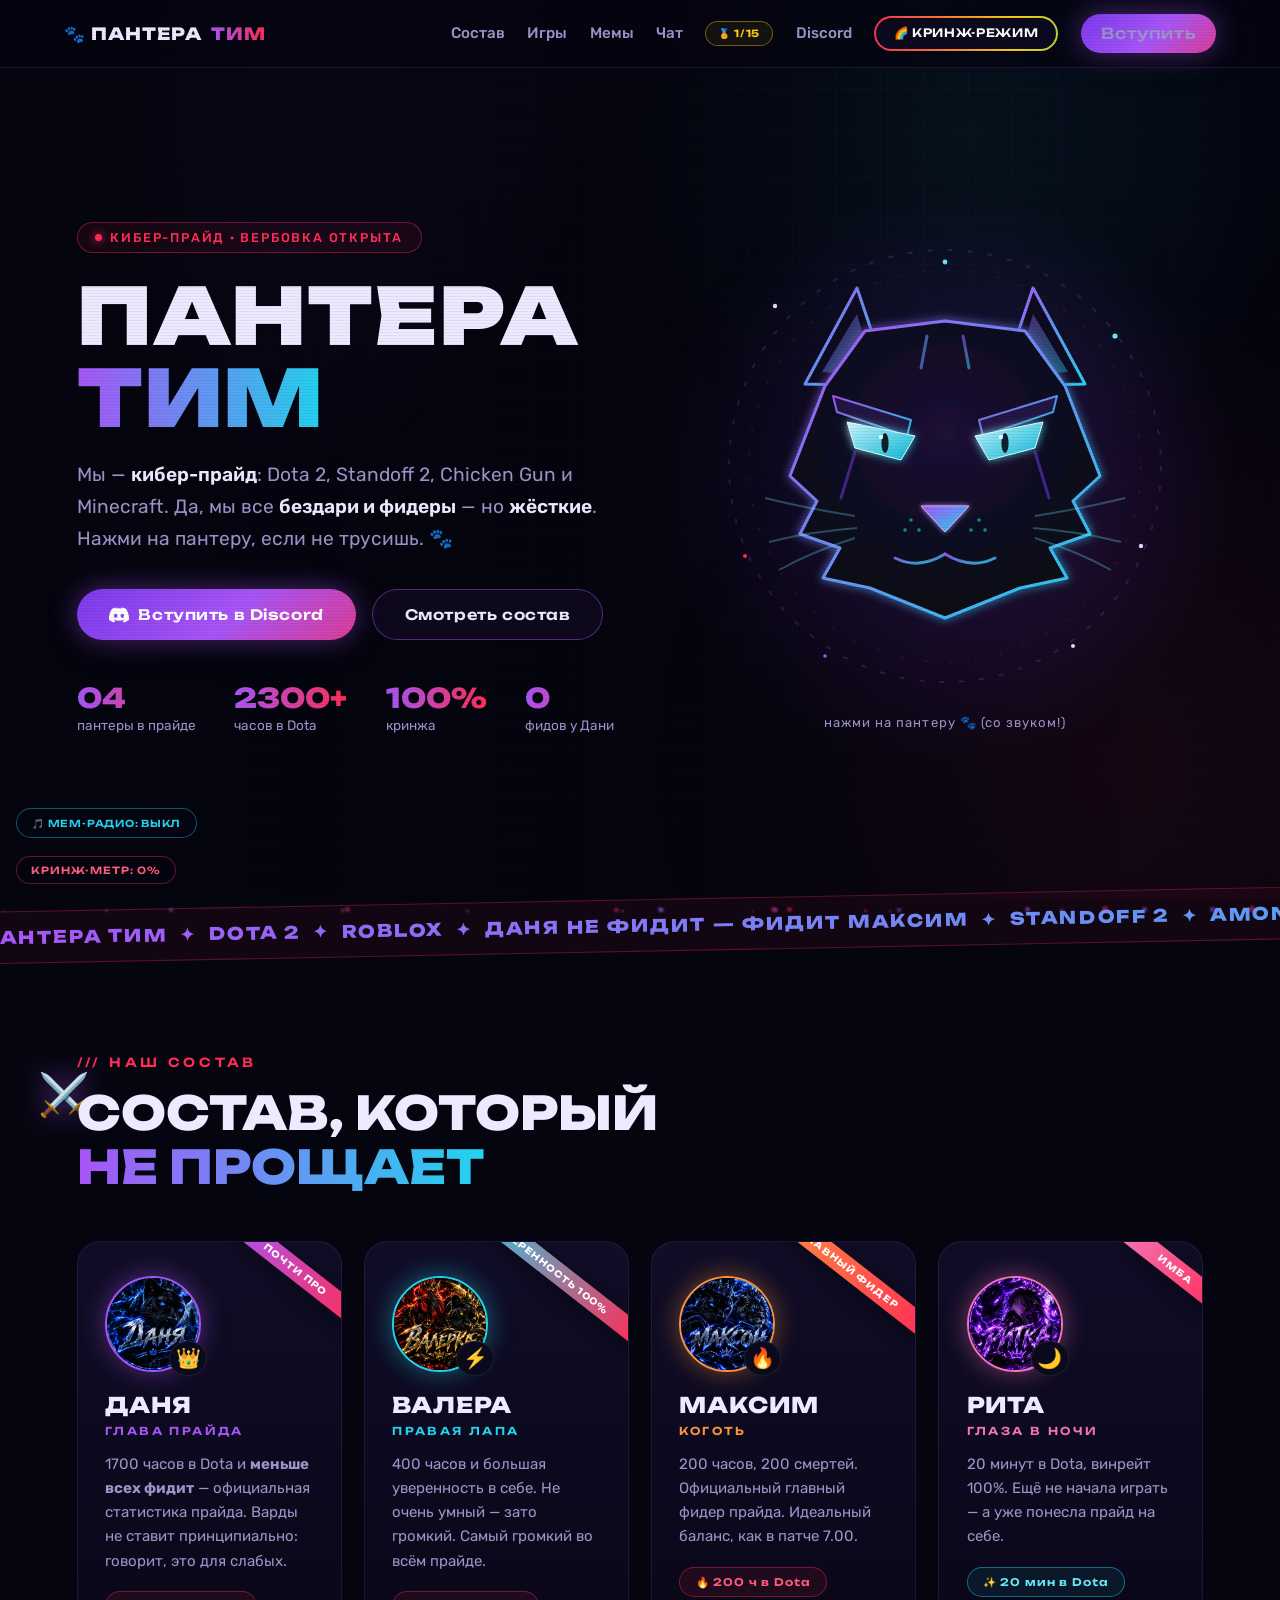
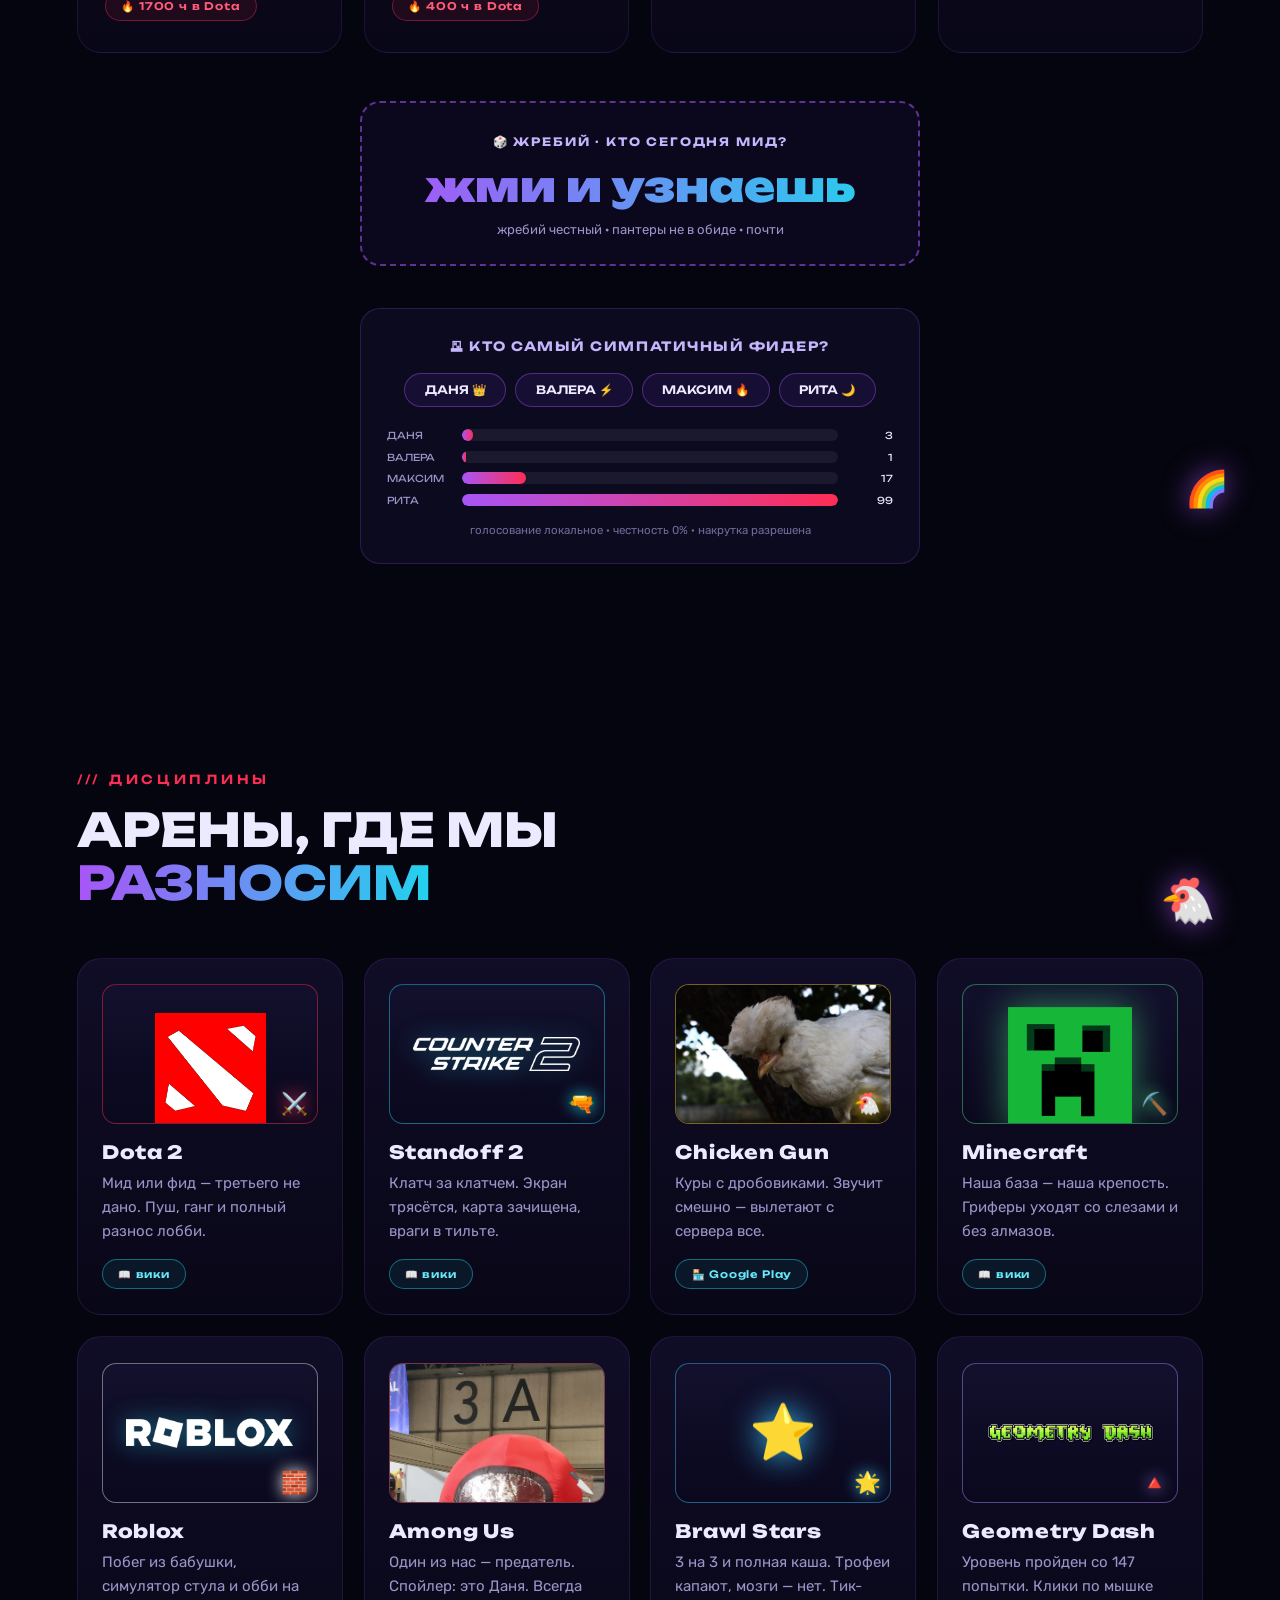
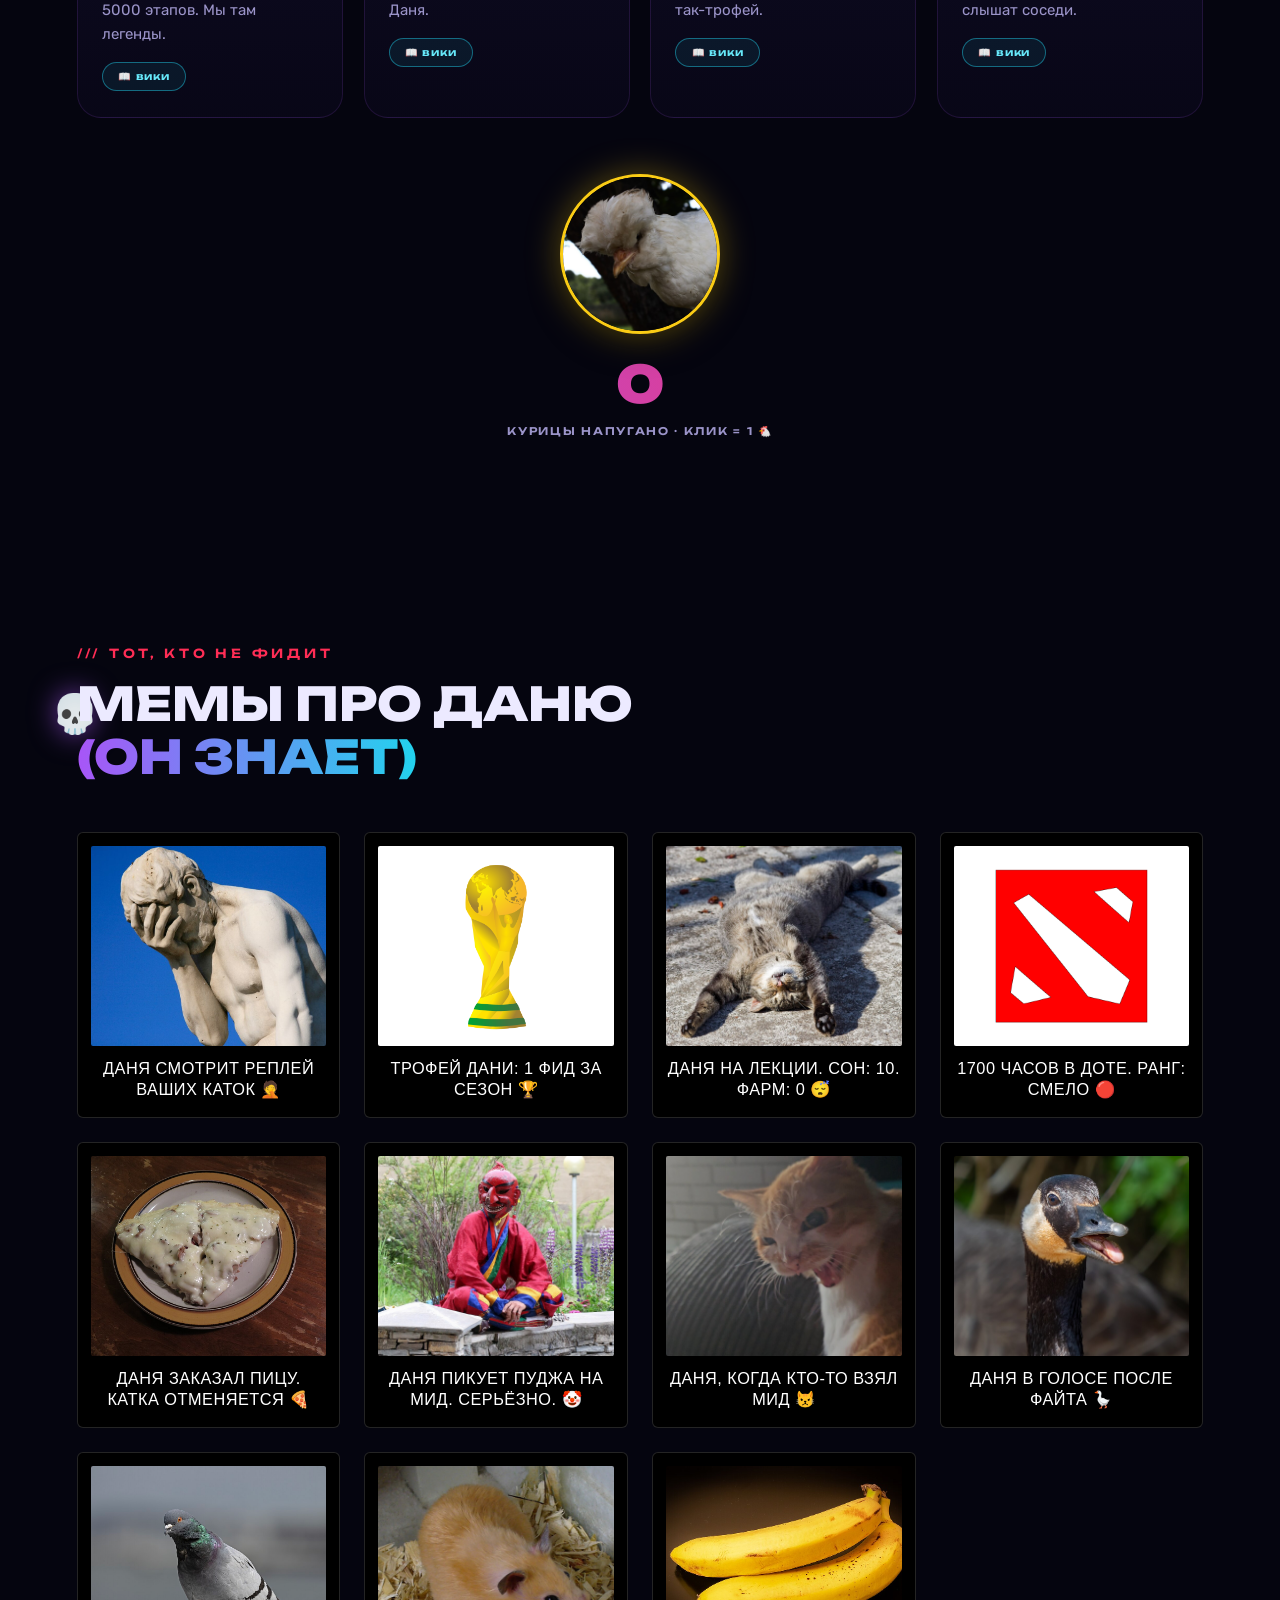
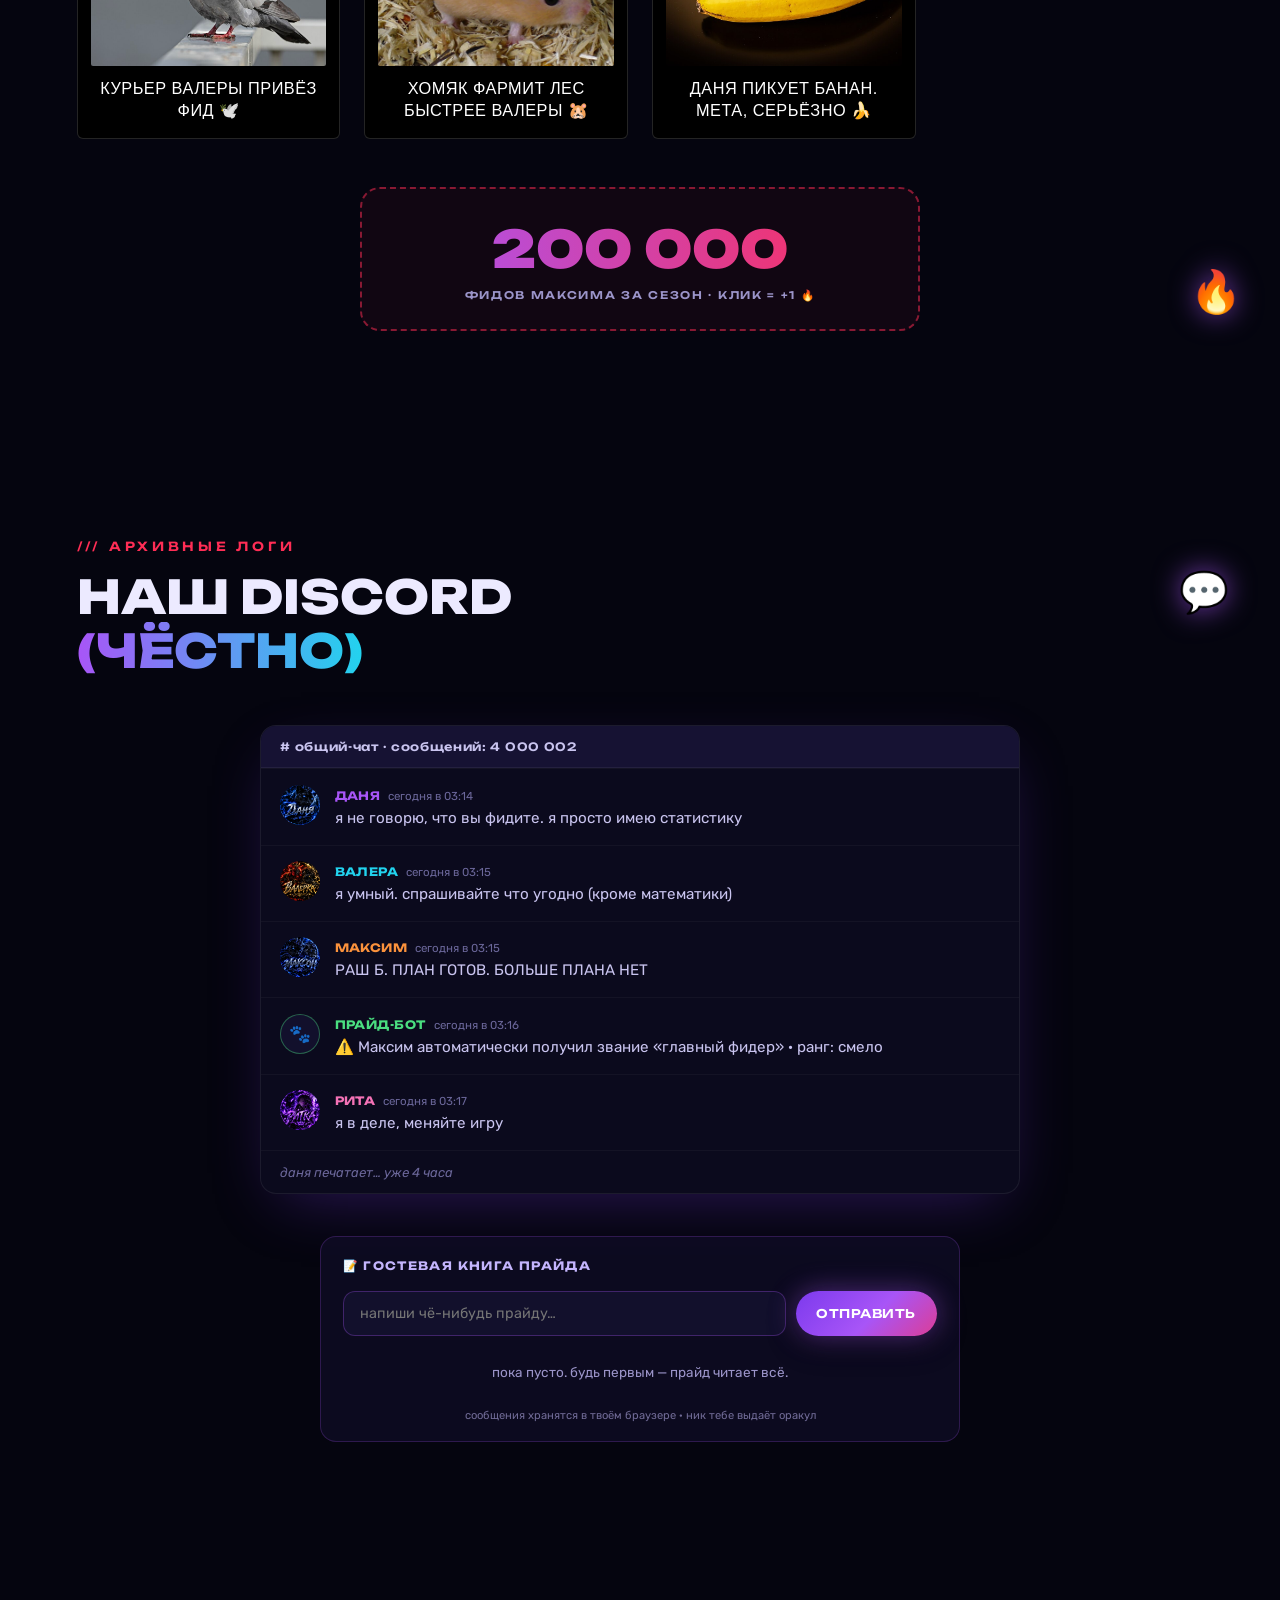
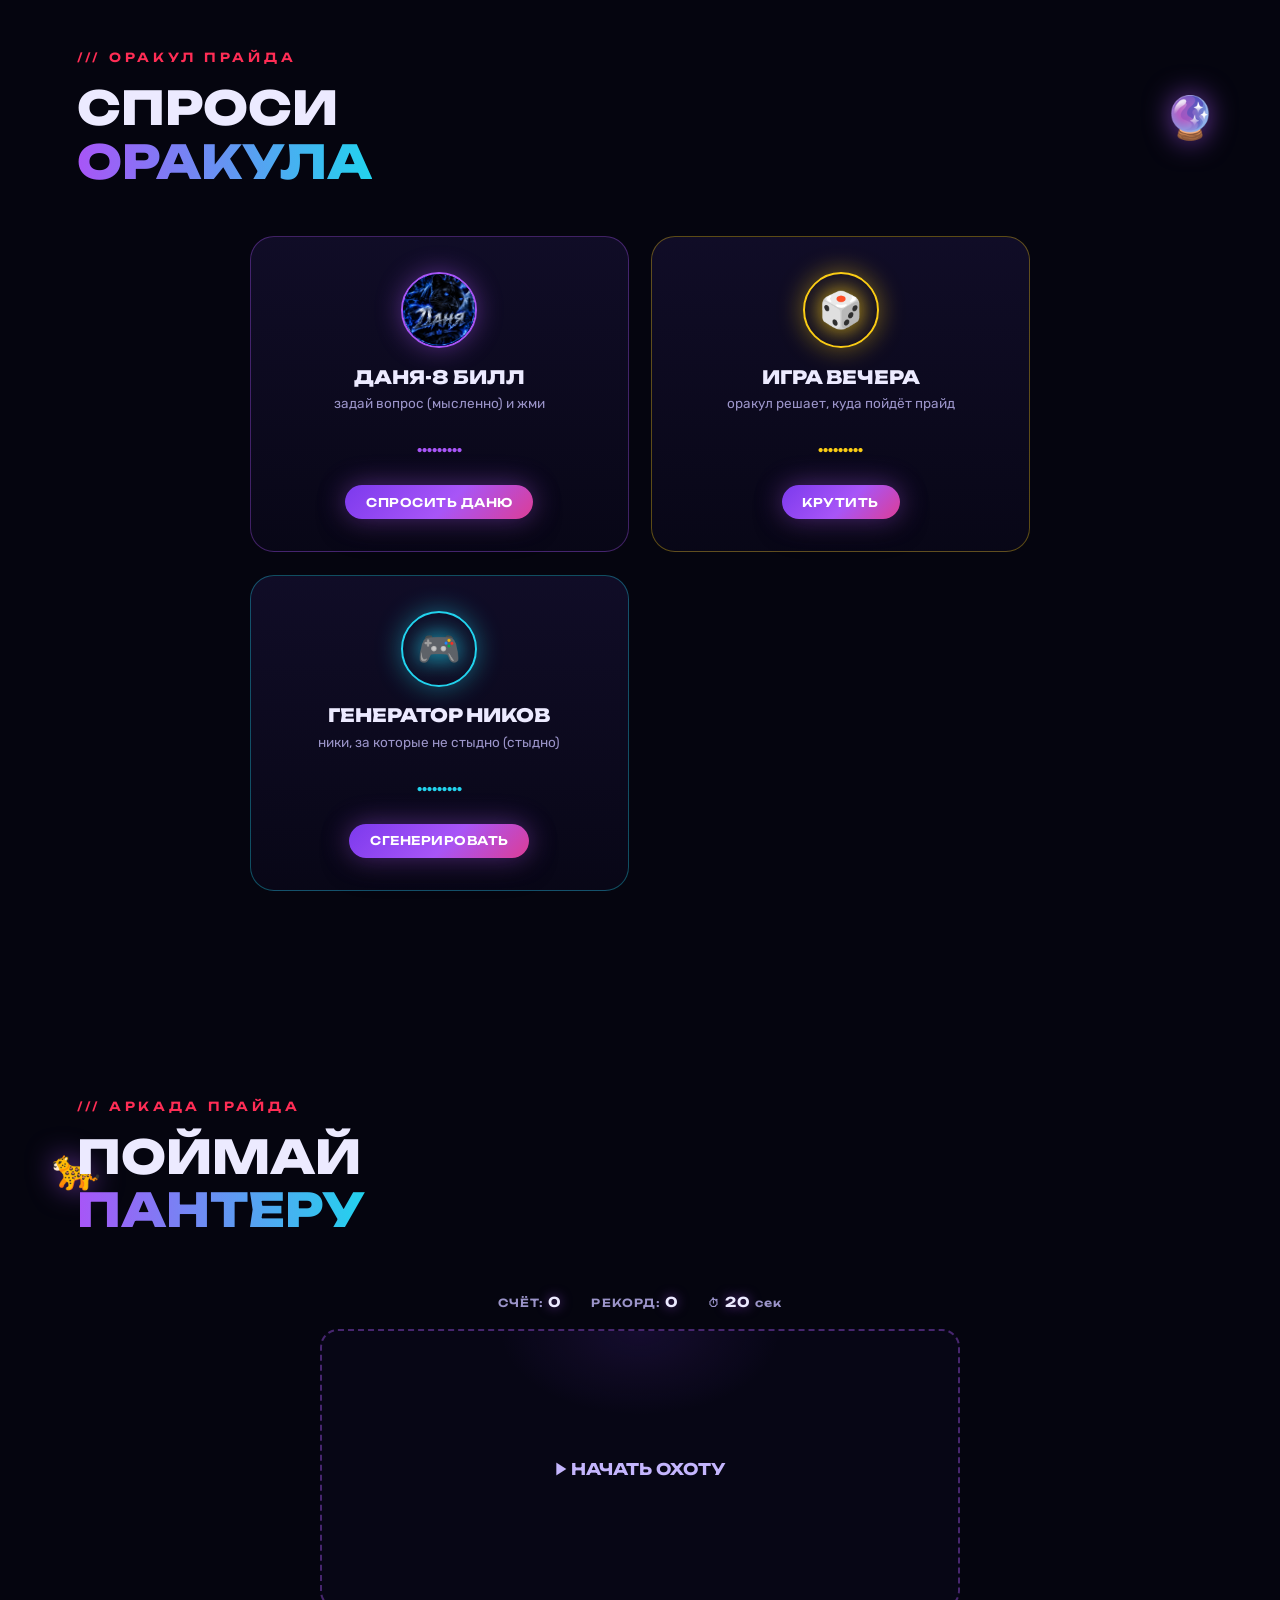
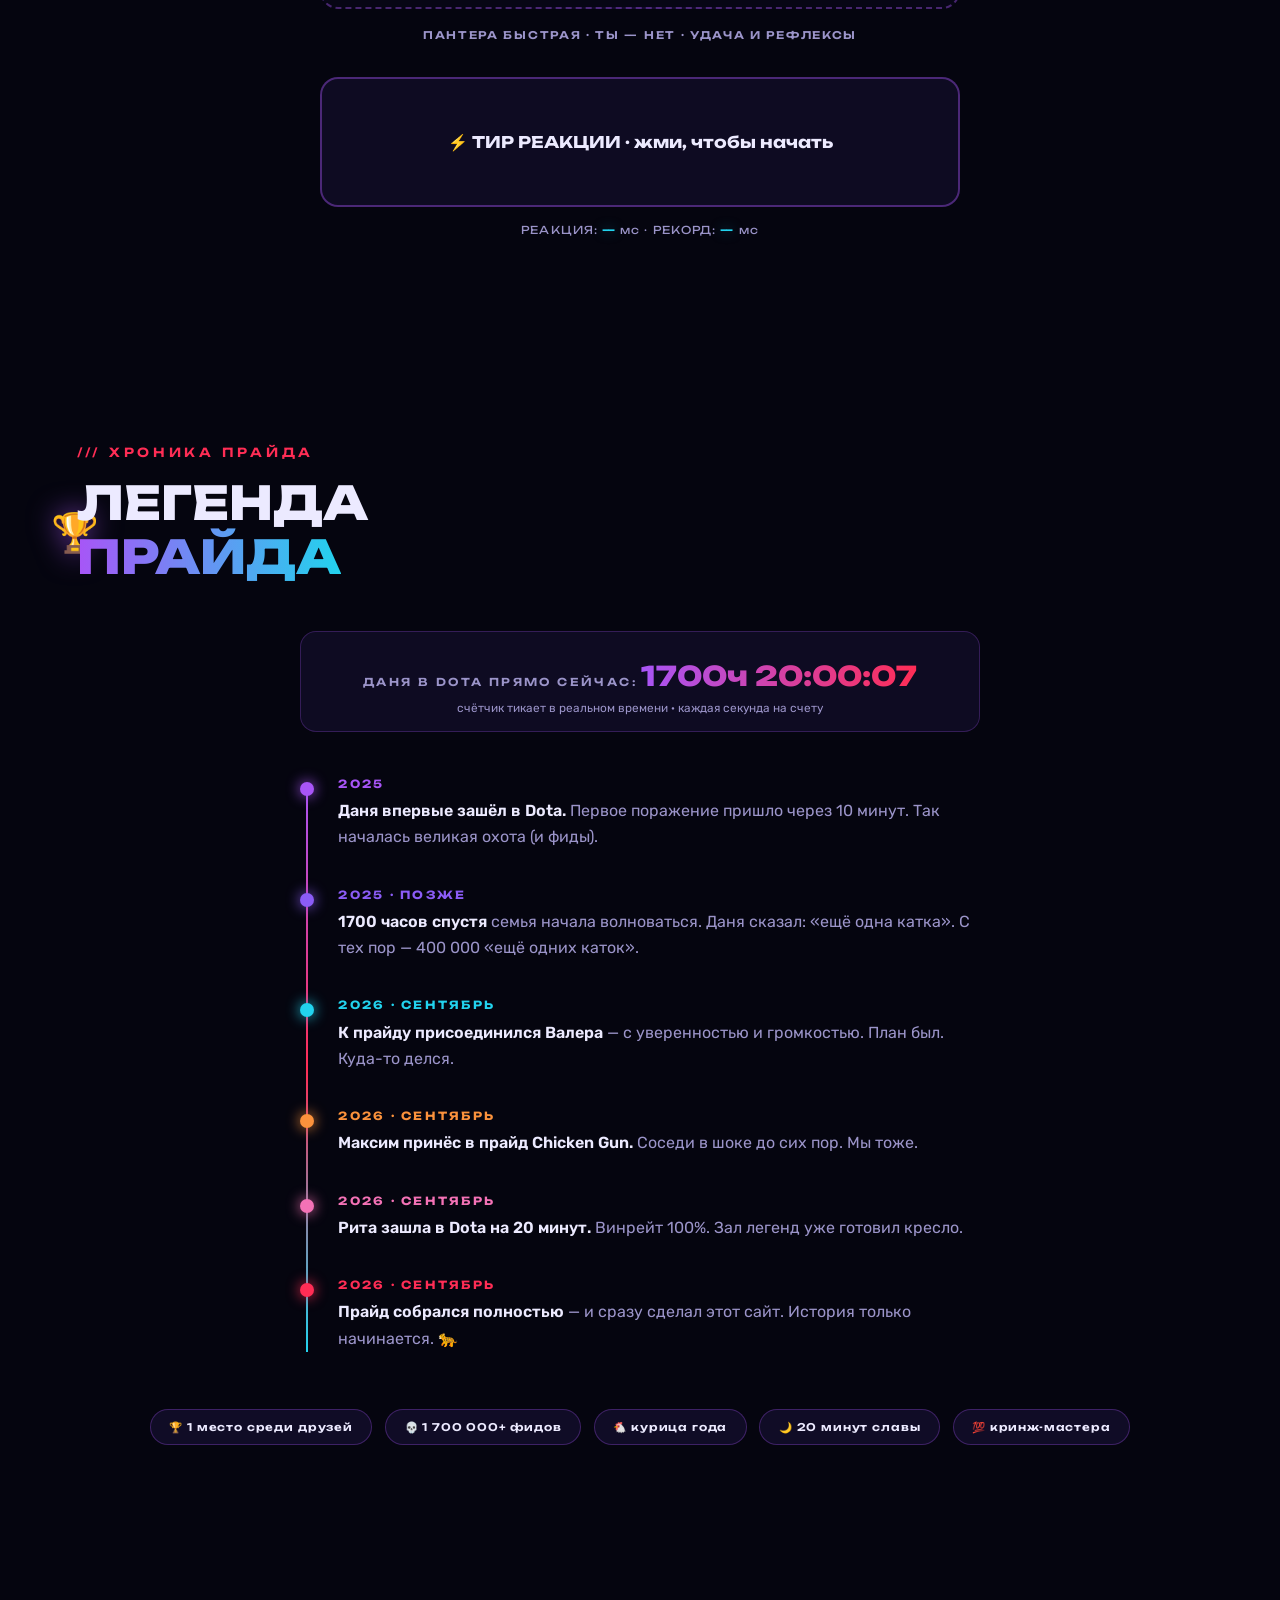
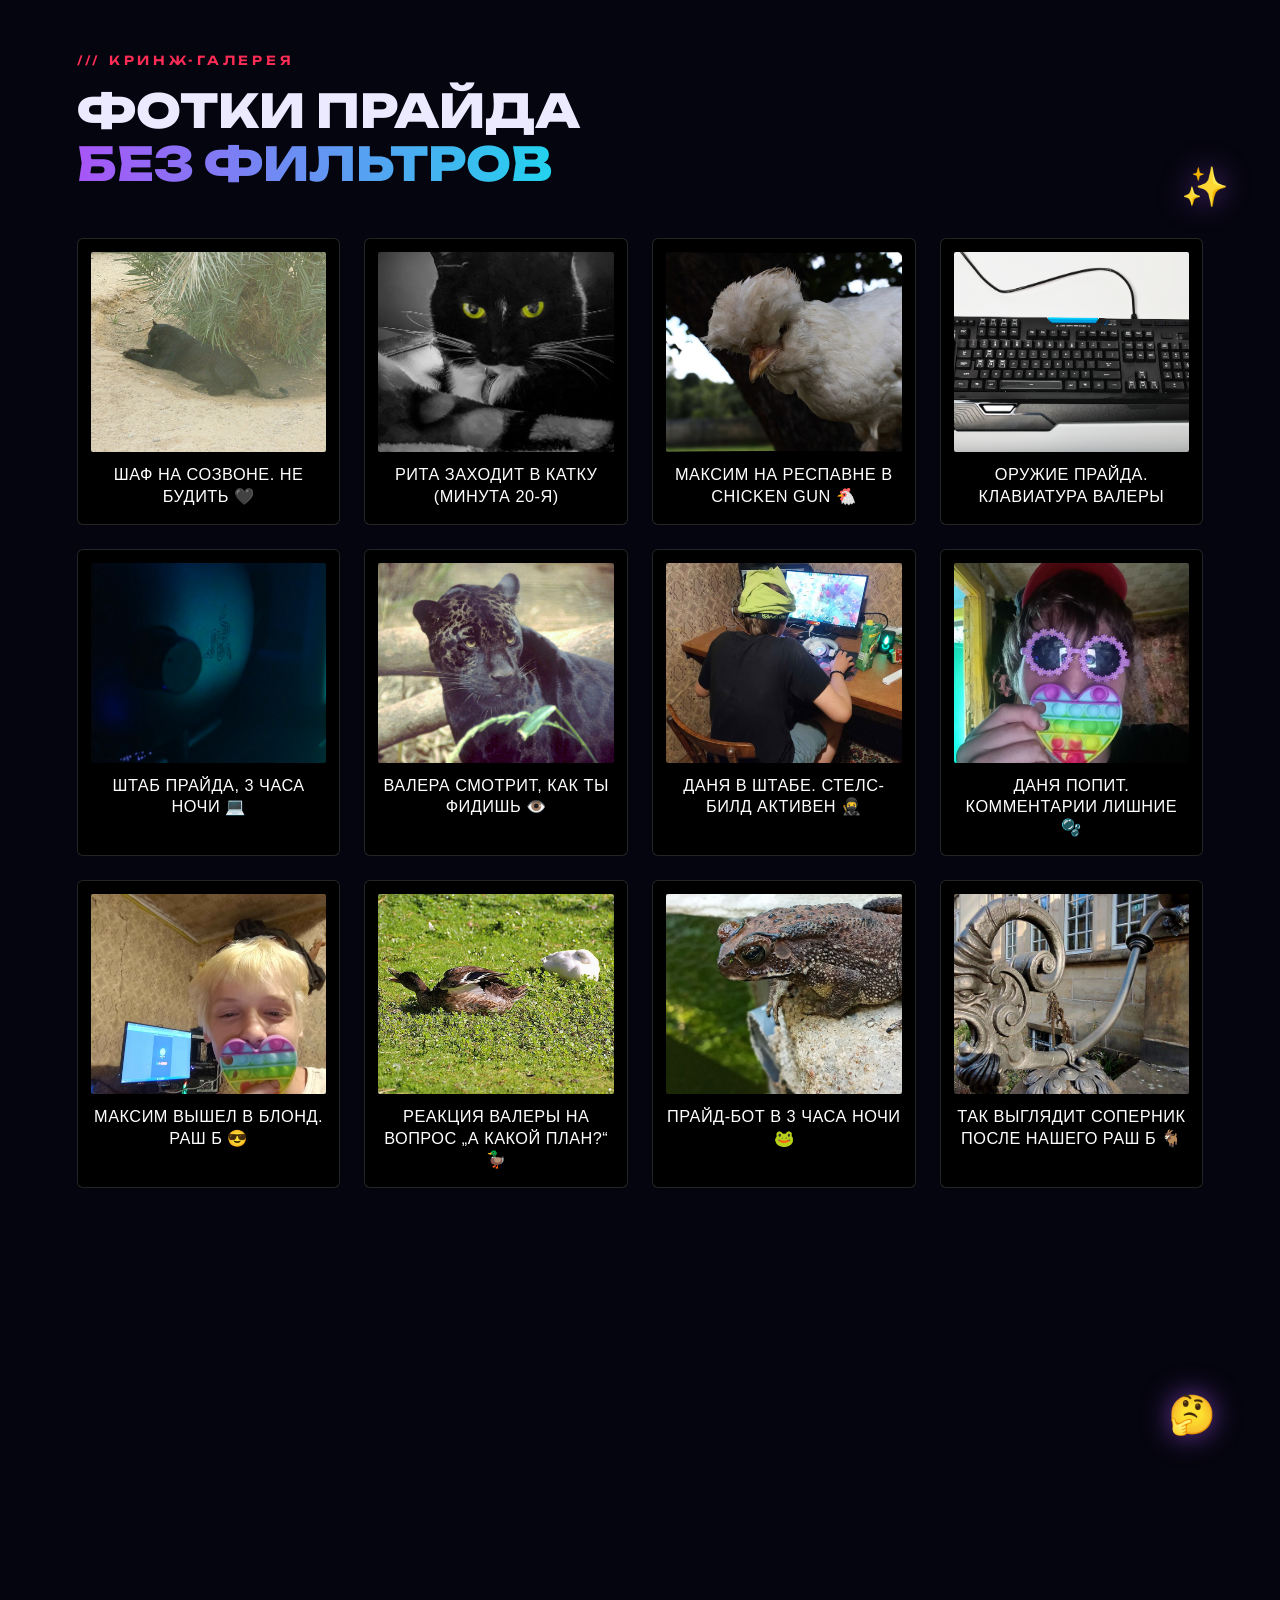
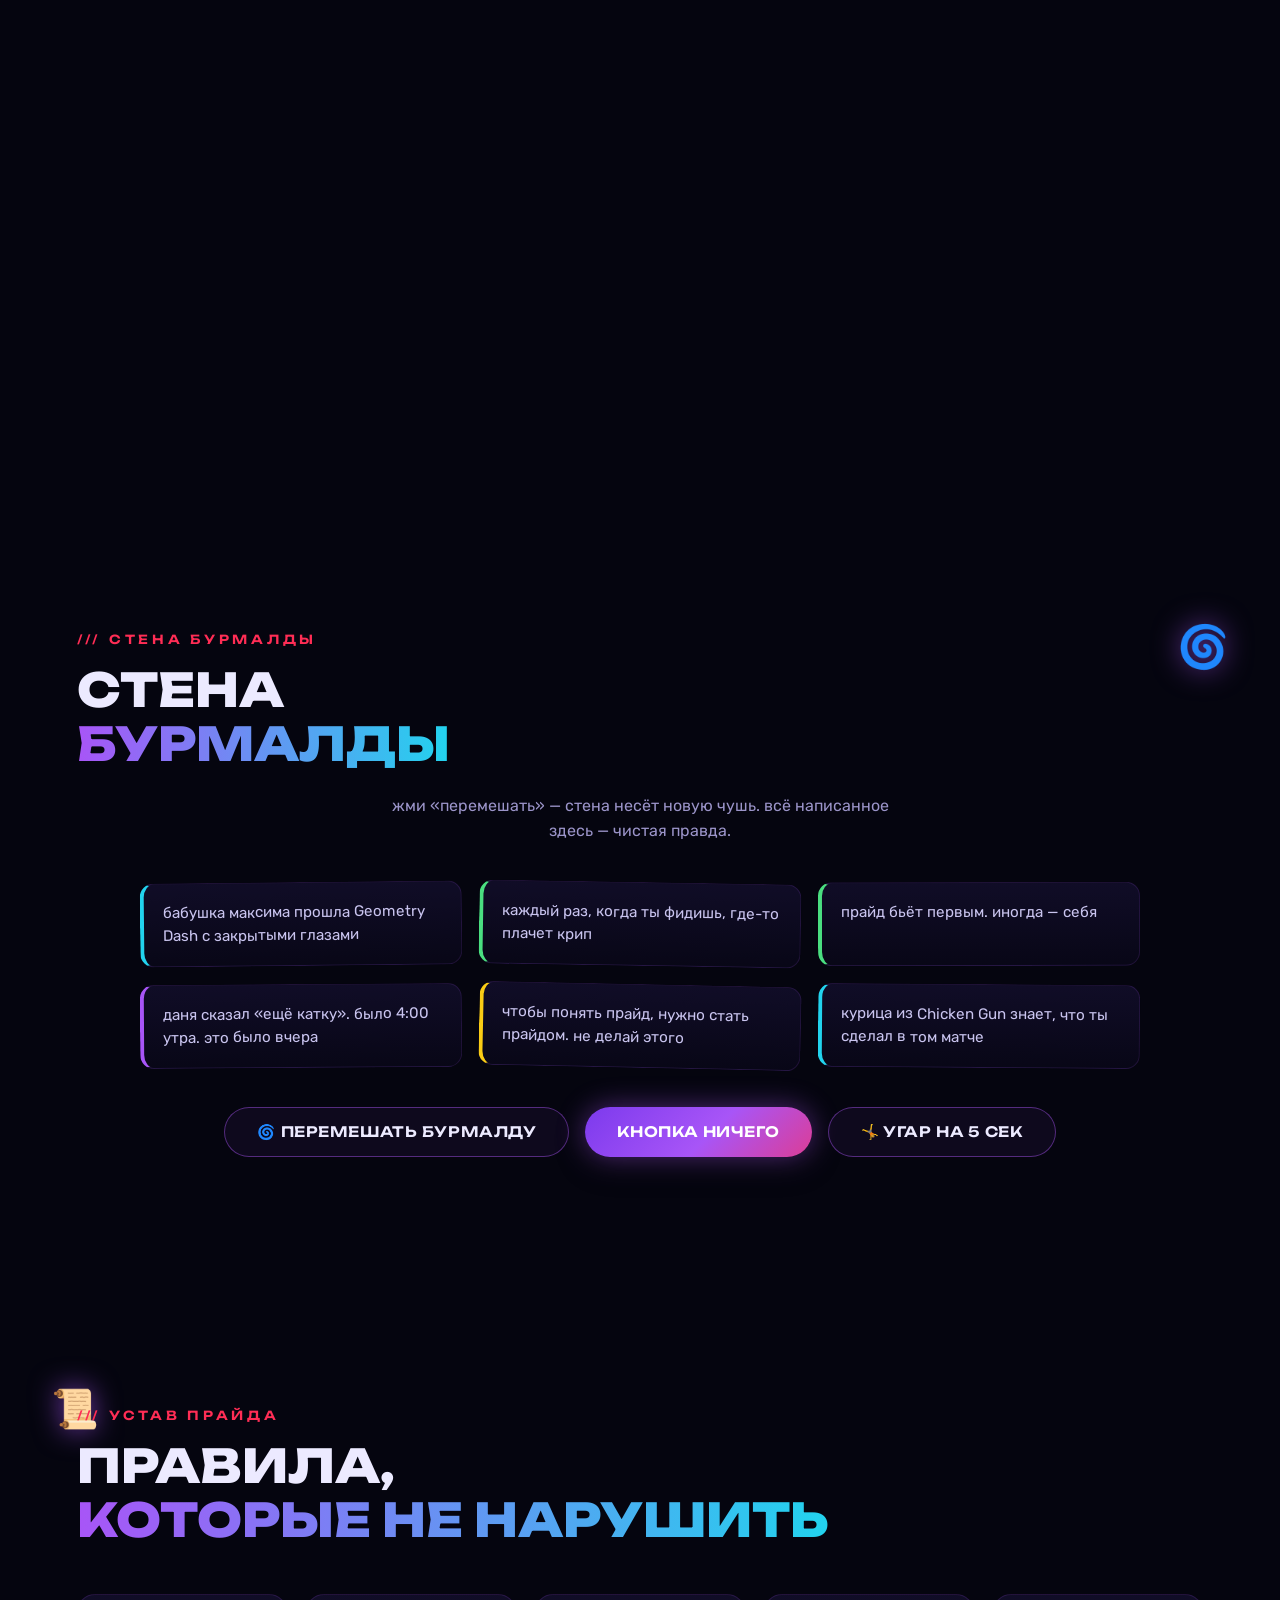
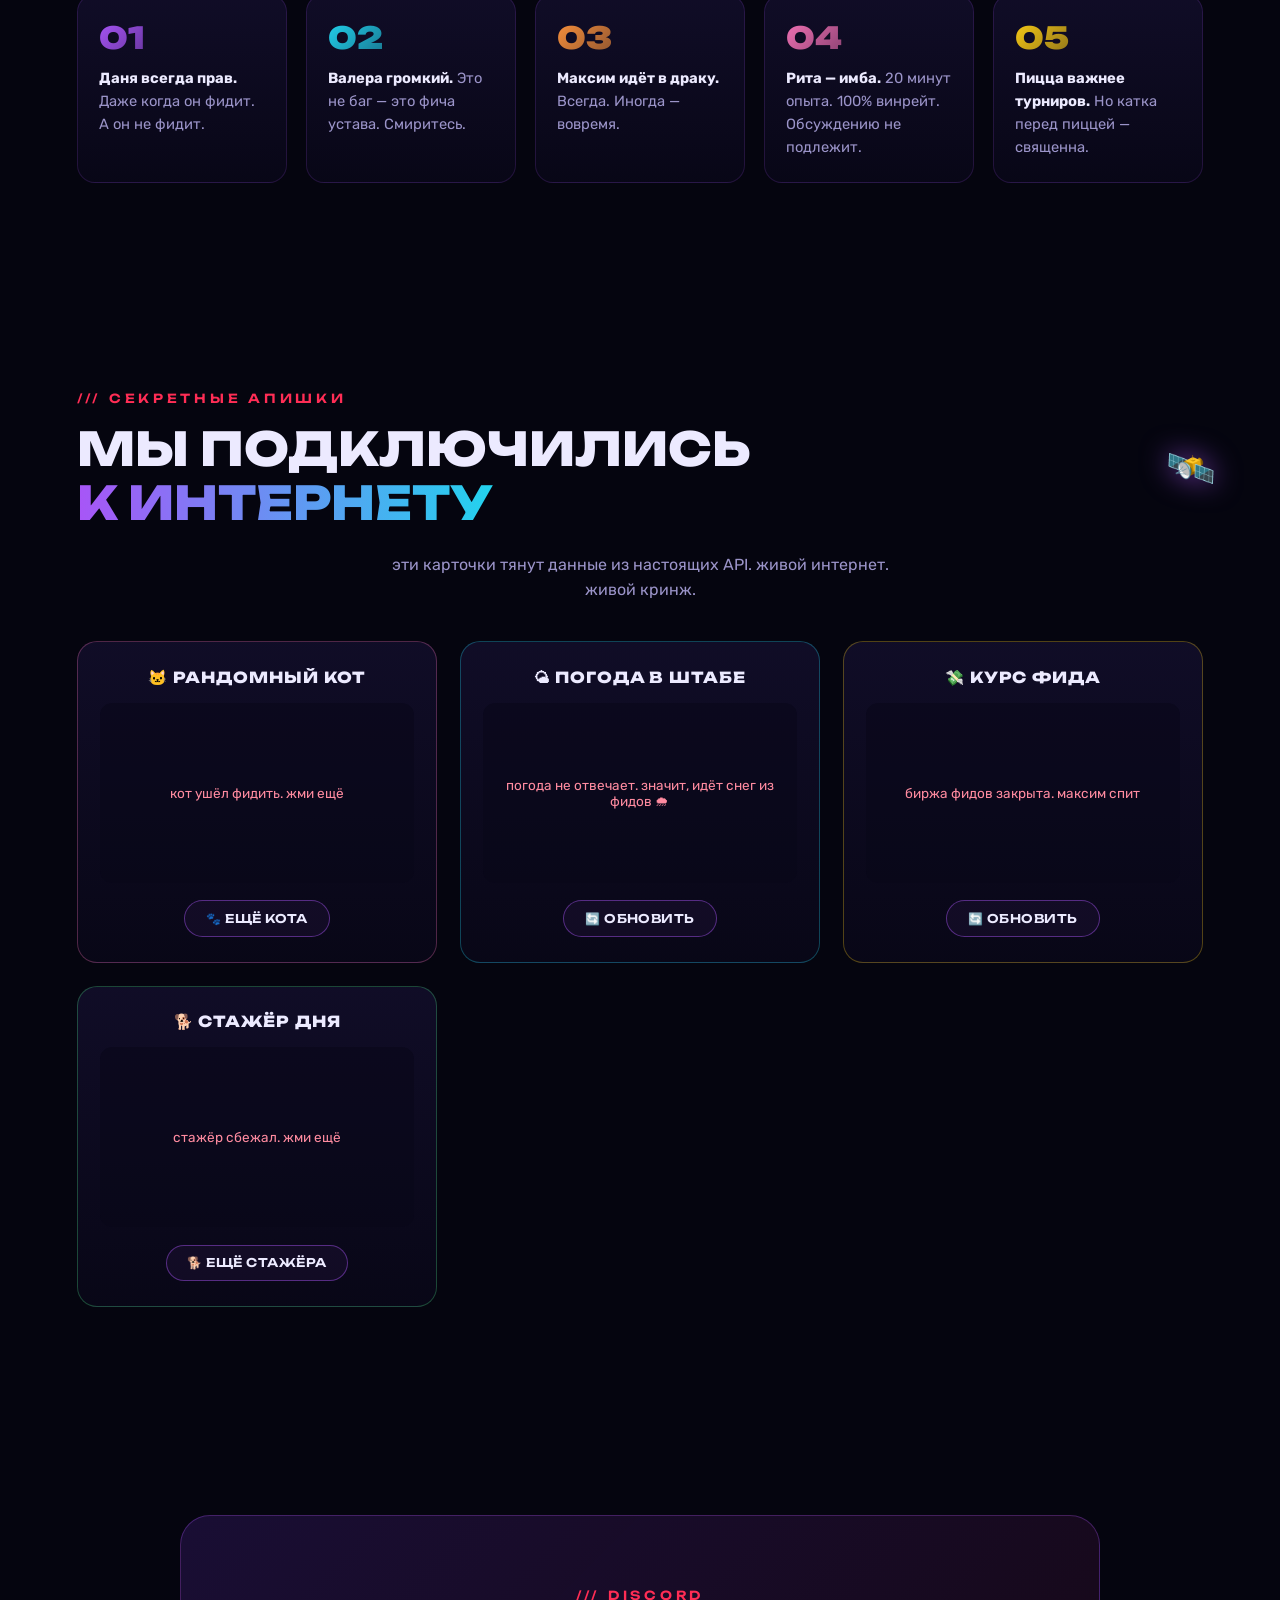
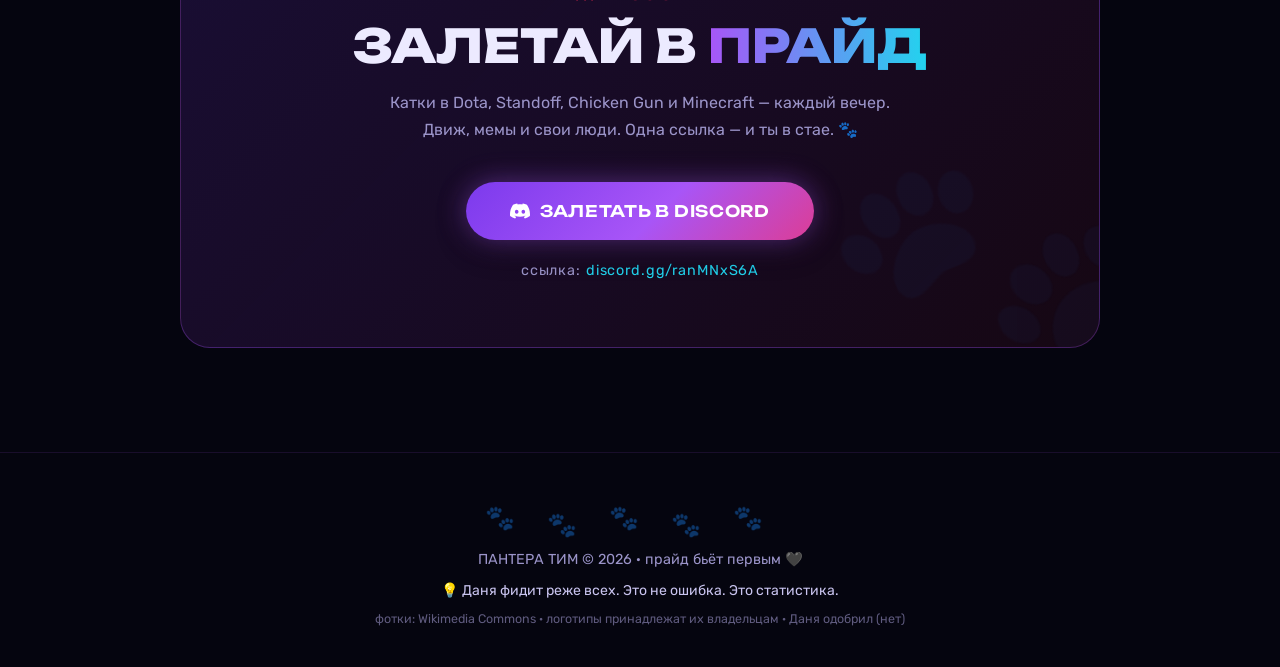
==== commit a36f399c: "апишки: таймауты на все API + версионирование ассетов против кэша" ====
--- a/index.html
+++ b/index.html
@@ -10,7 +10,7 @@
 <link rel="preconnect" href="https://fonts.googleapis.com">
 <link rel="preconnect" href="https://fonts.gstatic.com" crossorigin>
 <link href="https://fonts.googleapis.com/css2?family=Unbounded:wght@400;600;800;900&family=Rubik:wght@400;500;700&display=swap" rel="stylesheet">
-<link rel="stylesheet" href="css/style.css">
+<link rel="stylesheet" href="css/style.css?v=5">
 </head>
 <body>
 
@@ -808,7 +808,7 @@
 <canvas id="viz"></canvas>
 <div id="achToasts"></div>
 
-<script src="js/audio.js" defer></script>
-<script src="js/main.js" defer></script>
+<script src="js/audio.js?v=5" defer></script>
+<script src="js/main.js?v=5" defer></script>
 </body>
 </html>
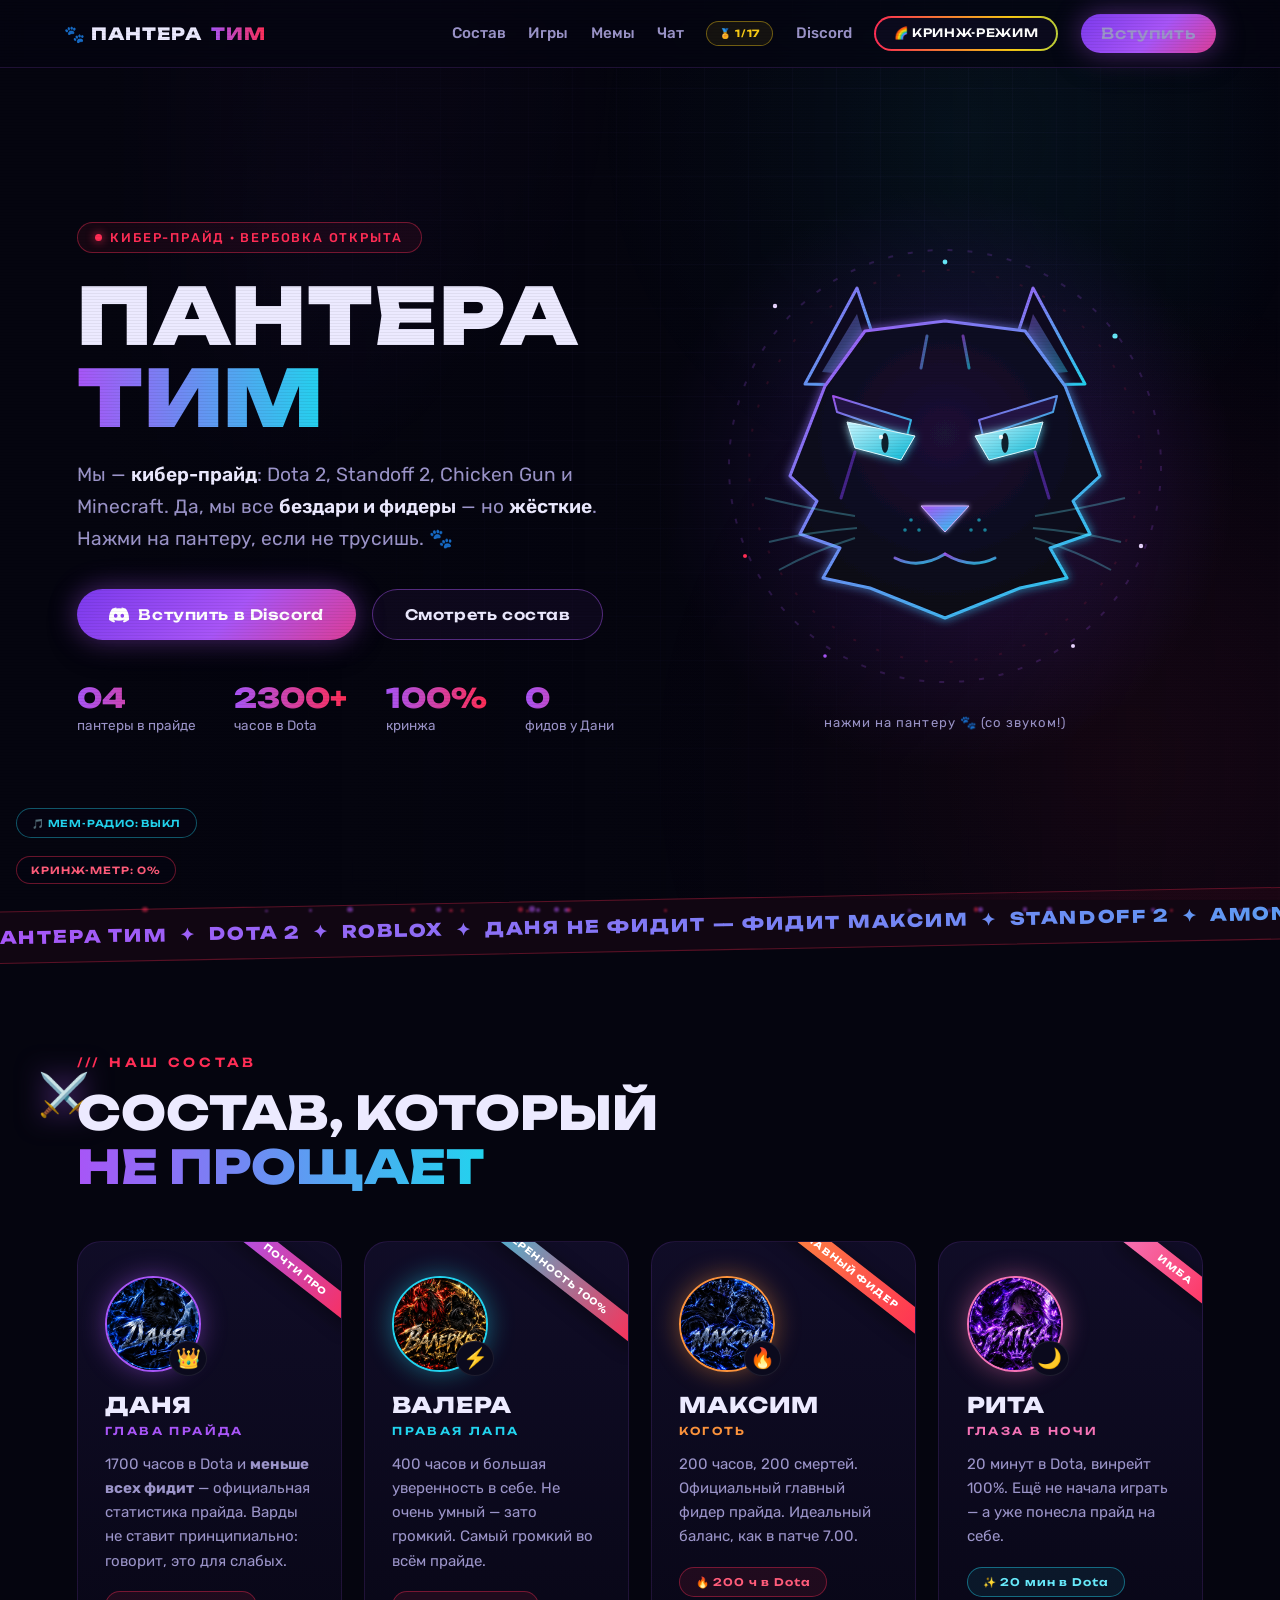
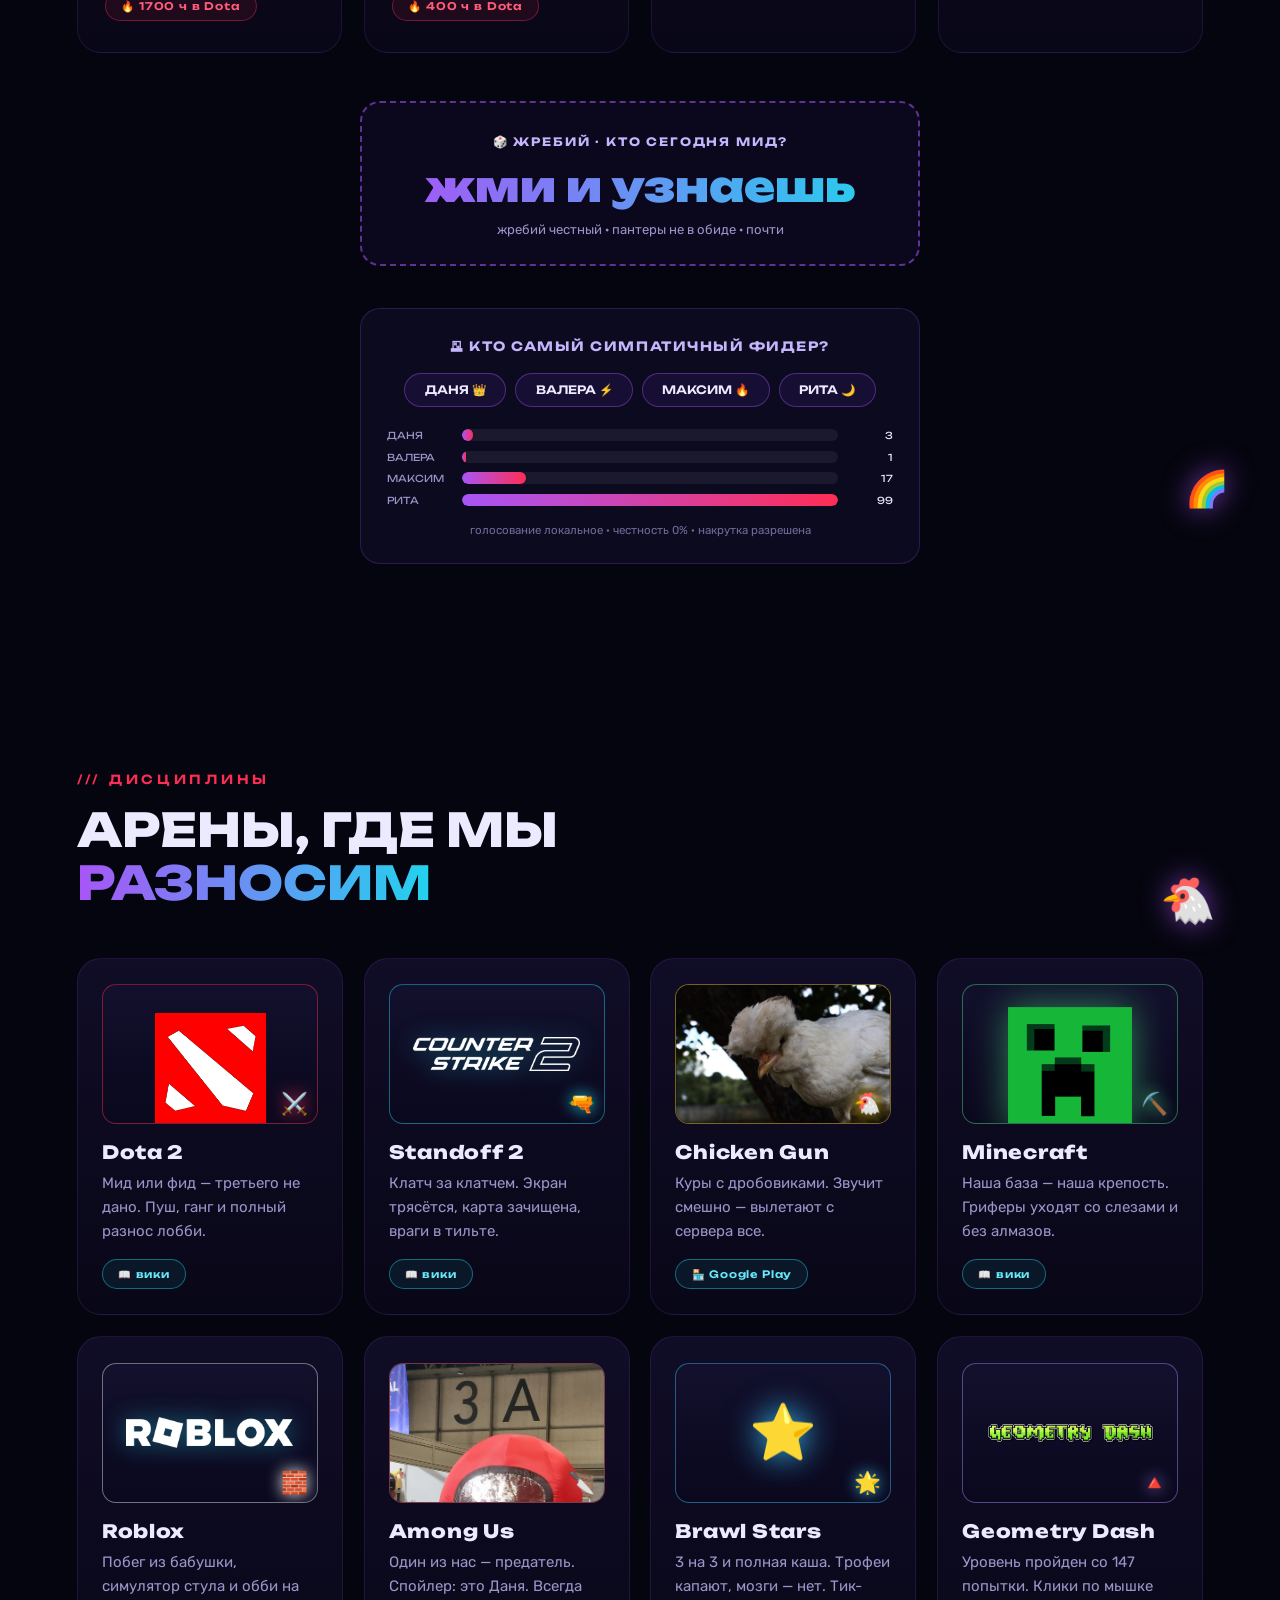
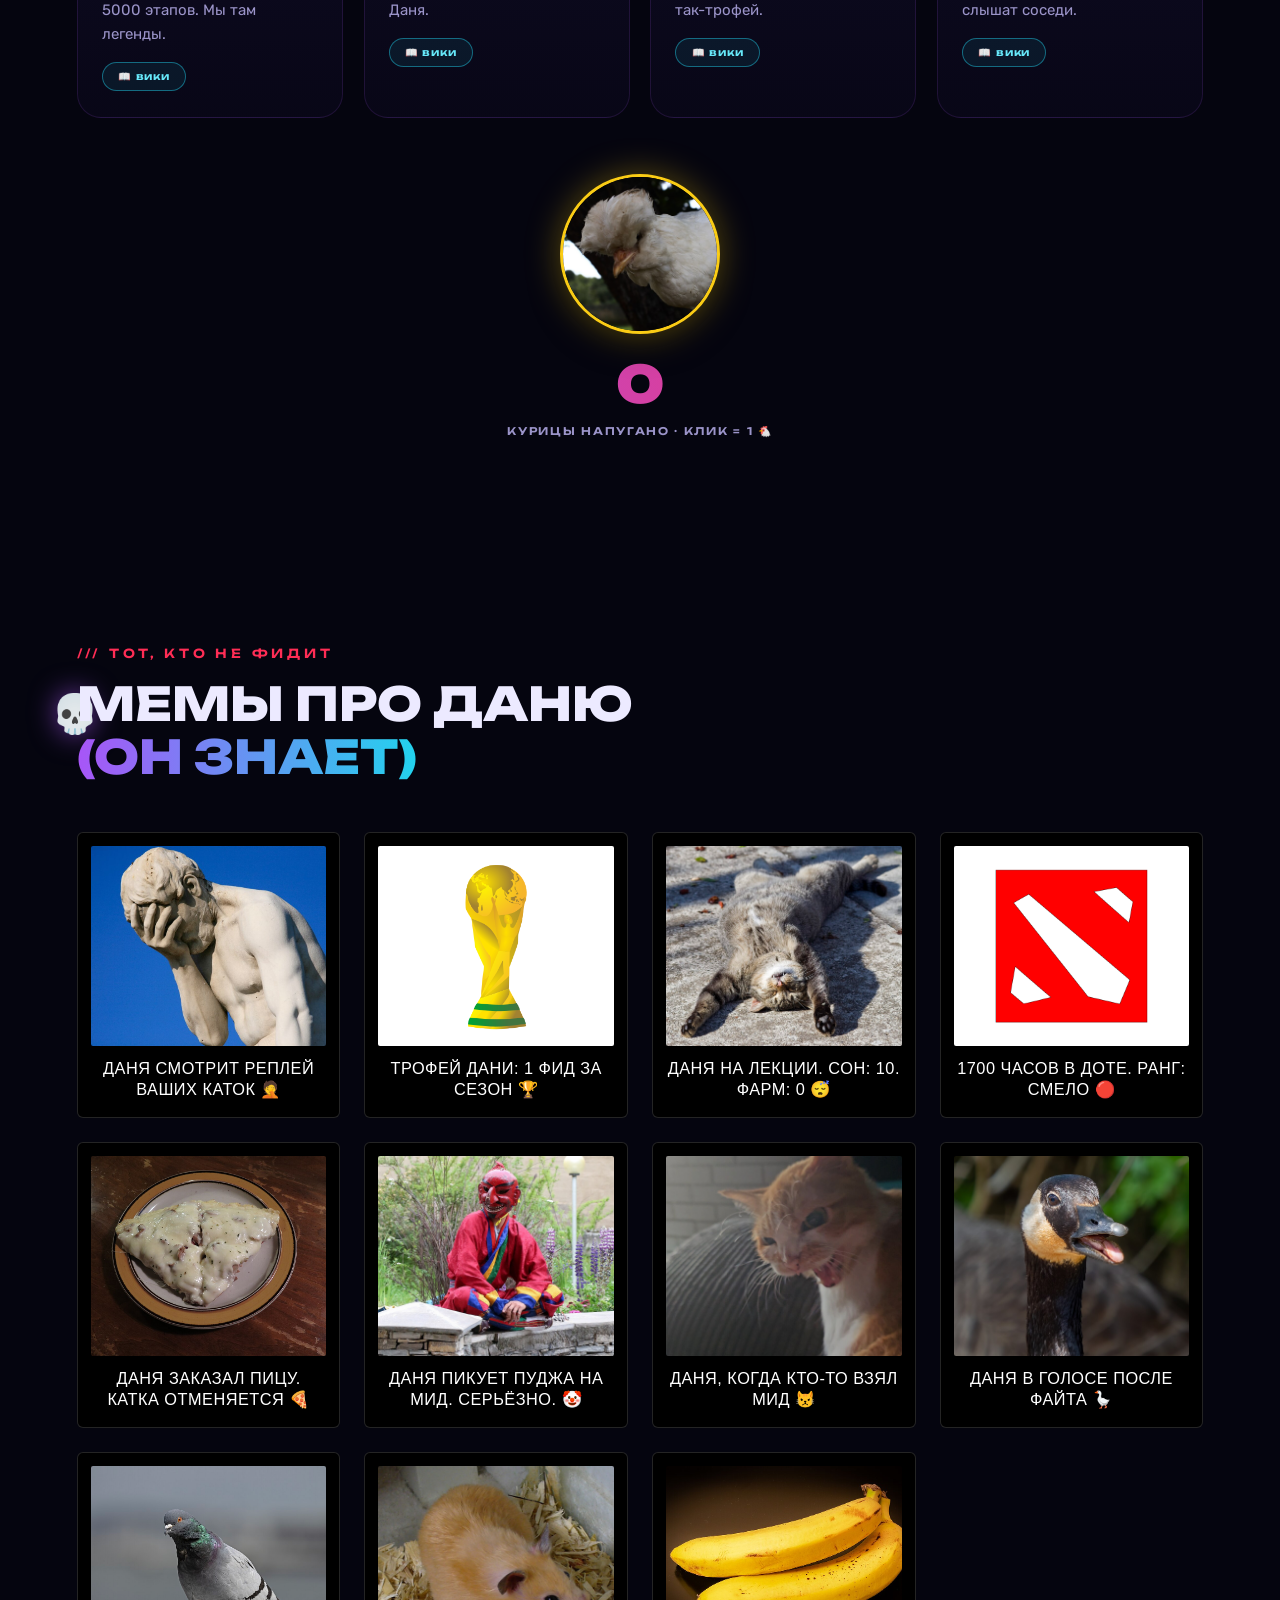
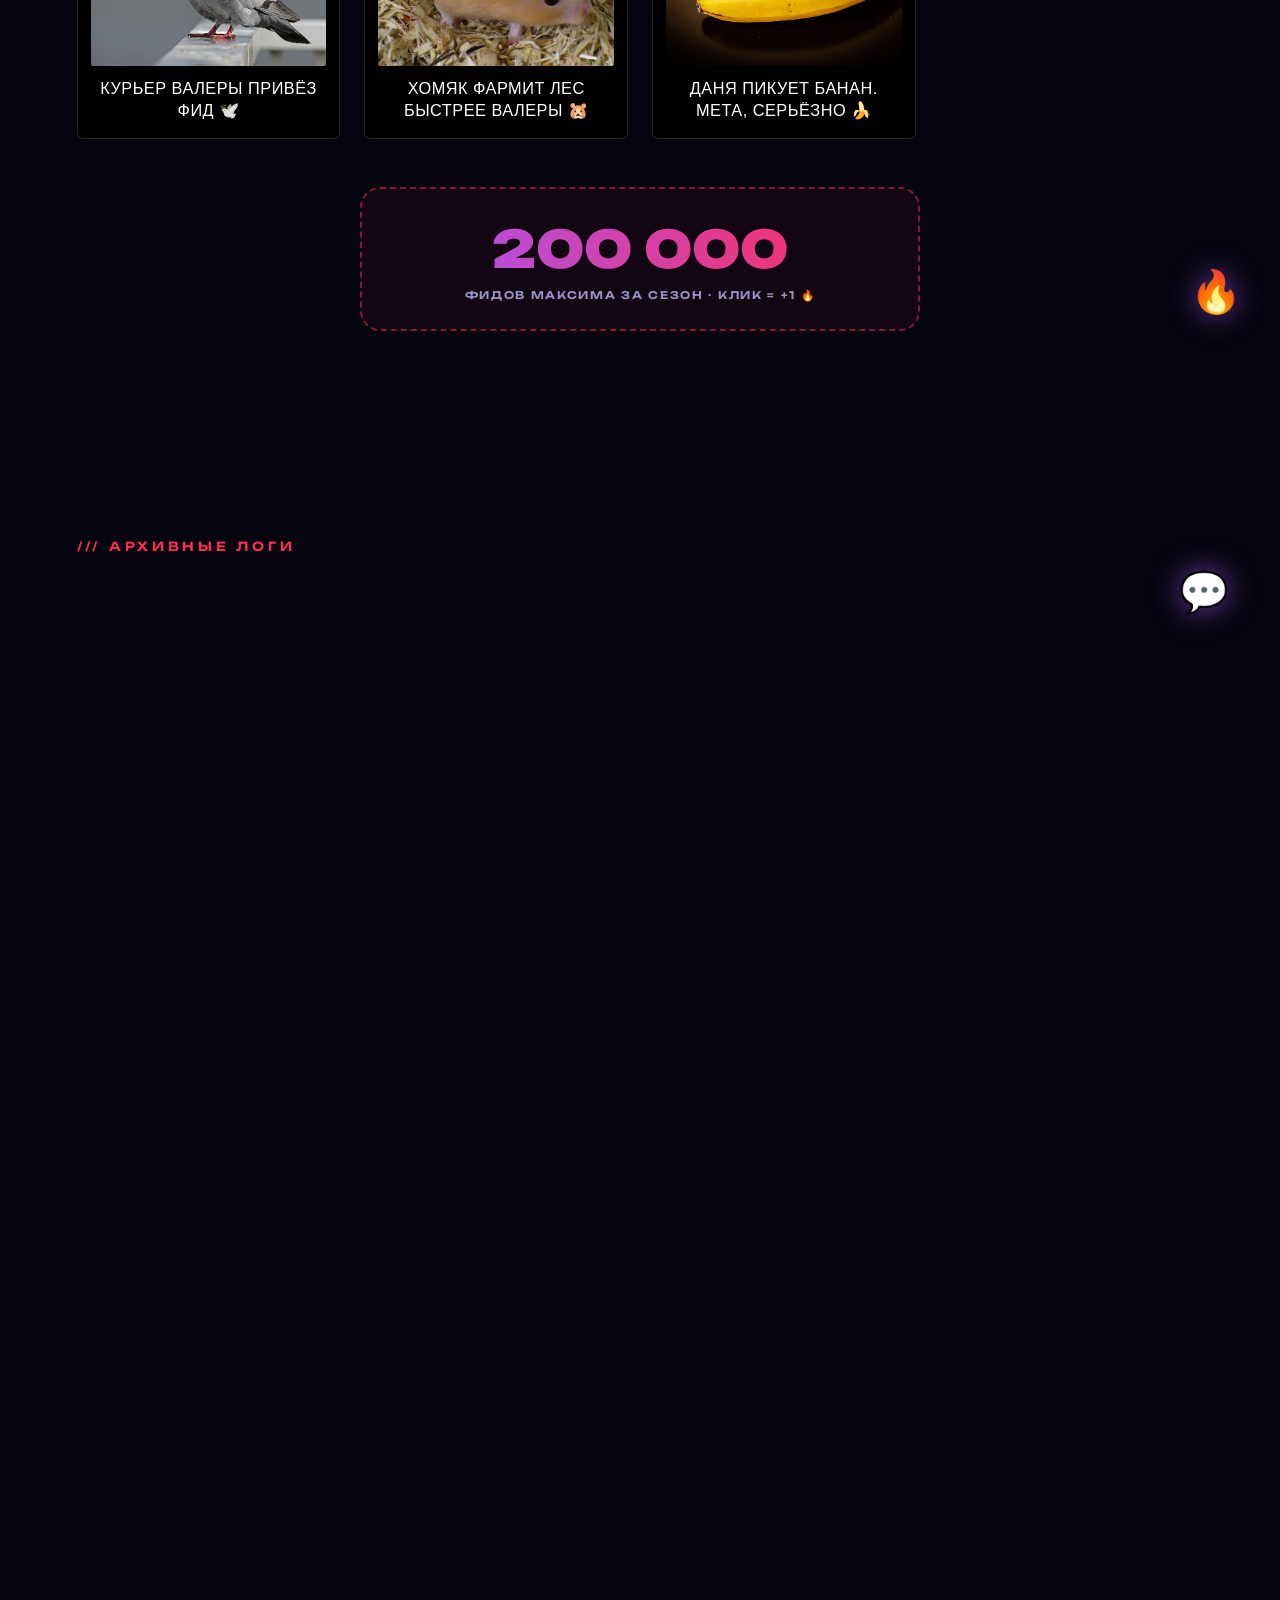
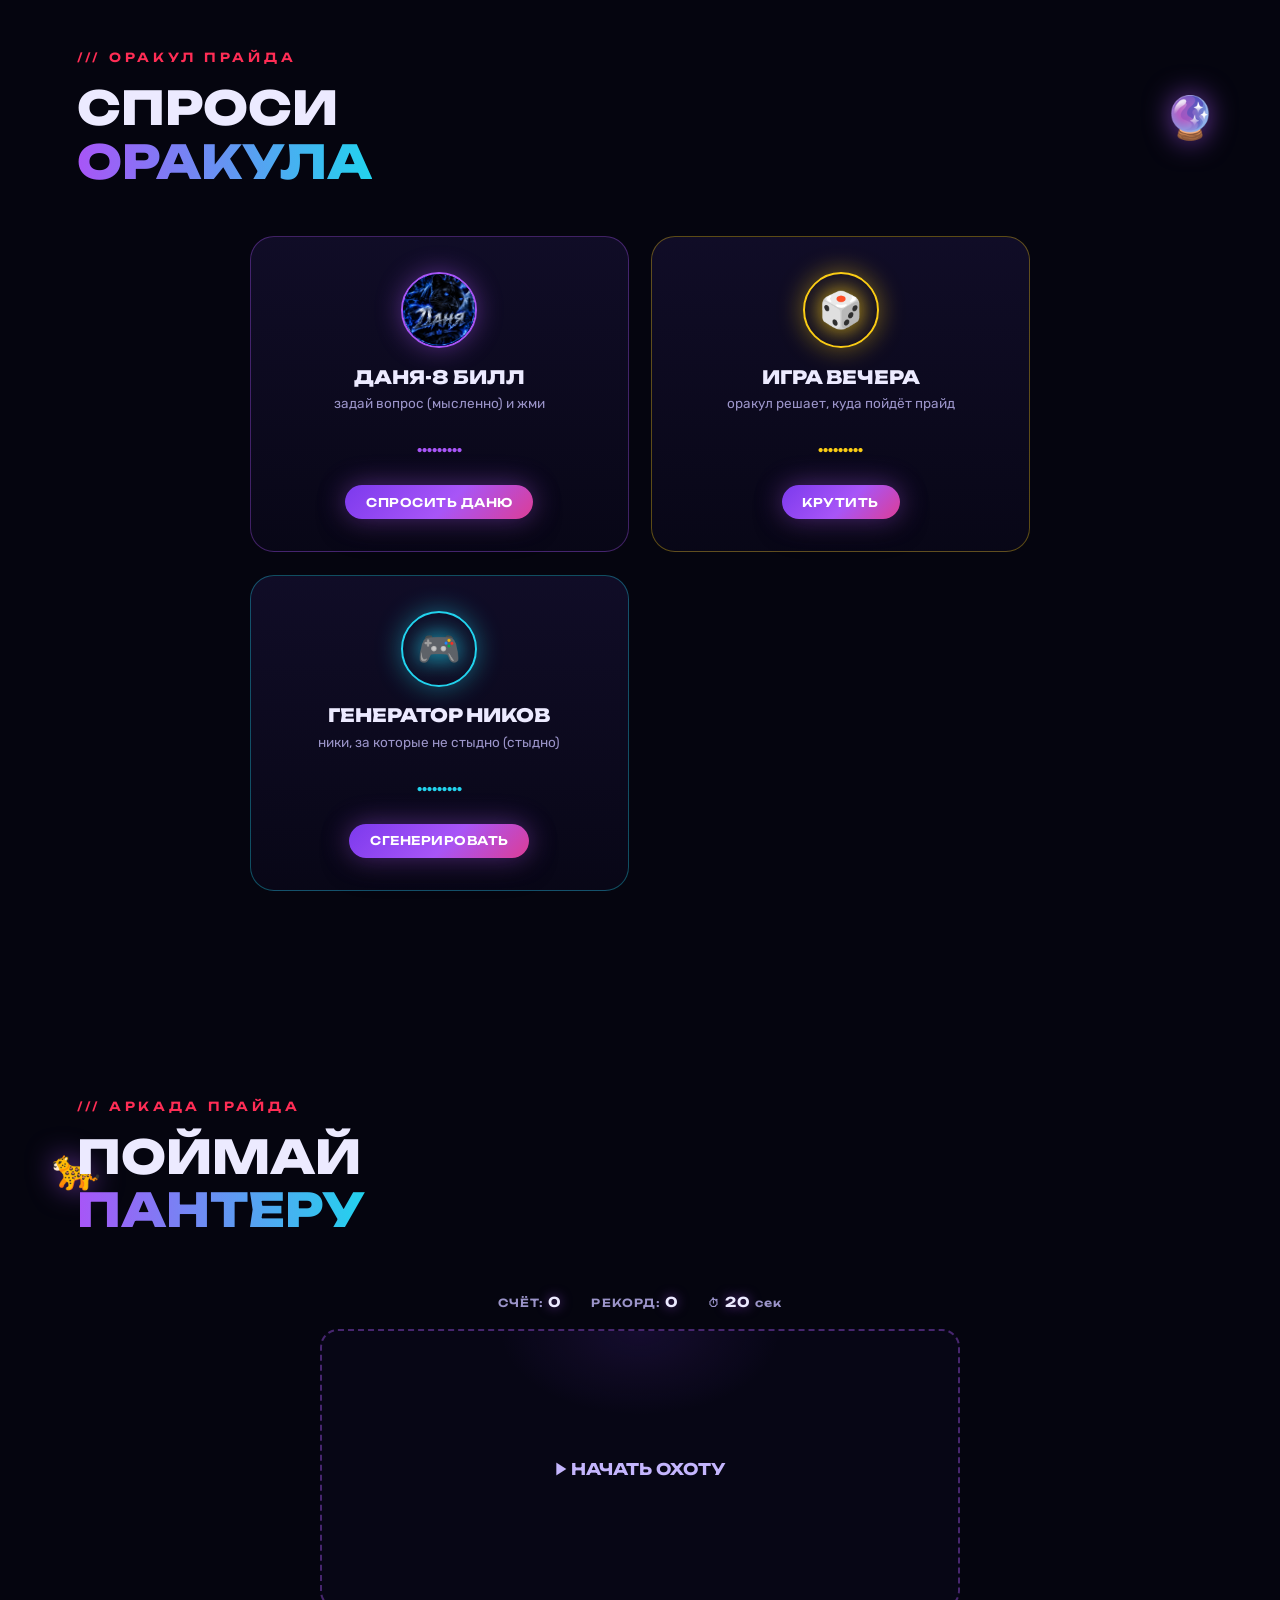
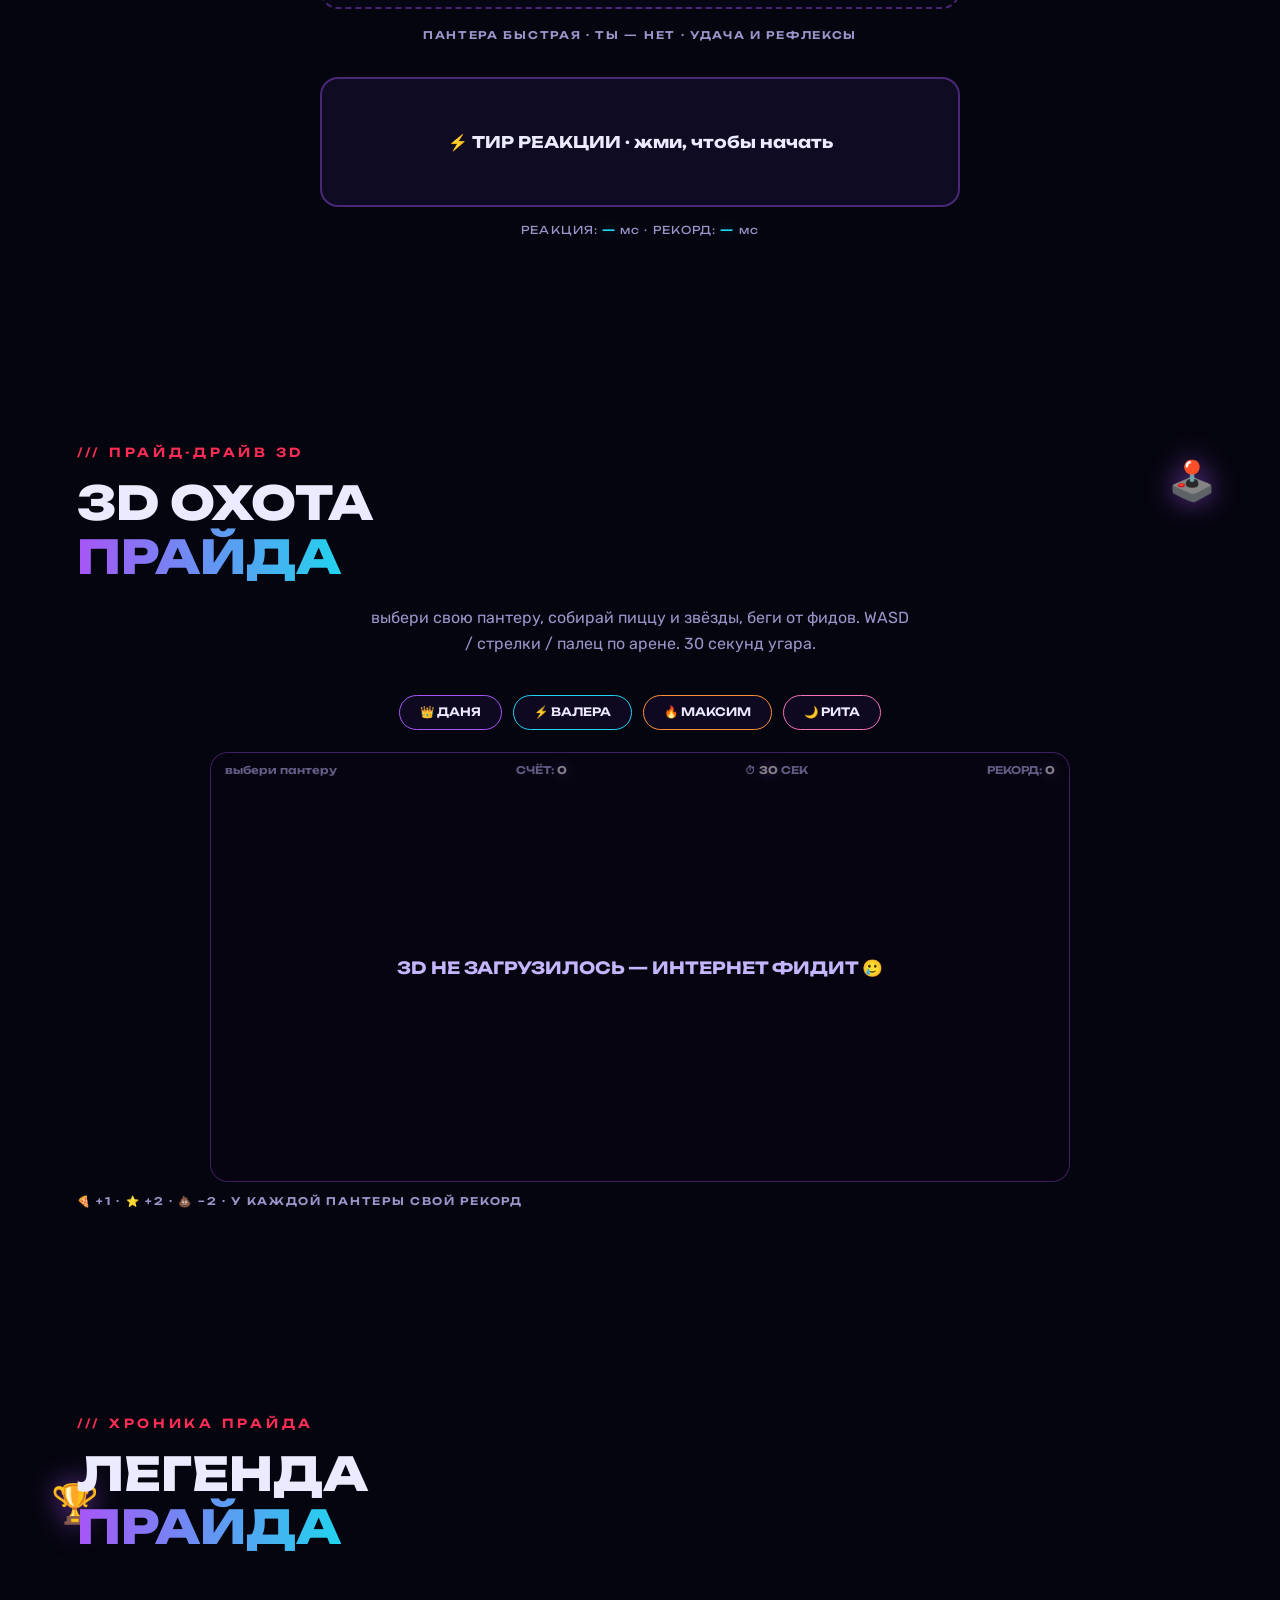
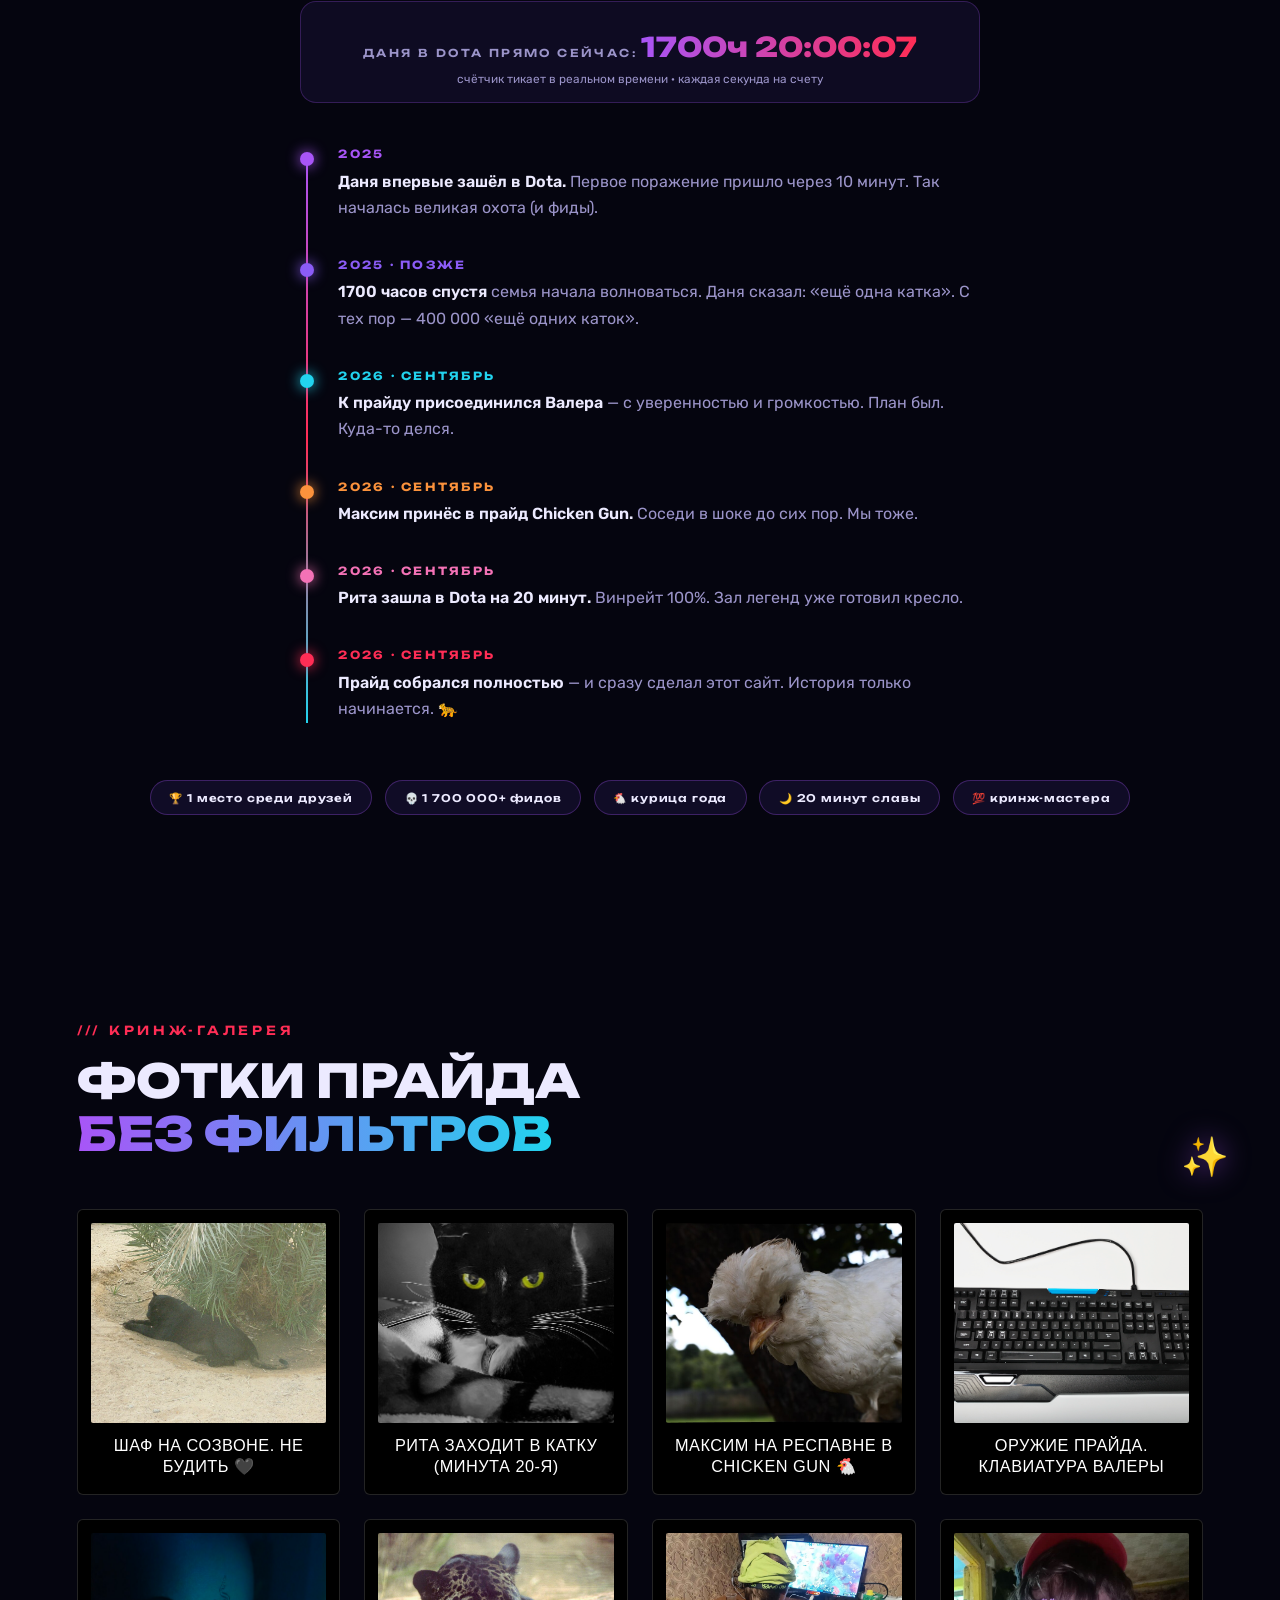
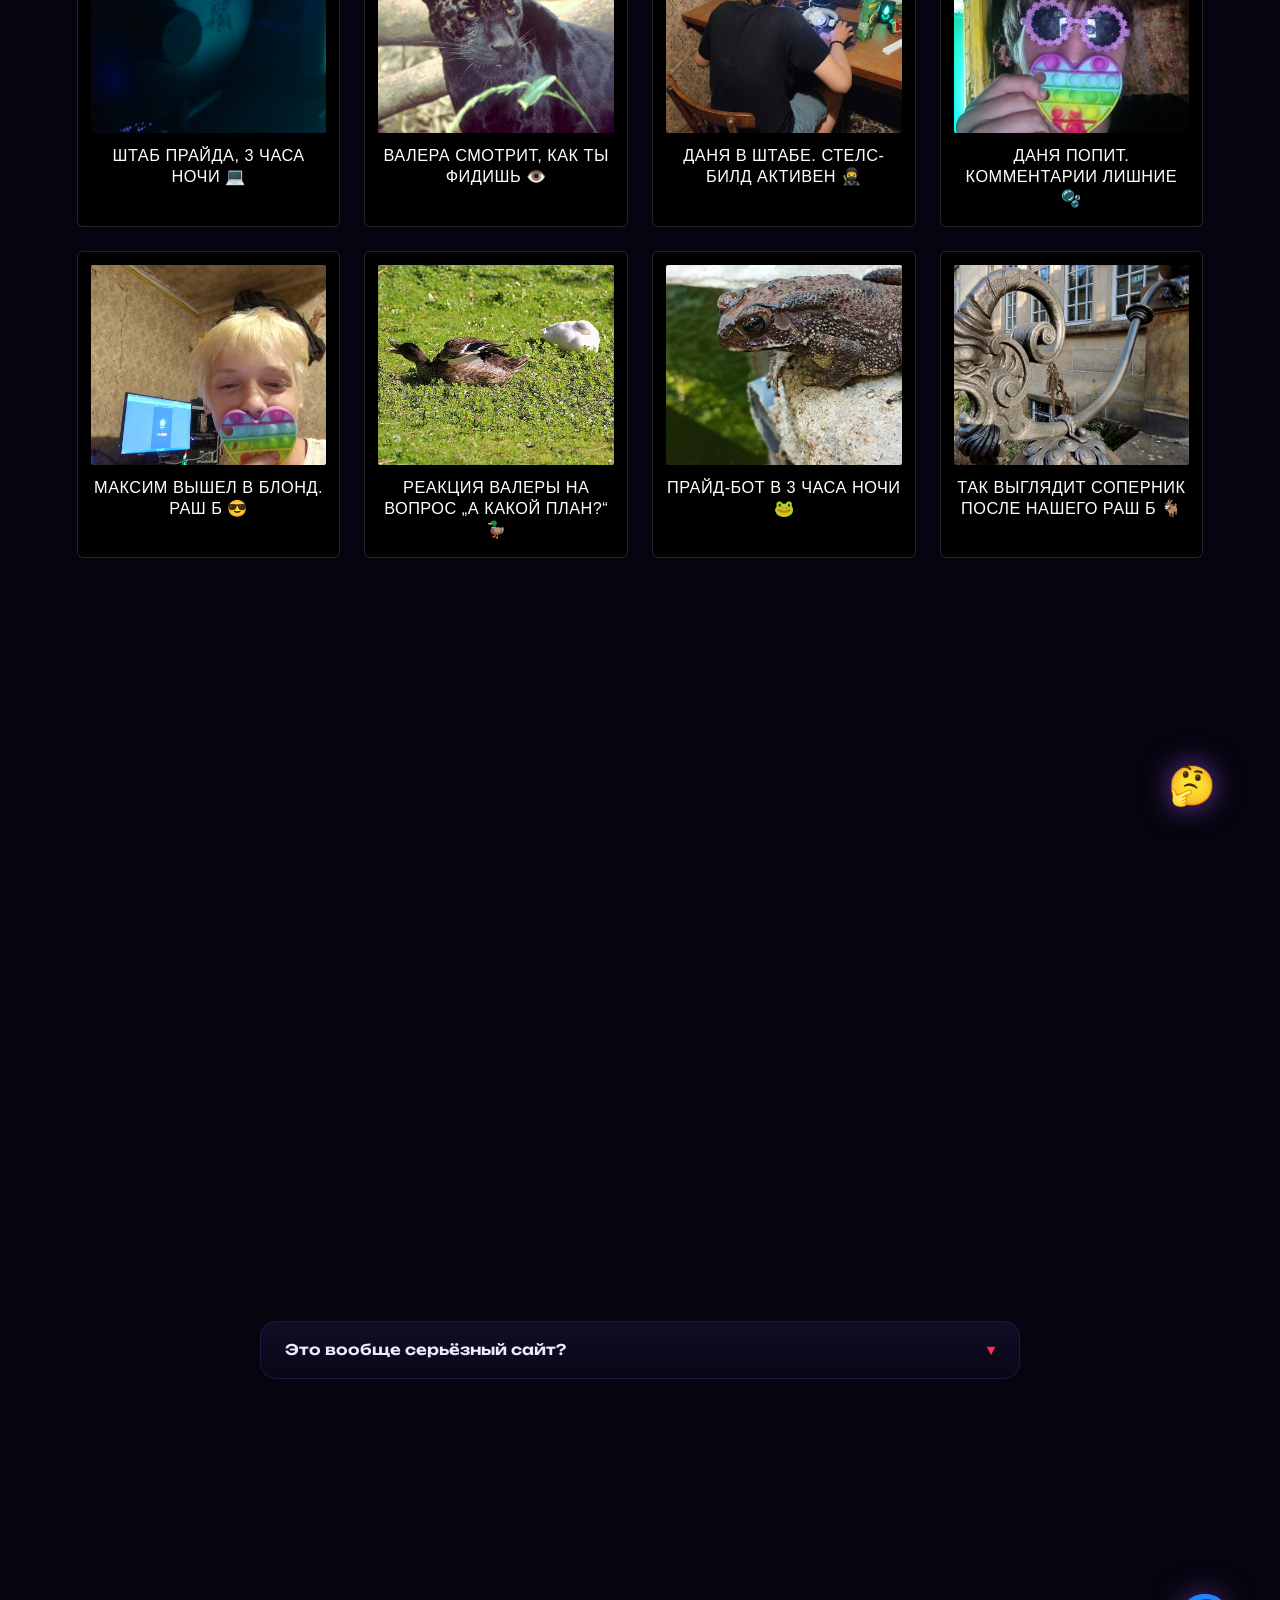
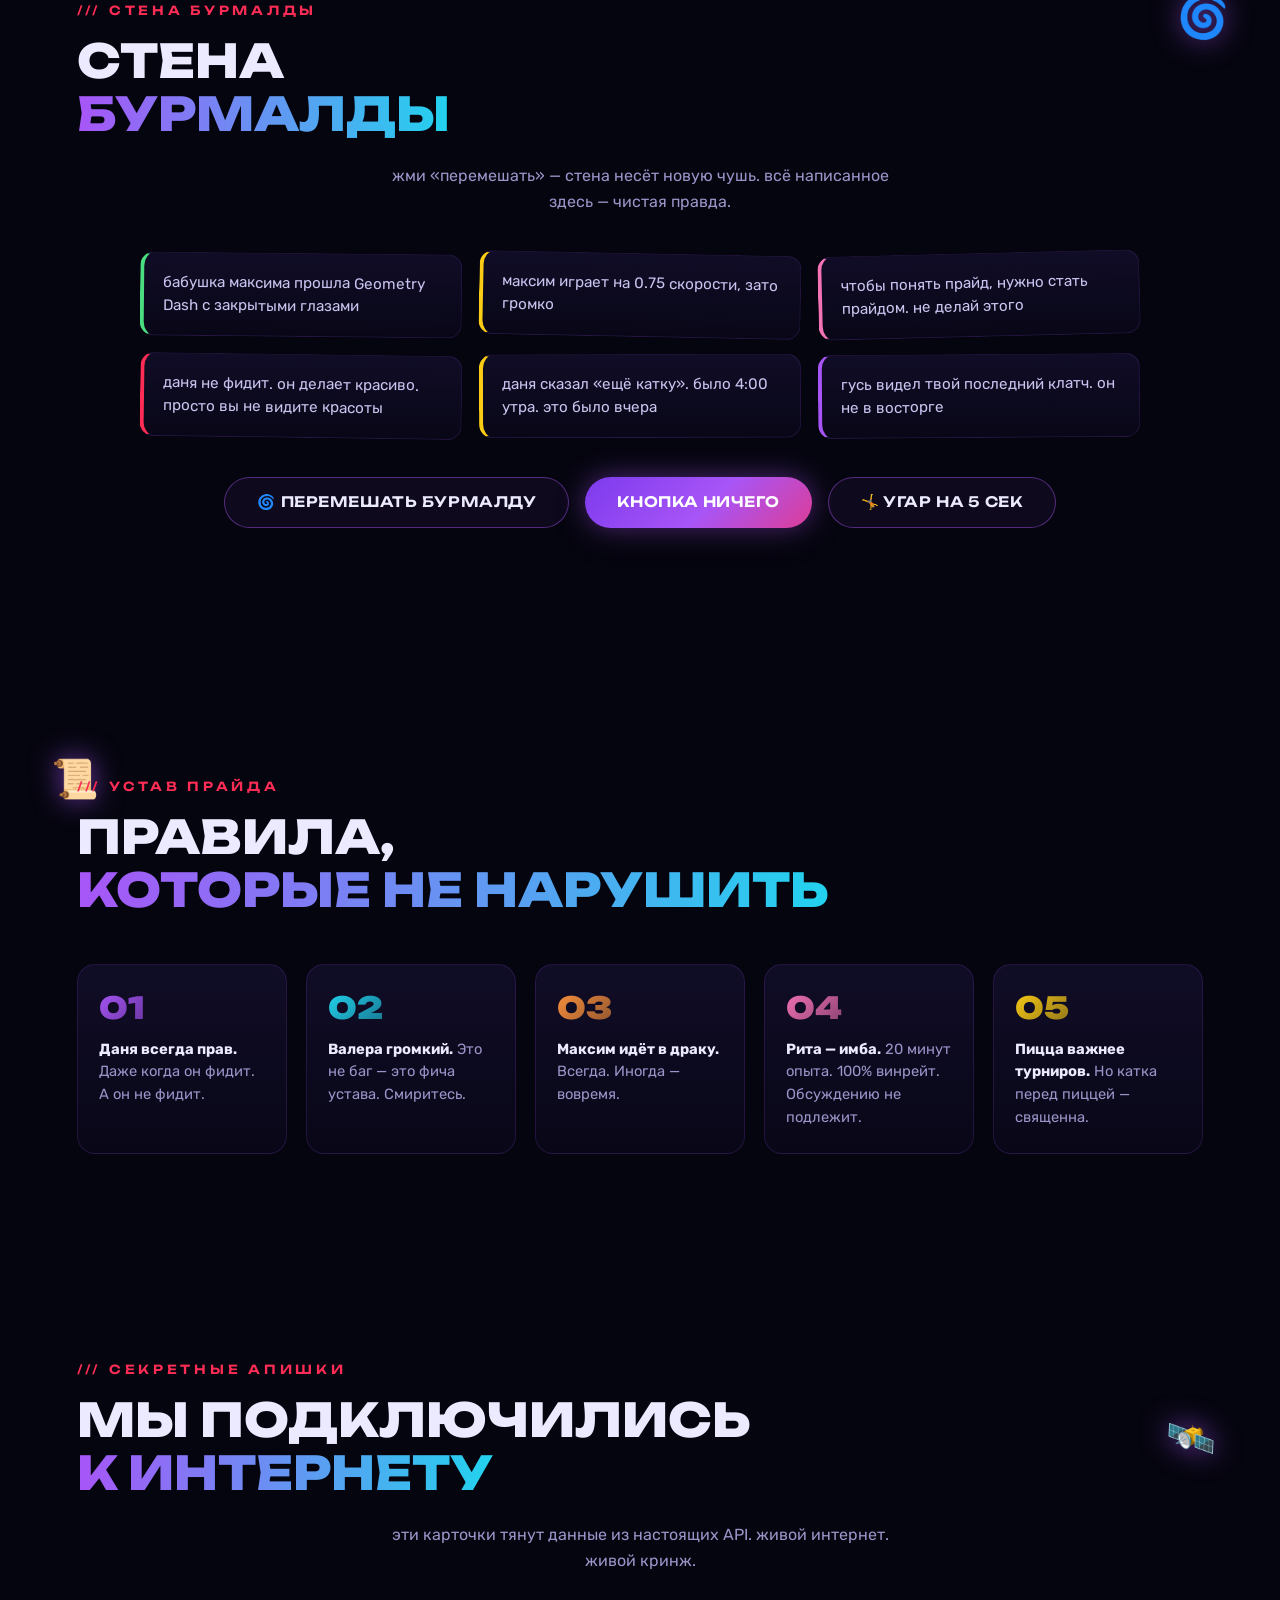
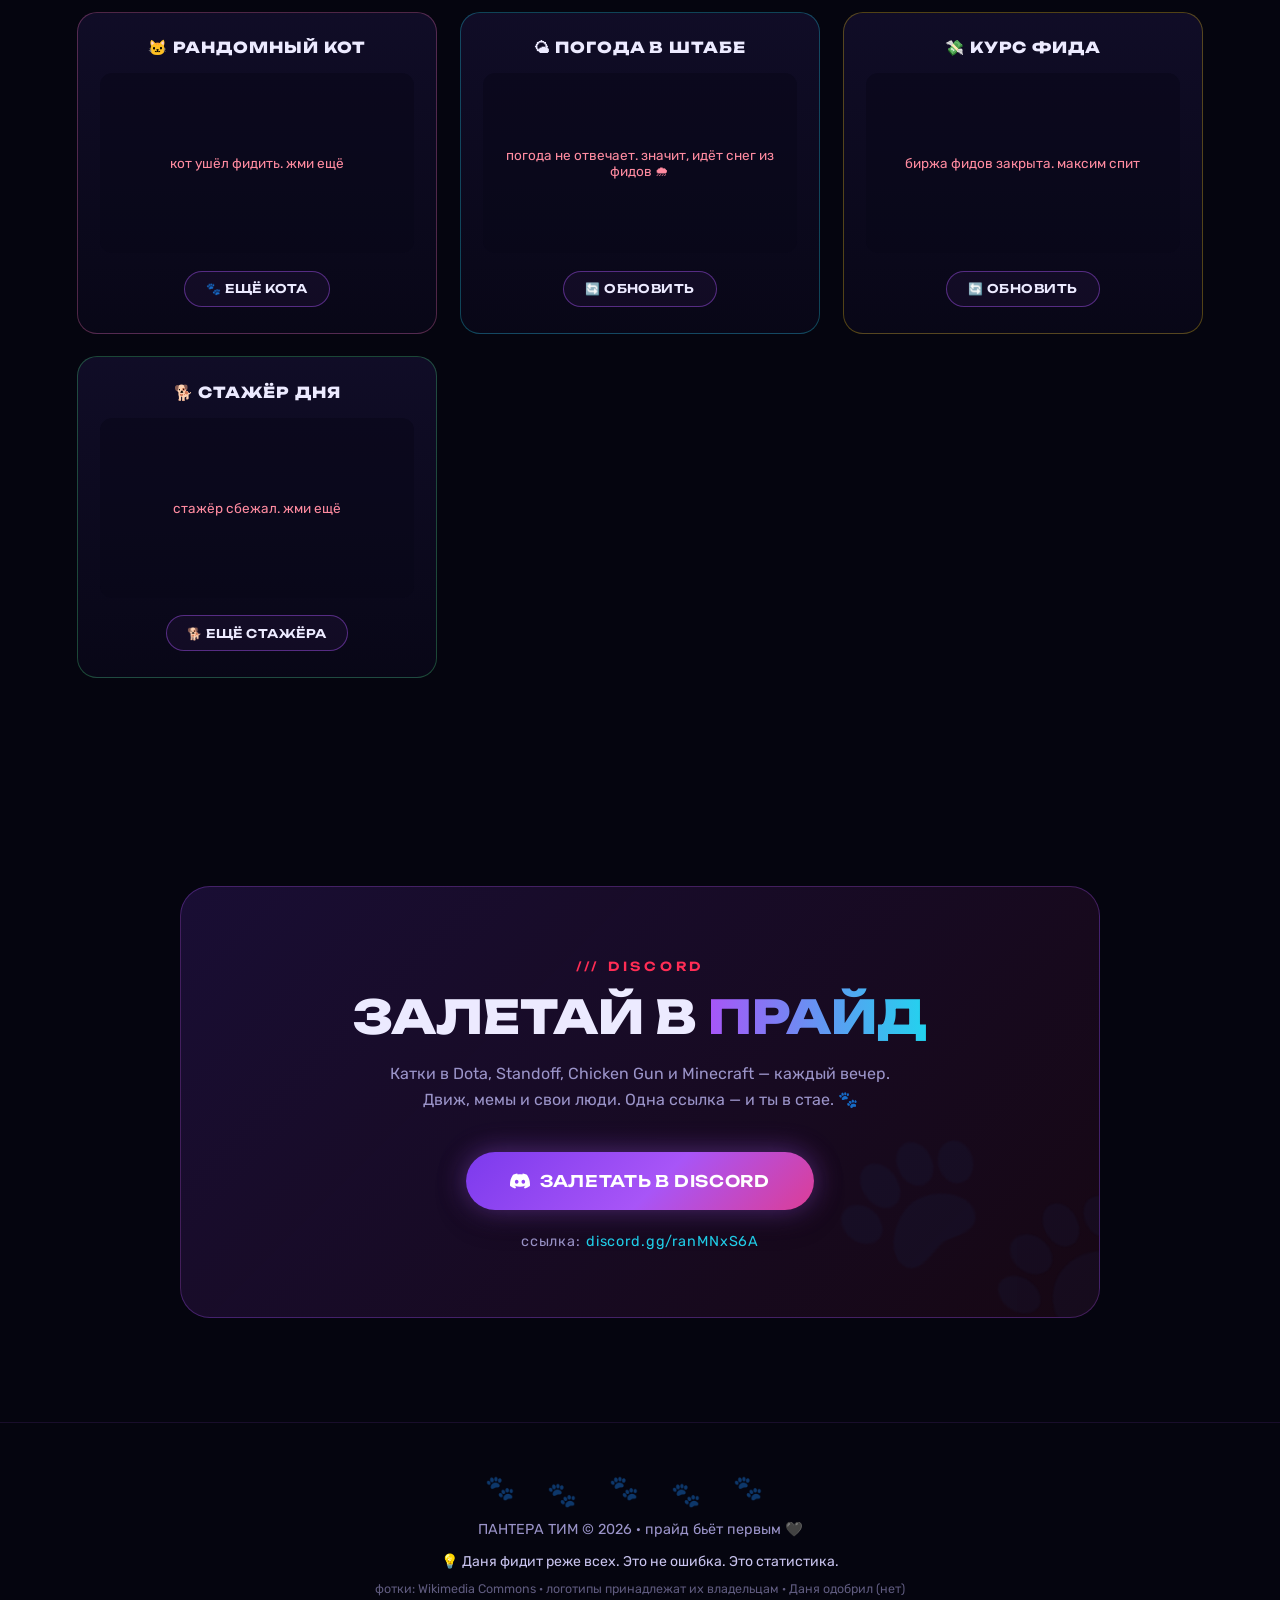
==== commit b8372468: "ПРАЙД-ДРАЙВ 3D: игра на Three.js за каждого из прайда + 2 ачивки" ====
--- a/index.html
+++ b/index.html
@@ -10,7 +10,7 @@
 <link rel="preconnect" href="https://fonts.googleapis.com">
 <link rel="preconnect" href="https://fonts.gstatic.com" crossorigin>
 <link href="https://fonts.googleapis.com/css2?family=Unbounded:wght@400;600;800;900&family=Rubik:wght@400;500;700&display=swap" rel="stylesheet">
-<link rel="stylesheet" href="css/style.css?v=5">
+<link rel="stylesheet" href="css/style.css?v=6">
 </head>
 <body>
 
@@ -36,7 +36,7 @@
     <a class="nav-page" href="#games">Игры</a>
     <a class="nav-page" href="#memes">Мемы</a>
     <a class="nav-page" href="#chat">Чат</a>
-    <span class="ach-badge" id="achBadge">🏅 0/15</span>
+    <span class="ach-badge" id="achBadge">🏅 0/17</span>
     <a class="nav-page" href="#discord">Discord</a>
     <button class="btn-cringe" id="cringeBtn" aria-pressed="false">🌈 КРИНЖ-РЕЖИМ</button>
     <a class="btn btn-primary btn-small" href="https://discord.gg/ranMNxS6A" target="_blank" rel="noopener">Вступить</a>
@@ -540,6 +540,39 @@
   </div>
 </section>
 
+<!-- ================= 3D ИГРА ================= -->
+<section id="game3d-sec">
+  <span class="sticker" style="top:12%;right:5%;font-size:2.4rem;animation-delay:.5s" aria-hidden="true">🕹️</span>
+  <div class="section-inner">
+    <div class="kicker reveal">/// прайд-драйв 3d</div>
+    <h2 class="reveal" style="--d:.05s">3D ОХОТА<br><span class="grad-text">ПРАЙДА</span></h2>
+    <p class="b-sub reveal" style="--d:.08s">выбери свою пантеру, собирай пиццу и звёзды, беги от фидов. WASD / стрелки / палец по арене. 30 секунд угара.</p>
+
+    <div class="g3d-select reveal" style="--d:.1s" id="g3dSelect">
+      <button class="g3d-char" data-i="0" style="--c:#a855f7">👑 ДАНЯ</button>
+      <button class="g3d-char" data-i="1" style="--c:#22d3ee">⚡ ВАЛЕРА</button>
+      <button class="g3d-char" data-i="2" style="--c:#fb923c">🔥 МАКСИМ</button>
+      <button class="g3d-char" data-i="3" style="--c:#f472b6">🌙 РИТА</button>
+    </div>
+
+    <div class="g3d-wrap reveal" style="--d:.15s" id="g3dWrap">
+      <div class="g3d-hud">
+        <span id="g3dName">выбери пантеру</span>
+        <span>СЧЁТ: <b id="g3dScore">0</b></span>
+        <span>⏱ <b id="g3dTime">30</b> СЕК</span>
+        <span>РЕКОРД: <b id="g3dBest">0</b></span>
+      </div>
+      <div class="g3d-start" id="g3dStart">▶ СТАРТ ОХОТЫ (WASD / стрелки)</div>
+      <div class="g3d-over hidden" id="g3dOver">
+        <div class="g3d-over-title">ВРЕМЯ ВЫШЛО</div>
+        <div class="g3d-over-score" id="g3dFinal">0</div>
+        <button class="btn btn-primary btn-small" id="g3dAgain">ЕЩЁ РАЗ</button>
+      </div>
+    </div>
+    <div class="fc-label reveal" style="--d:.2s">🍕 +1 · ⭐ +2 · 💩 −2 · у каждой пантеры свой рекорд</div>
+  </div>
+</section>
+
 <!-- ================= ХРОНИКА ================= -->
 <section id="history">
   <span class="sticker" style="top:14%;left:4%;font-size:2.4rem;animation-delay:.9s" aria-hidden="true">🏆</span>
@@ -808,7 +841,7 @@
 <canvas id="viz"></canvas>
 <div id="achToasts"></div>
 
-<script src="js/audio.js?v=5" defer></script>
-<script src="js/main.js?v=5" defer></script>
+<script src="js/audio.js?v=6" defer></script>
+<script src="js/main.js?v=6" defer></script>
 </body>
 </html>
--- a/css/style.css
+++ b/css/style.css
@@ -1031,3 +1031,46 @@
 }
 .api-note{font-size:.74rem;color:var(--muted);margin-top:.5rem}
 .api-emoji{font-size:3rem}
+
+/* ---------- прайд-драйв 3d ---------- */
+.g3d-select{display:flex;flex-wrap:wrap;gap:.7rem;justify-content:center;margin-bottom:1.4rem}
+.g3d-char{
+  padding:.6rem 1.25rem;border-radius:999px;cursor:pointer;
+  border:1px solid var(--c);background:rgba(124,58,237,.08);
+  color:var(--text);font-family:'Unbounded',sans-serif;font-size:.72rem;font-weight:600;
+  transition:transform .25s, box-shadow .25s, background .25s, color .25s;
+}
+.g3d-char:hover{transform:translateY(-2px);box-shadow:0 0 18px var(--c)}
+.g3d-char.active{background:var(--c);color:#0a081d;box-shadow:0 0 26px var(--c)}
+.g3d-wrap{
+  position:relative;max-width:860px;height:430px;margin:0 auto;
+  border-radius:18px;overflow:hidden;
+  border:1px solid rgba(168,85,247,.35);background:#060512;
+  touch-action:none;
+}
+.g3d-wrap canvas{display:block;width:100%;height:100%}
+.g3d-hud{
+  position:absolute;top:10px;left:14px;right:14px;z-index:3;
+  display:flex;gap:1.2rem;justify-content:space-between;flex-wrap:wrap;
+  font-family:'Unbounded',sans-serif;font-size:.66rem;font-weight:600;color:#c4b5fd;
+  pointer-events:none;
+}
+.g3d-hud b{color:#fff;text-shadow:0 0 12px rgba(168,85,247,.8)}
+.g3d-start{
+  position:absolute;inset:0;z-index:4;display:grid;place-items:center;cursor:pointer;
+  font-family:'Unbounded',sans-serif;font-weight:700;font-size:clamp(.85rem,2vw,1.05rem);
+  color:#c4b5fd;background:rgba(5,5,15,.5);text-align:center;padding:1rem;
+  transition:color .25s;
+}
+.g3d-start:hover{color:#fff;text-shadow:0 0 16px rgba(168,85,247,.9)}
+.g3d-start.hidden,.g3d-over.hidden{display:none}
+.g3d-over{
+  position:absolute;inset:0;z-index:4;display:grid;place-items:center;
+  background:rgba(5,5,15,.78);text-align:center;
+}
+.g3d-over-title{font-family:'Unbounded',sans-serif;font-weight:800;font-size:1.4rem;color:var(--text)}
+.g3d-over-score{
+  font-family:'Unbounded',sans-serif;font-weight:900;font-size:3rem;margin:.6rem 0 1.1rem;
+  background:linear-gradient(90deg,var(--purple),var(--red));
+  -webkit-background-clip:text;background-clip:text;-webkit-text-fill-color:transparent;
+}
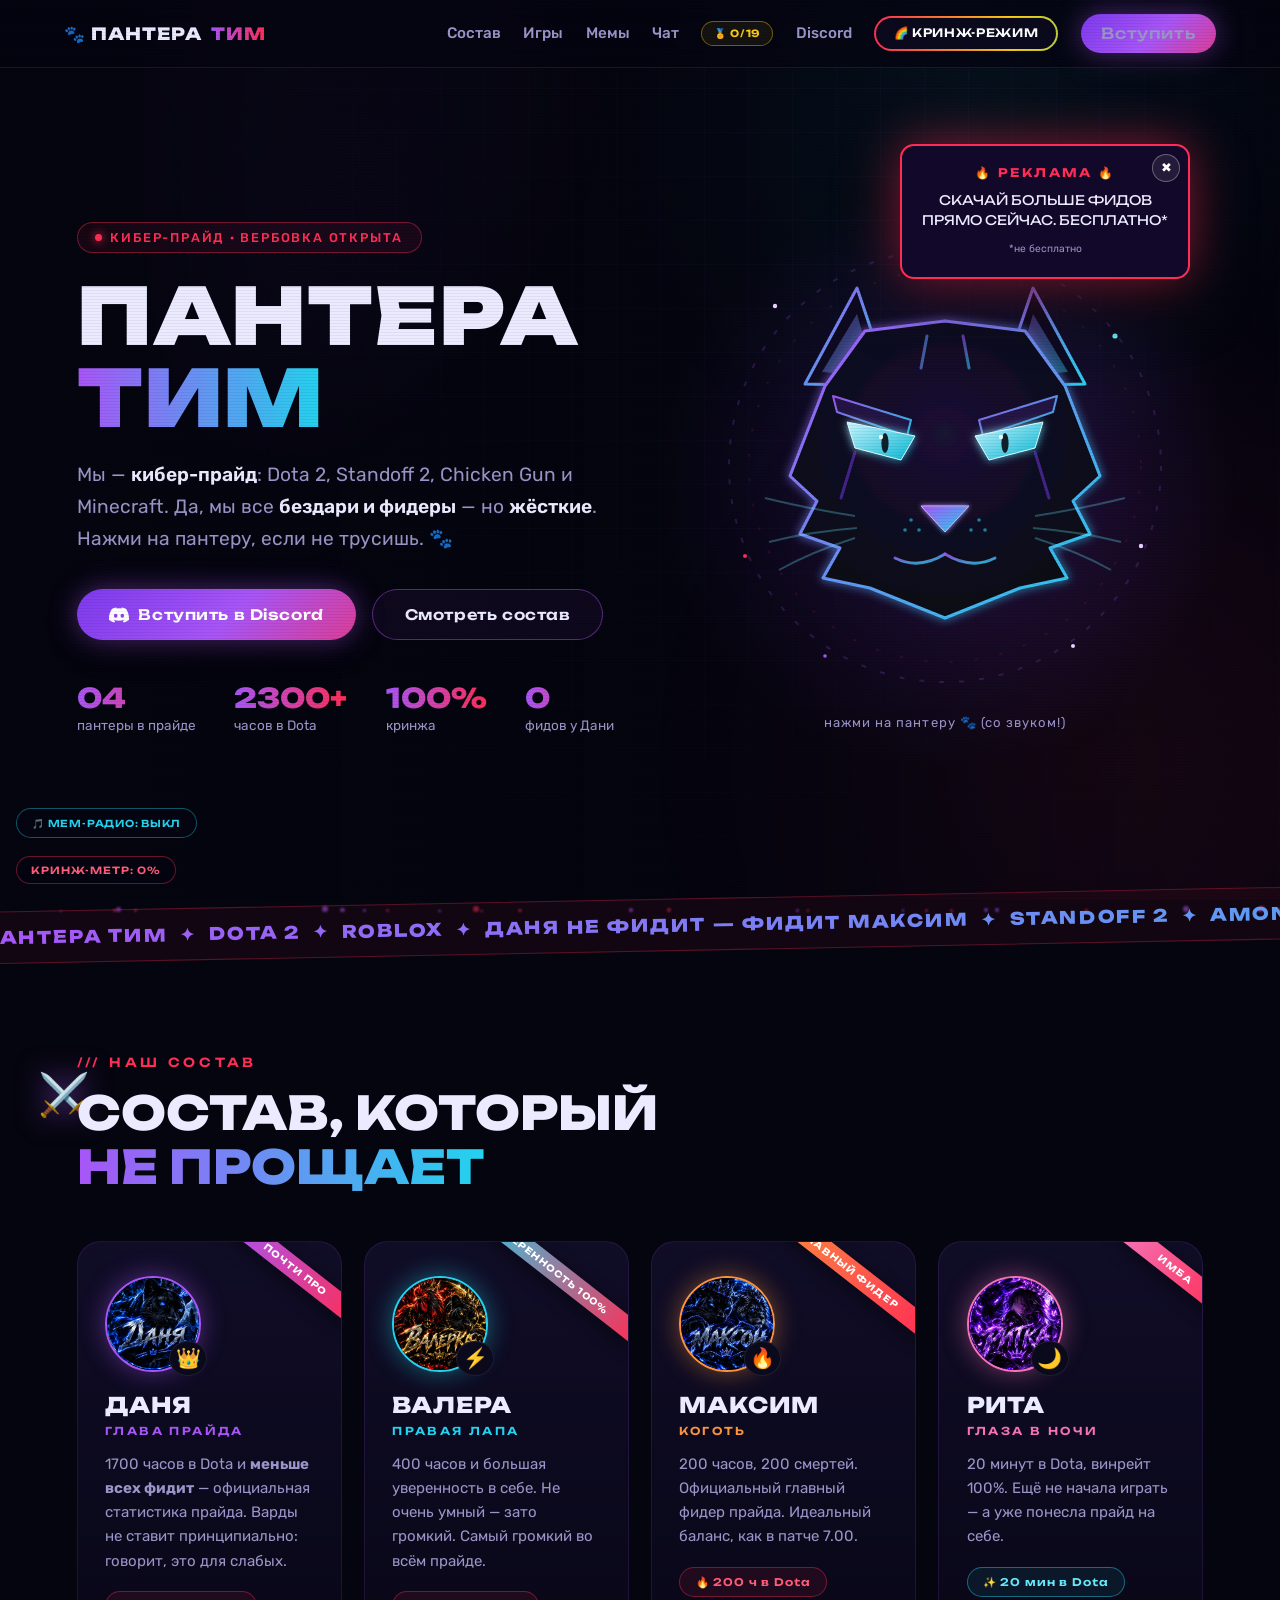
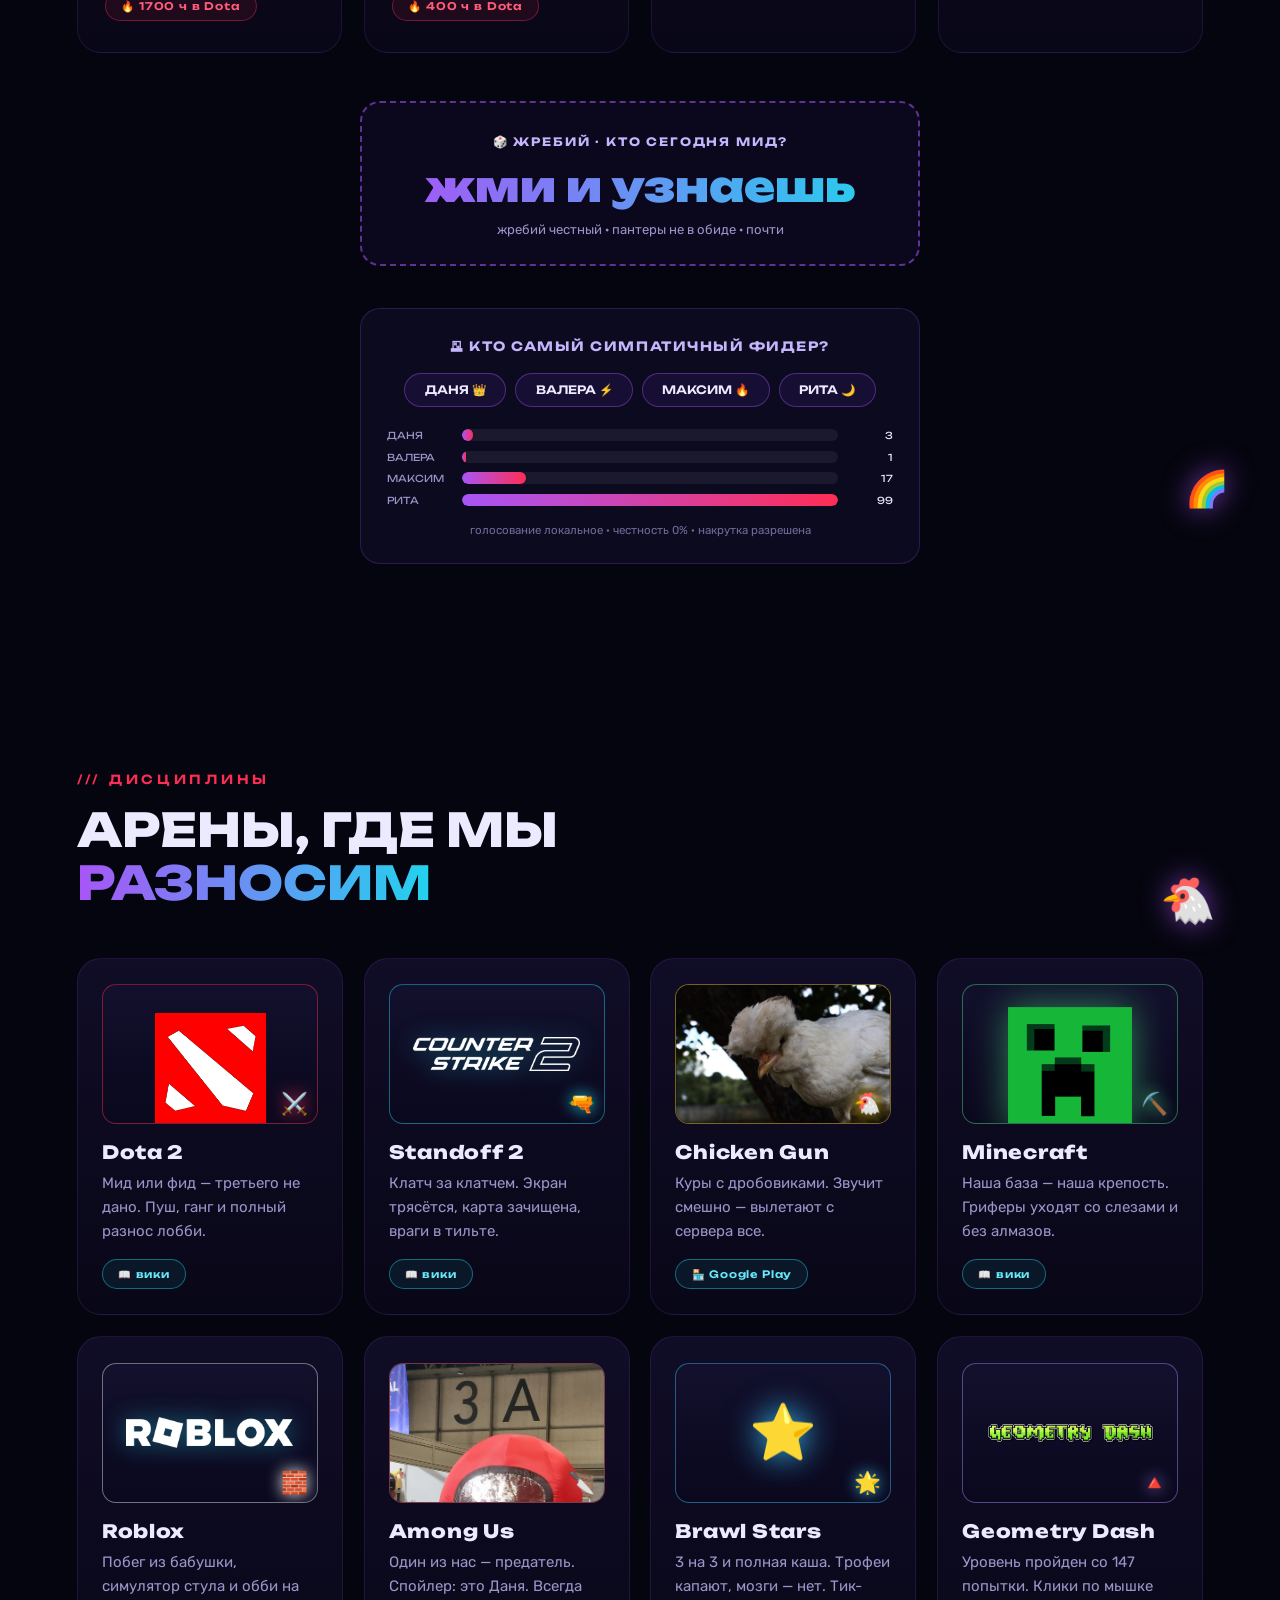
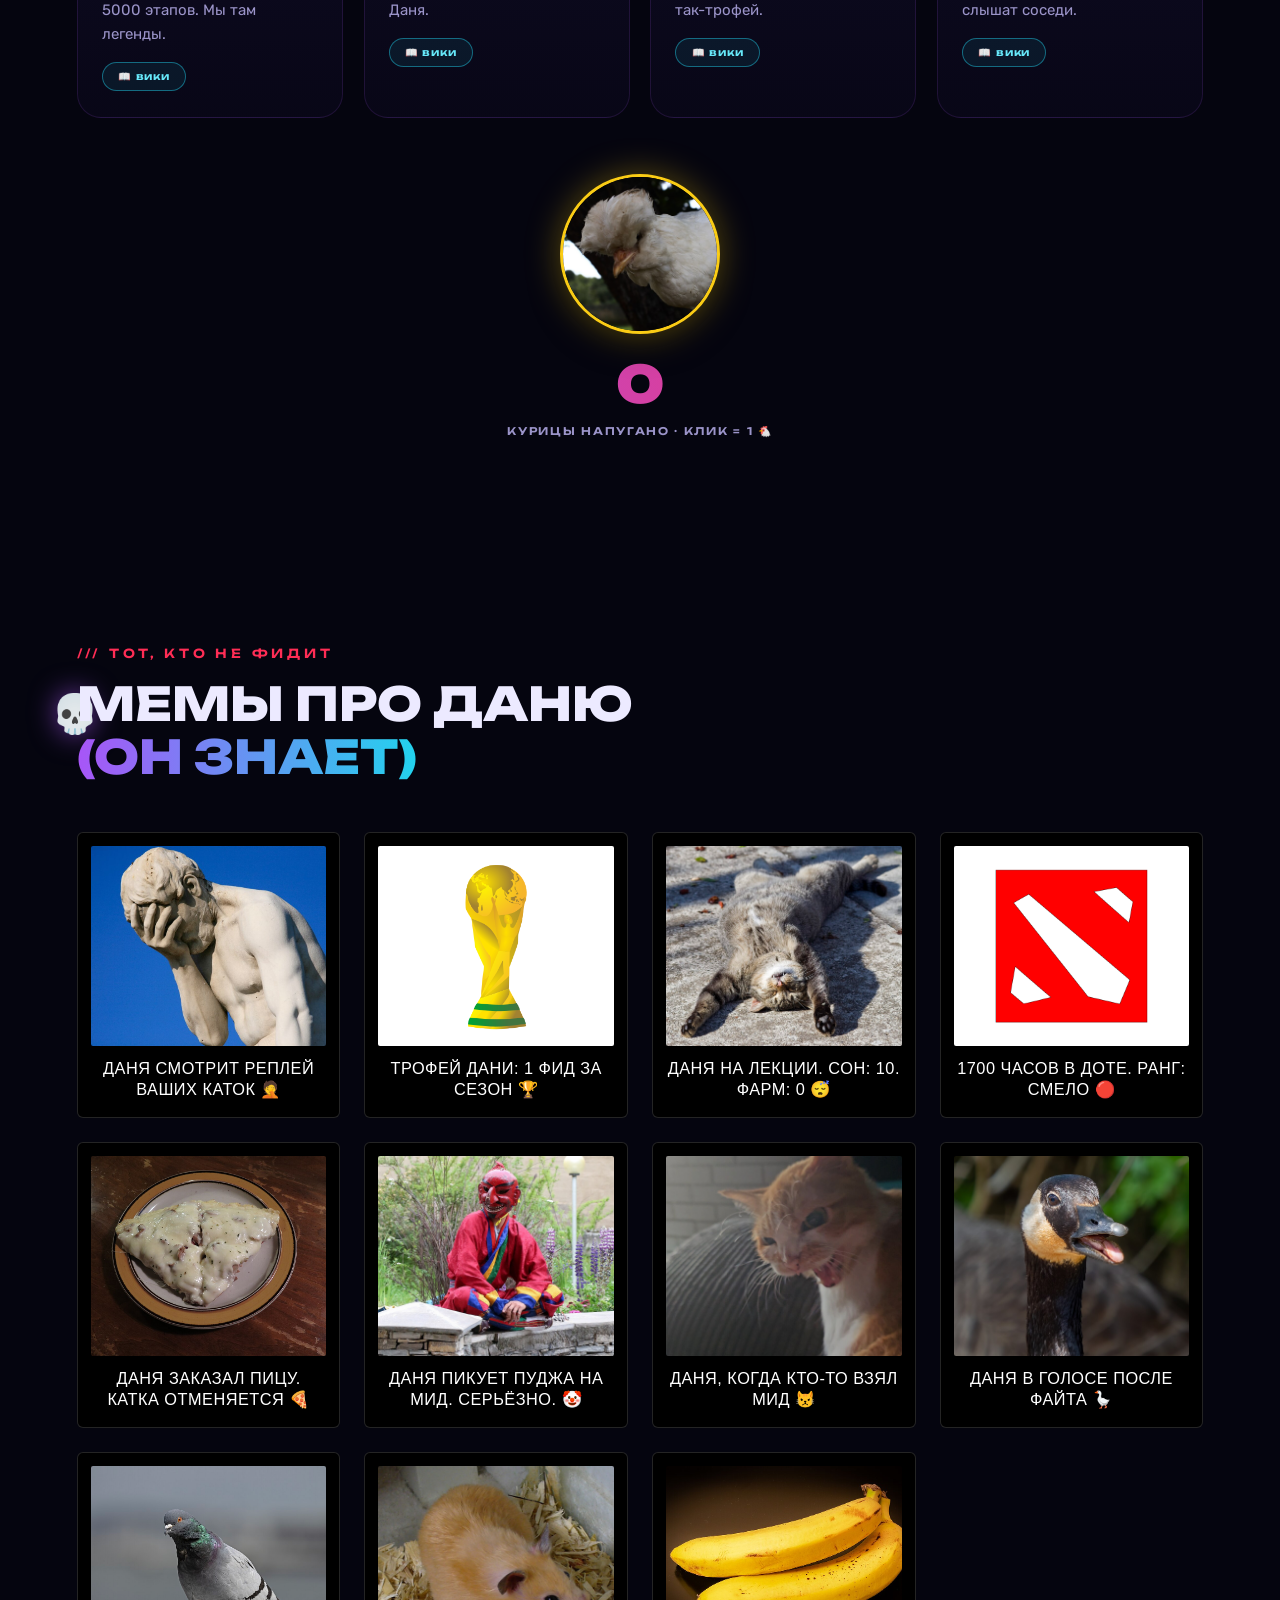
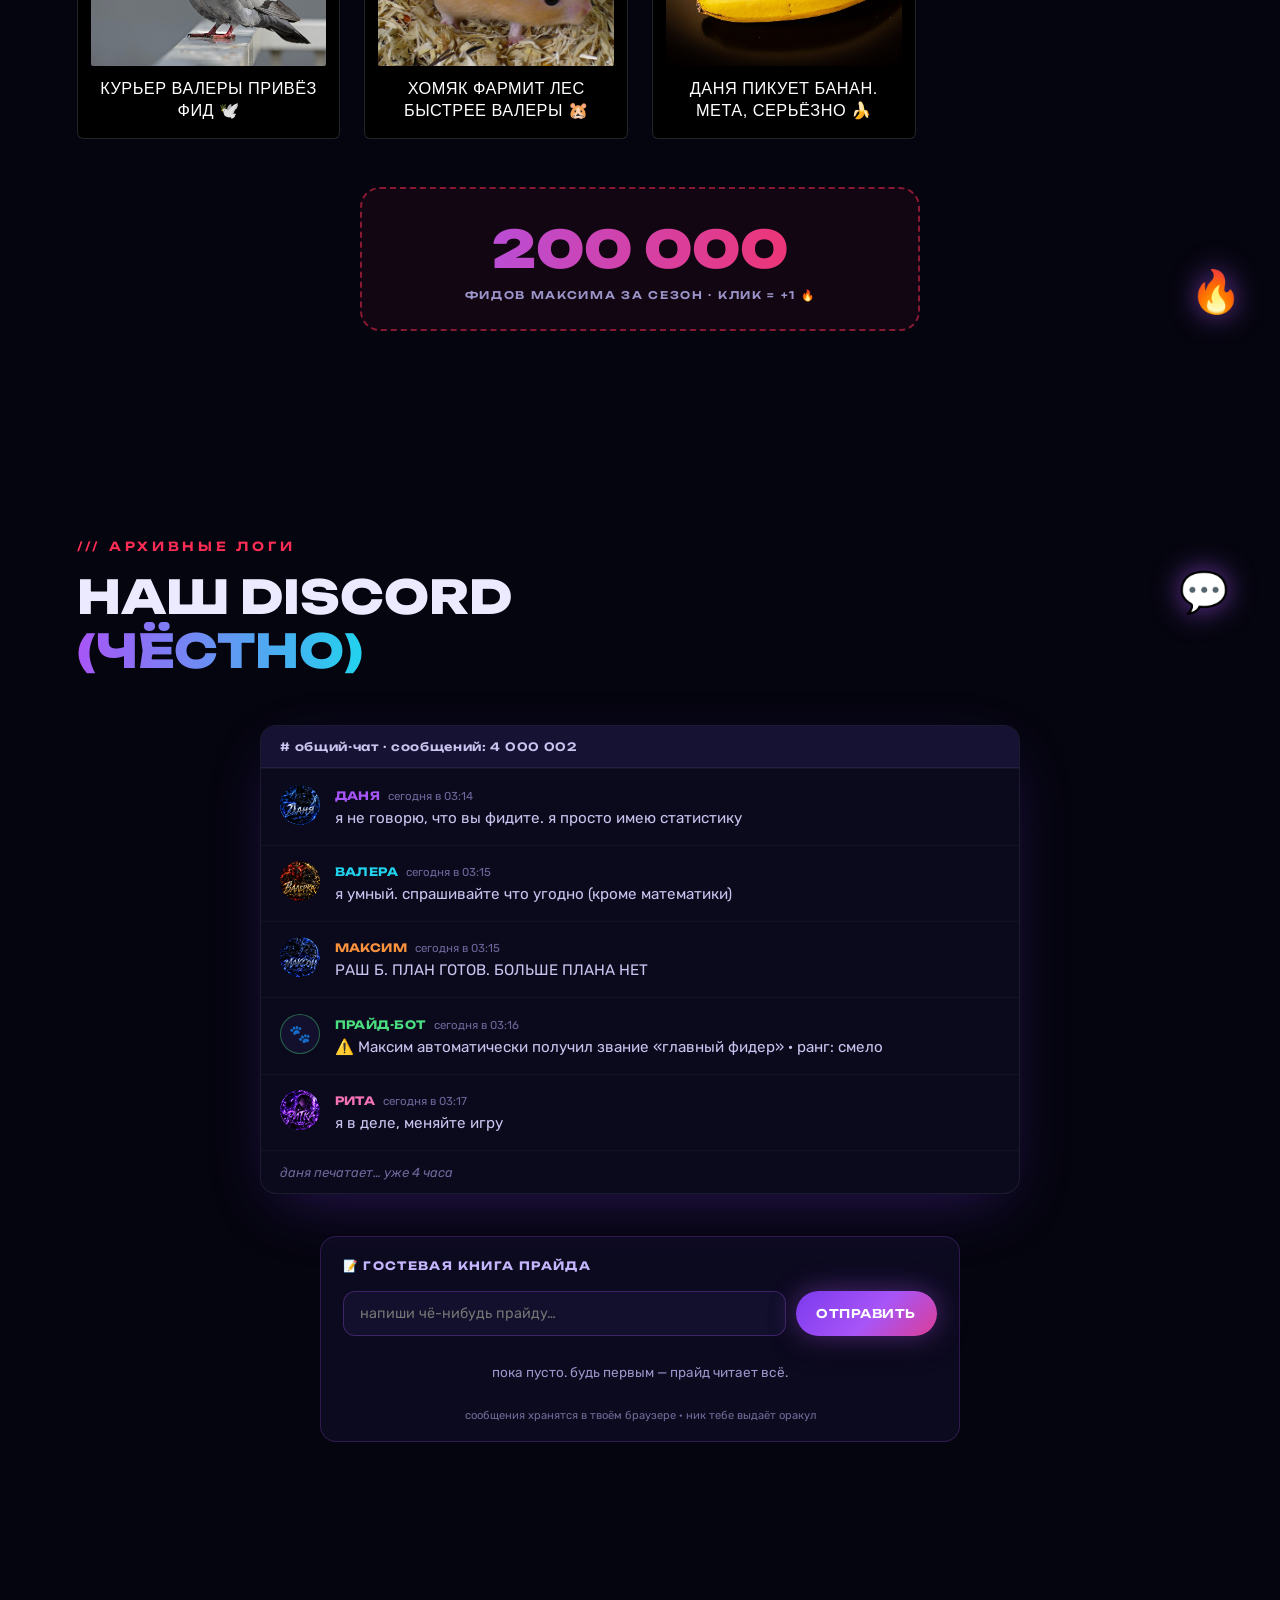
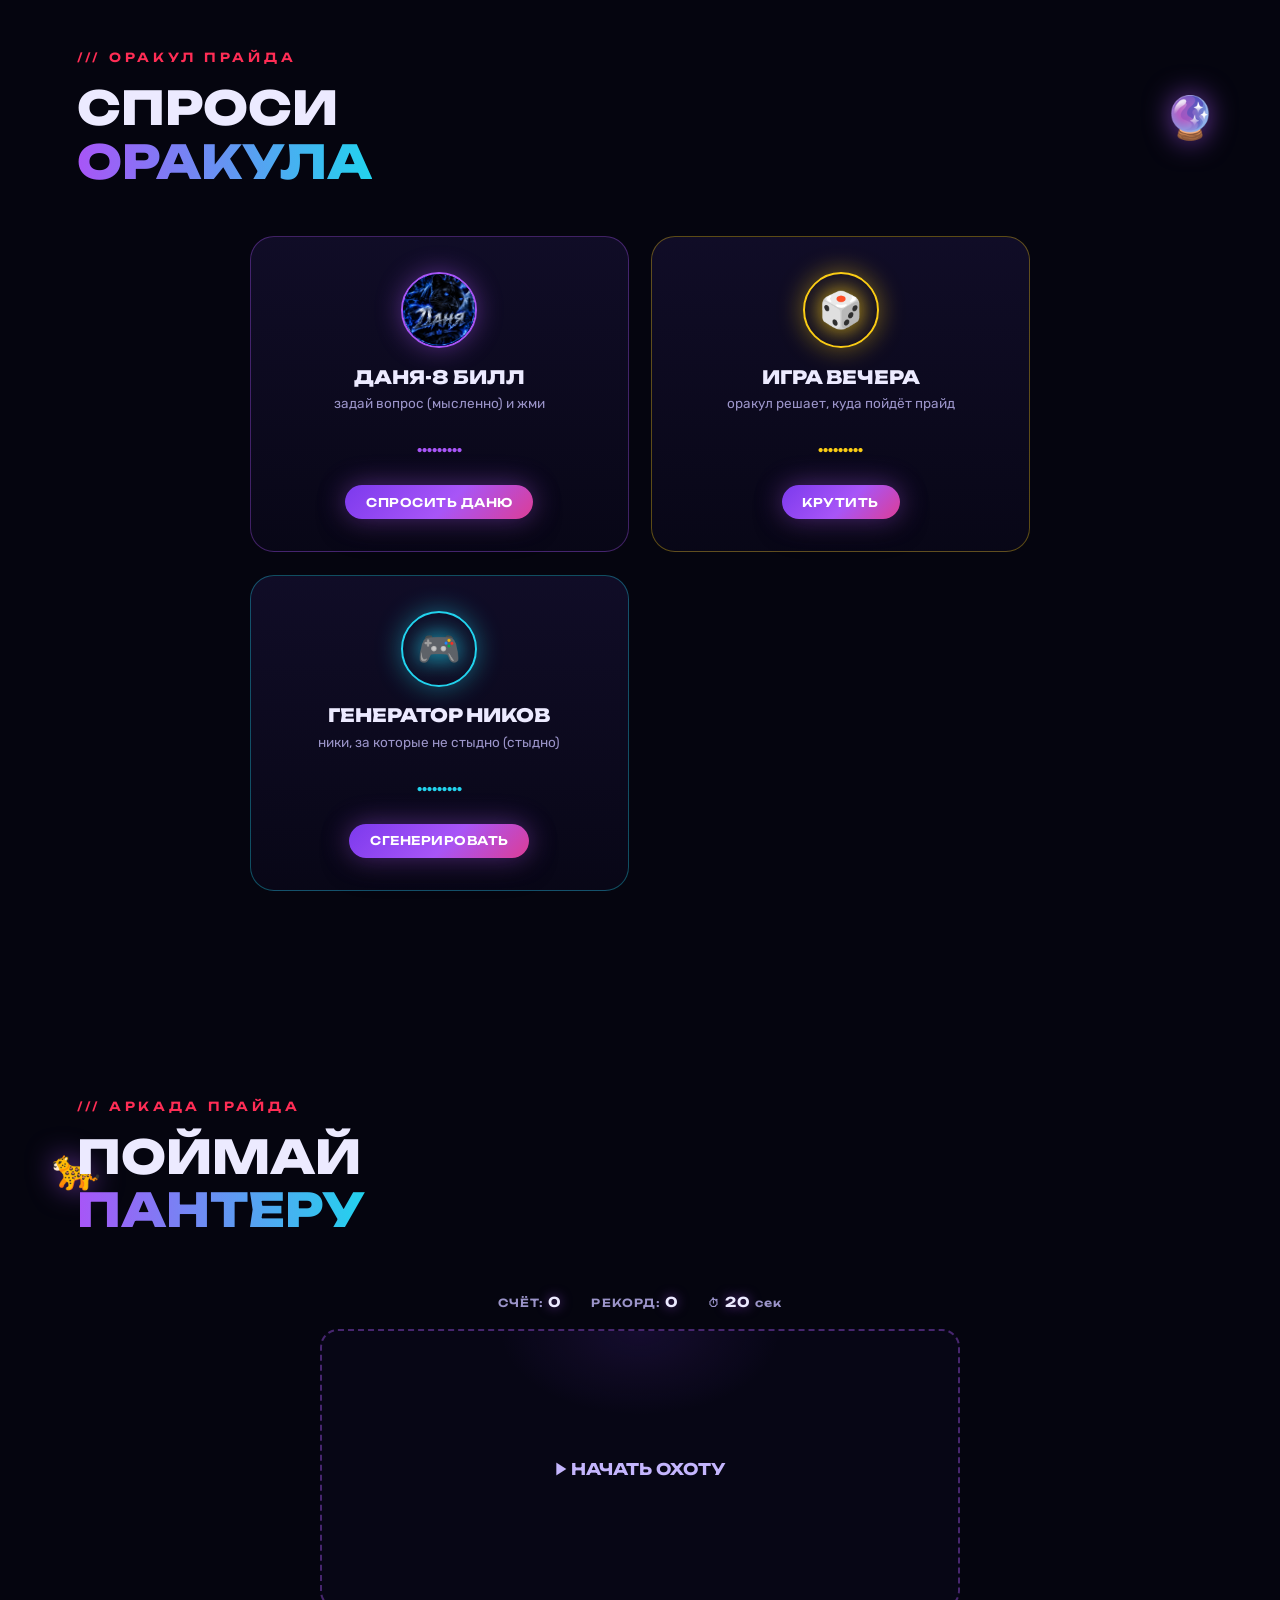
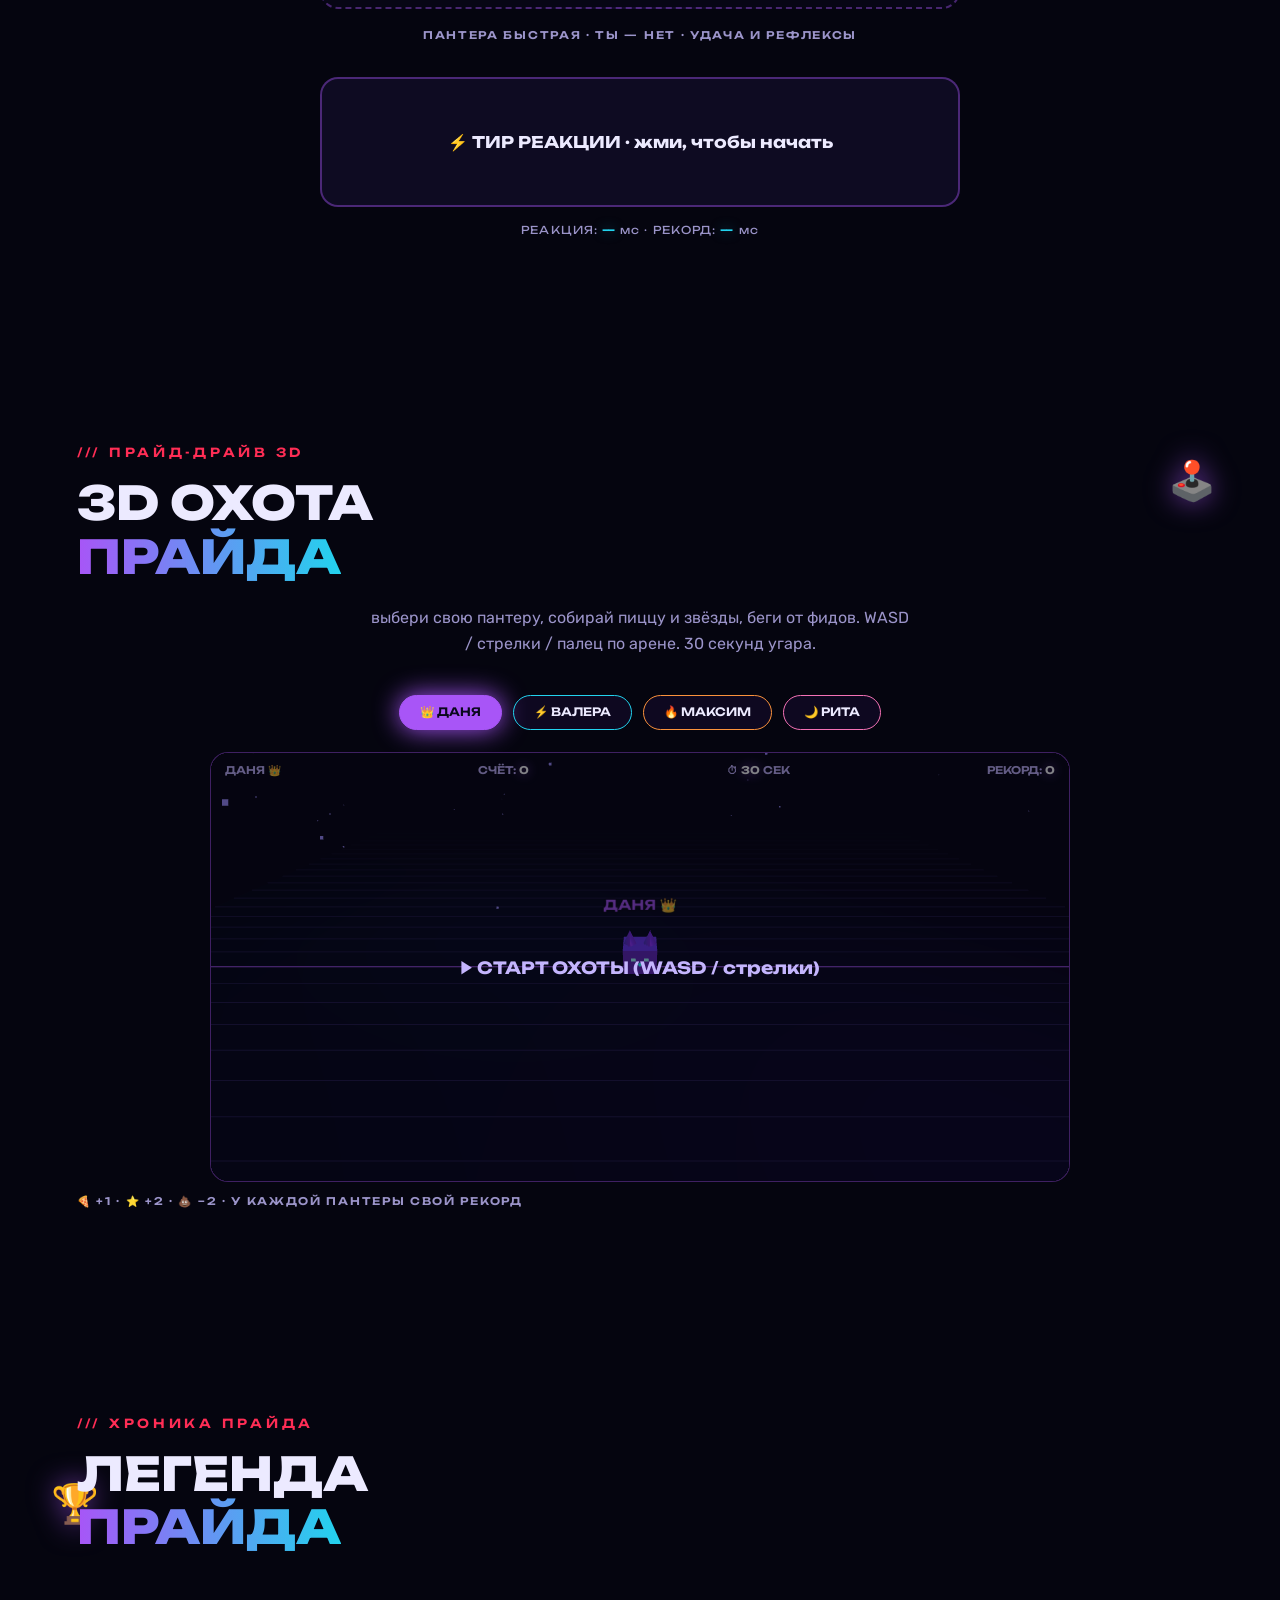
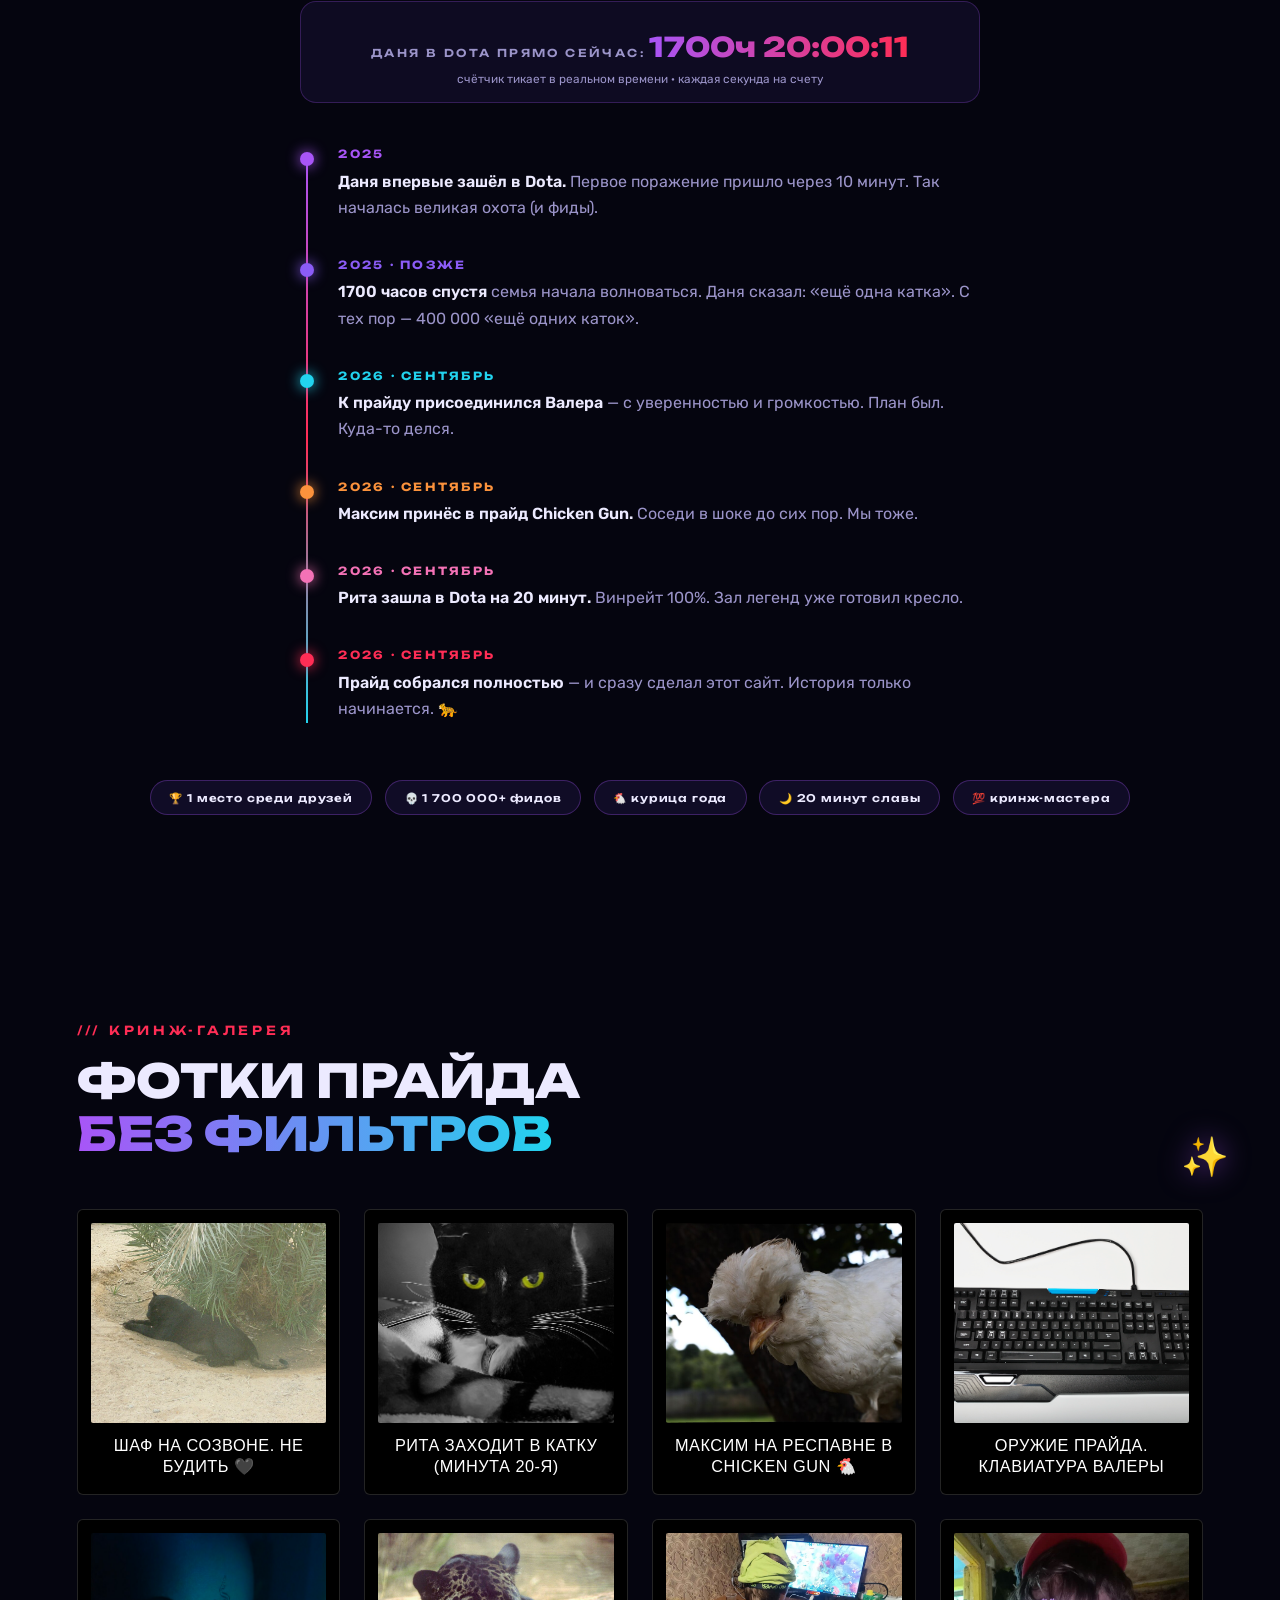
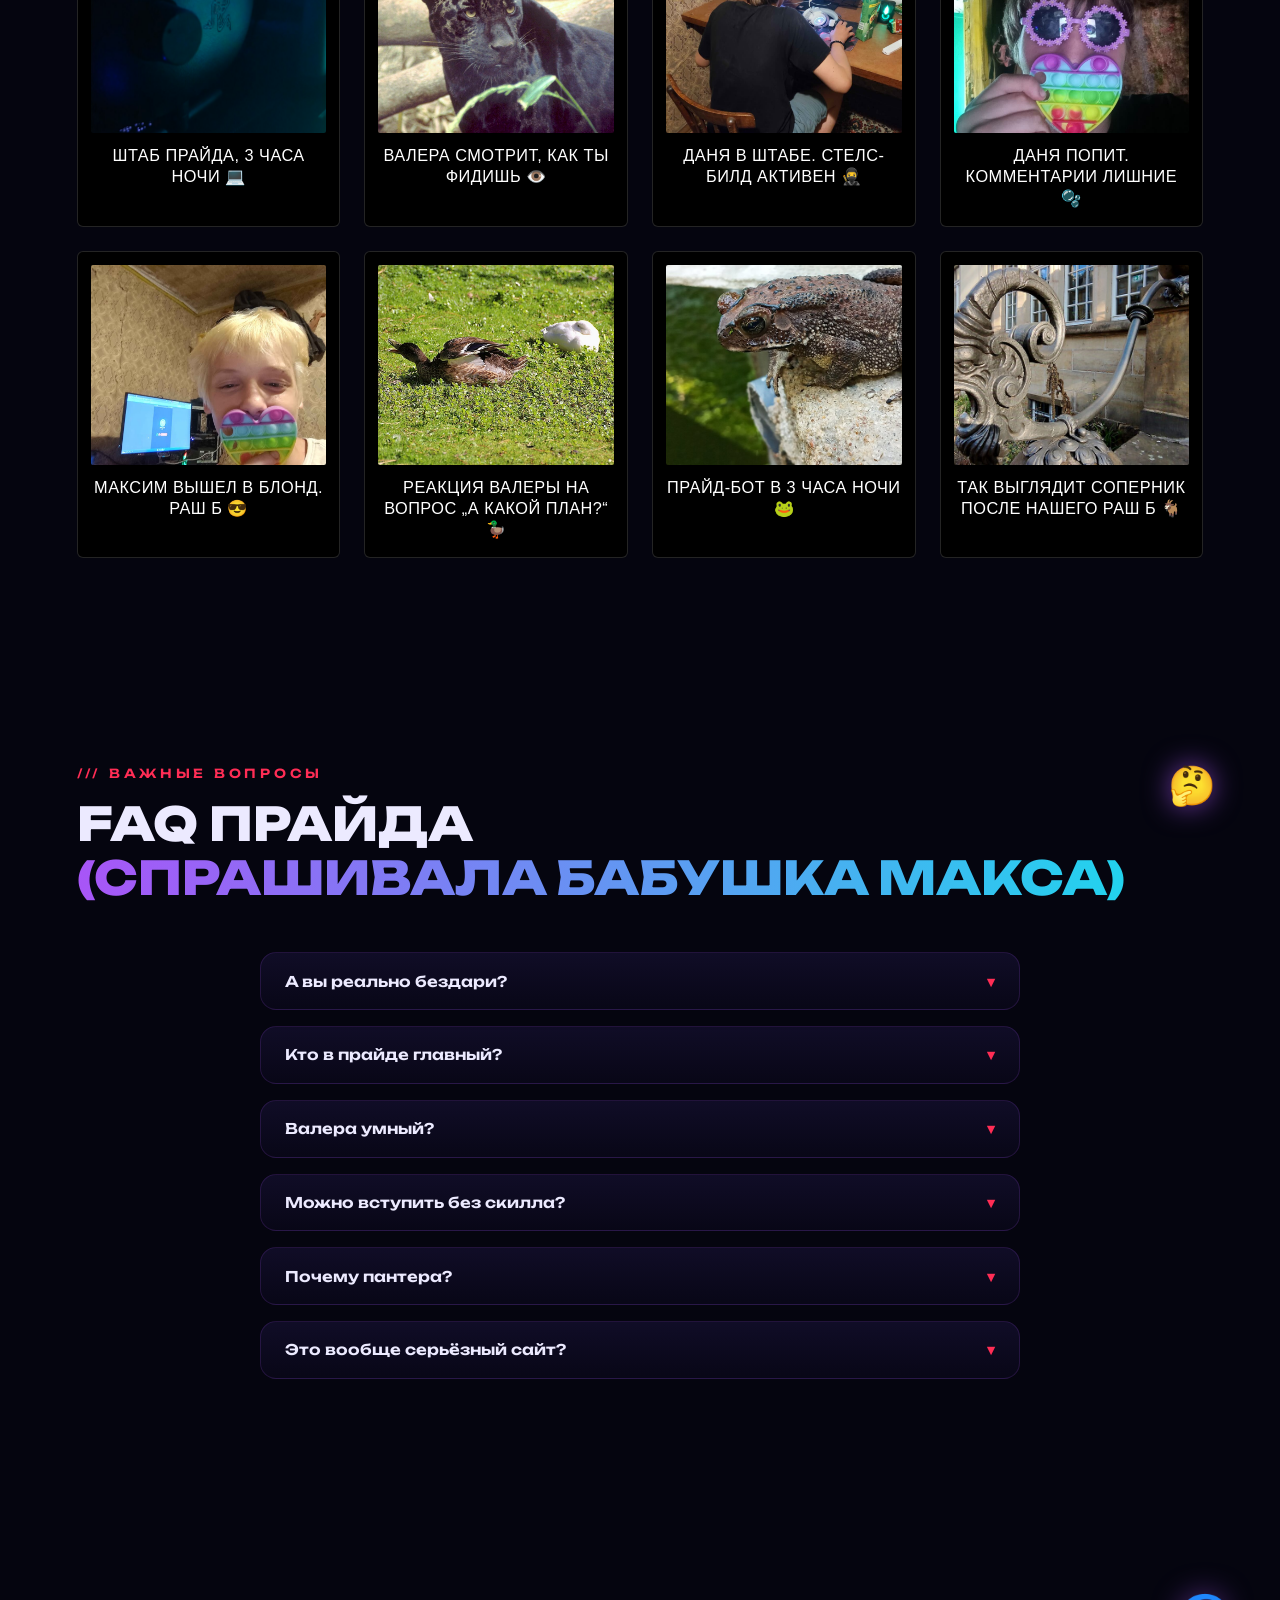
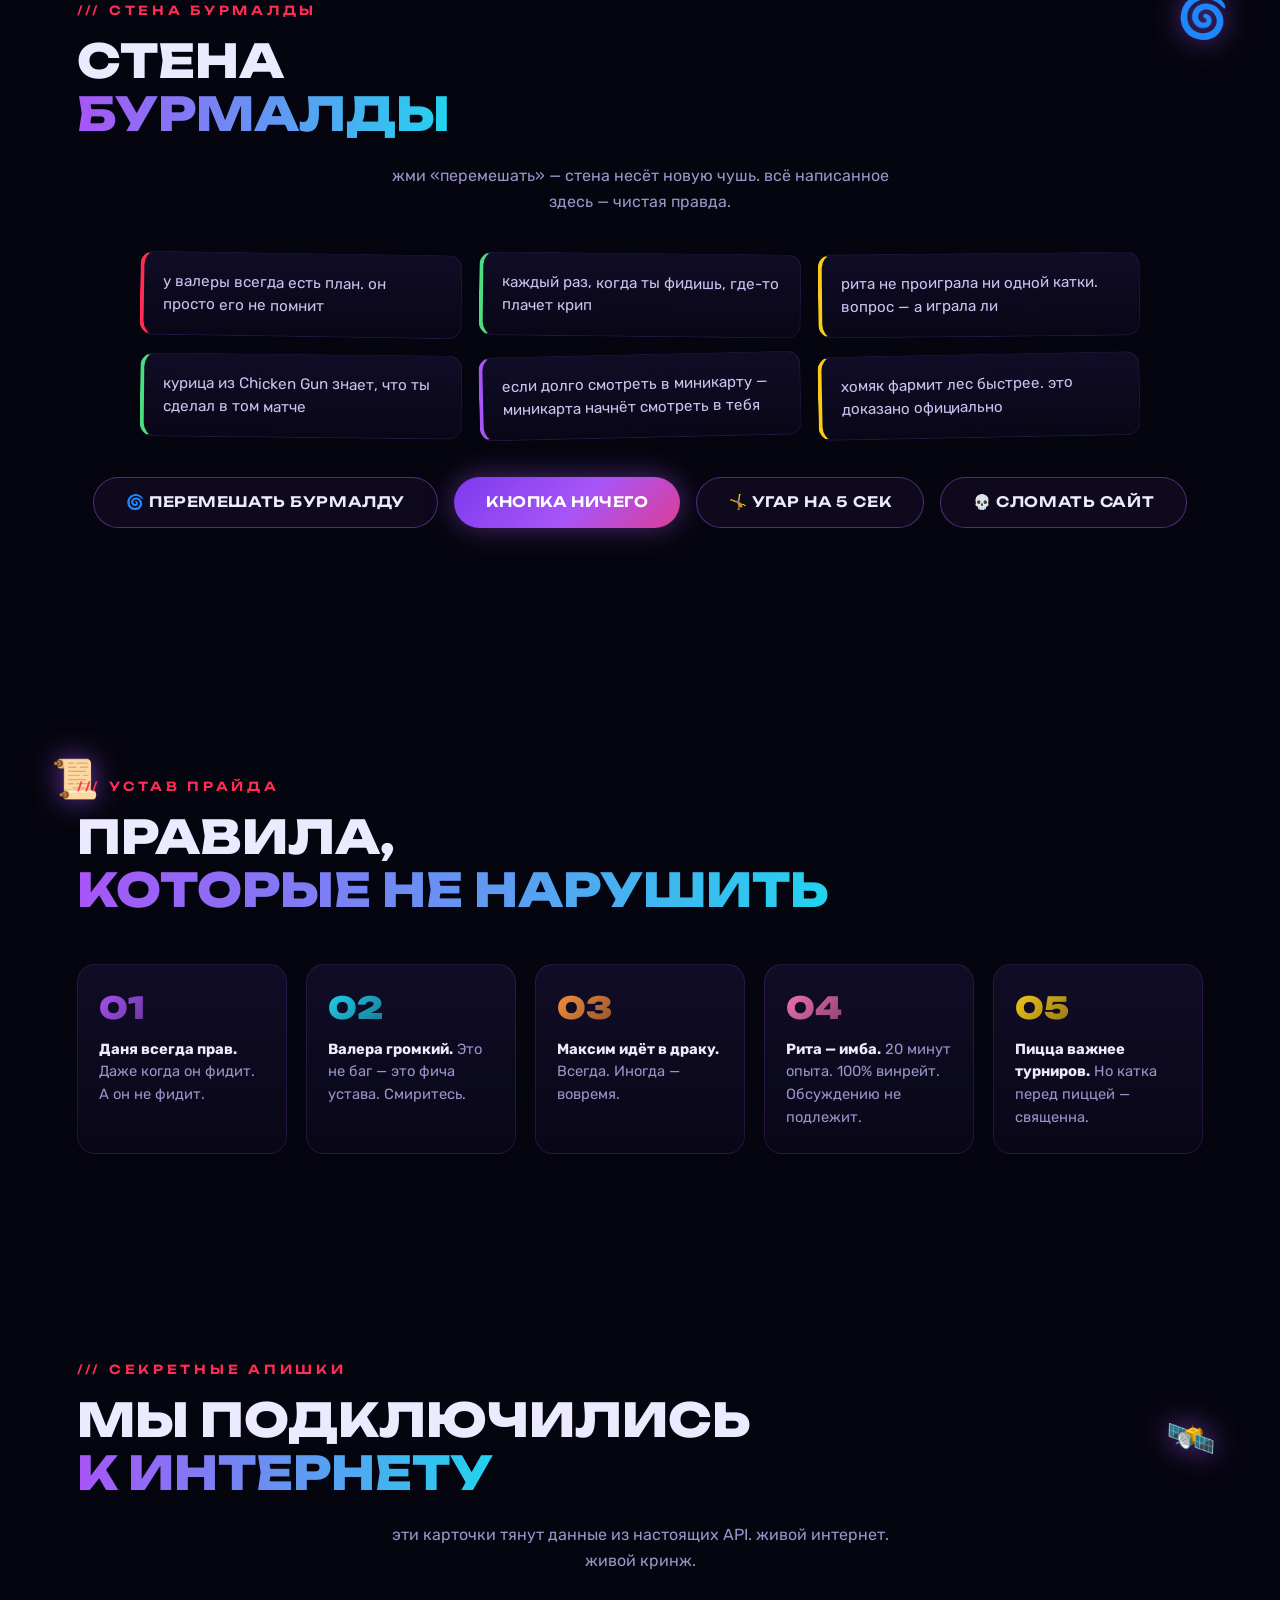
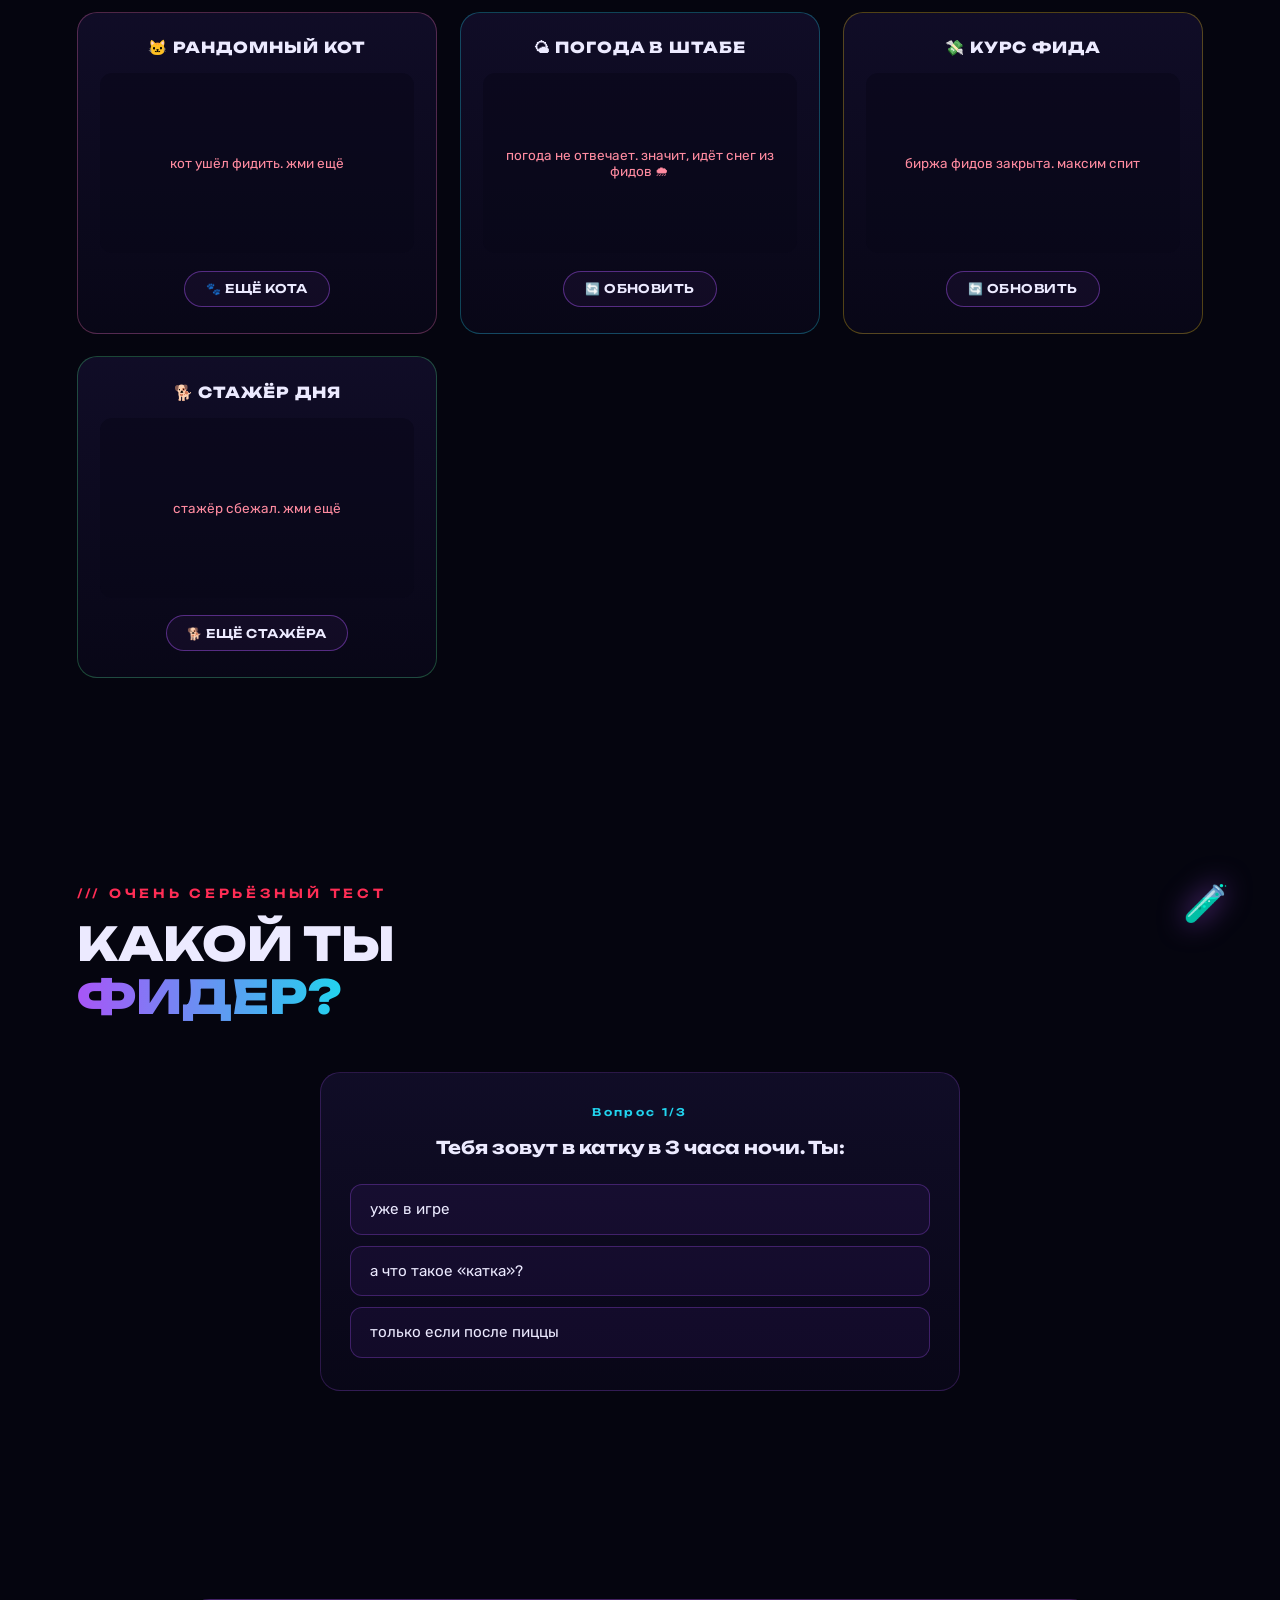
==== commit 8c701ea2: "ещё херня: убегающая реклама, случайные события, СЛОМАТЬ САЙТ, таймер прайда, тест «какой ты фидер»" ====
--- a/index.html
+++ b/index.html
@@ -36,7 +36,7 @@
     <a class="nav-page" href="#games">Игры</a>
     <a class="nav-page" href="#memes">Мемы</a>
     <a class="nav-page" href="#chat">Чат</a>
-    <span class="ach-badge" id="achBadge">🏅 0/17</span>
+    <span class="ach-badge" id="achBadge">🏅 0/19</span>
     <a class="nav-page" href="#discord">Discord</a>
     <button class="btn-cringe" id="cringeBtn" aria-pressed="false">🌈 КРИНЖ-РЕЖИМ</button>
     <a class="btn btn-primary btn-small" href="https://discord.gg/ranMNxS6A" target="_blank" rel="noopener">Вступить</a>
@@ -744,6 +744,7 @@
       <button class="btn btn-ghost" id="shuffleBurmala">🌀 ПЕРЕМЕШАТЬ БУРМАЛДУ</button>
       <button class="btn btn-primary" id="nothingBtn">КНОПКА НИЧЕГО</button>
       <button class="btn btn-ghost" id="ugarBtn">🤸 УГАР НА 5 СЕК</button>
+      <button class="btn btn-ghost" id="breakBtn">💀 СЛОМАТЬ САЙТ</button>
     </div>
     <div class="nothing-note" id="nothingNote"></div>
   </div>
@@ -810,6 +811,20 @@
         <div class="api-body" id="dogBox"><span class="api-load">будим стажёра…</span></div>
         <button class="btn btn-ghost btn-small" id="dogBtn">🐕 ЕЩЁ СТАЖЁРА</button>
       </div>
+    </div>
+  </div>
+</section>
+
+<!-- ================= ТЕСТ ================= -->
+<section id="test">
+  <span class="sticker" style="top:14%;right:4%;font-size:2.3rem;animation-delay:.8s" aria-hidden="true">🧪</span>
+  <div class="section-inner">
+    <div class="kicker reveal">/// очень серьёзный тест</div>
+    <h2 class="reveal" style="--d:.05s">КАКОЙ ТЫ<br><span class="grad-text">ФИДЕР?</span></h2>
+    <div class="quiz reveal" style="--d:.1s" id="quiz">
+      <div class="q-num" id="qNum">Вопрос 1/3</div>
+      <div class="q-text" id="qText"></div>
+      <div class="q-answers" id="qAnswers"></div>
     </div>
   </div>
 </section>
@@ -832,6 +847,7 @@
   <div class="paws" aria-hidden="true"><span>🐾</span><span>🐾</span><span>🐾</span><span>🐾</span><span>🐾</span></div>
   <div>ПАНТЕРА ТИМ © 2026 · прайд бьёт первым 🖤</div>
   <div class="fact-line">💡 <span id="factText"></span></div>
+  <div class="site-time" id="siteTime"></div>
   <div class="credits">фотки: Wikimedia Commons · логотипы принадлежат их владельцам · Даня одобрил (нет)</div>
 </footer>
 
@@ -841,7 +857,14 @@
 <canvas id="viz"></canvas>
 <div id="achToasts"></div>
 
+<div class="fake-ad hidden" id="fakeAd">
+  <div class="fa-head">🔥 РЕКЛАМА 🔥</div>
+  <p>СКАЧАЙ БОЛЬШЕ ФИДОВ ПРЯМО СЕЙЧАС. БЕСПЛАТНО*</p>
+  <small>*не бесплатно</small>
+  <button class="fa-close" id="faClose">✖</button>
+</div>
+
 <script src="js/audio.js?v=6" defer></script>
-<script src="js/main.js?v=6" defer></script>
+<script src="js/main.js?v=7" defer></script>
 </body>
 </html>
--- a/css/style.css
+++ b/css/style.css
@@ -1074,3 +1074,66 @@
   background:linear-gradient(90deg,var(--purple),var(--red));
   -webkit-background-clip:text;background-clip:text;-webkit-text-fill-color:transparent;
 }
+
+/* ---------- убегающая реклама ---------- */
+.fake-ad{
+  position:fixed;top:16%;right:7%;z-index:130;width:290px;
+  background:#12082a;border:2px solid var(--red);border-radius:14px;
+  padding:1.2rem 1rem 1.3rem;text-align:center;
+  box-shadow:0 0 50px rgba(255,45,85,.5), 0 20px 60px rgba(0,0,0,.6);
+  animation:adWobble 1.2s ease-in-out infinite;
+}
+.fake-ad.hidden{display:none}
+.fa-head{
+  font-family:'Unbounded',sans-serif;color:var(--red);font-size:.74rem;
+  font-weight:700;letter-spacing:.2em;margin-bottom:.7rem;
+}
+.fake-ad p{font-family:'Unbounded',sans-serif;font-size:.82rem;line-height:1.5;margin-bottom:.4rem}
+.fake-ad small{color:var(--muted);font-size:.64rem}
+.fa-close{
+  position:absolute;top:8px;right:8px;width:28px;height:28px;border-radius:50%;
+  border:1px solid rgba(255,255,255,.3);background:rgba(255,255,255,.08);
+  color:#fff;cursor:pointer;font-size:.8rem;line-height:1;
+  transition:left .25s ease, top .25s ease;
+}
+@keyframes adWobble{0%,100%{transform:rotate(-1.5deg)}50%{transform:rotate(1.5deg)}}
+
+/* ---------- сломать сайт ---------- */
+section{transition:transform .3s ease}
+body.broken{filter:invert(1) hue-rotate(180deg)}
+body.broken section{transform:rotate(-2deg) scale(.96)}
+body.broken section:nth-of-type(even){transform:rotate(2.5deg) scale(.96)}
+body.broken .marquee{transform:rotate(1.1deg) scale(1.03)}
+
+/* ---------- тест ---------- */
+.quiz{
+  max-width:640px;margin:0 auto;text-align:center;
+  background:linear-gradient(180deg, rgba(21,16,48,.72), rgba(10,8,26,.72));
+  border:1px solid rgba(168,85,247,.22);border-radius:20px;padding:2rem 1.8rem;
+}
+.q-num{
+  font-family:'Unbounded',sans-serif;font-size:.66rem;font-weight:600;
+  letter-spacing:.22em;color:var(--cyan);margin-bottom:1rem;
+}
+.q-text{
+  font-family:'Unbounded',sans-serif;font-weight:700;font-size:1.1rem;
+  line-height:1.45;margin-bottom:1.5rem;
+}
+.q-answers{display:flex;flex-direction:column;gap:.7rem}
+.q-ans{
+  padding:.95rem 1.2rem;border-radius:12px;text-align:left;cursor:pointer;
+  border:1px solid rgba(168,85,247,.3);background:rgba(124,58,237,.08);
+  color:var(--text);font-family:'Rubik',sans-serif;font-size:.95rem;
+  transition:background .25s, border-color .25s, transform .25s;
+}
+.q-ans:hover{background:rgba(124,58,237,.2);border-color:var(--purple);transform:translateX(5px)}
+.q-result-emoji{font-size:2.8rem;margin-bottom:.6rem}
+.q-result-title{
+  font-family:'Unbounded',sans-serif;font-weight:900;font-size:1.55rem;
+  background:linear-gradient(90deg,var(--purple),var(--red));
+  -webkit-background-clip:text;background-clip:text;-webkit-text-fill-color:transparent;
+}
+.q-result-desc{color:var(--muted);line-height:1.65;margin:1rem 0 1.5rem}
+
+/* ---------- таймер в футере ---------- */
+.site-time{margin-top:.9rem;font-family:'Unbounded',sans-serif;font-size:.72rem;color:#67e8f9;letter-spacing:.06em}
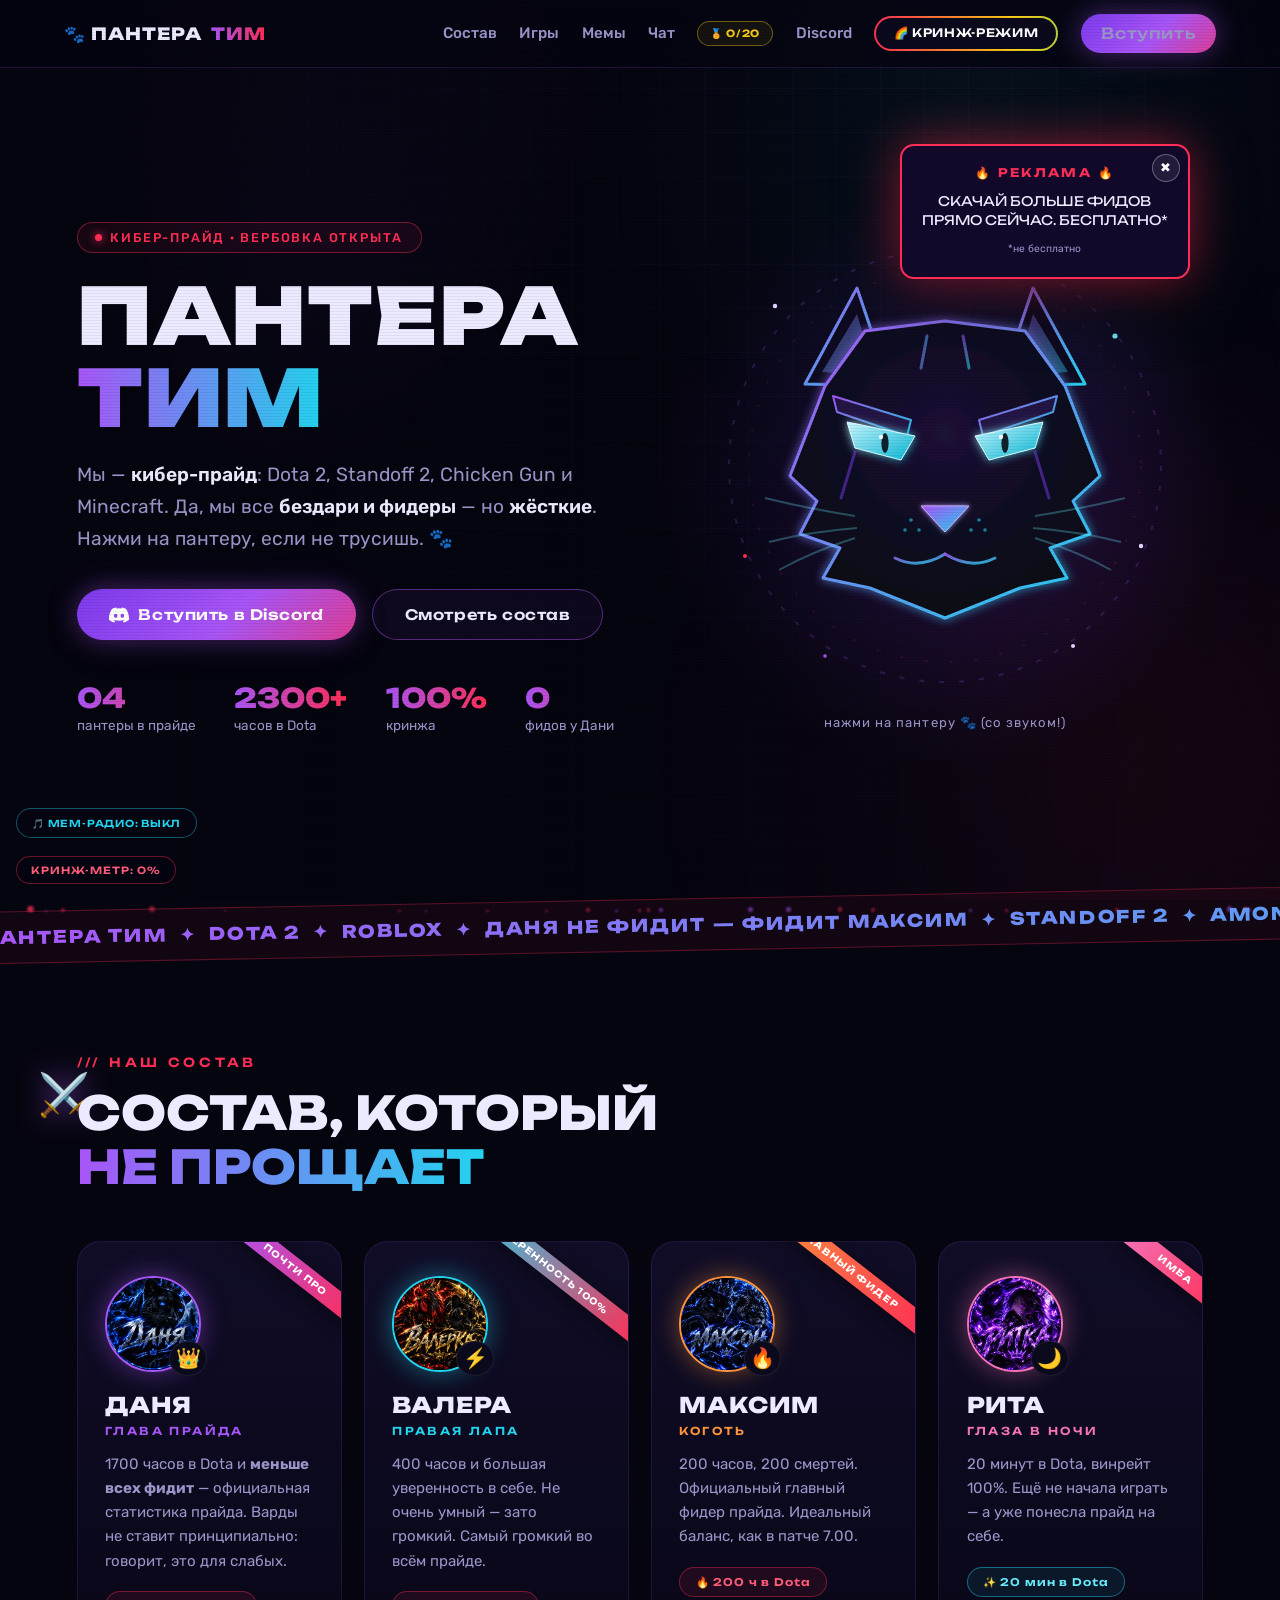
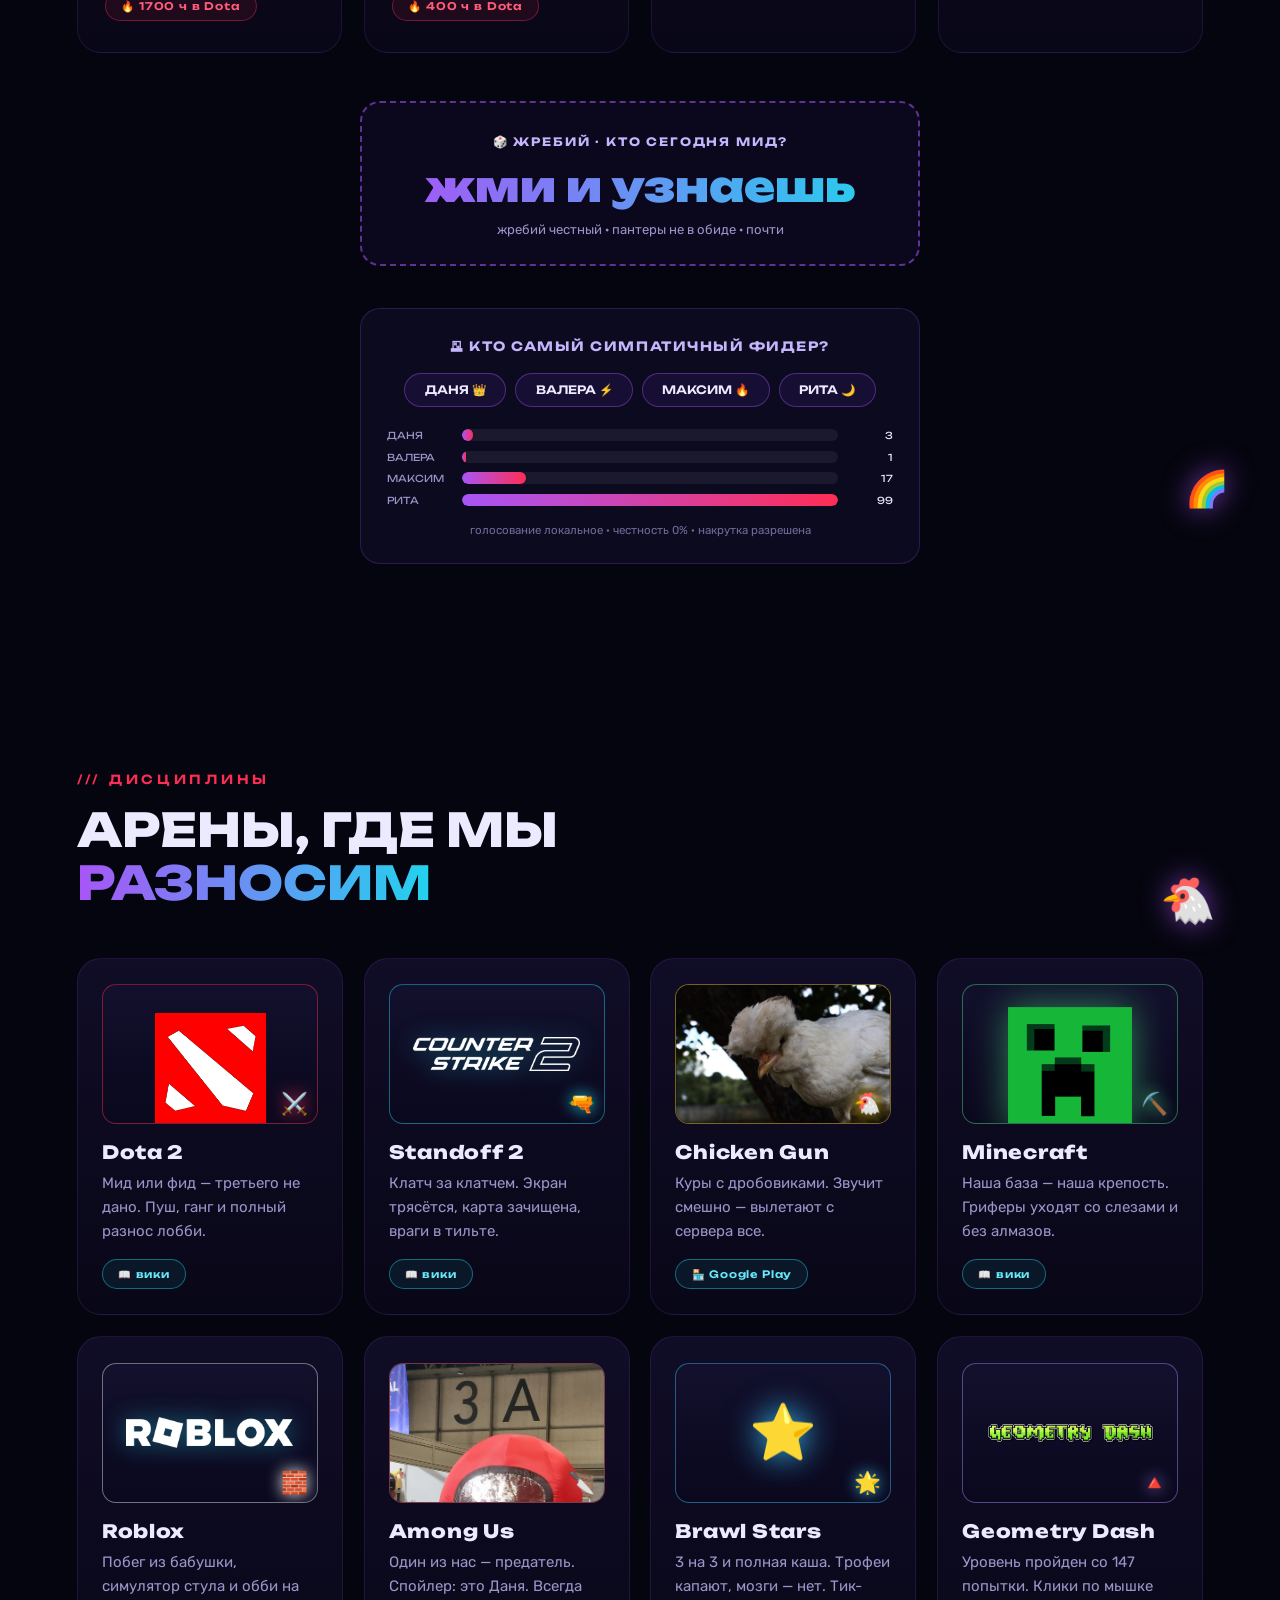
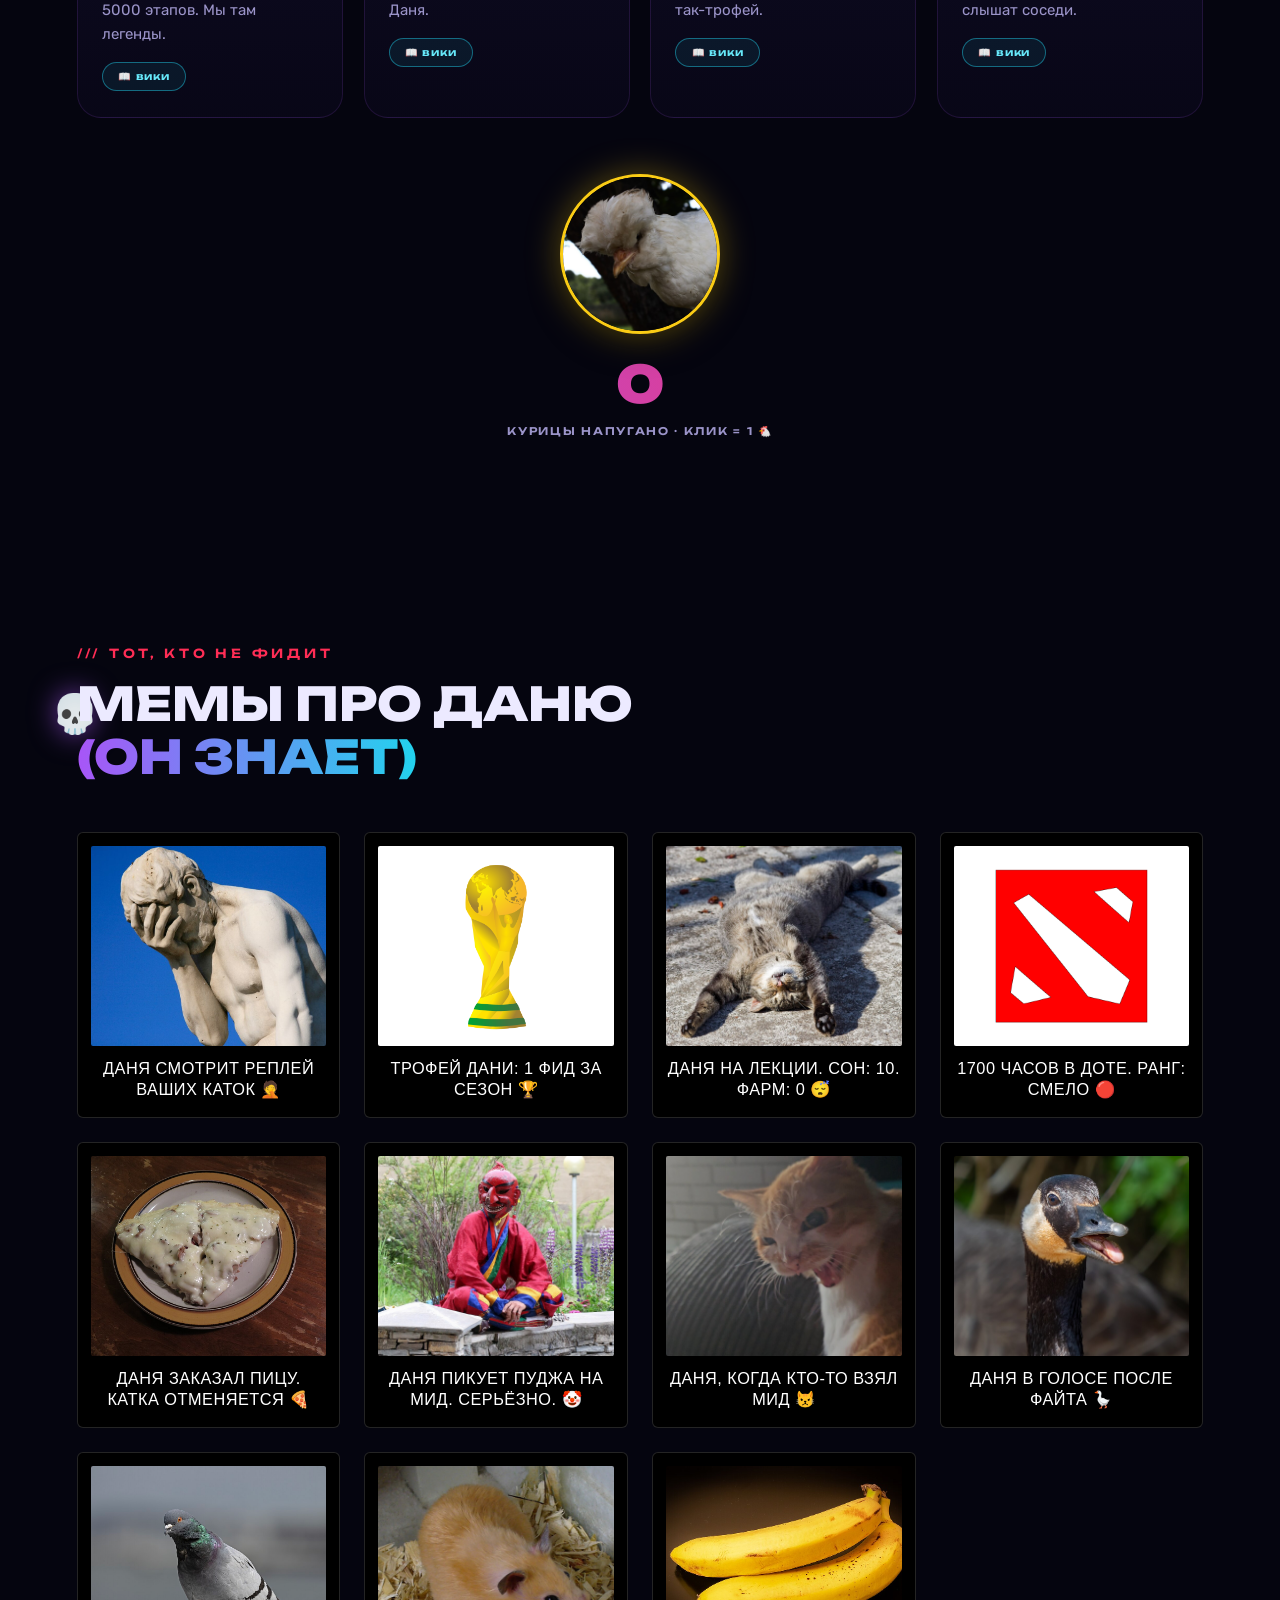
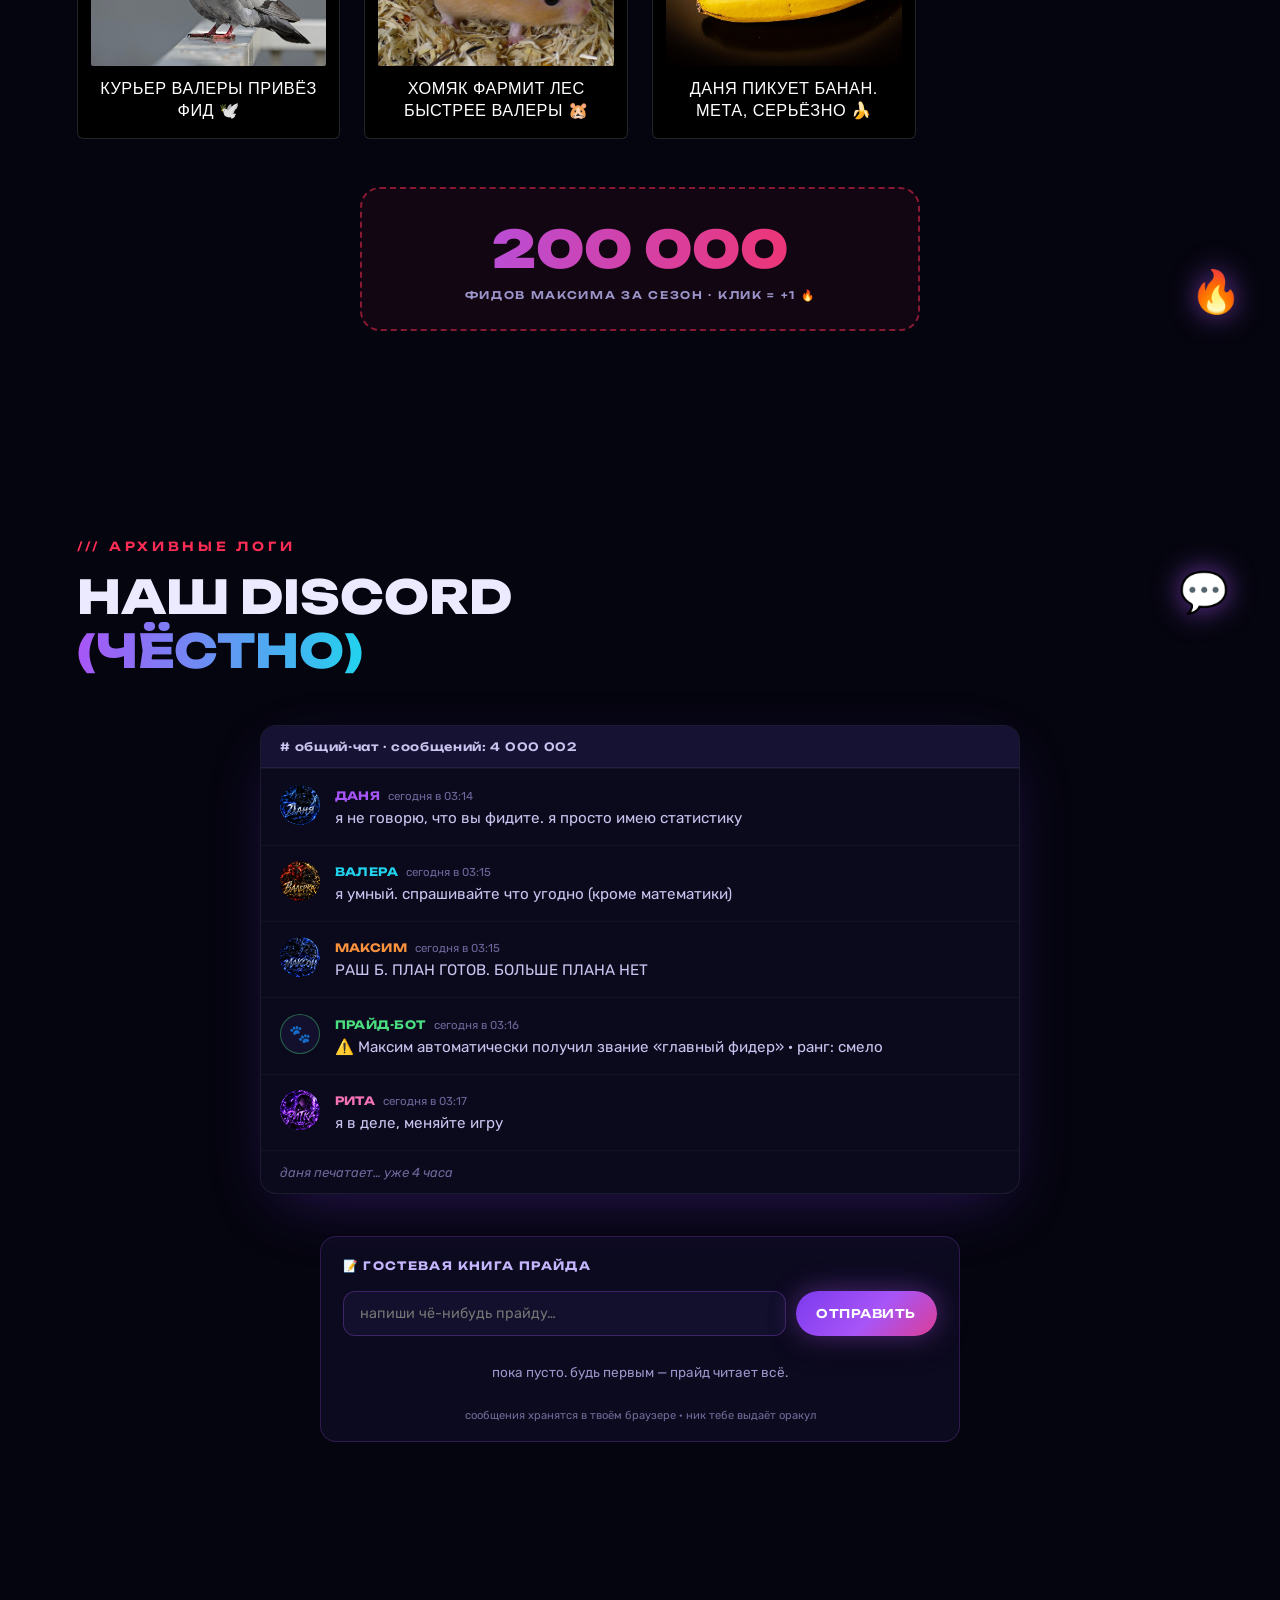
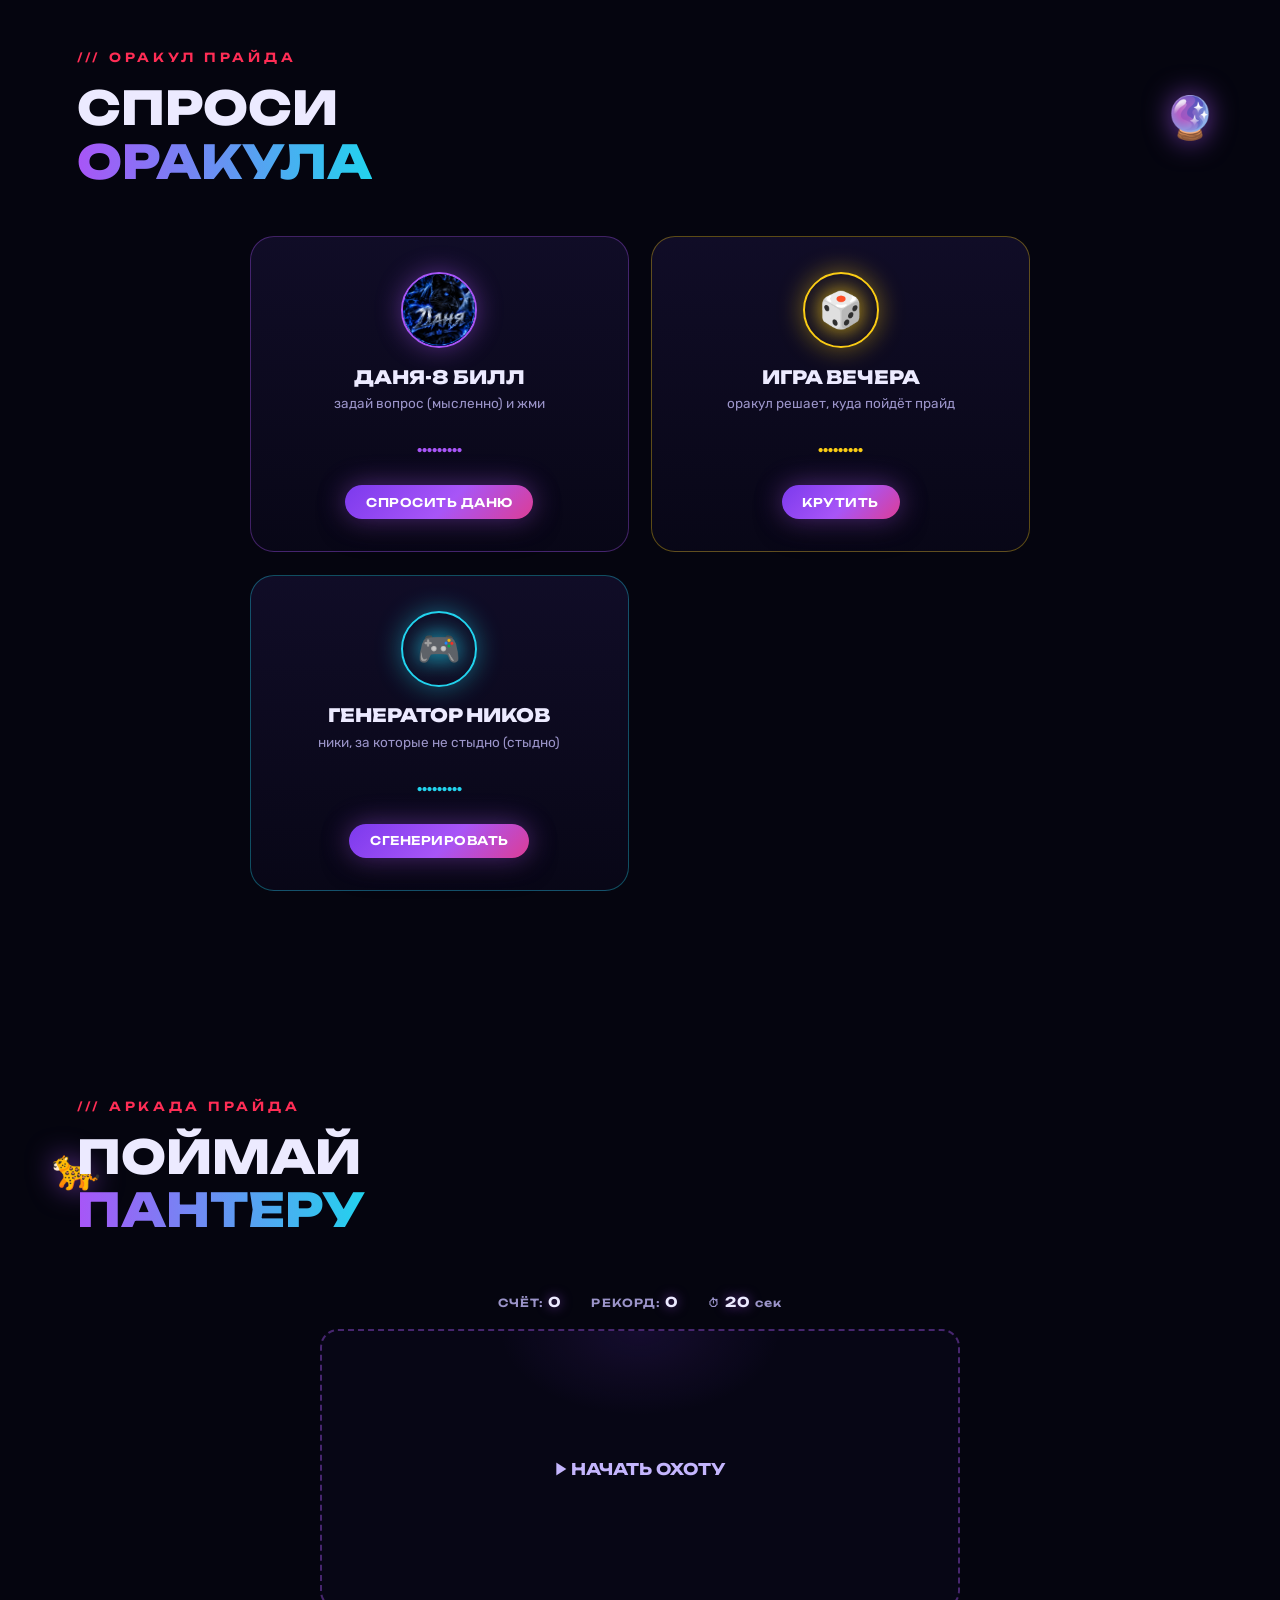
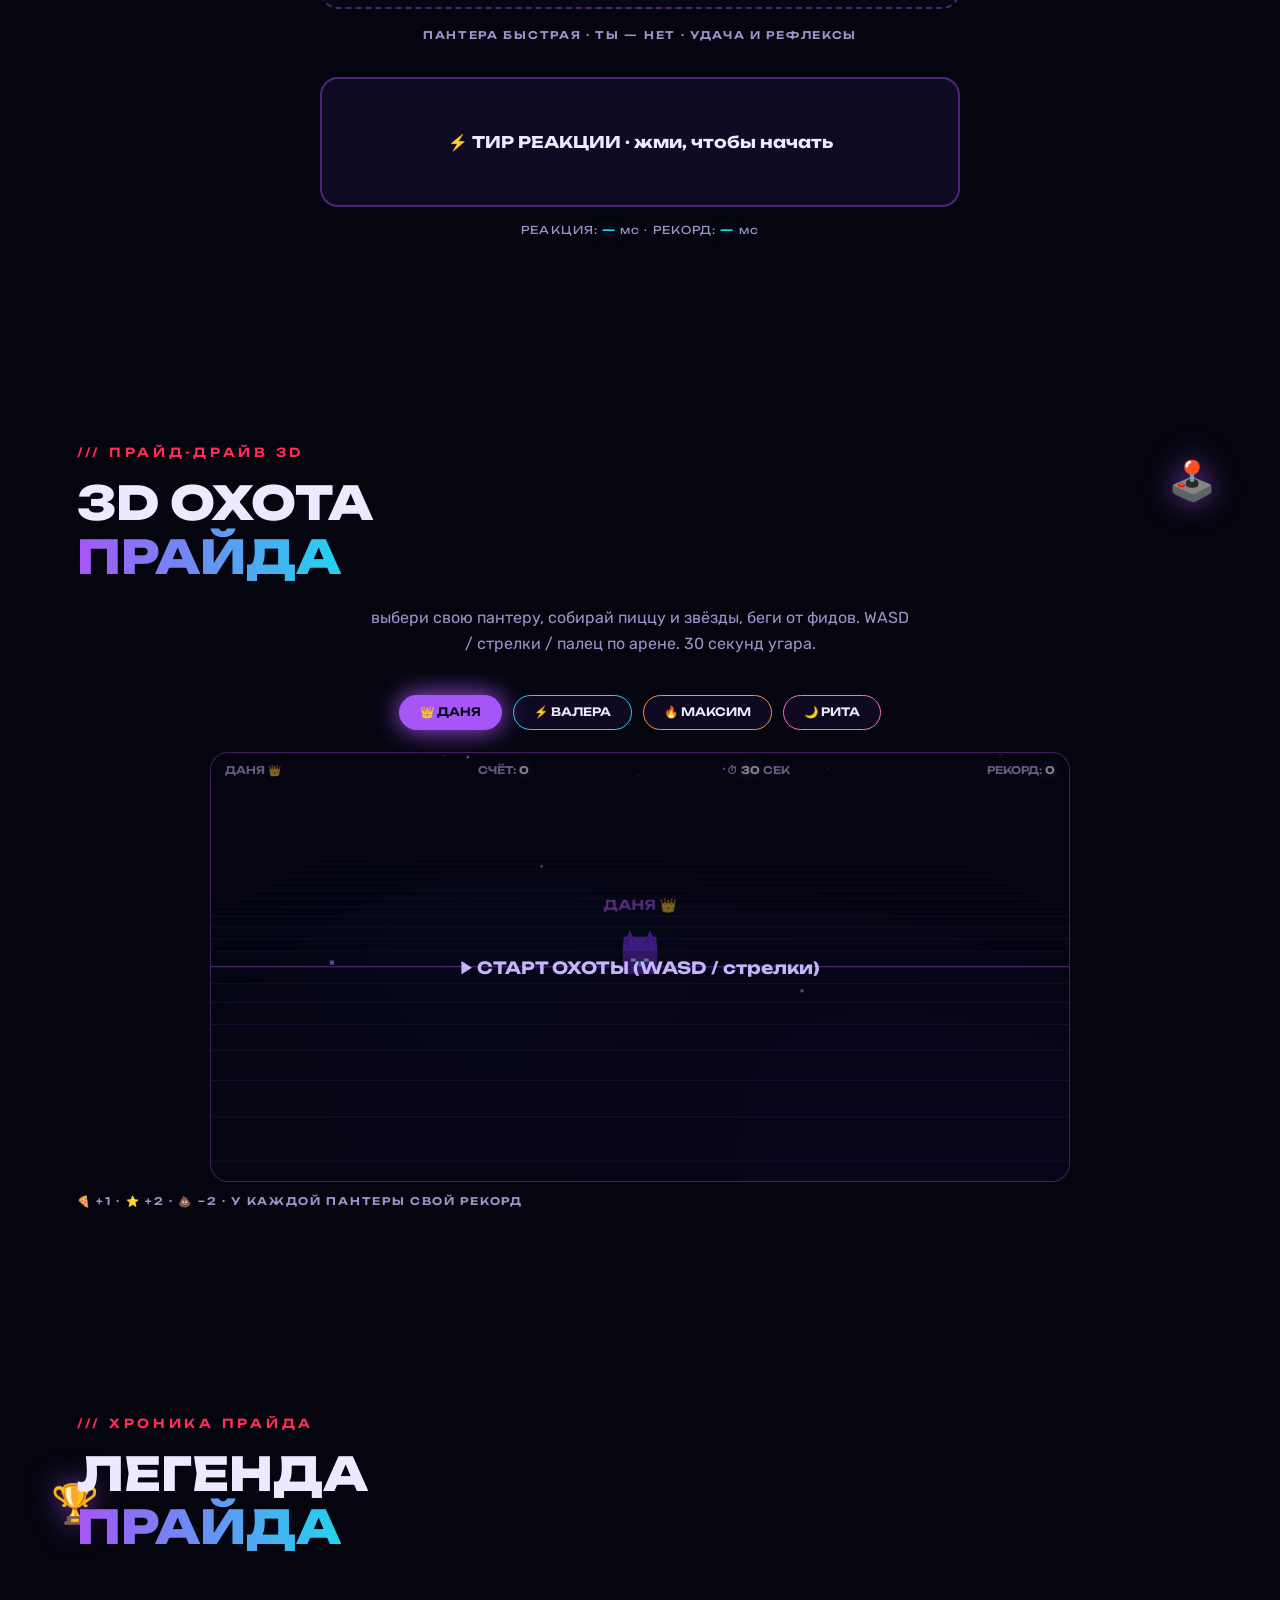
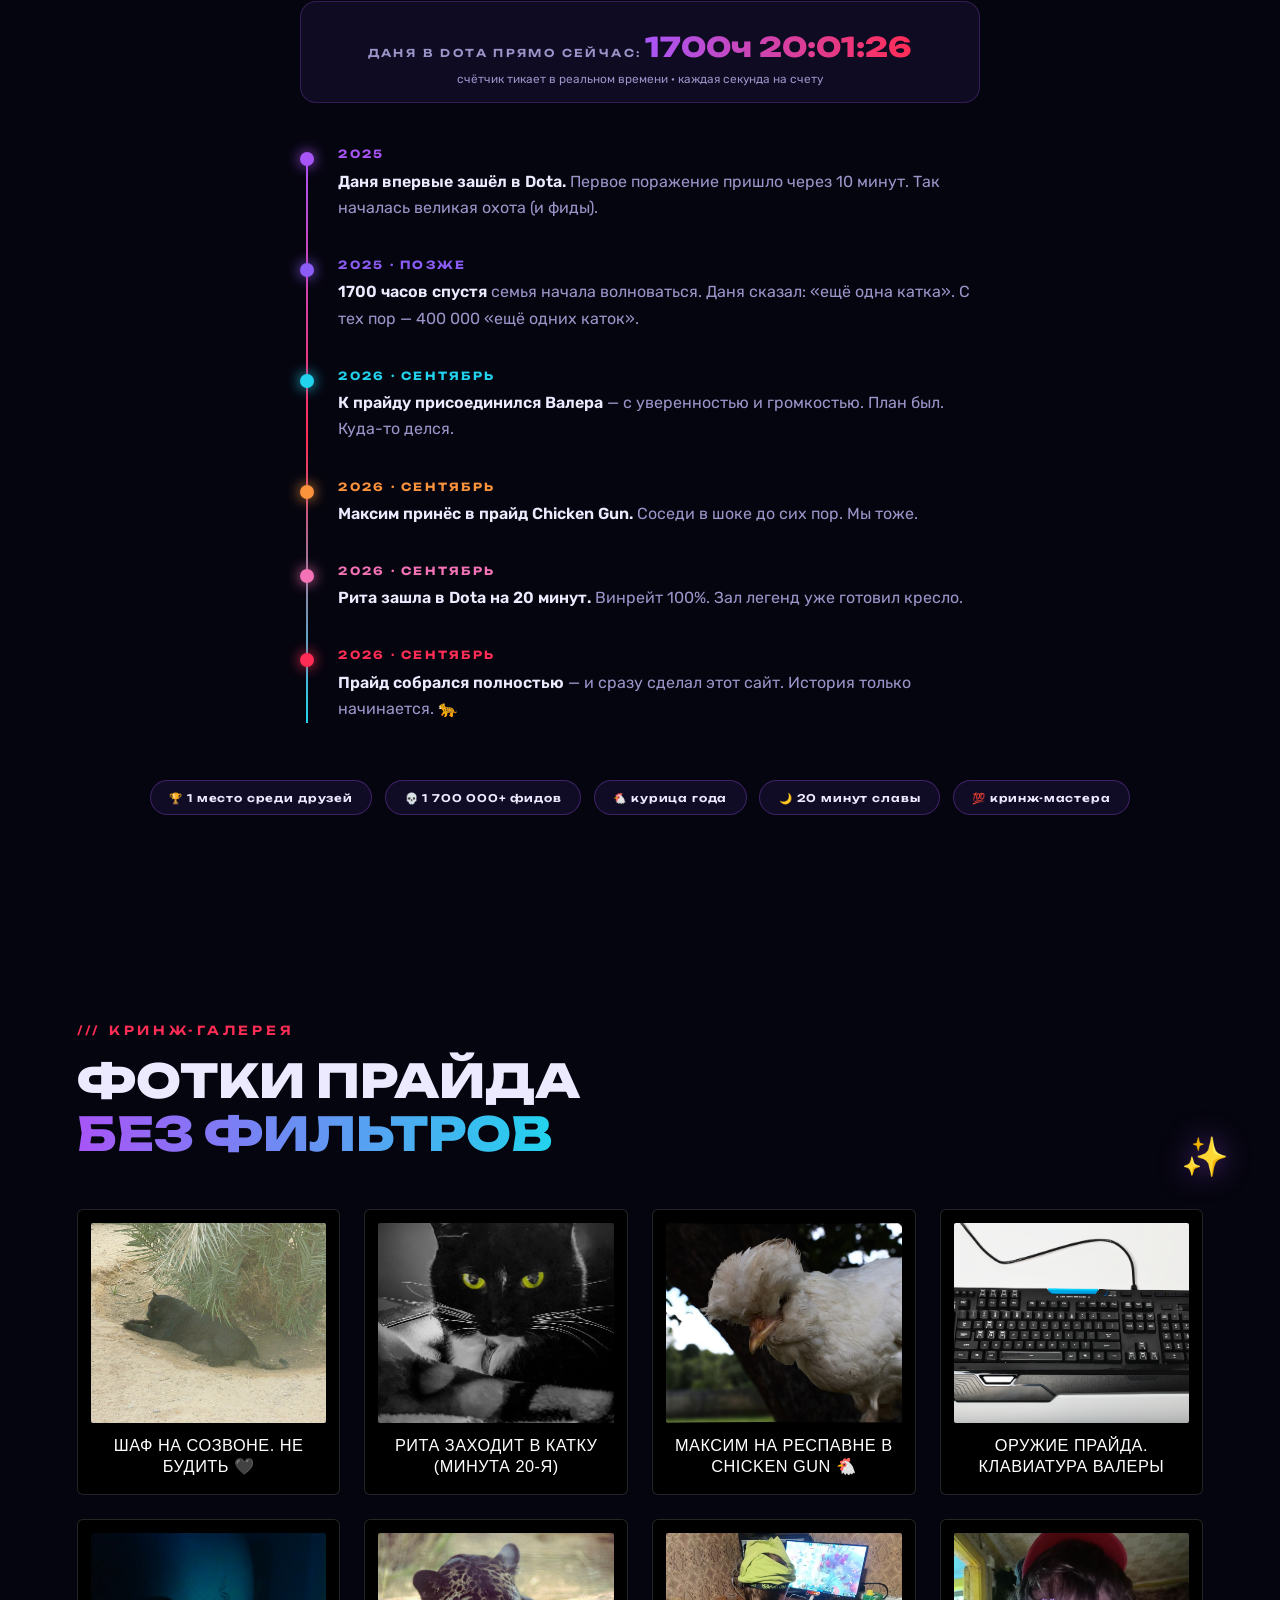
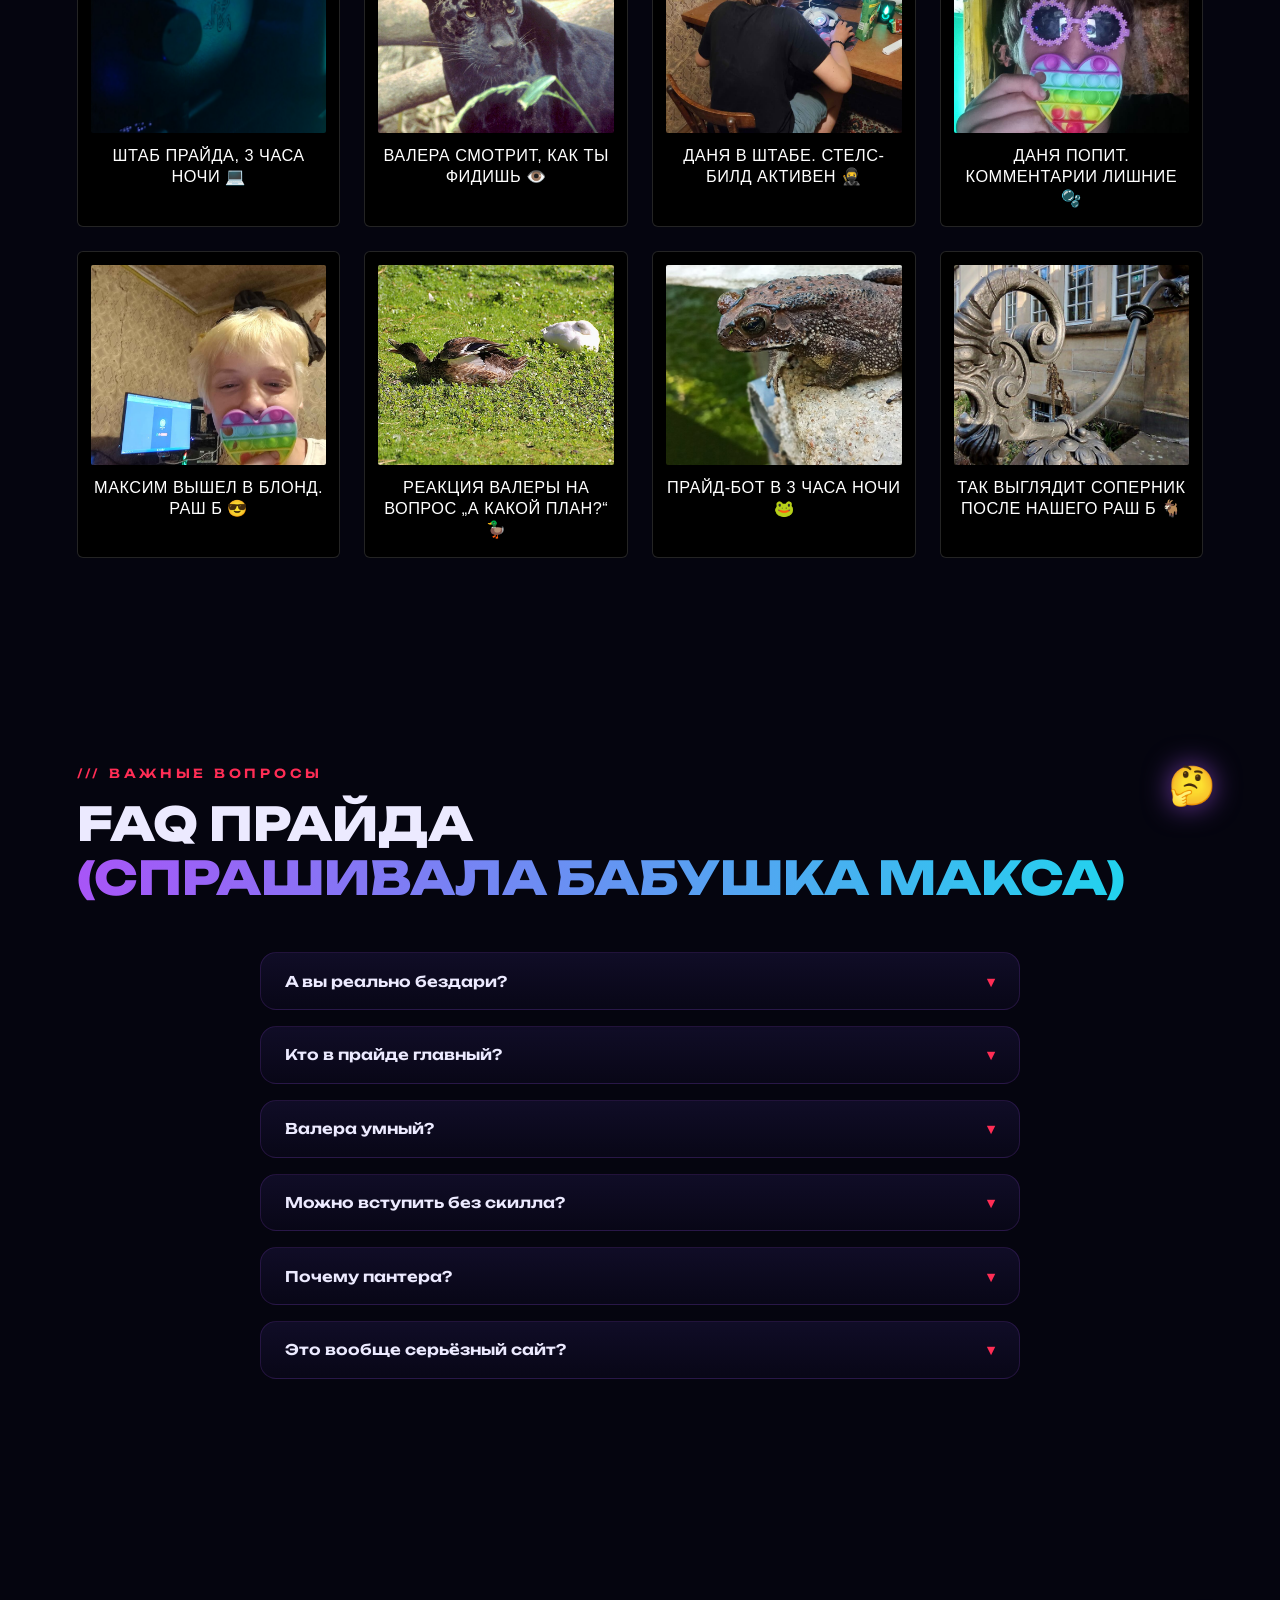
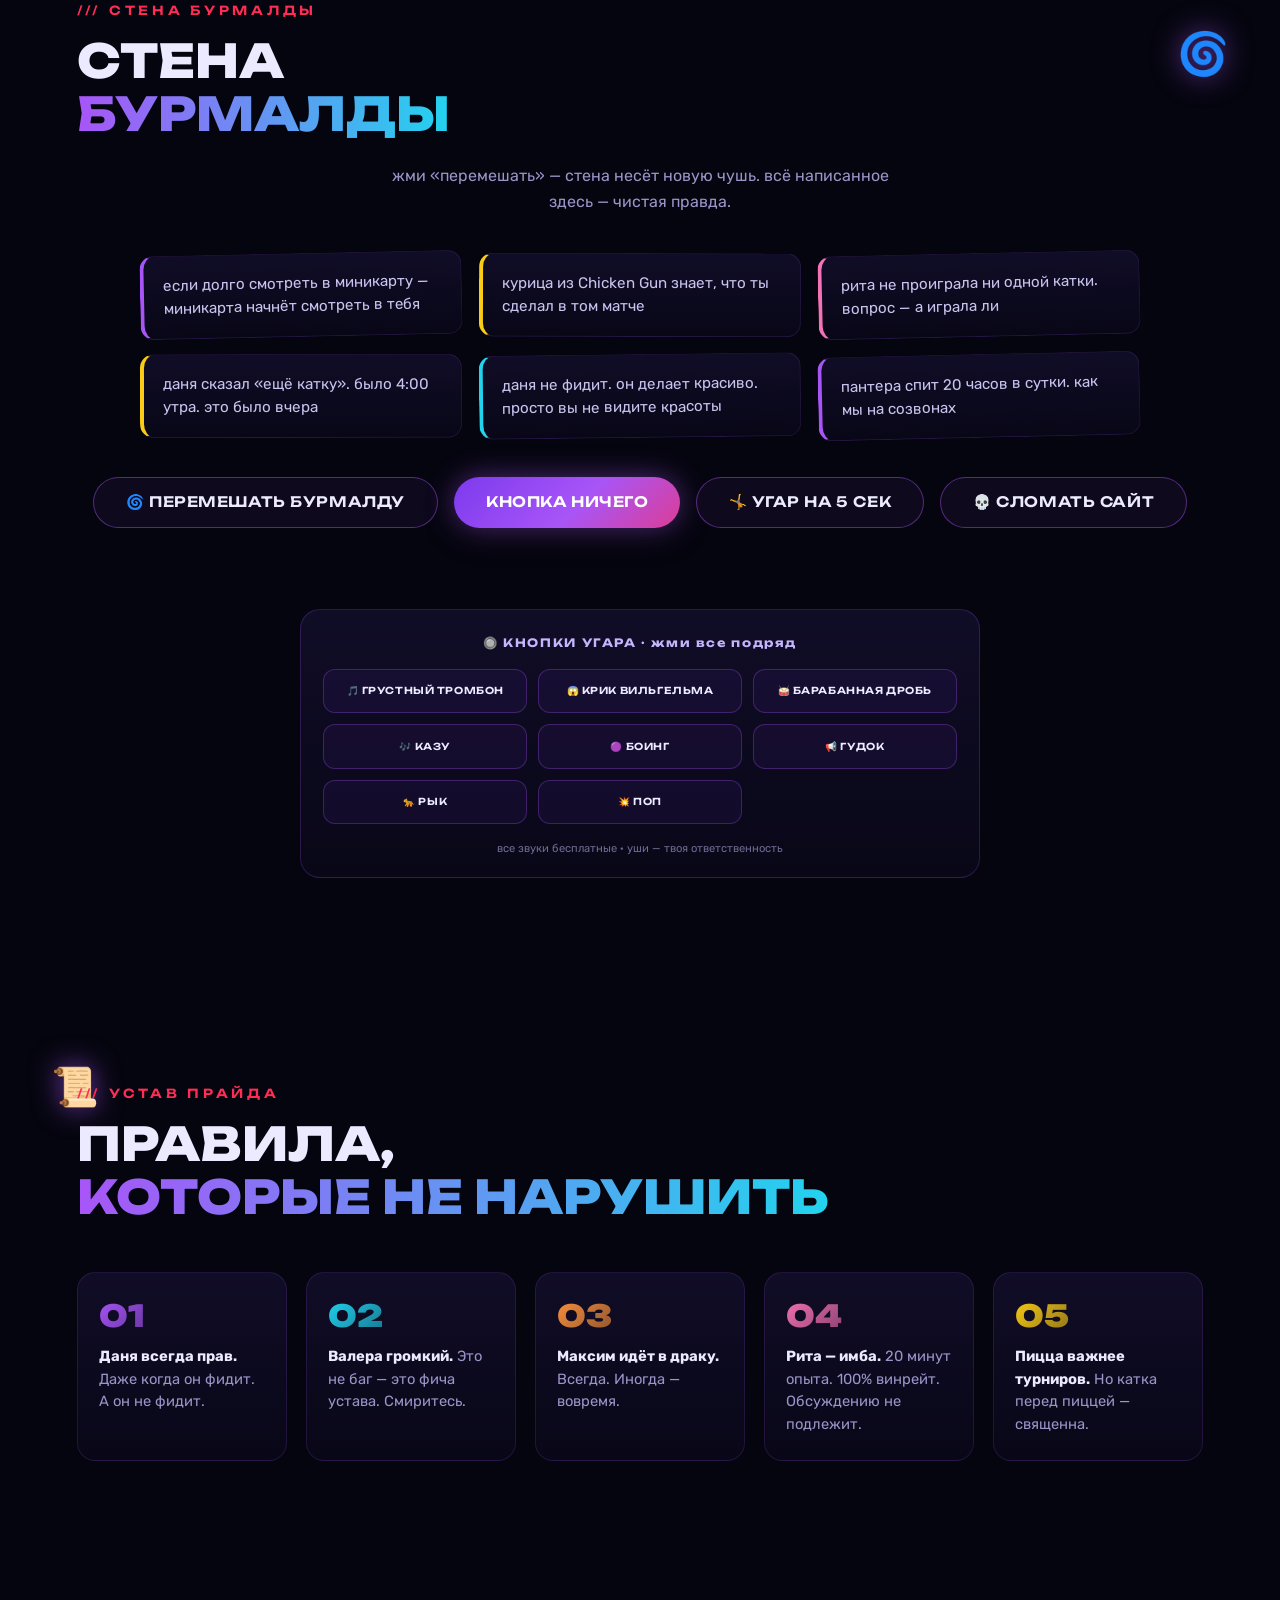
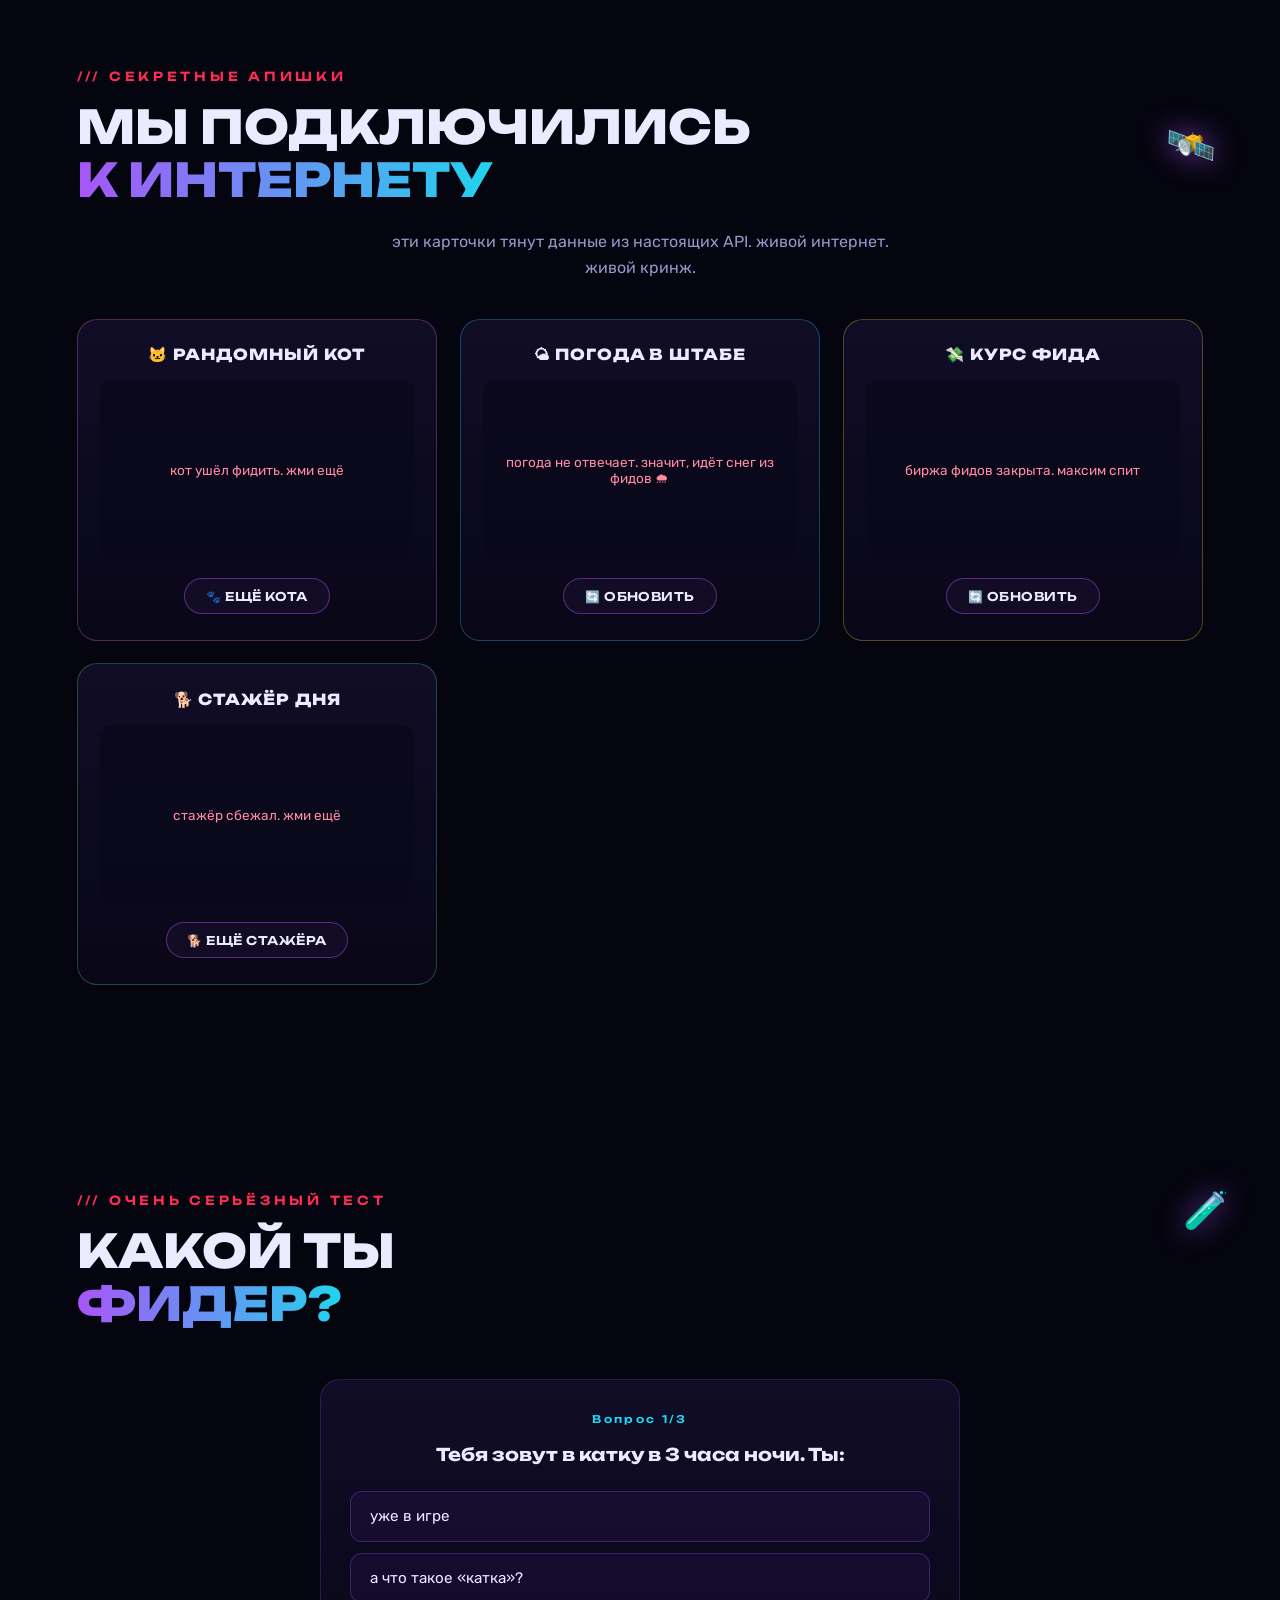
==== commit 330f45b6: "КНОПКИ УГАРА: trombone/wilhelm/drumroll/kazoo/boing + гимн на казу в радио + 20-я ачивка" ====
--- a/index.html
+++ b/index.html
@@ -36,7 +36,7 @@
     <a class="nav-page" href="#games">Игры</a>
     <a class="nav-page" href="#memes">Мемы</a>
     <a class="nav-page" href="#chat">Чат</a>
-    <span class="ach-badge" id="achBadge">🏅 0/19</span>
+    <span class="ach-badge" id="achBadge">🏅 0/20</span>
     <a class="nav-page" href="#discord">Discord</a>
     <button class="btn-cringe" id="cringeBtn" aria-pressed="false">🌈 КРИНЖ-РЕЖИМ</button>
     <a class="btn btn-primary btn-small" href="https://discord.gg/ranMNxS6A" target="_blank" rel="noopener">Вступить</a>
@@ -747,6 +747,21 @@
       <button class="btn btn-ghost" id="breakBtn">💀 СЛОМАТЬ САЙТ</button>
     </div>
     <div class="nothing-note" id="nothingNote"></div>
+
+    <div class="sfx-panel reveal" style="--d:.2s">
+      <div class="sfx-head">🔘 КНОПКИ УГАРА · жми все подряд</div>
+      <div class="sfx-grid">
+        <button class="sfx-btn" data-s="trombone">🎵 ГРУСТНЫЙ ТРОМБОН</button>
+        <button class="sfx-btn" data-s="wilhelm">😱 КРИК ВИЛЬГЕЛЬМА</button>
+        <button class="sfx-btn" data-s="drumroll">🥁 БАРАБАННАЯ ДРОБЬ</button>
+        <button class="sfx-btn" data-s="kazoo">🎶 КАЗУ</button>
+        <button class="sfx-btn" data-s="boing">🟣 БОИНГ</button>
+        <button class="sfx-btn" data-s="horn">📢 ГУДОК</button>
+        <button class="sfx-btn" data-s="roar">🐆 РЫК</button>
+        <button class="sfx-btn" data-s="pop">💥 ПОП</button>
+      </div>
+      <div class="sfx-note">все звуки бесплатные · уши — твоя ответственность</div>
+    </div>
   </div>
 </section>
 
--- a/css/style.css
+++ b/css/style.css
@@ -1137,3 +1137,31 @@
 
 /* ---------- таймер в футере ---------- */
 .site-time{margin-top:.9rem;font-family:'Unbounded',sans-serif;font-size:.72rem;color:#67e8f9;letter-spacing:.06em}
+
+/* ---------- кнопки угара ---------- */
+.sfx-panel{
+  max-width:680px;margin:2.4rem auto 0;text-align:center;
+  background:linear-gradient(180deg, rgba(21,16,48,.72), rgba(10,8,26,.72));
+  border:1px solid rgba(168,85,247,.22);border-radius:20px;padding:1.6rem 1.4rem 1.4rem;
+}
+.sfx-head{
+  font-family:'Unbounded',sans-serif;font-size:.72rem;font-weight:700;
+  letter-spacing:.14em;color:#c4b5fd;margin-bottom:1.2rem;
+}
+.sfx-grid{
+  display:grid;grid-template-columns:repeat(auto-fit,minmax(150px,1fr));gap:.7rem;
+}
+.sfx-btn{
+  padding:.9rem .6rem;border-radius:12px;cursor:pointer;
+  border:1px solid rgba(168,85,247,.3);background:rgba(124,58,237,.08);
+  color:var(--text);font-family:'Unbounded',sans-serif;font-size:.6rem;font-weight:600;
+  letter-spacing:.06em;line-height:1.4;
+  transition:transform .15s, box-shadow .25s, background .25s, border-color .25s;
+}
+.sfx-btn:hover{background:rgba(124,58,237,.2);border-color:var(--purple);box-shadow:0 0 20px rgba(168,85,247,.35);transform:translateY(-2px)}
+.sfx-btn:active{transform:scale(.93)}
+.sfx-btn.pressed{animation:sfxPress .3s ease}
+@keyframes sfxPress{
+  0%{transform:scale(1)}50%{transform:scale(1.12) rotate(-2deg)}100%{transform:scale(1)}
+}
+.sfx-note{margin-top:1.1rem;font-size:.7rem;color:var(--muted);opacity:.7}
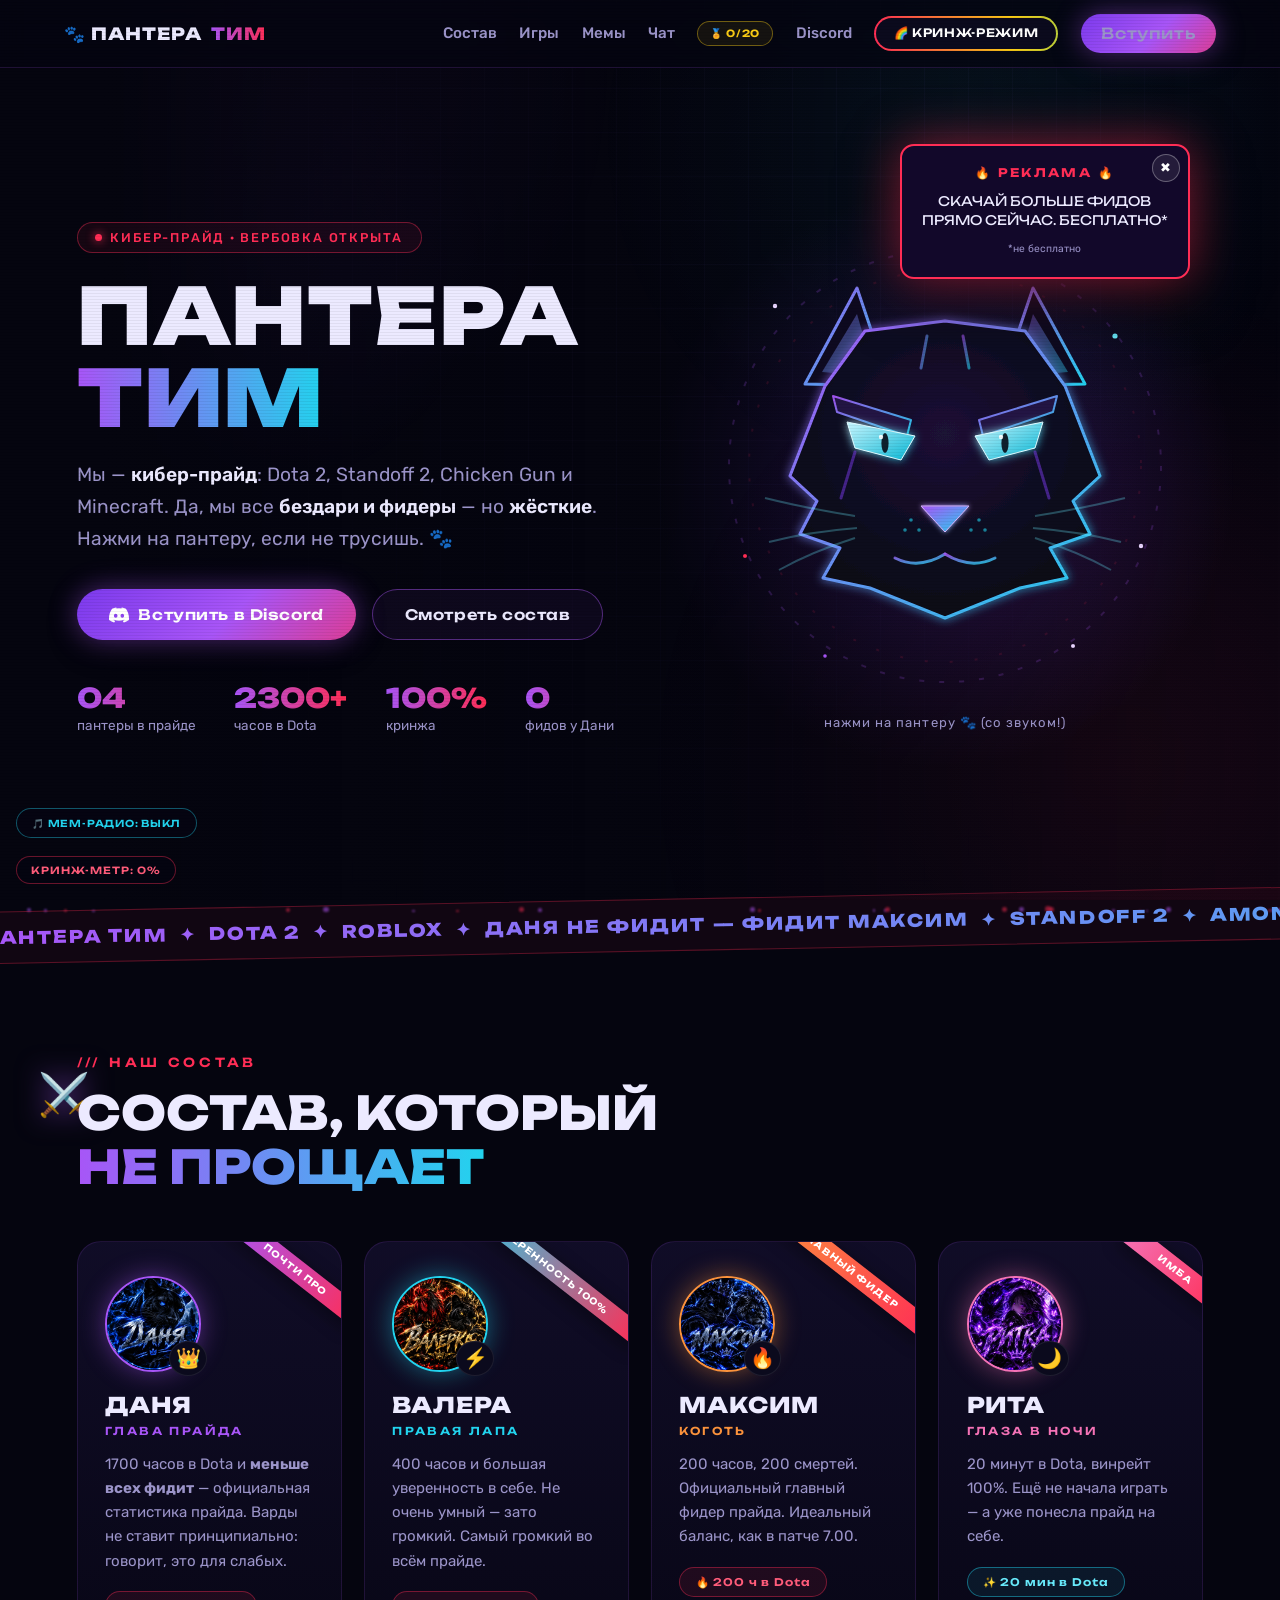
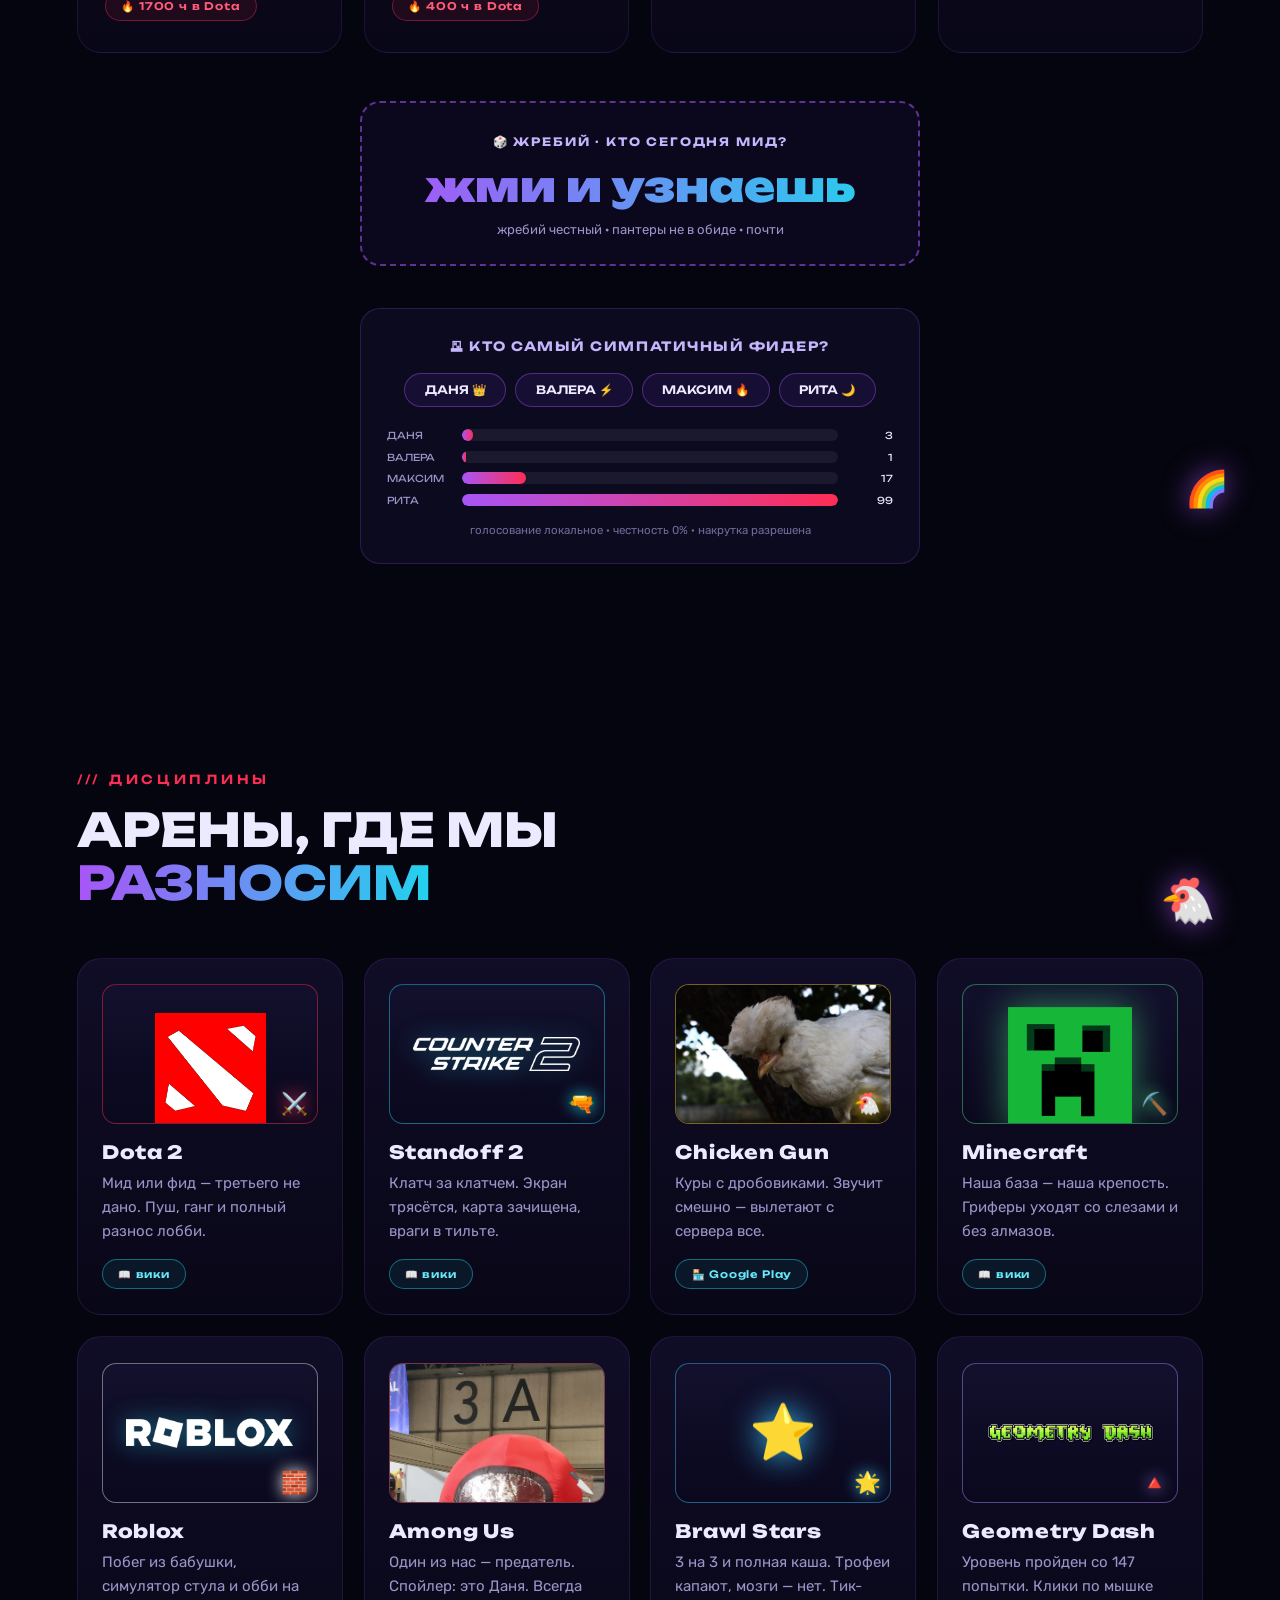
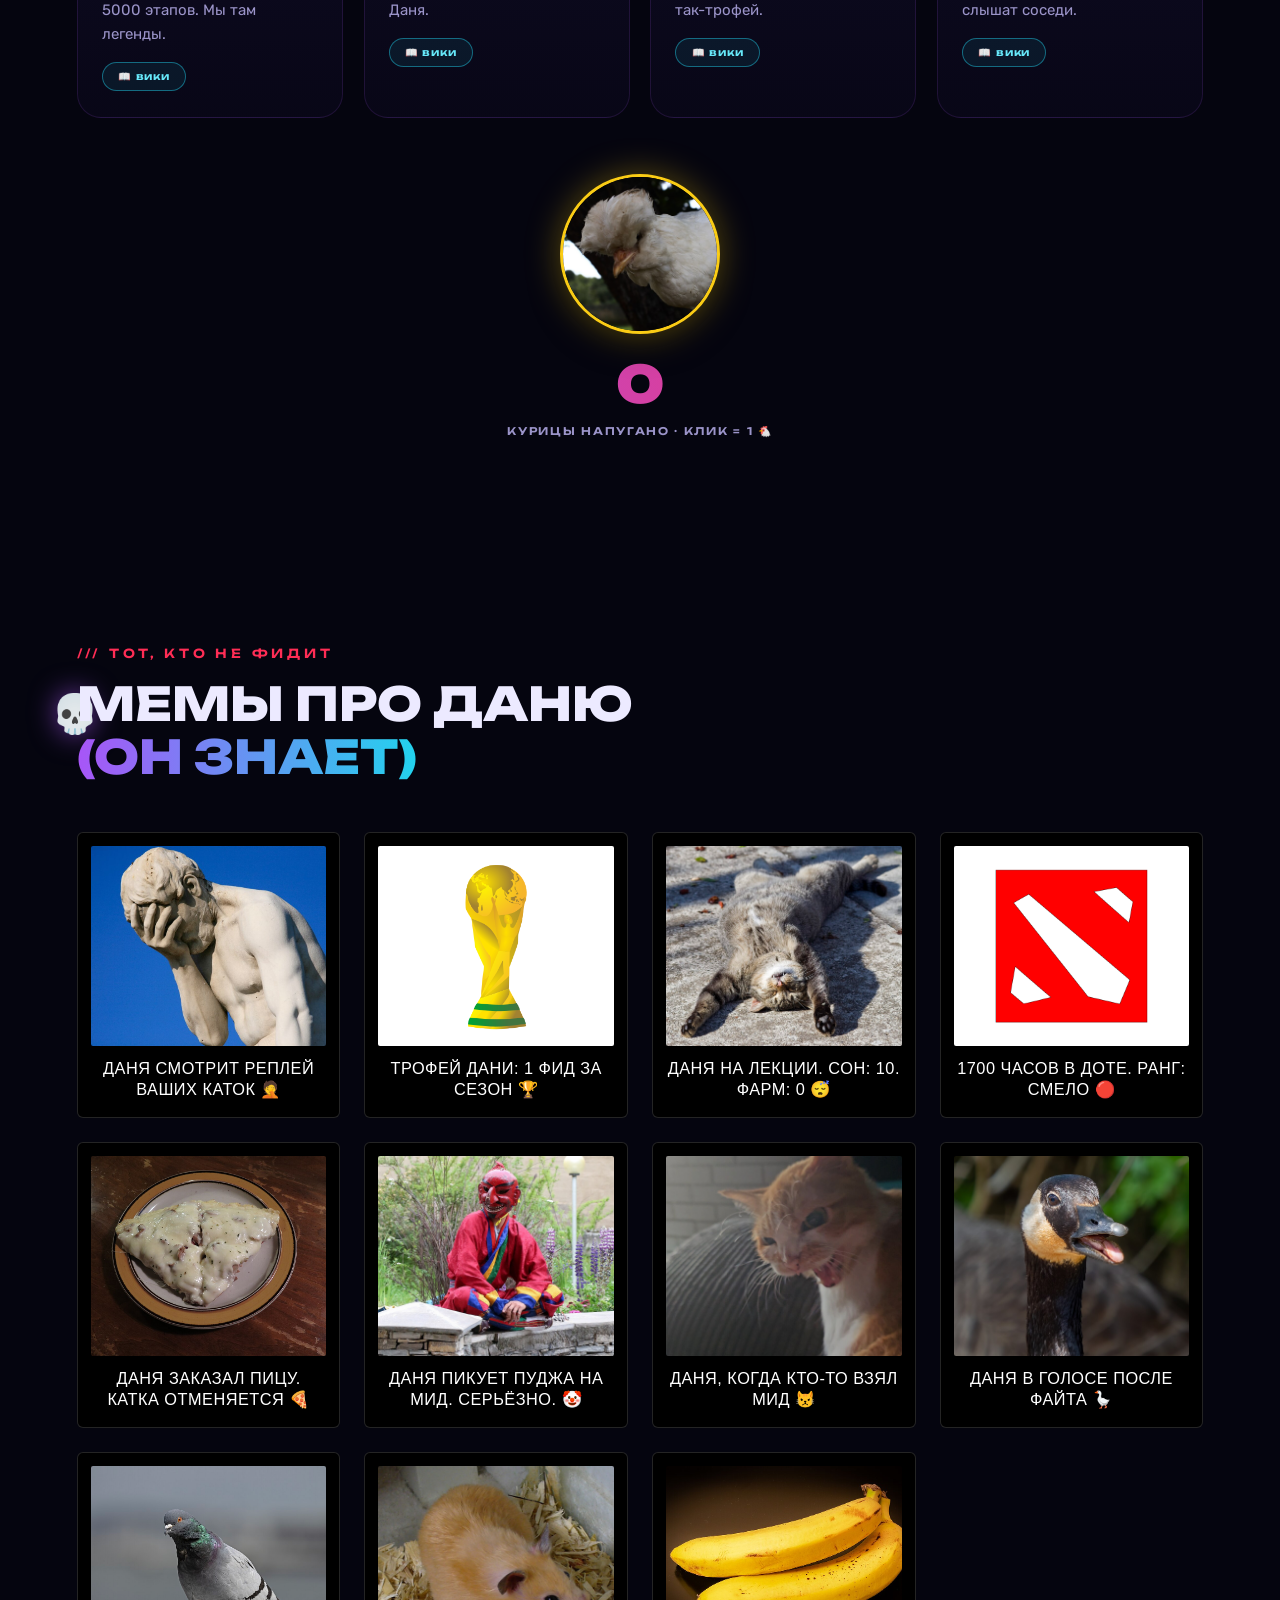
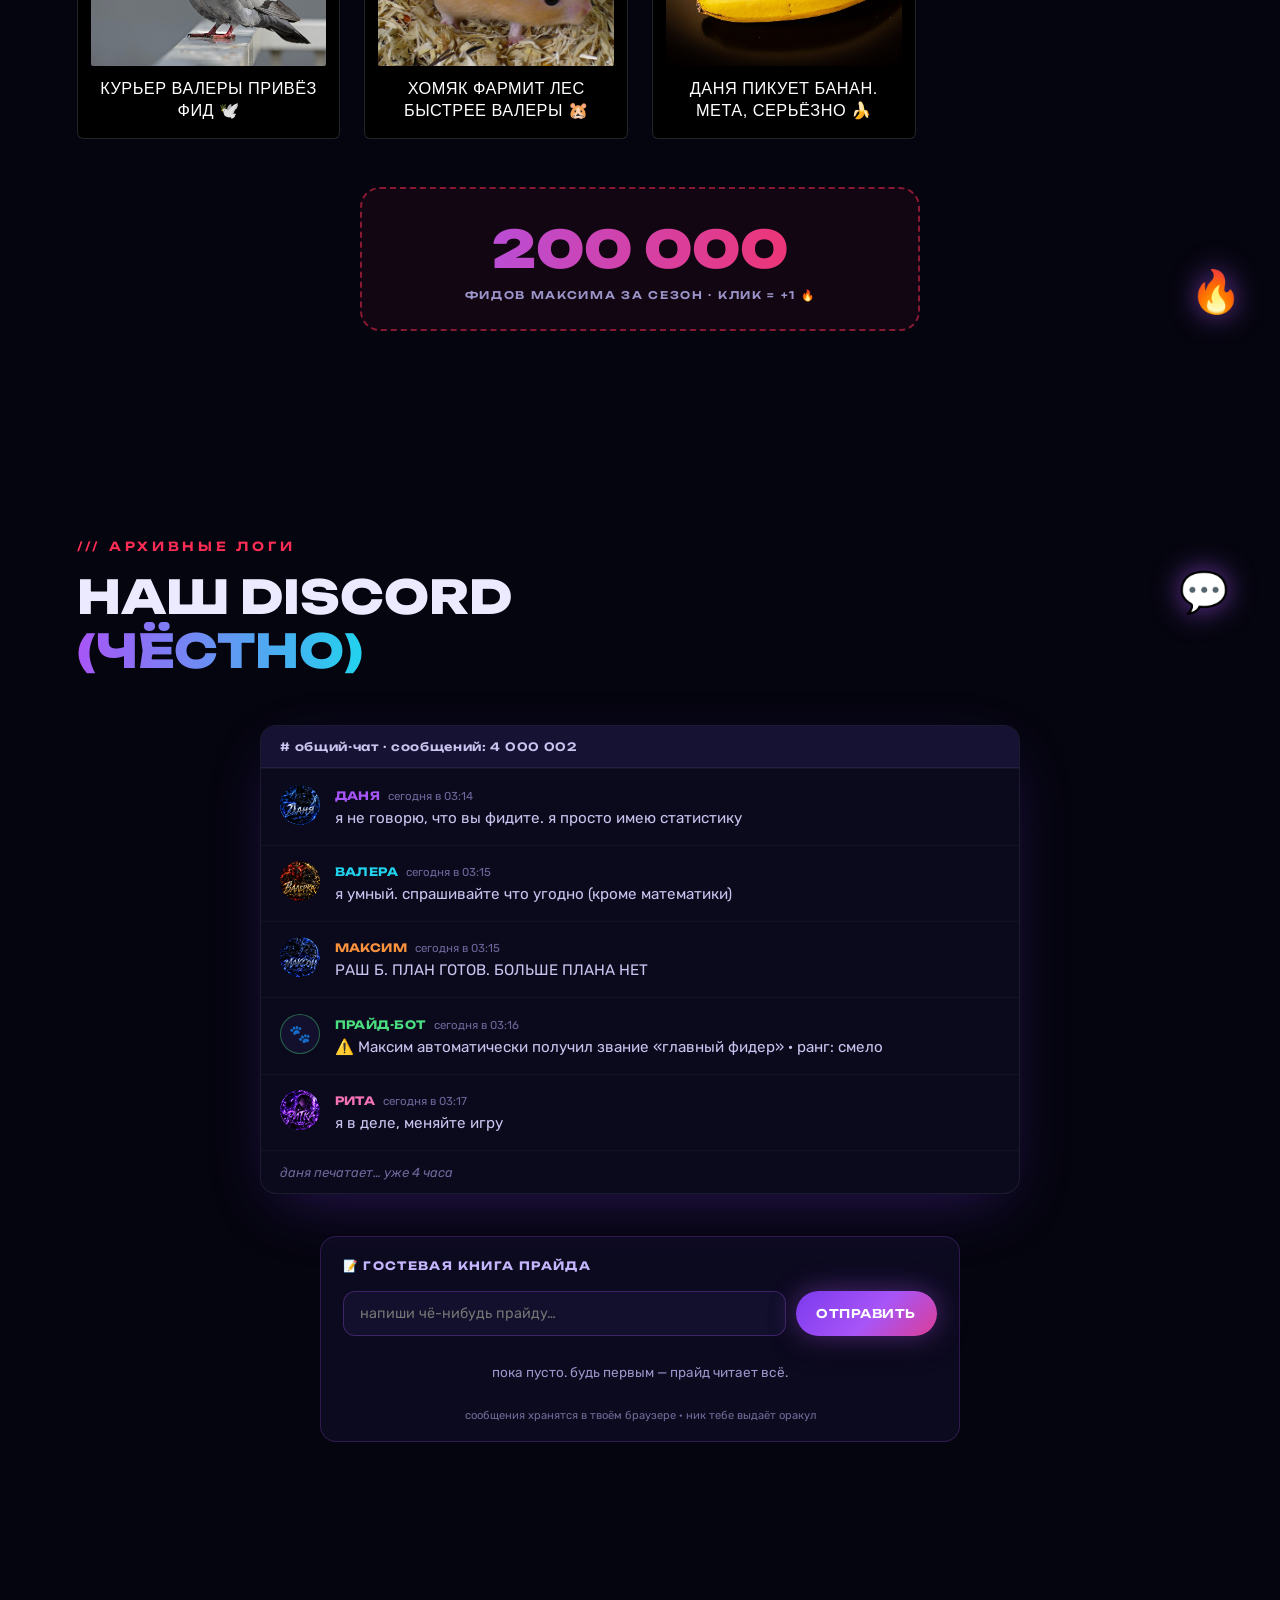
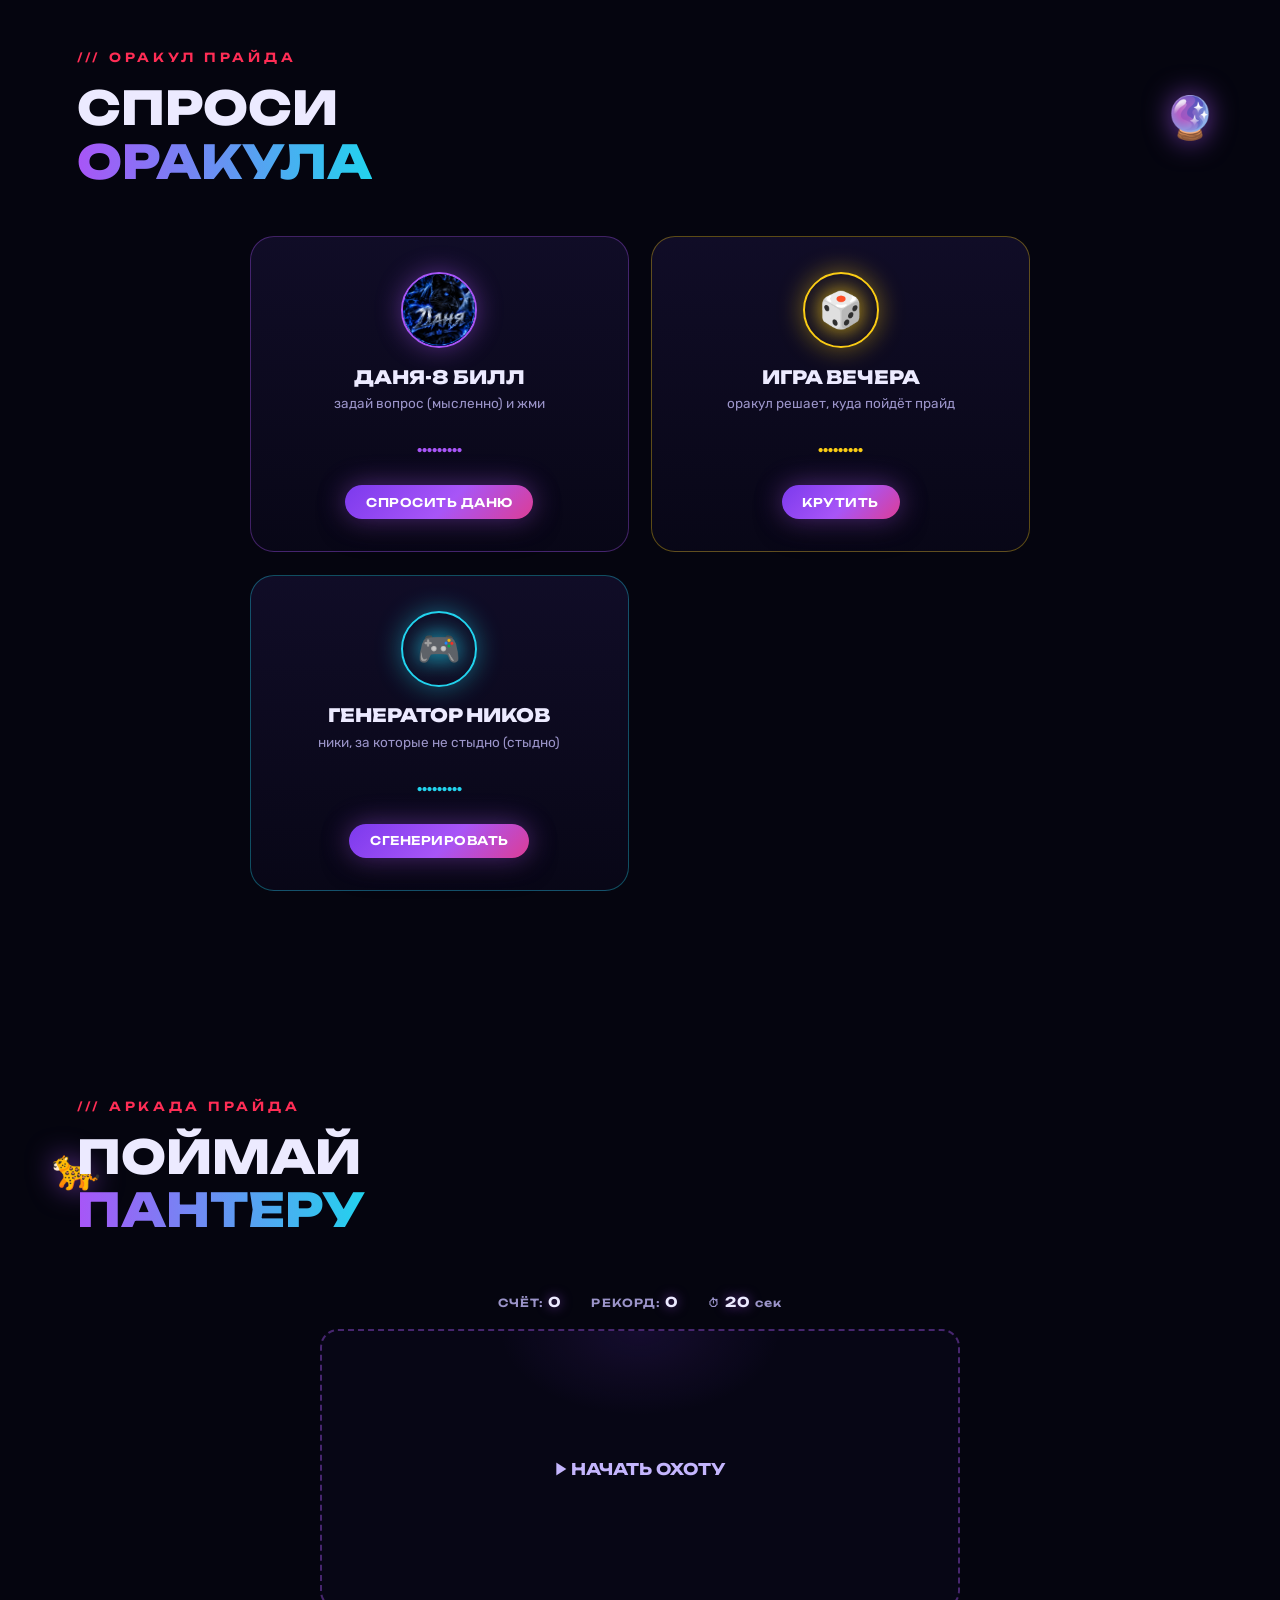
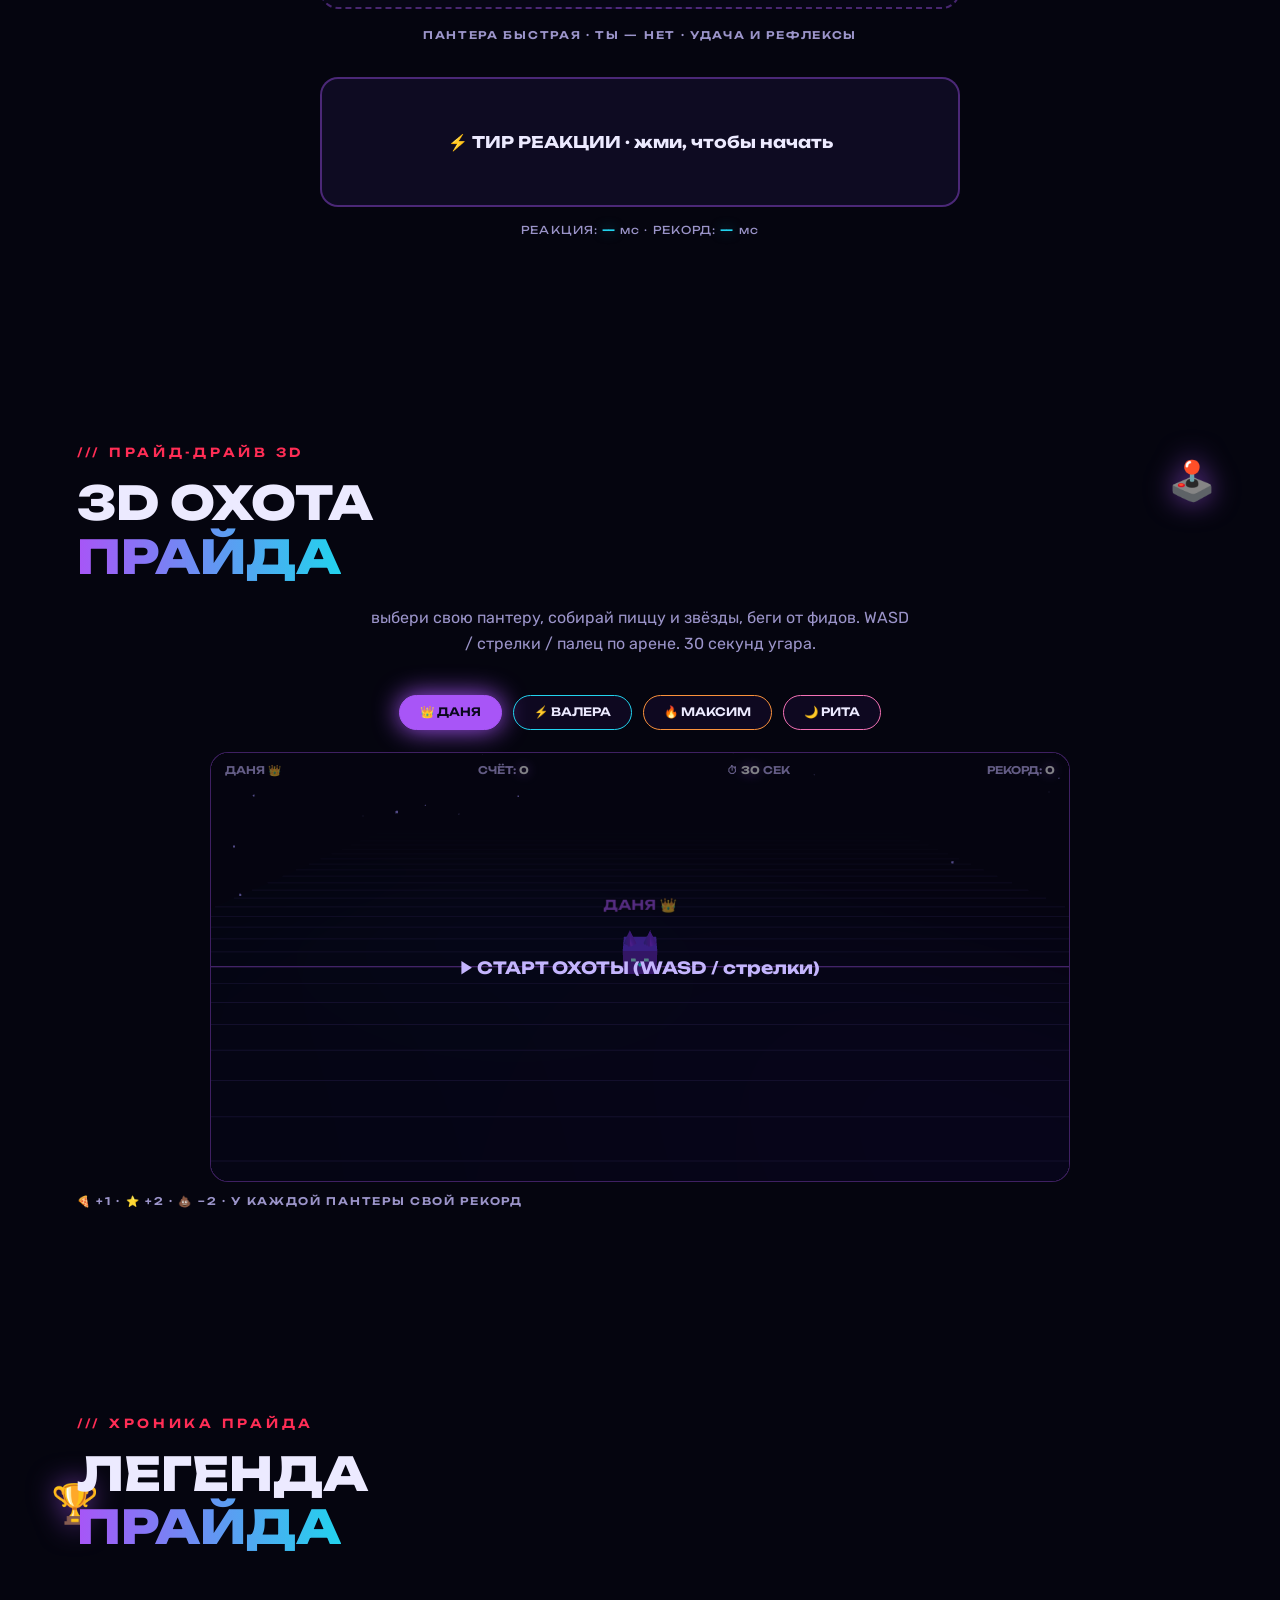
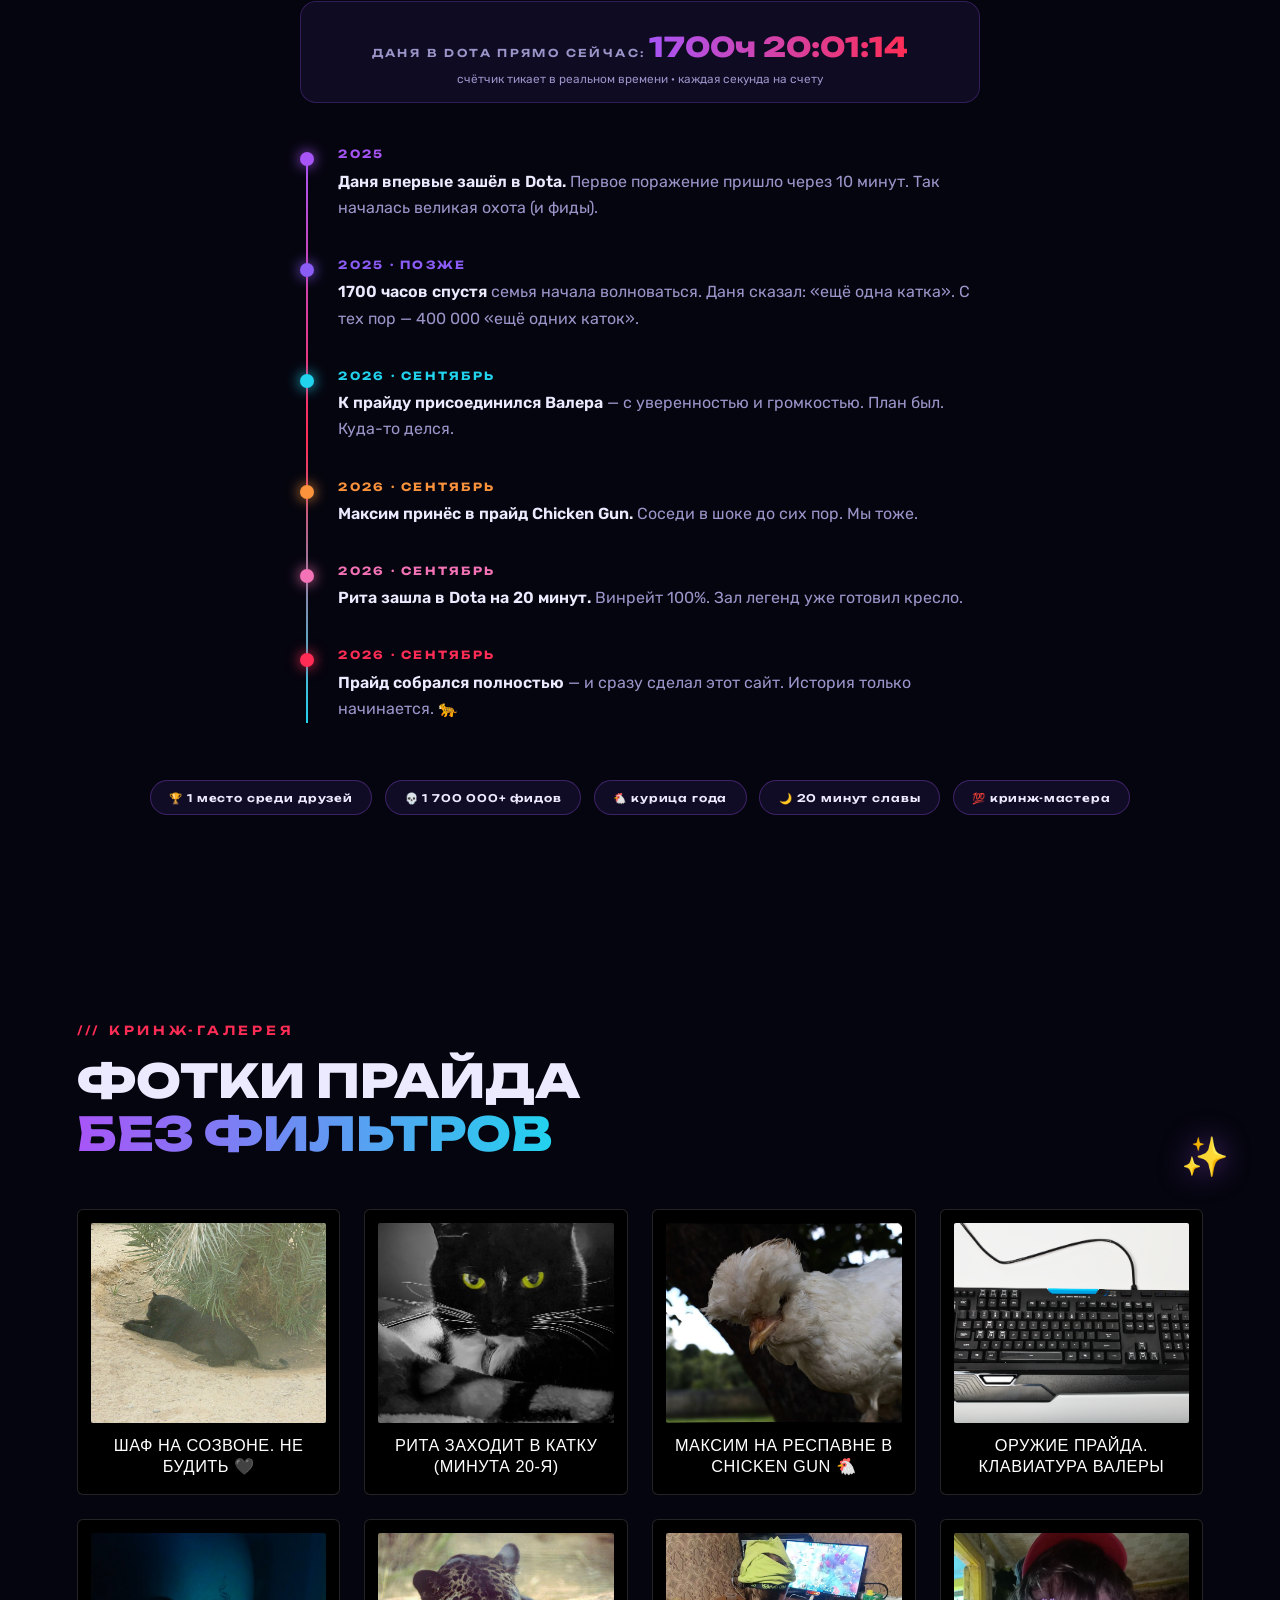
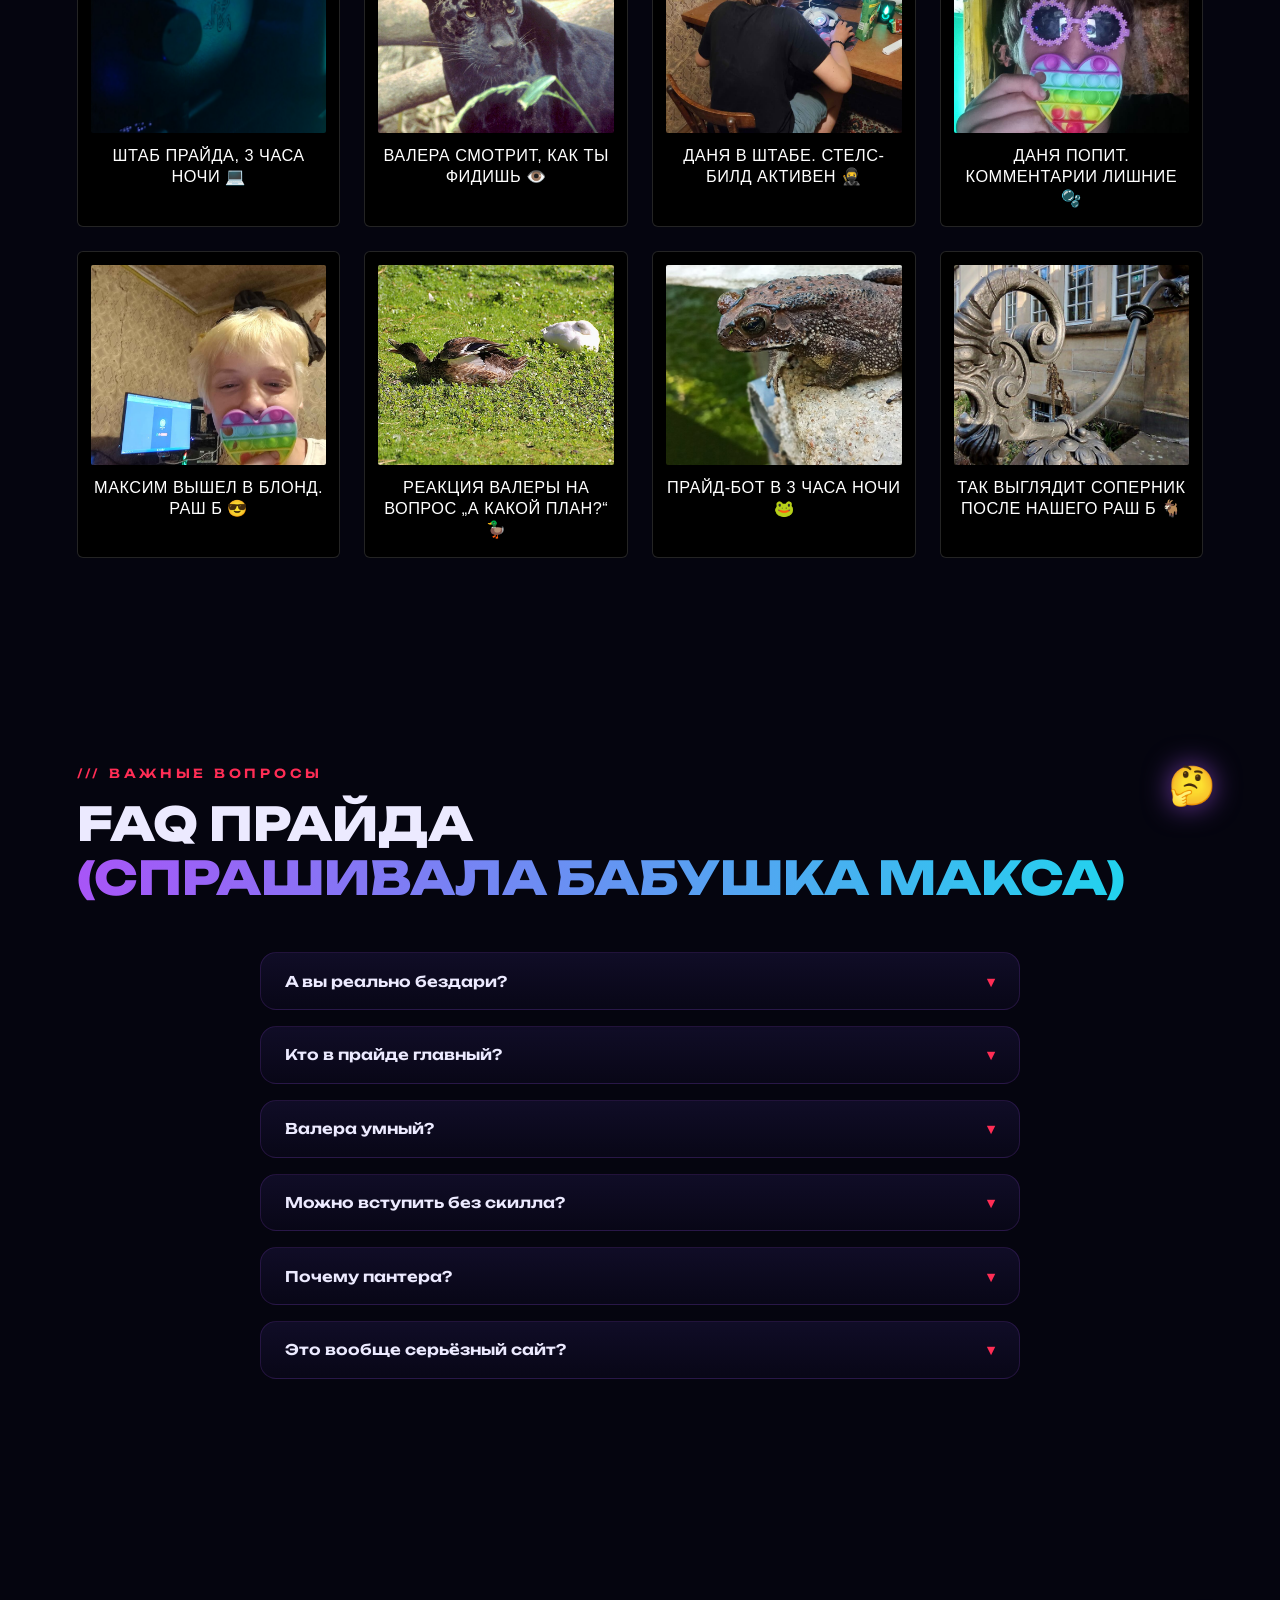
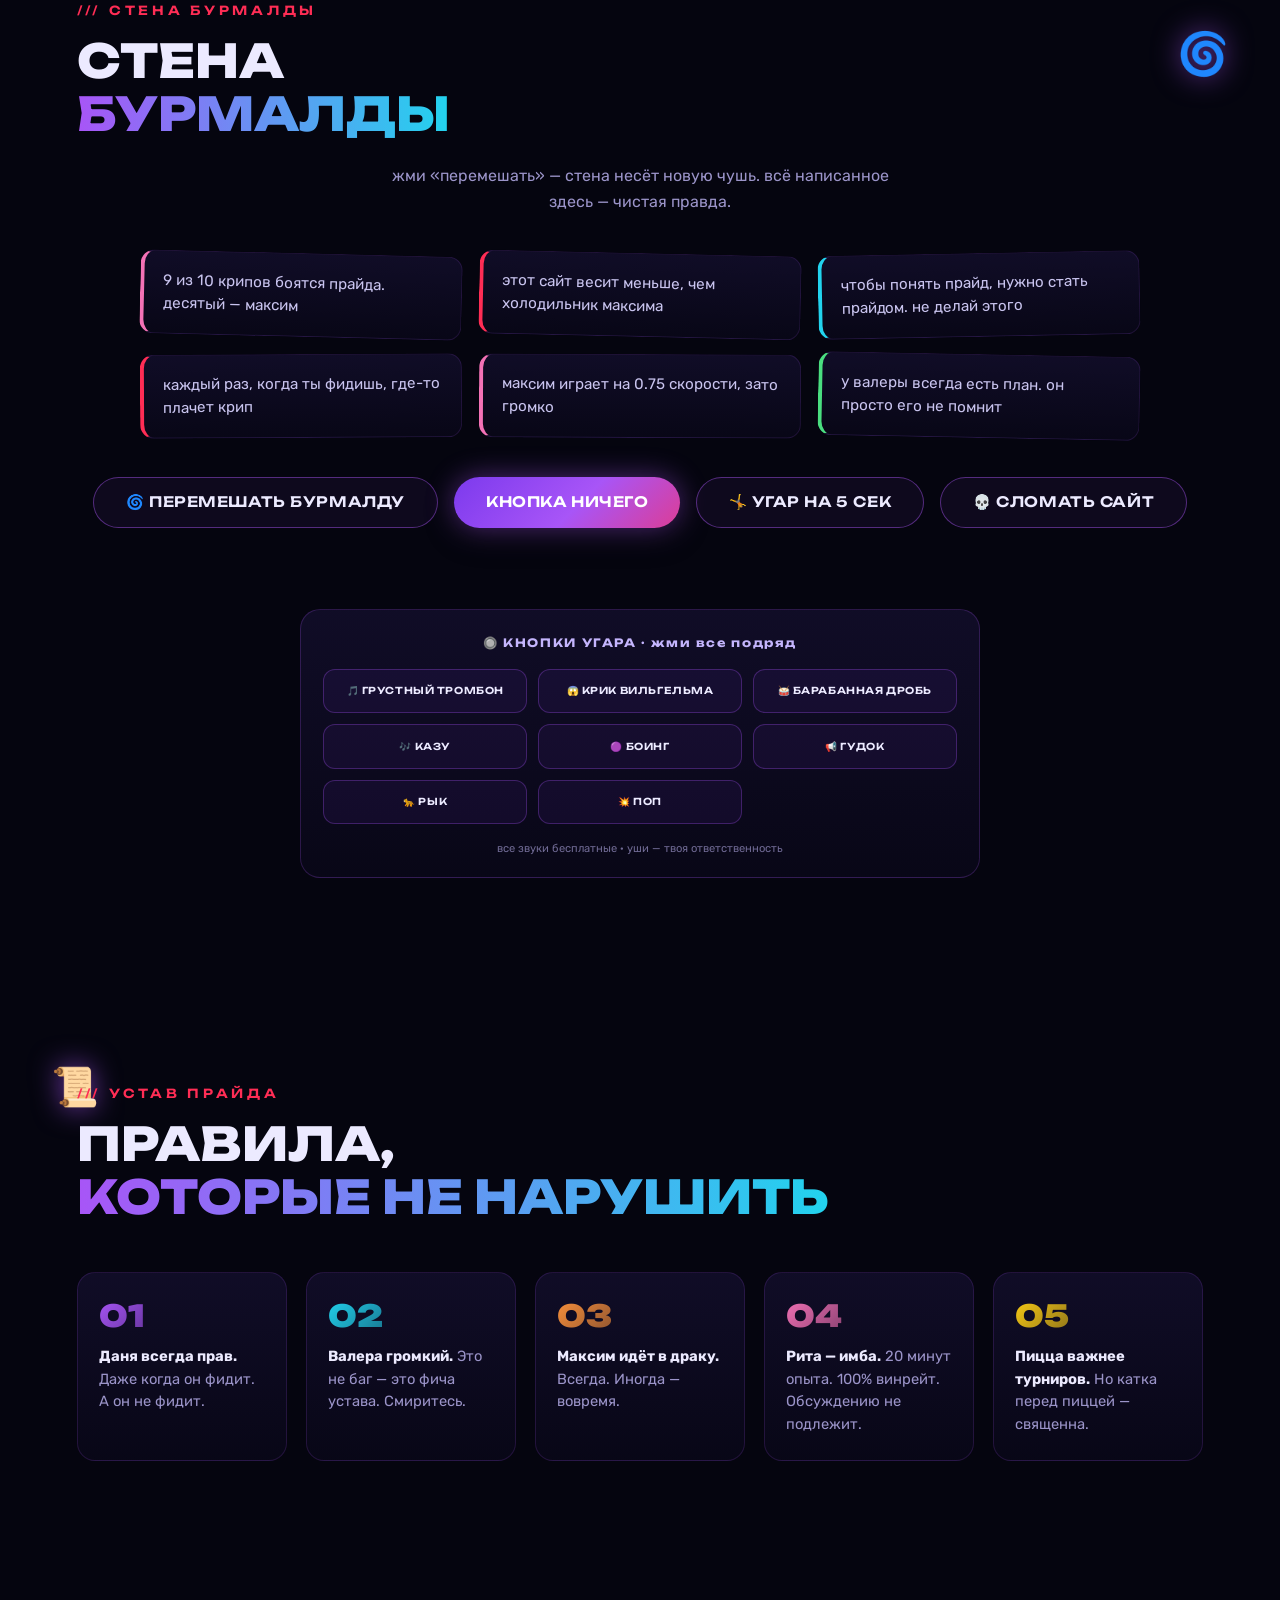
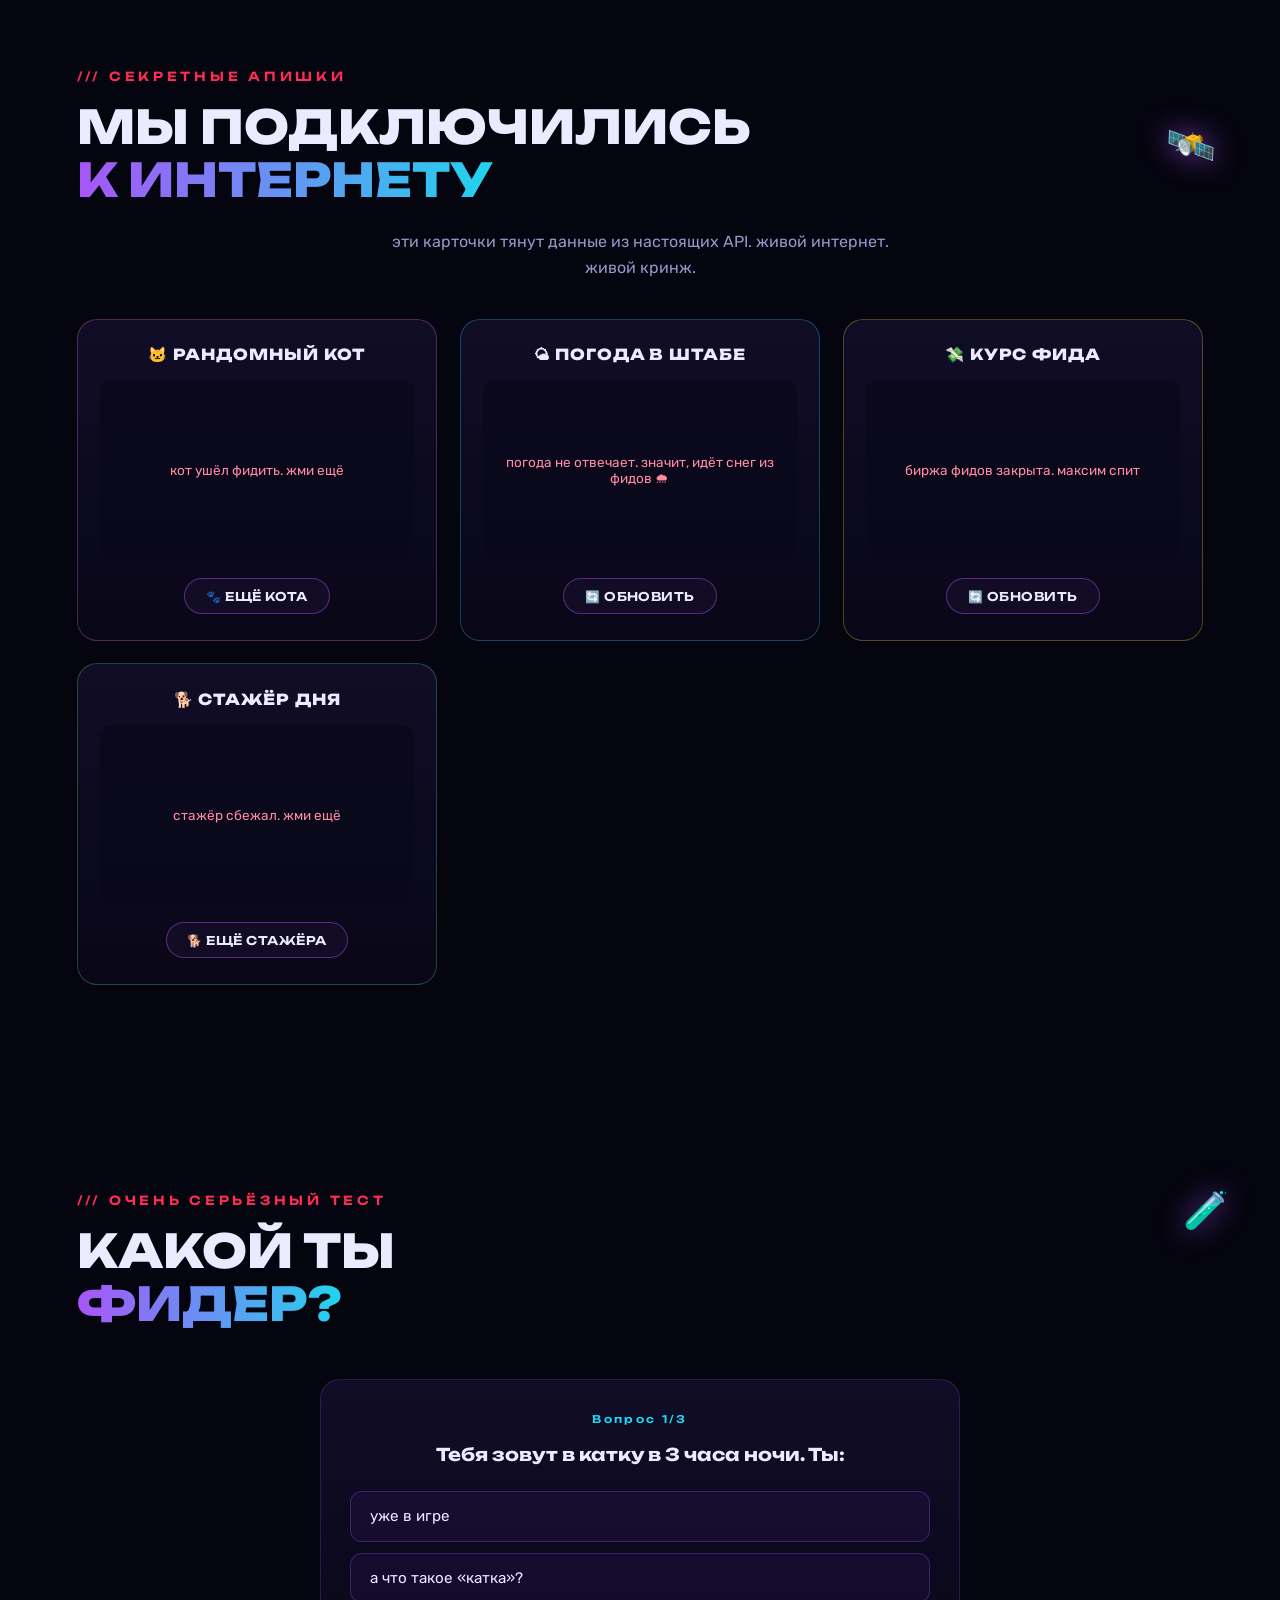
==== commit cc51adc9: "предзагрузка звуков кнопок" ====
--- a/index.html
+++ b/index.html
@@ -879,7 +879,7 @@
   <button class="fa-close" id="faClose">✖</button>
 </div>
 
-<script src="js/audio.js?v=6" defer></script>
+<script src="js/audio.js?v=8" defer></script>
 <script src="js/main.js?v=7" defer></script>
 </body>
 </html>
